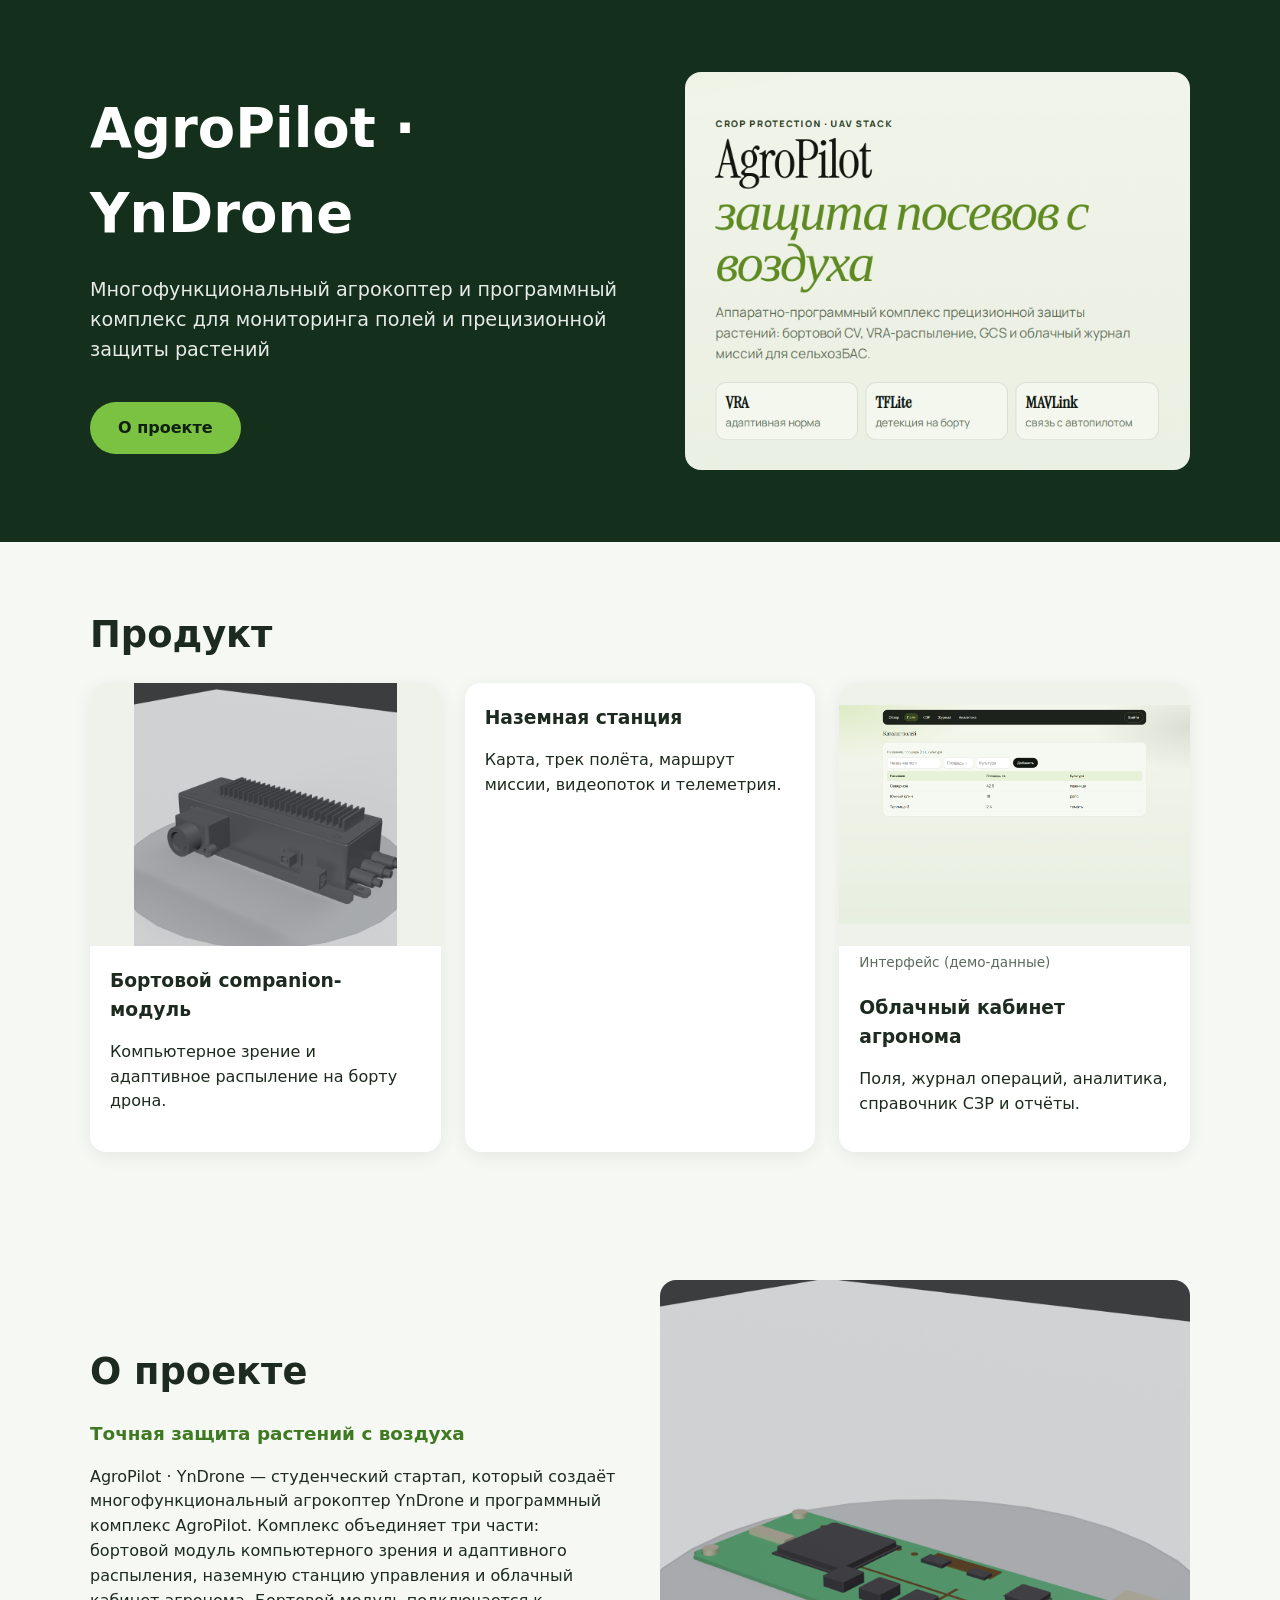
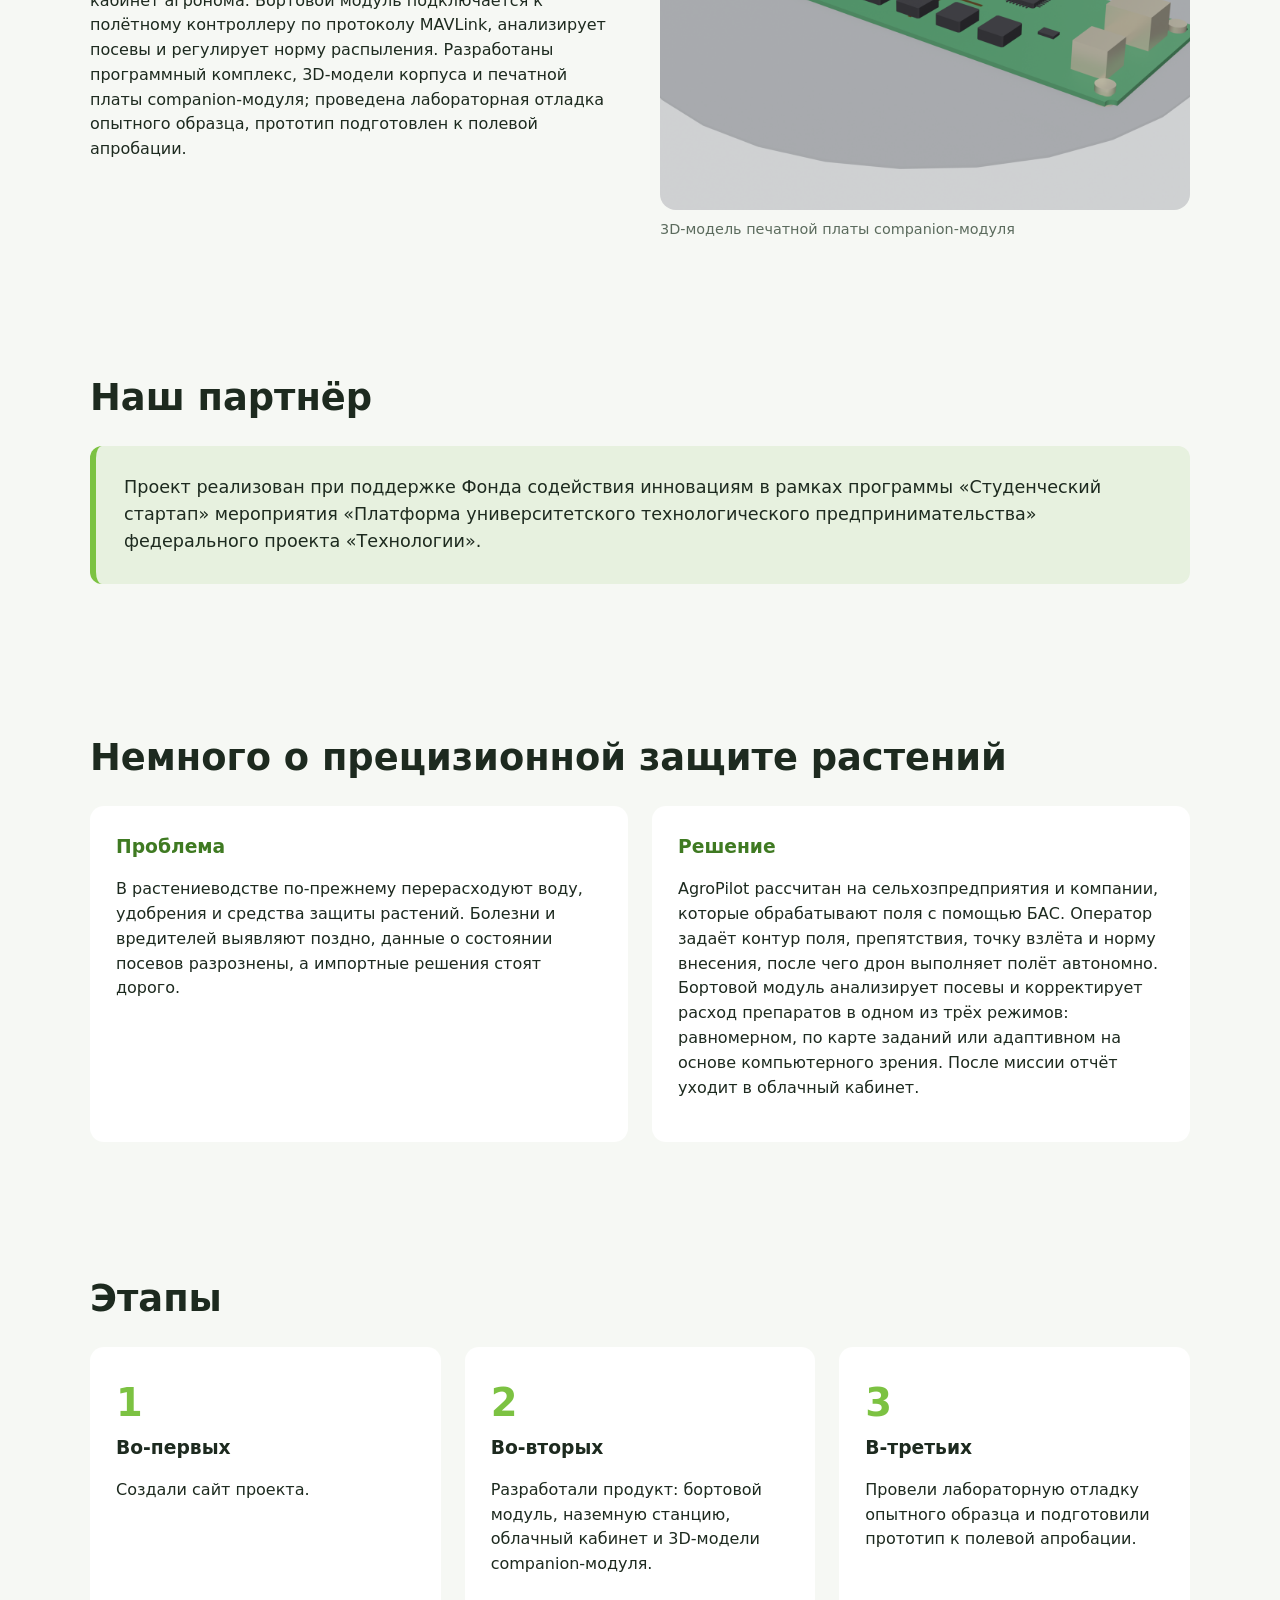
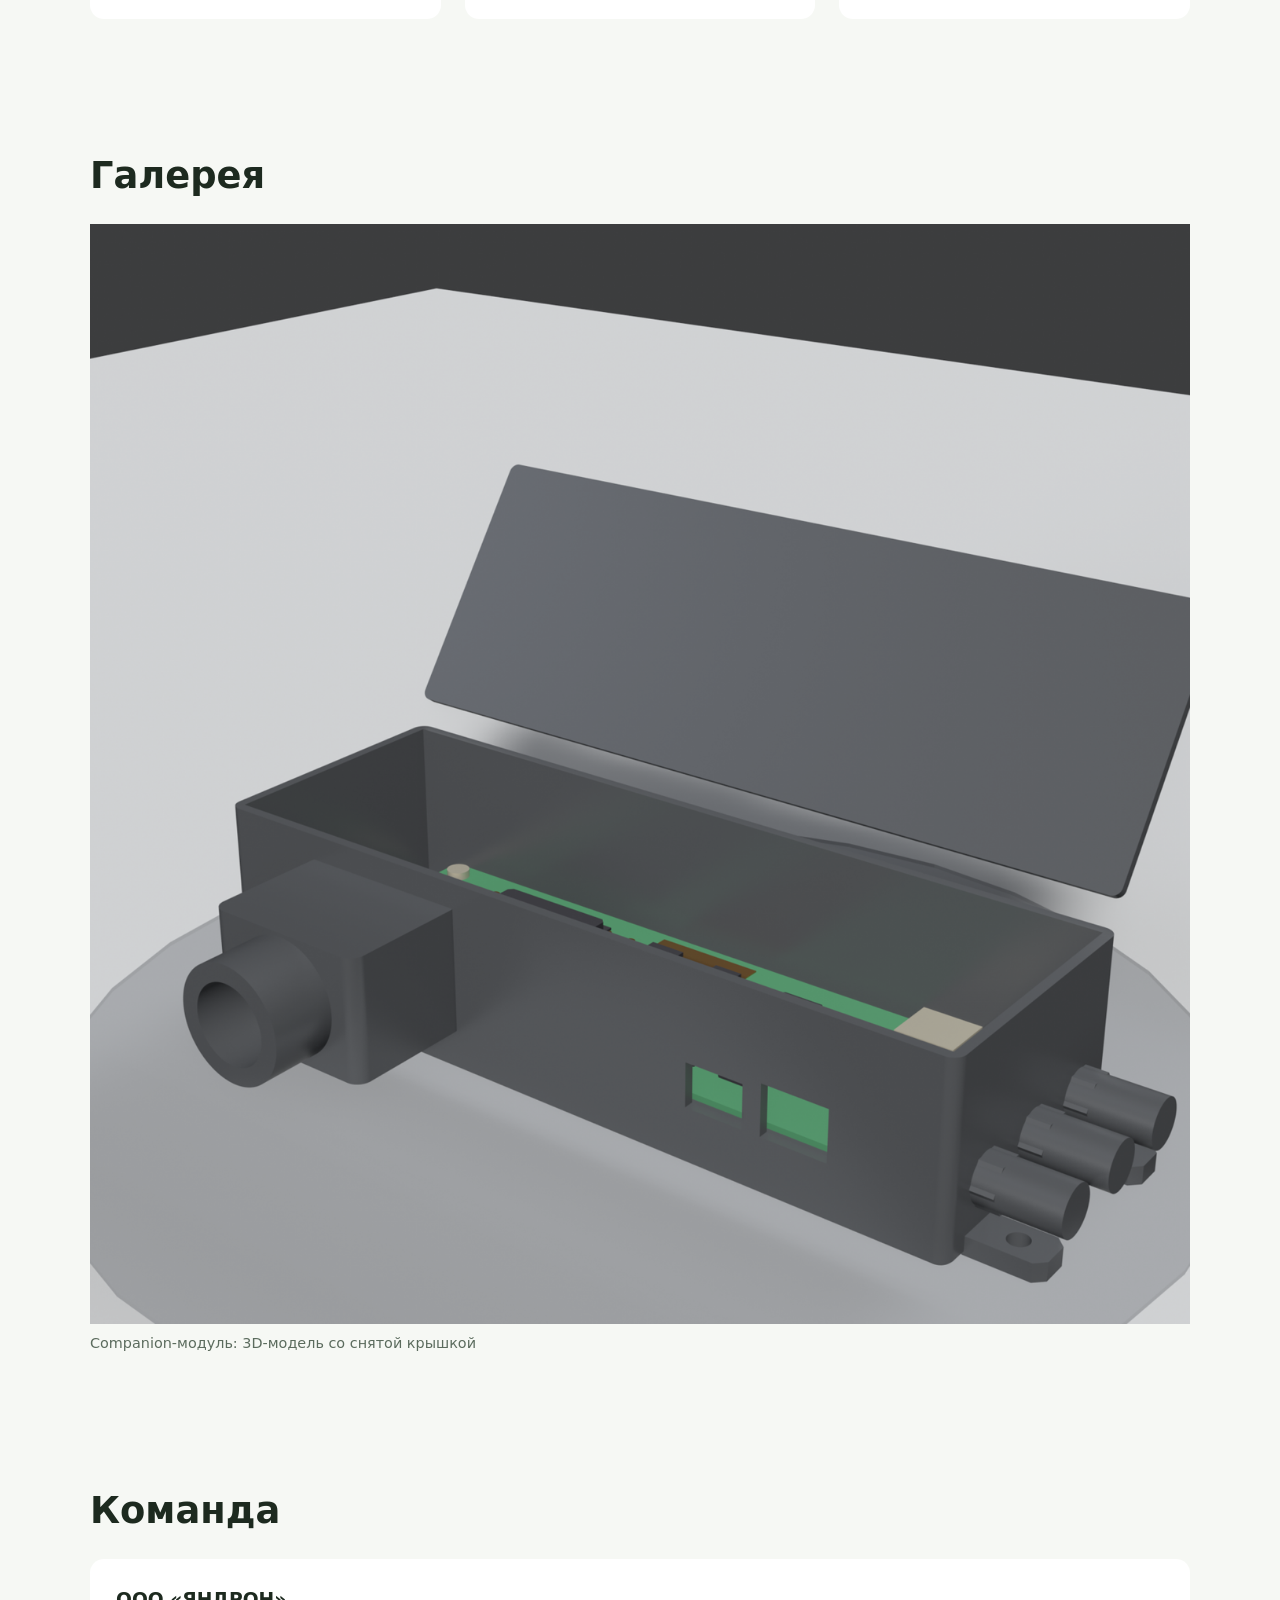
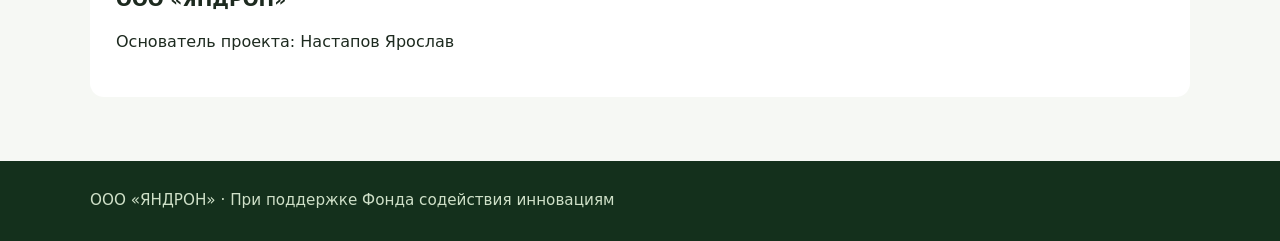
==== index.html @ 41f14787 "Site" ====
<!doctype html><html lang="ru"><head><meta charset="utf-8"><meta name="viewport" content="width=device-width,initial-scale=1"><title>AgroPilot · YnDrone</title><meta name="description" content="Многофункциональный агрокоптер и программный комплекс для мониторинга полей и прецизионной защиты растений"><link rel="stylesheet" href="style.css"></head><body>
<header class="hero"><div class="wrap"><div><h1>AgroPilot · YnDrone</h1><p>Многофункциональный агрокоптер и программный комплекс для мониторинга полей и прецизионной защиты растений</p><a class="btn" href="#about">О проекте</a></div><img src="img/01_hero_agropilot_zashchita_posevov.png" alt="AgroPilot · YnDrone"></div></header>
<section><div class="wrap"><h2>Продукт</h2><div class="cards"><article class="card"><img src="img/02_companion_modul_vra_3d_izometriya.png" alt="Бортовой companion-модуль" loading="lazy"><div class="b"><h3>Бортовой companion-модуль</h3><p>Компьютерное зрение и адаптивное распыление на борту дрона.</p></div></article><article class="card"><div class="b"><h3>Наземная станция</h3><p>Карта, трек полёта, маршрут миссии, видеопоток и телеметрия.</p></div></article><article class="card"><img src="img/05_oblachnyj_kabinet_katalog_polej.png" alt="Облачный кабинет агронома" loading="lazy"><div class="cap">Интерфейс (демо-данные)</div><div class="b"><h3>Облачный кабинет агронома</h3><p>Поля, журнал операций, аналитика, справочник СЗР и отчёты.</p></div></article></div></div></section>
<section id="about"><div class="wrap split"><div><h2>О проекте</h2><div class="sub">Точная защита растений с воздуха</div><p>AgroPilot · YnDrone — студенческий стартап, который создаёт многофункциональный агрокоптер YnDrone и программный комплекс AgroPilot. Комплекс объединяет три части: бортовой модуль компьютерного зрения и адаптивного распыления, наземную станцию управления и облачный кабинет агронома. Бортовой модуль подключается к полётному контроллеру по протоколу MAVLink, анализирует посевы и регулирует норму распыления. Разработаны программный комплекс, 3D-модели корпуса и печатной платы companion-модуля; проведена лабораторная отладка опытного образца, прототип подготовлен к полевой апробации.</p></div><figure><img src="img/04_pechatnaya_plata_vra_3d.png" alt="3D-модель печатной платы companion-модуля" loading="lazy"><figcaption>3D-модель печатной платы companion-модуля</figcaption></figure></div></section>
<section><div class="wrap"><h2>Наш партнёр</h2><p class="fund">Проект реализован при поддержке Фонда содействия инновациям в рамках программы «Студенческий стартап» мероприятия «Платформа университетского технологического предпринимательства» федерального проекта «Технологии».</p></div></section>
<section><div class="wrap"><h2>Немного о прецизионной защите растений</h2><div class="pb"><div><h3>Проблема</h3><p>В растениеводстве по-прежнему перерасходуют воду, удобрения и средства защиты растений. Болезни и вредителей выявляют поздно, данные о состоянии посевов разрознены, а импортные решения стоят дорого.</p></div><div><h3>Решение</h3><p>AgroPilot рассчитан на сельхозпредприятия и компании, которые обрабатывают поля с помощью БАС. Оператор задаёт контур поля, препятствия, точку взлёта и норму внесения, после чего дрон выполняет полёт автономно. Бортовой модуль анализирует посевы и корректирует расход препаратов в одном из трёх режимов: равномерном, по карте заданий или адаптивном на основе компьютерного зрения. После миссии отчёт уходит в облачный кабинет.</p></div></div></div></section>
<section><div class="wrap"><h2>Этапы</h2><div class="steps"><div class="step"><div class="n">1</div><h3>Во-первых</h3><p>Создали сайт проекта.</p></div><div class="step"><div class="n">2</div><h3>Во-вторых</h3><p>Разработали продукт: бортовой модуль, наземную станцию, облачный кабинет и 3D-модели companion-модуля.</p></div><div class="step"><div class="n">3</div><h3>В-третьих</h3><p>Провели лабораторную отладку опытного образца и подготовили прототип к полевой апробации.</p></div></div></div></section><section><div class="wrap"><h2>Галерея</h2><div class="cards" style="grid-template-columns:repeat(auto-fit,minmax(280px,1fr))"><figure><img src="img/03_companion_modul_vra_otkrytaya_kryshka.png" alt="Companion-модуль: 3D-модель со снятой крышкой" loading="lazy"><figcaption>Companion-модуль: 3D-модель со снятой крышкой</figcaption></figure></div></div></section>
<section><div class="wrap"><h2>Команда</h2><div class="team"><h3>ООО «ЯНДРОН»</h3><p>Основатель проекта: Настапов Ярослав</p></div></div></section>
<footer><div class="wrap">ООО «ЯНДРОН» · При поддержке Фонда содействия инновациям</div></footer></body></html>
---- style.css ----
*{box-sizing:border-box}body{margin:0;font-family:system-ui,-apple-system,"Segoe UI",Roboto,Arial,sans-serif;color:#1d2a1f;background:#f6f8f4;line-height:1.55}
img{max-width:100%;display:block}.wrap{max-width:1140px;margin:0 auto;padding:0 20px}section{padding:64px 0}
h1{font-size:clamp(2rem,5vw,3.4rem);margin:0 0 16px}h2{font-size:clamp(1.6rem,3.5vw,2.3rem);margin:0 0 20px}h3{margin:0 0 8px}
.hero{background:#14301c;color:#fff;padding:72px 0}.hero .wrap{display:grid;grid-template-columns:1.1fr 1fr;gap:40px;align-items:center}
.hero p{font-size:1.2rem;opacity:.9}.btn{display:inline-block;margin-top:18px;background:#7cc242;color:#10200f;padding:14px 28px;border-radius:30px;text-decoration:none;font-weight:600}
.hero img{border-radius:16px;background:#fff}.cards{display:grid;grid-template-columns:repeat(3,1fr);gap:24px}
.card{background:#fff;border-radius:16px;overflow:hidden;box-shadow:0 4px 18px rgba(0,0,0,.07);display:flex;flex-direction:column}
.card img{aspect-ratio:4/3;object-fit:contain;background:#eef2ea;width:100%}.card .b{padding:20px}.cap{font-size:.85rem;color:#5b6b5d;padding:6px 20px 0}
.split{display:grid;grid-template-columns:1fr 1fr;gap:40px;align-items:center}.split img{border-radius:16px;background:#fff}
.sub{color:#3f7a22;font-weight:600;font-size:1.15rem;margin-bottom:12px}.fund{background:#e7f1df;border-left:6px solid #7cc242;padding:28px;border-radius:12px;font-size:1.1rem}
.pb{display:grid;grid-template-columns:1fr 1fr;gap:24px}.pb div{background:#fff;padding:26px;border-radius:14px}.pb h3{color:#3f7a22}
.steps{display:grid;grid-template-columns:repeat(3,1fr);gap:24px;counter-reset:s}.step{background:#fff;padding:26px;border-radius:14px;position:relative}
.step .n{font-size:2.4rem;font-weight:800;color:#7cc242}figure{margin:0}figcaption{font-size:.9rem;color:#5b6b5d;margin-top:8px}
.team{background:#fff;border-radius:14px;padding:26px}footer{background:#14301c;color:#cfe0c8;padding:28px 0;font-size:.95rem}
@media(max-width:820px){.hero .wrap,.split,.pb{grid-template-columns:1fr}.cards,.steps{grid-template-columns:1fr}section{padding:44px 0}}
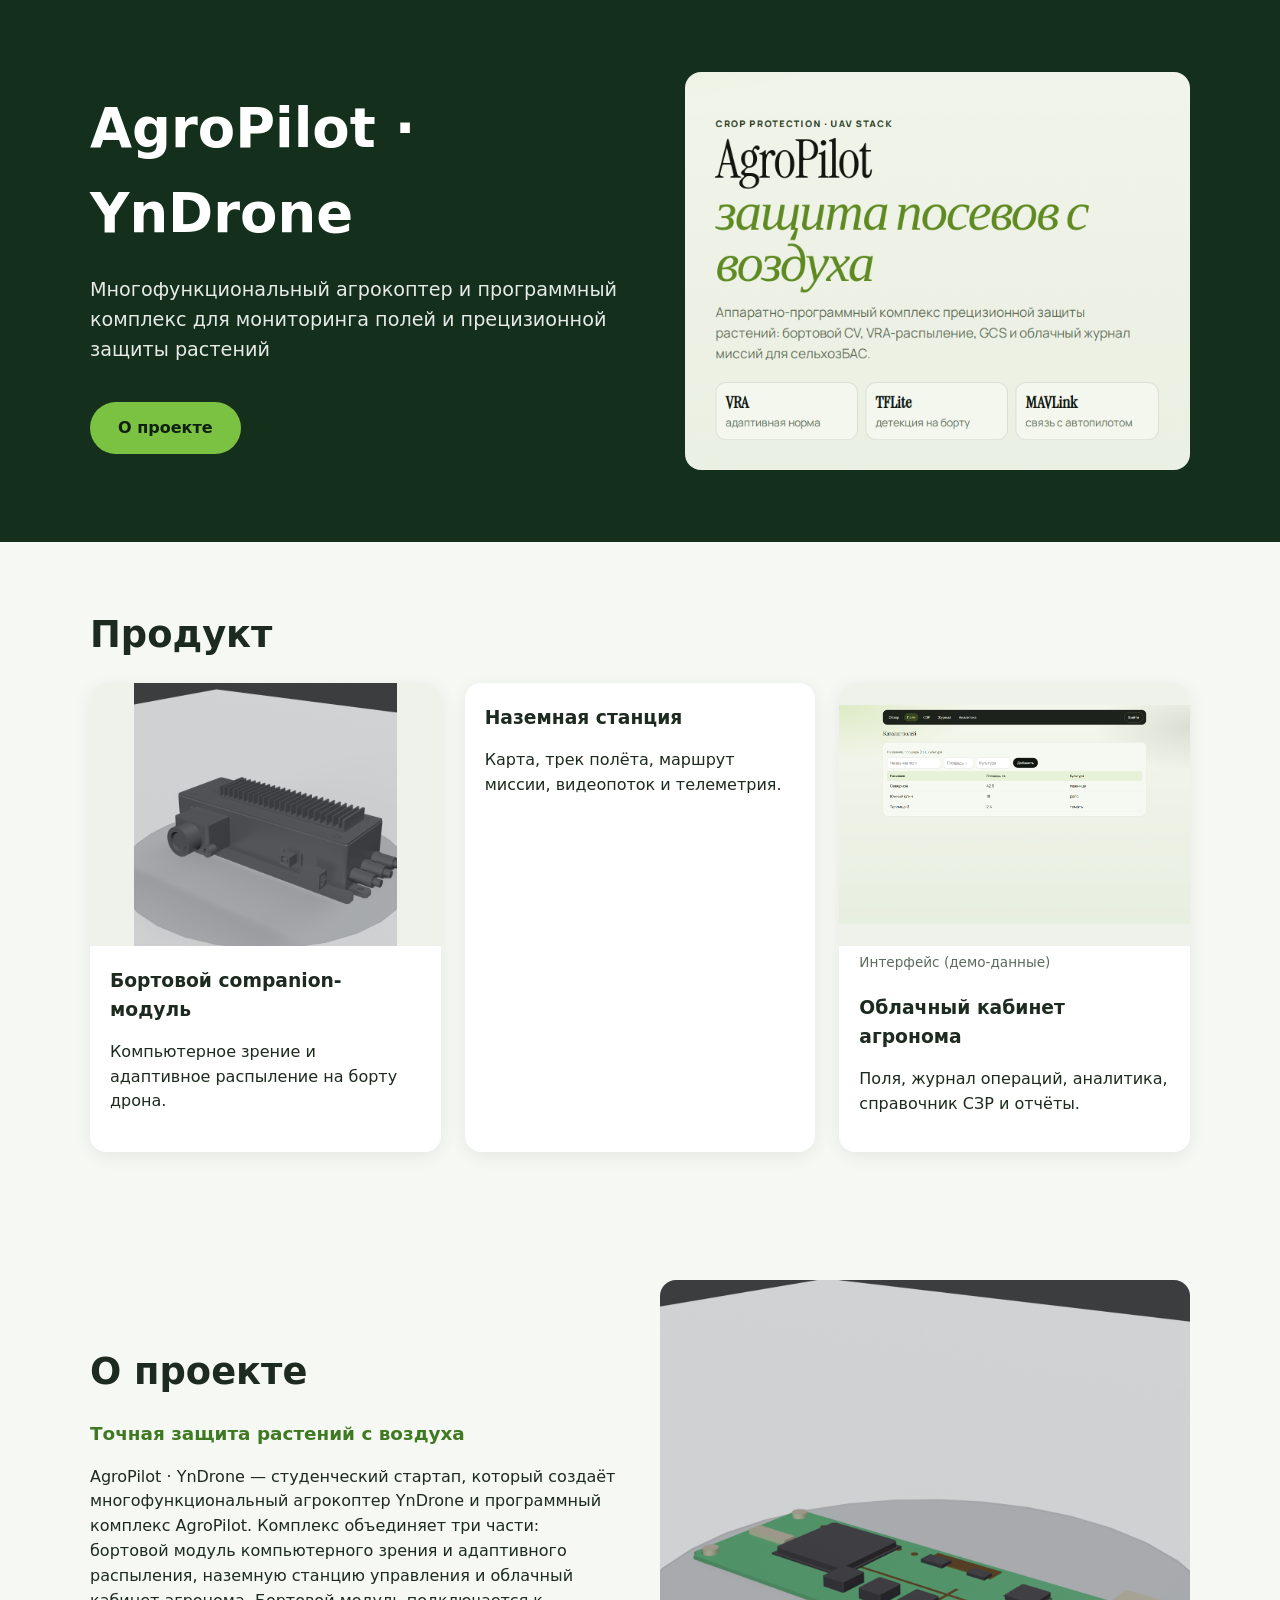
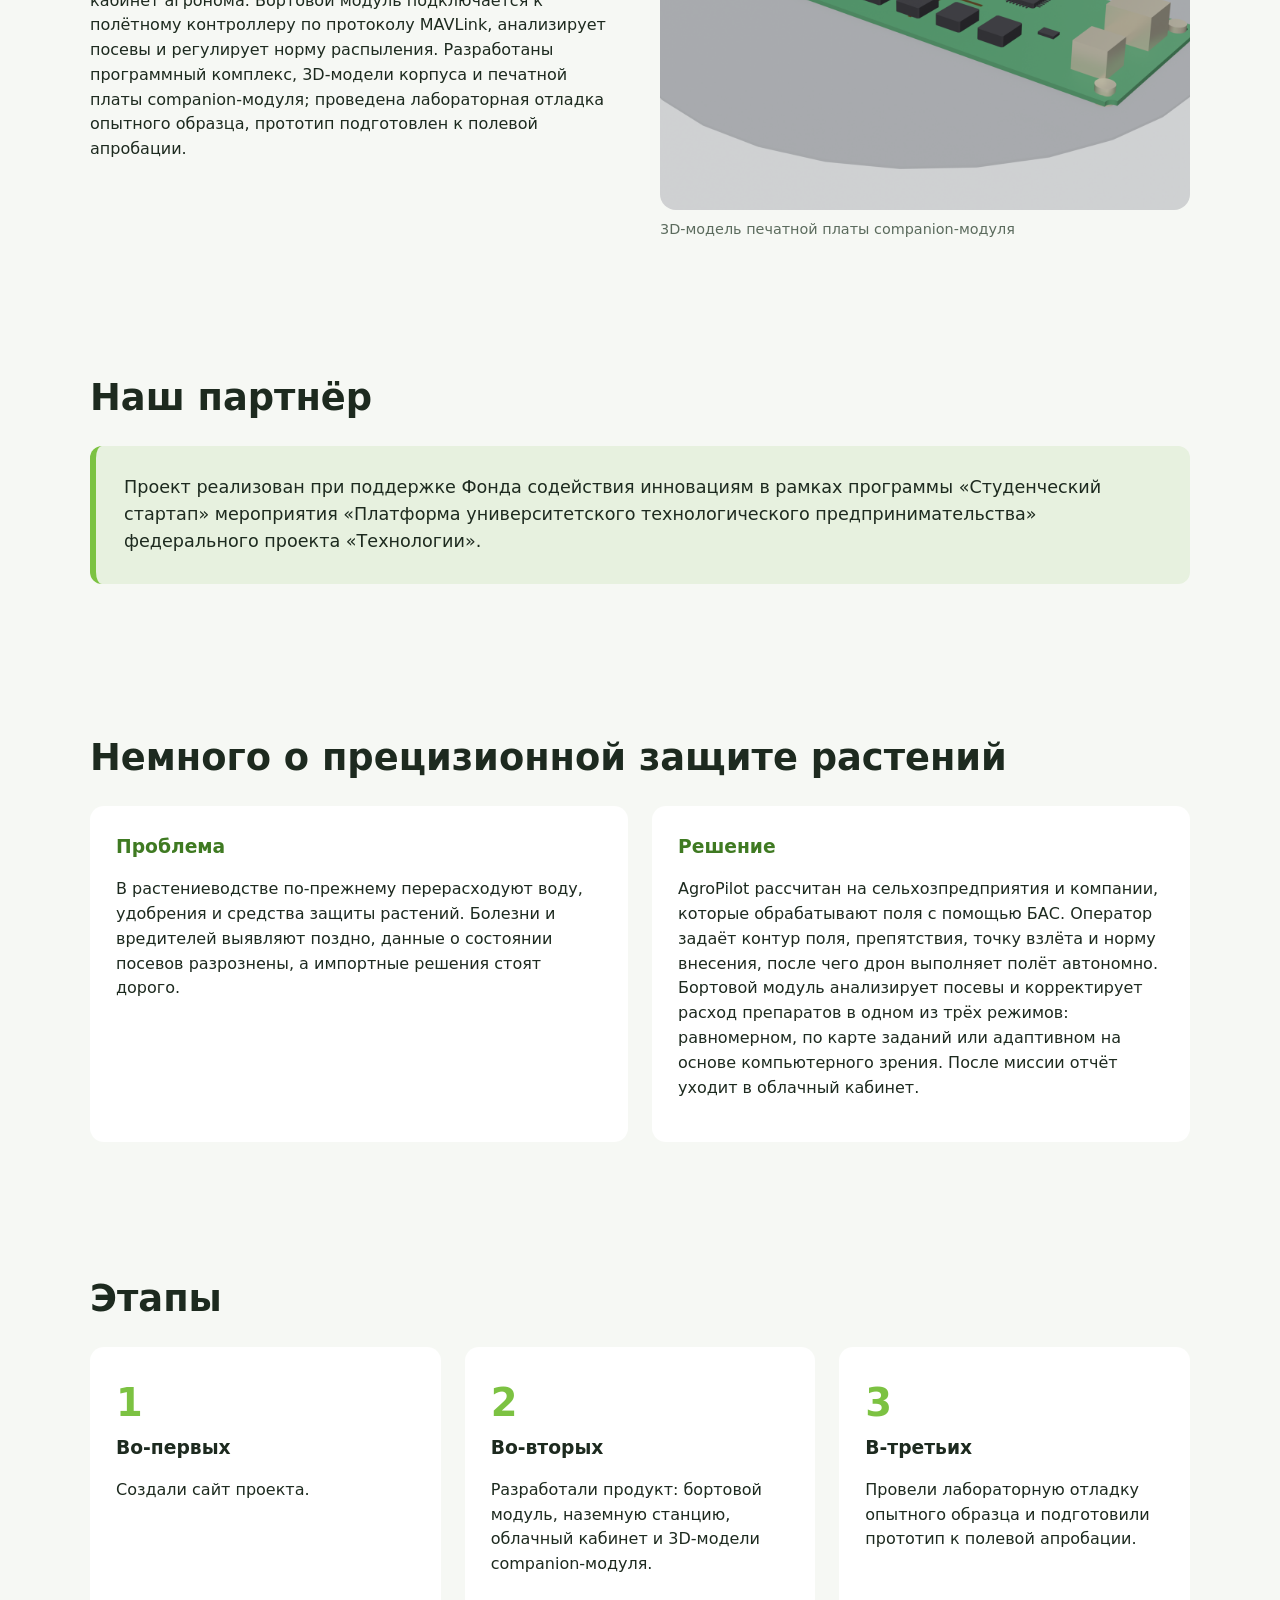
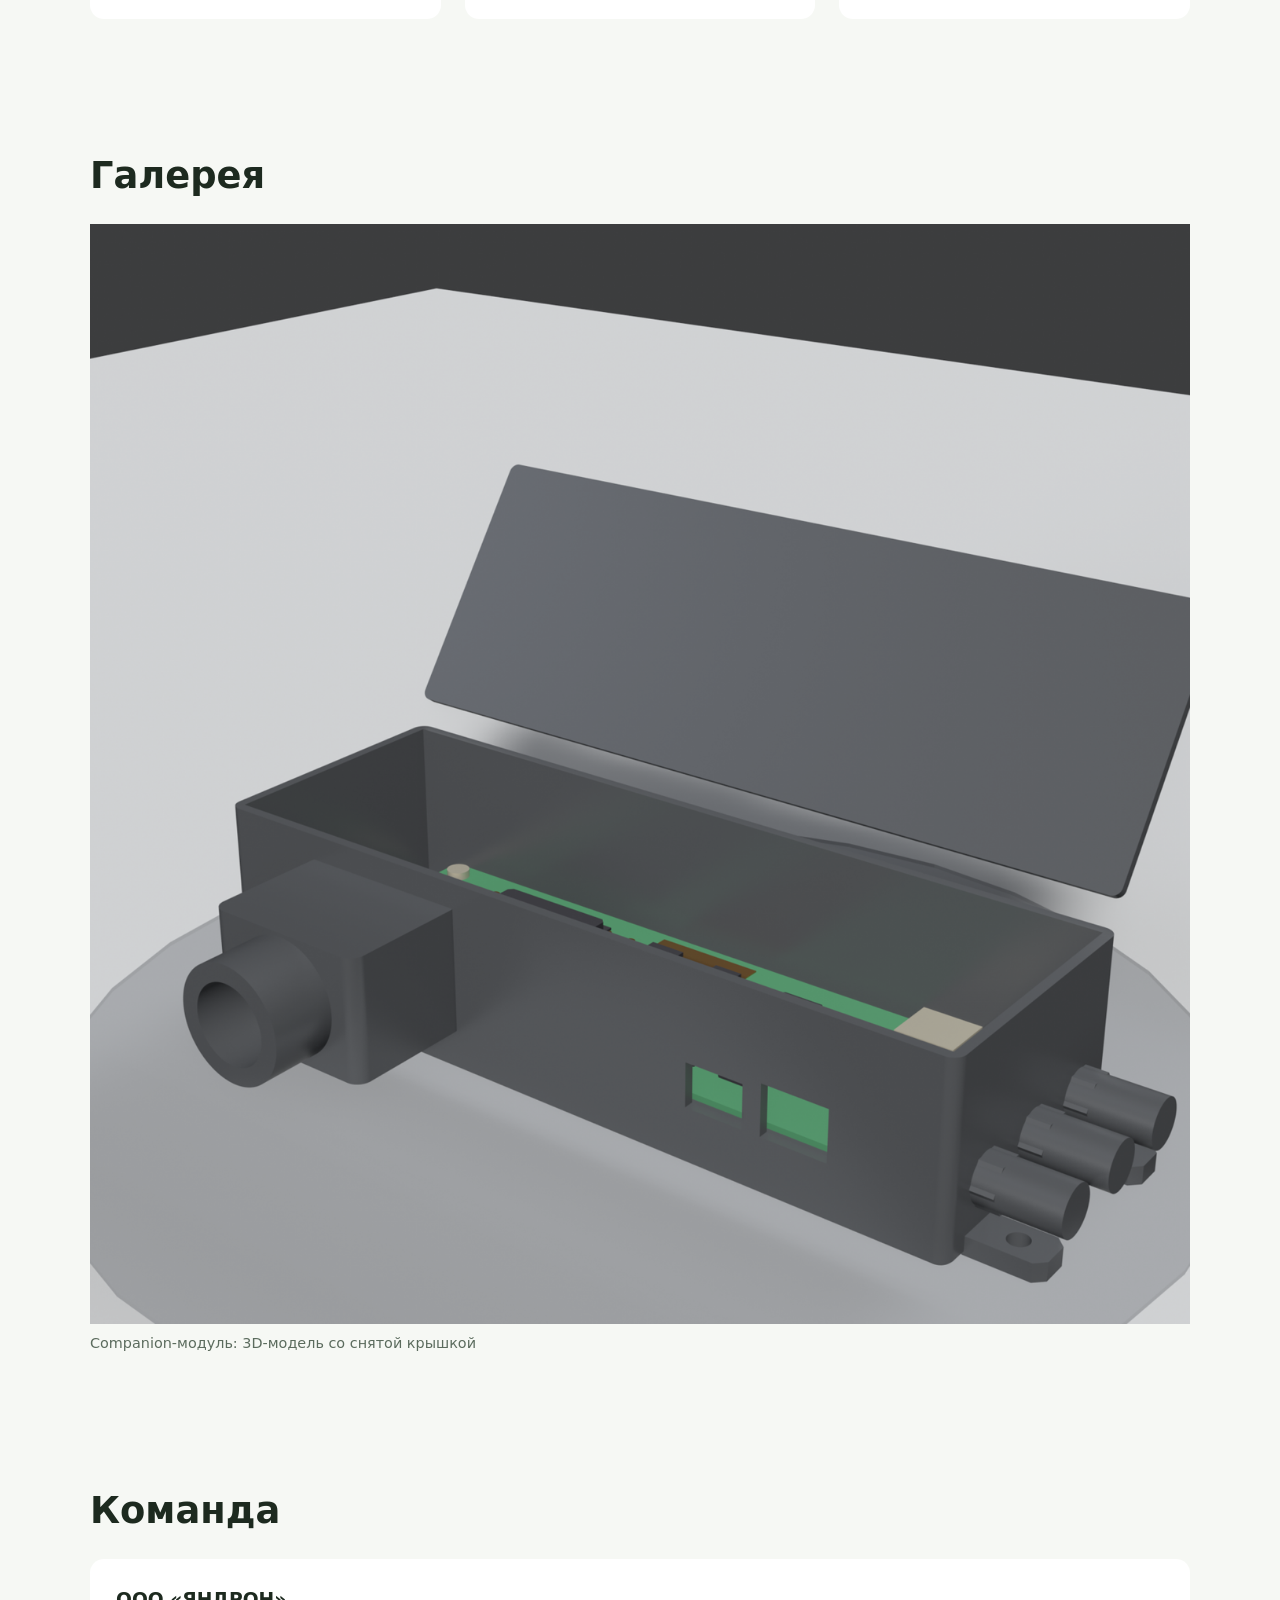
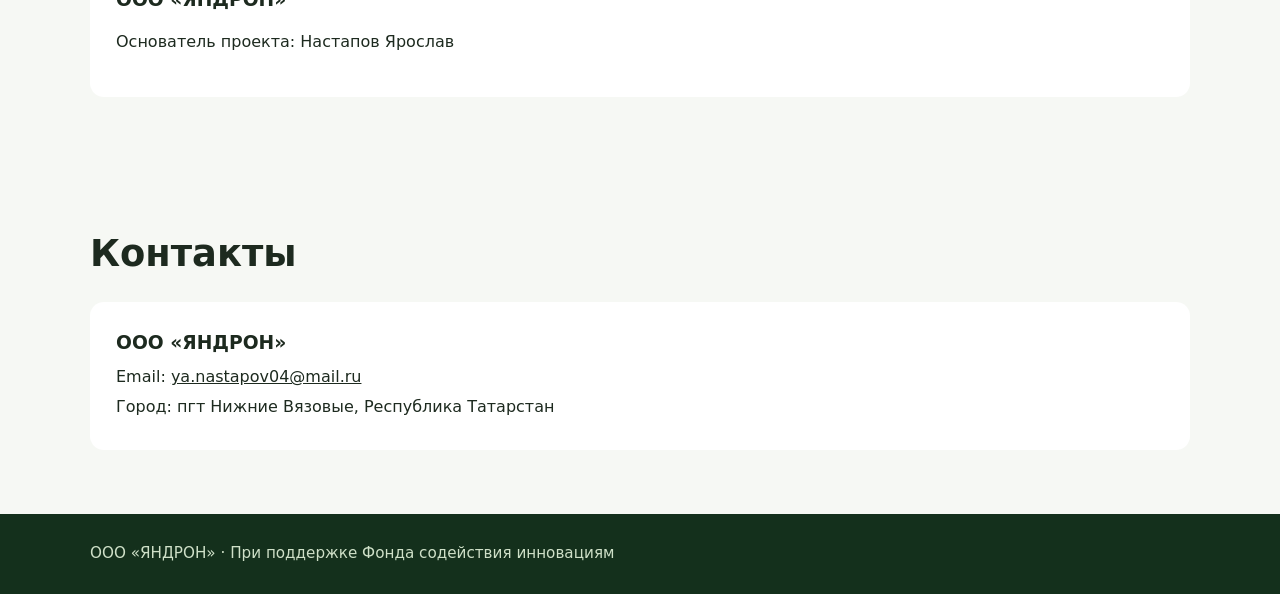
==== commit 1c6ec5a5: "Add contacts section" ====
--- a/index.html
+++ b/index.html
@@ -6,4 +6,5 @@
 <section><div class="wrap"><h2>Немного о прецизионной защите растений</h2><div class="pb"><div><h3>Проблема</h3><p>В растениеводстве по-прежнему перерасходуют воду, удобрения и средства защиты растений. Болезни и вредителей выявляют поздно, данные о состоянии посевов разрознены, а импортные решения стоят дорого.</p></div><div><h3>Решение</h3><p>AgroPilot рассчитан на сельхозпредприятия и компании, которые обрабатывают поля с помощью БАС. Оператор задаёт контур поля, препятствия, точку взлёта и норму внесения, после чего дрон выполняет полёт автономно. Бортовой модуль анализирует посевы и корректирует расход препаратов в одном из трёх режимов: равномерном, по карте заданий или адаптивном на основе компьютерного зрения. После миссии отчёт уходит в облачный кабинет.</p></div></div></div></section>
 <section><div class="wrap"><h2>Этапы</h2><div class="steps"><div class="step"><div class="n">1</div><h3>Во-первых</h3><p>Создали сайт проекта.</p></div><div class="step"><div class="n">2</div><h3>Во-вторых</h3><p>Разработали продукт: бортовой модуль, наземную станцию, облачный кабинет и 3D-модели companion-модуля.</p></div><div class="step"><div class="n">3</div><h3>В-третьих</h3><p>Провели лабораторную отладку опытного образца и подготовили прототип к полевой апробации.</p></div></div></div></section><section><div class="wrap"><h2>Галерея</h2><div class="cards" style="grid-template-columns:repeat(auto-fit,minmax(280px,1fr))"><figure><img src="img/03_companion_modul_vra_otkrytaya_kryshka.png" alt="Companion-модуль: 3D-модель со снятой крышкой" loading="lazy"><figcaption>Companion-модуль: 3D-модель со снятой крышкой</figcaption></figure></div></div></section>
 <section><div class="wrap"><h2>Команда</h2><div class="team"><h3>ООО «ЯНДРОН»</h3><p>Основатель проекта: Настапов Ярослав</p></div></div></section>
+<section id="contacts"><div class="wrap"><h2>Контакты</h2><div class="team contacts"><h3>ООО «ЯНДРОН»</h3><p>Email: <a href="mailto:ya.nastapov04@mail.ru">ya.nastapov04@mail.ru</a></p><p>Город: пгт Нижние Вязовые, Республика Татарстан</p></div></div></section>
 <footer><div class="wrap">ООО «ЯНДРОН» · При поддержке Фонда содействия инновациям</div></footer></body></html>
--- a/style.css
+++ b/style.css
@@ -12,4 +12,6 @@
 .steps{display:grid;grid-template-columns:repeat(3,1fr);gap:24px;counter-reset:s}.step{background:#fff;padding:26px;border-radius:14px;position:relative}
 .step .n{font-size:2.4rem;font-weight:800;color:#7cc242}figure{margin:0}figcaption{font-size:.9rem;color:#5b6b5d;margin-top:8px}
 .team{background:#fff;border-radius:14px;padding:26px}footer{background:#14301c;color:#cfe0c8;padding:28px 0;font-size:.95rem}
-@media(max-width:820px){.hero .wrap,.split,.pb{grid-template-columns:1fr}.cards,.steps{grid-template-columns:1fr}section{padding:44px 0}}+@media(max-width:820px){.hero .wrap,.split,.pb{grid-template-columns:1fr}.cards,.steps{grid-template-columns:1fr}section{padding:44px 0}}
+.contacts a{color:inherit;text-decoration:underline}
+.contacts p{margin:.3em 0}
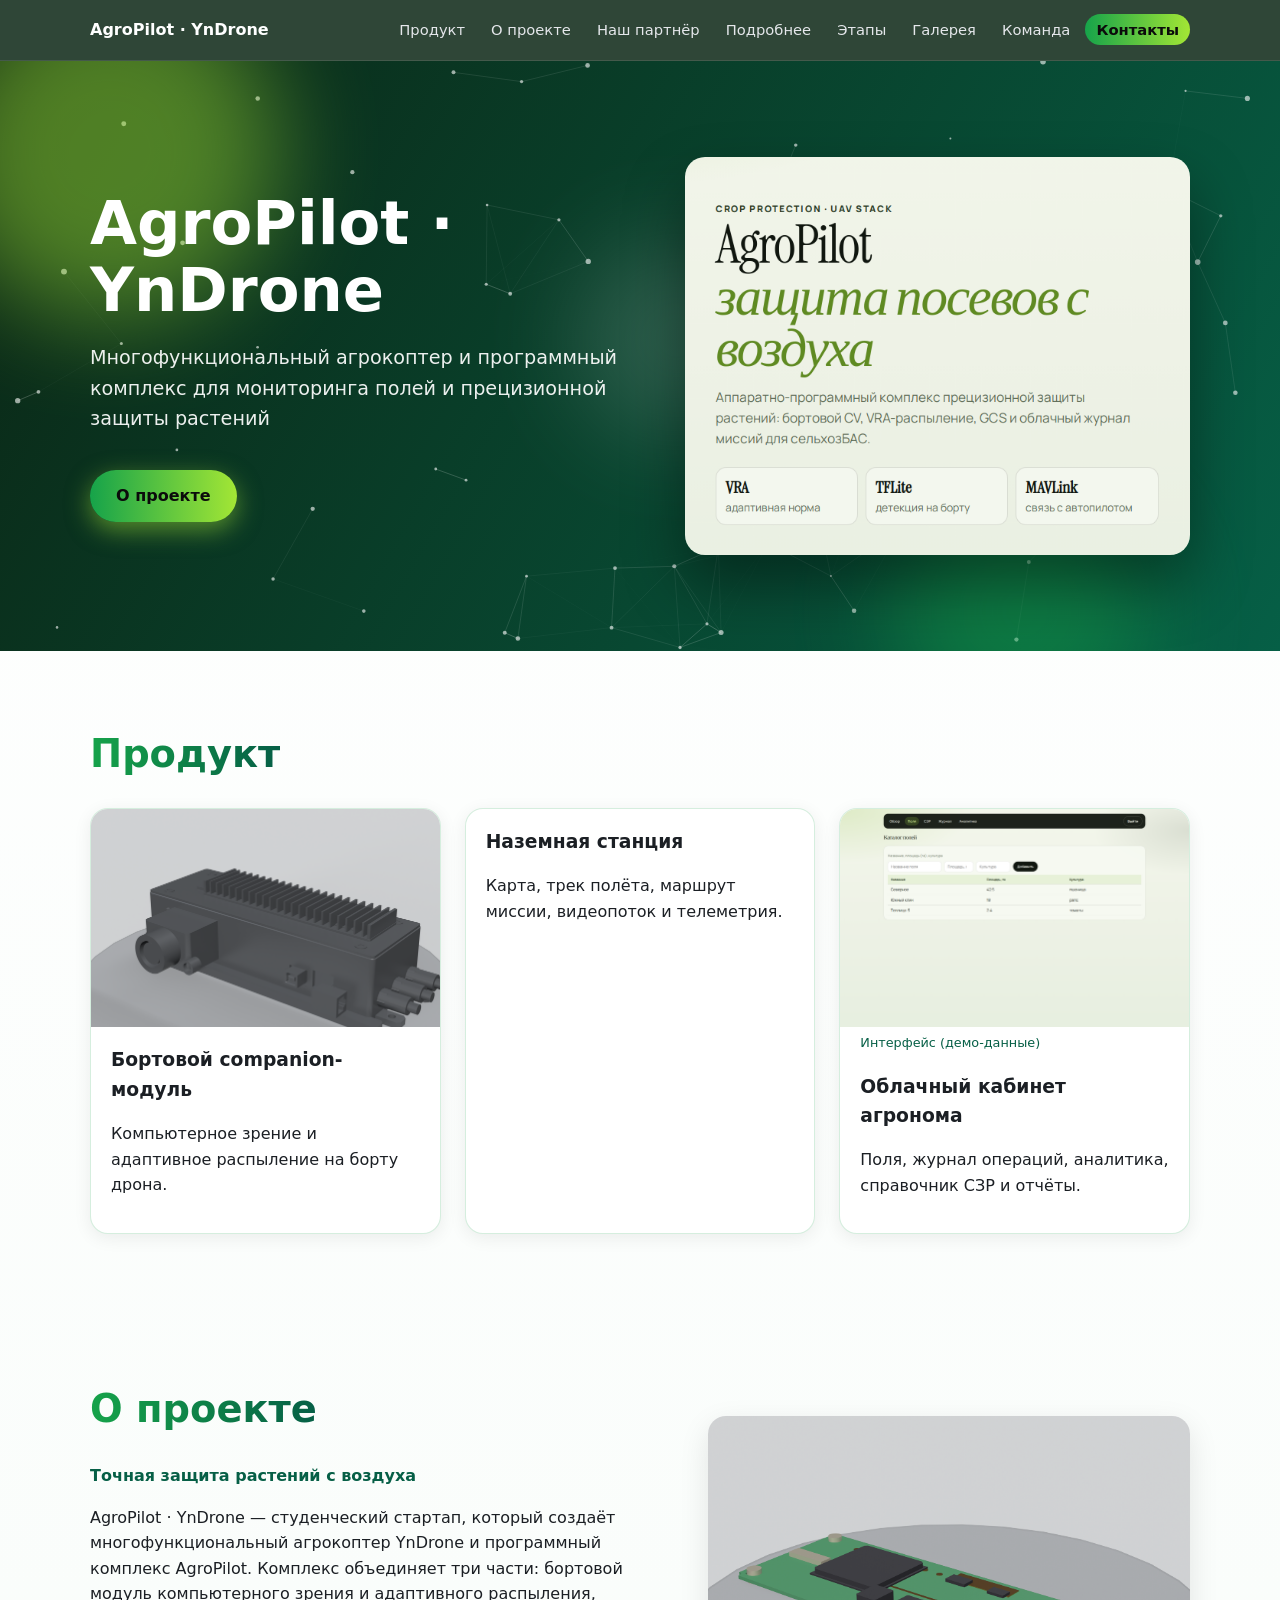
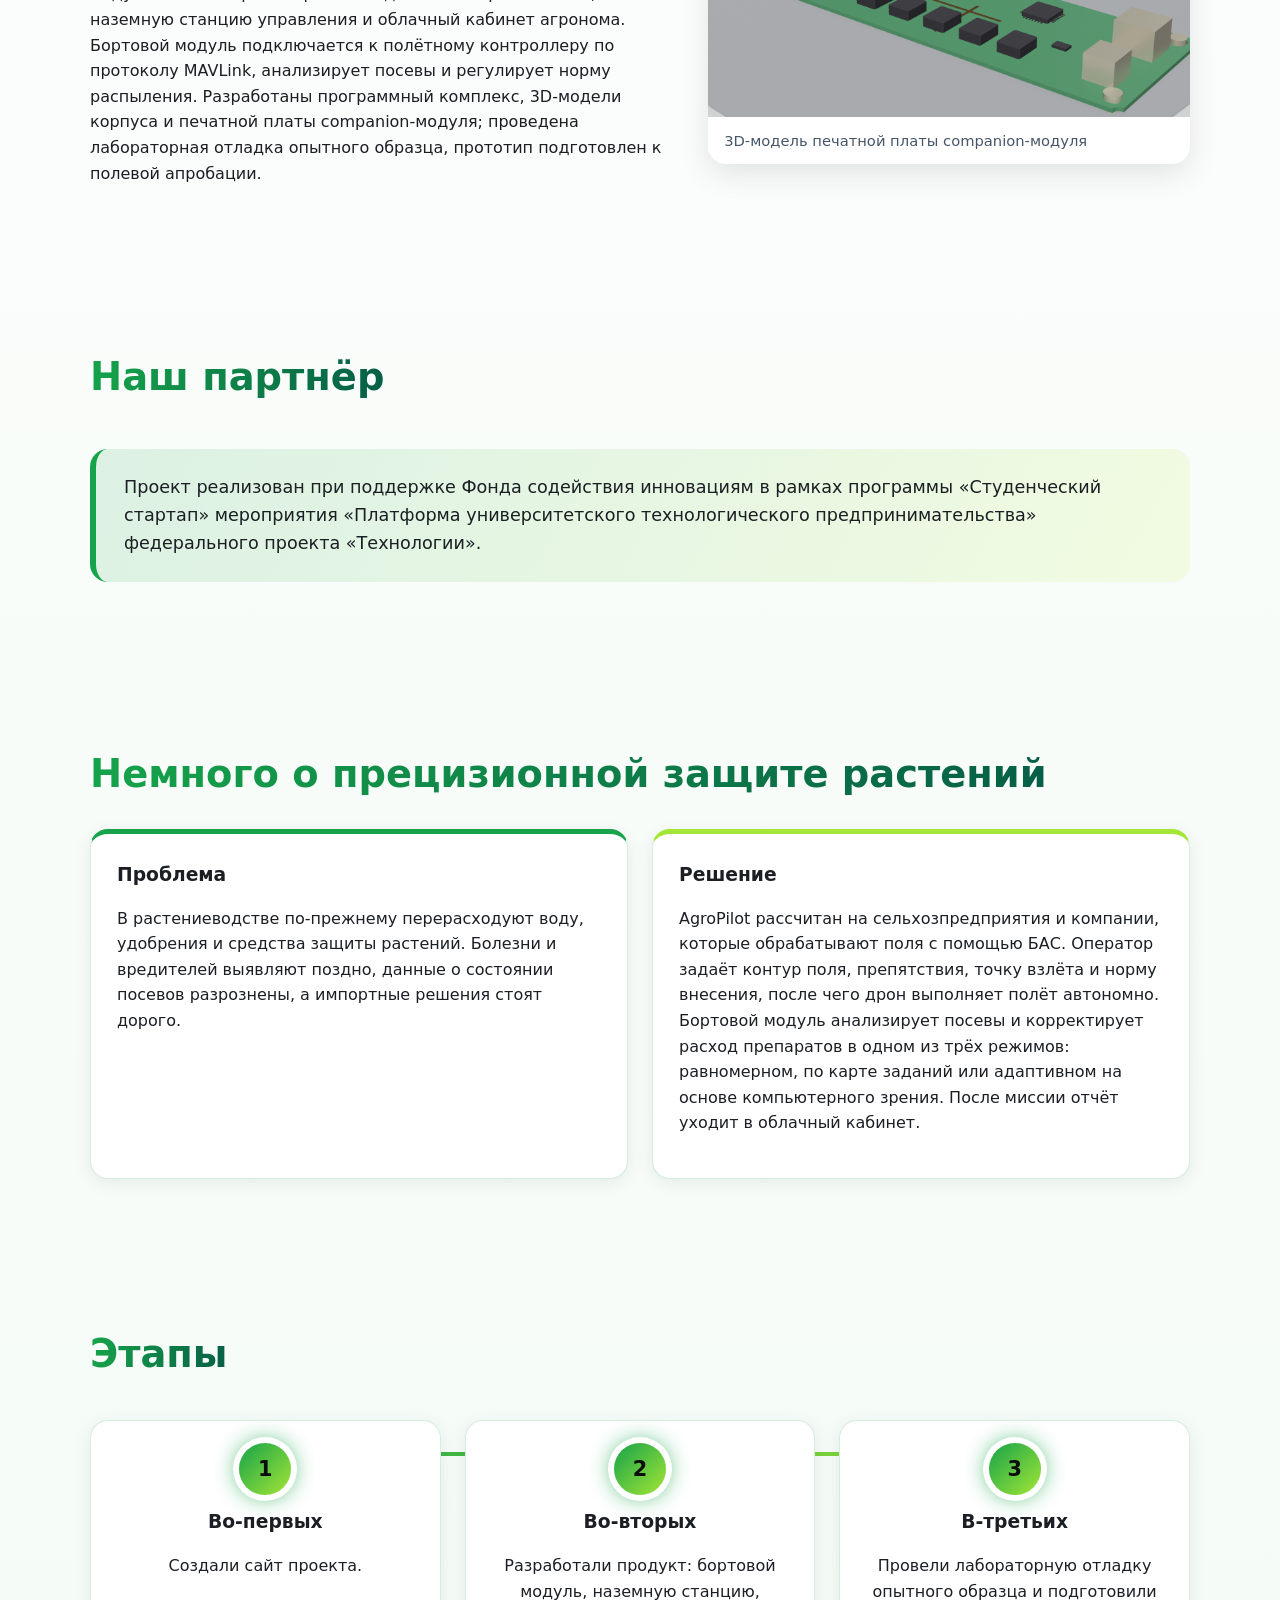
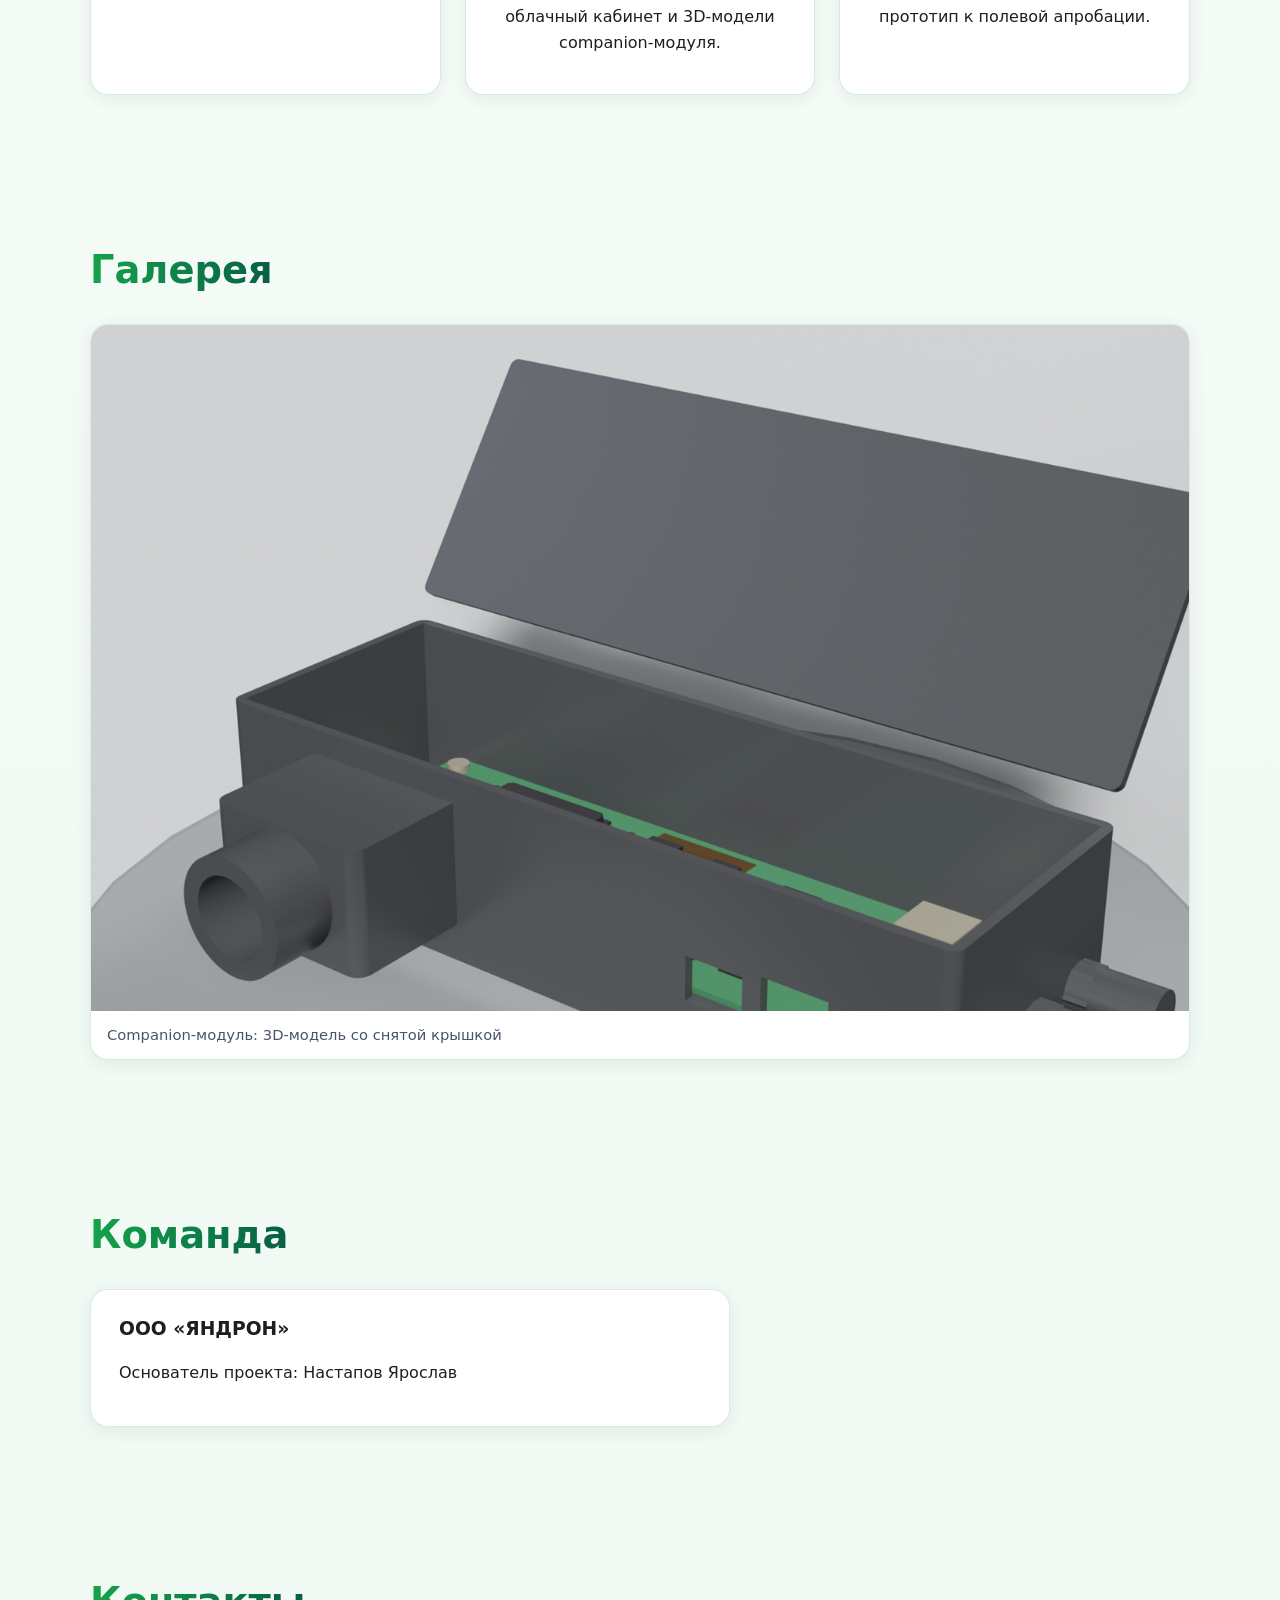
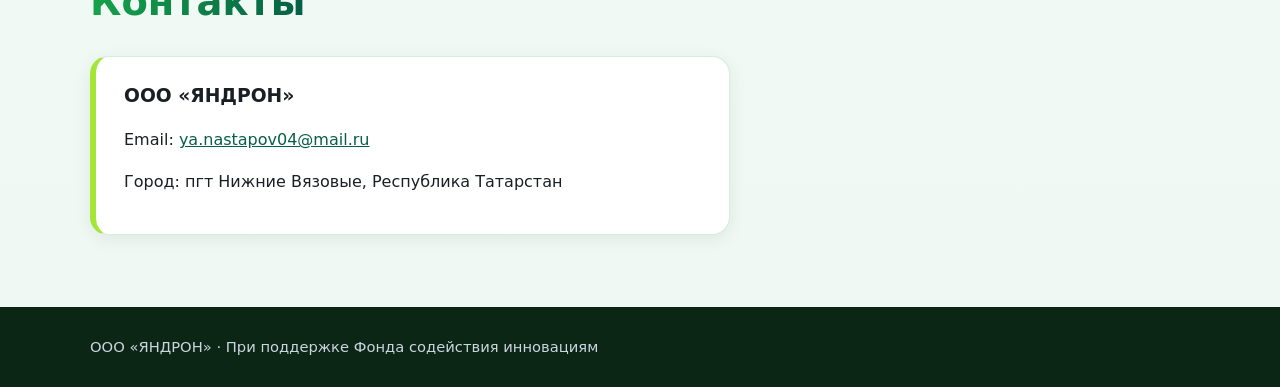
==== commit 8ccc06d6: "Colorful interactive redesign" ====
--- a/index.html
+++ b/index.html
@@ -1,10 +1,10 @@
-<!doctype html><html lang="ru"><head><meta charset="utf-8"><meta name="viewport" content="width=device-width,initial-scale=1"><title>AgroPilot · YnDrone</title><meta name="description" content="Многофункциональный агрокоптер и программный комплекс для мониторинга полей и прецизионной защиты растений"><link rel="stylesheet" href="style.css"></head><body>
-<header class="hero"><div class="wrap"><div><h1>AgroPilot · YnDrone</h1><p>Многофункциональный агрокоптер и программный комплекс для мониторинга полей и прецизионной защиты растений</p><a class="btn" href="#about">О проекте</a></div><img src="img/01_hero_agropilot_zashchita_posevov.png" alt="AgroPilot · YnDrone"></div></header>
-<section><div class="wrap"><h2>Продукт</h2><div class="cards"><article class="card"><img src="img/02_companion_modul_vra_3d_izometriya.png" alt="Бортовой companion-модуль" loading="lazy"><div class="b"><h3>Бортовой companion-модуль</h3><p>Компьютерное зрение и адаптивное распыление на борту дрона.</p></div></article><article class="card"><div class="b"><h3>Наземная станция</h3><p>Карта, трек полёта, маршрут миссии, видеопоток и телеметрия.</p></div></article><article class="card"><img src="img/05_oblachnyj_kabinet_katalog_polej.png" alt="Облачный кабинет агронома" loading="lazy"><div class="cap">Интерфейс (демо-данные)</div><div class="b"><h3>Облачный кабинет агронома</h3><p>Поля, журнал операций, аналитика, справочник СЗР и отчёты.</p></div></article></div></div></section>
-<section id="about"><div class="wrap split"><div><h2>О проекте</h2><div class="sub">Точная защита растений с воздуха</div><p>AgroPilot · YnDrone — студенческий стартап, который создаёт многофункциональный агрокоптер YnDrone и программный комплекс AgroPilot. Комплекс объединяет три части: бортовой модуль компьютерного зрения и адаптивного распыления, наземную станцию управления и облачный кабинет агронома. Бортовой модуль подключается к полётному контроллеру по протоколу MAVLink, анализирует посевы и регулирует норму распыления. Разработаны программный комплекс, 3D-модели корпуса и печатной платы companion-модуля; проведена лабораторная отладка опытного образца, прототип подготовлен к полевой апробации.</p></div><figure><img src="img/04_pechatnaya_plata_vra_3d.png" alt="3D-модель печатной платы companion-модуля" loading="lazy"><figcaption>3D-модель печатной платы companion-модуля</figcaption></figure></div></section>
-<section><div class="wrap"><h2>Наш партнёр</h2><p class="fund">Проект реализован при поддержке Фонда содействия инновациям в рамках программы «Студенческий стартап» мероприятия «Платформа университетского технологического предпринимательства» федерального проекта «Технологии».</p></div></section>
-<section><div class="wrap"><h2>Немного о прецизионной защите растений</h2><div class="pb"><div><h3>Проблема</h3><p>В растениеводстве по-прежнему перерасходуют воду, удобрения и средства защиты растений. Болезни и вредителей выявляют поздно, данные о состоянии посевов разрознены, а импортные решения стоят дорого.</p></div><div><h3>Решение</h3><p>AgroPilot рассчитан на сельхозпредприятия и компании, которые обрабатывают поля с помощью БАС. Оператор задаёт контур поля, препятствия, точку взлёта и норму внесения, после чего дрон выполняет полёт автономно. Бортовой модуль анализирует посевы и корректирует расход препаратов в одном из трёх режимов: равномерном, по карте заданий или адаптивном на основе компьютерного зрения. После миссии отчёт уходит в облачный кабинет.</p></div></div></div></section>
-<section><div class="wrap"><h2>Этапы</h2><div class="steps"><div class="step"><div class="n">1</div><h3>Во-первых</h3><p>Создали сайт проекта.</p></div><div class="step"><div class="n">2</div><h3>Во-вторых</h3><p>Разработали продукт: бортовой модуль, наземную станцию, облачный кабинет и 3D-модели companion-модуля.</p></div><div class="step"><div class="n">3</div><h3>В-третьих</h3><p>Провели лабораторную отладку опытного образца и подготовили прототип к полевой апробации.</p></div></div></div></section><section><div class="wrap"><h2>Галерея</h2><div class="cards" style="grid-template-columns:repeat(auto-fit,minmax(280px,1fr))"><figure><img src="img/03_companion_modul_vra_otkrytaya_kryshka.png" alt="Companion-модуль: 3D-модель со снятой крышкой" loading="lazy"><figcaption>Companion-модуль: 3D-модель со снятой крышкой</figcaption></figure></div></div></section>
-<section><div class="wrap"><h2>Команда</h2><div class="team"><h3>ООО «ЯНДРОН»</h3><p>Основатель проекта: Настапов Ярослав</p></div></div></section>
-<section id="contacts"><div class="wrap"><h2>Контакты</h2><div class="team contacts"><h3>ООО «ЯНДРОН»</h3><p>Email: <a href="mailto:ya.nastapov04@mail.ru">ya.nastapov04@mail.ru</a></p><p>Город: пгт Нижние Вязовые, Республика Татарстан</p></div></div></section>
-<footer><div class="wrap">ООО «ЯНДРОН» · При поддержке Фонда содействия инновациям</div></footer></body></html>+<!doctype html><html lang="ru"><head><meta charset="utf-8"><meta name="viewport" content="width=device-width,initial-scale=1"><title>AgroPilot · YnDrone</title><meta name="description" content="Многофункциональный агрокоптер и программный комплекс для мониторинга полей и прецизионной защиты растений"><link rel="stylesheet" href="style.css"></head><body><nav id="topnav"><div class="wrap"><a class="logo" href="#top">AgroPilot · YnDrone</a><button class="burger" aria-label="Меню" aria-expanded="false"><span></span><span></span><span></span></button><ul><li><a href="#product">Продукт</a></li><li><a href="#about">О проекте</a></li><li><a href="#partner">Наш партнёр</a></li><li><a href="#info">Подробнее</a></li><li><a href="#steps">Этапы</a></li><li><a href="#gallery">Галерея</a></li><li><a href="#team">Команда</a></li><li><a href="#contacts">Контакты</a></li></ul></div></nav>
+<header class="hero" id="top"><canvas id="fx" aria-hidden="true"></canvas><div class="blob b1"></div><div class="blob b2"></div><div class="blob b3"></div><div class="wrap"><div><h1>AgroPilot · YnDrone</h1><p>Многофункциональный агрокоптер и программный комплекс для мониторинга полей и прецизионной защиты растений</p><a class="btn" href="#about">О проекте</a></div><img src="img/01_hero_agropilot_zashchita_posevov.png" alt="AgroPilot · YnDrone"></div></header>
+<section id="product" class="reveal"><div class="wrap"><h2>Продукт</h2><div class="cards"><article class="card"><img src="img/02_companion_modul_vra_3d_izometriya.png" alt="Бортовой companion-модуль" loading="lazy"><div class="b"><h3>Бортовой companion-модуль</h3><p>Компьютерное зрение и адаптивное распыление на борту дрона.</p></div></article><article class="card"><div class="b"><h3>Наземная станция</h3><p>Карта, трек полёта, маршрут миссии, видеопоток и телеметрия.</p></div></article><article class="card"><img src="img/05_oblachnyj_kabinet_katalog_polej.png" alt="Облачный кабинет агронома" loading="lazy"><div class="cap">Интерфейс (демо-данные)</div><div class="b"><h3>Облачный кабинет агронома</h3><p>Поля, журнал операций, аналитика, справочник СЗР и отчёты.</p></div></article></div></div></section>
+<section id="about" class="reveal"><div class="wrap split"><div><h2>О проекте</h2><div class="sub">Точная защита растений с воздуха</div><p>AgroPilot · YnDrone — студенческий стартап, который создаёт многофункциональный агрокоптер YnDrone и программный комплекс AgroPilot. Комплекс объединяет три части: бортовой модуль компьютерного зрения и адаптивного распыления, наземную станцию управления и облачный кабинет агронома. Бортовой модуль подключается к полётному контроллеру по протоколу MAVLink, анализирует посевы и регулирует норму распыления. Разработаны программный комплекс, 3D-модели корпуса и печатной платы companion-модуля; проведена лабораторная отладка опытного образца, прототип подготовлен к полевой апробации.</p></div><figure><img src="img/04_pechatnaya_plata_vra_3d.png" alt="3D-модель печатной платы companion-модуля" loading="lazy"><figcaption>3D-модель печатной платы companion-модуля</figcaption></figure></div></section>
+<section id="partner" class="reveal"><div class="wrap"><h2>Наш партнёр</h2><p class="fund">Проект реализован при поддержке Фонда содействия инновациям в рамках программы «Студенческий стартап» мероприятия «Платформа университетского технологического предпринимательства» федерального проекта «Технологии».</p></div></section>
+<section id="info" class="reveal"><div class="wrap"><h2>Немного о прецизионной защите растений</h2><div class="pb"><div><h3>Проблема</h3><p>В растениеводстве по-прежнему перерасходуют воду, удобрения и средства защиты растений. Болезни и вредителей выявляют поздно, данные о состоянии посевов разрознены, а импортные решения стоят дорого.</p></div><div><h3>Решение</h3><p>AgroPilot рассчитан на сельхозпредприятия и компании, которые обрабатывают поля с помощью БАС. Оператор задаёт контур поля, препятствия, точку взлёта и норму внесения, после чего дрон выполняет полёт автономно. Бортовой модуль анализирует посевы и корректирует расход препаратов в одном из трёх режимов: равномерном, по карте заданий или адаптивном на основе компьютерного зрения. После миссии отчёт уходит в облачный кабинет.</p></div></div></div></section>
+<section id="steps" class="reveal"><div class="wrap"><h2>Этапы</h2><div class="steps"><div class="step"><div class="n">1</div><h3>Во-первых</h3><p>Создали сайт проекта.</p></div><div class="step"><div class="n">2</div><h3>Во-вторых</h3><p>Разработали продукт: бортовой модуль, наземную станцию, облачный кабинет и 3D-модели companion-модуля.</p></div><div class="step"><div class="n">3</div><h3>В-третьих</h3><p>Провели лабораторную отладку опытного образца и подготовили прототип к полевой апробации.</p></div></div></div></section><section id="gallery" class="reveal"><div class="wrap"><h2>Галерея</h2><div class="cards" style="grid-template-columns:repeat(auto-fit,minmax(280px,1fr))"><figure><img src="img/03_companion_modul_vra_otkrytaya_kryshka.png" alt="Companion-модуль: 3D-модель со снятой крышкой" loading="lazy"><figcaption>Companion-модуль: 3D-модель со снятой крышкой</figcaption></figure></div></div></section>
+<section id="team" class="reveal"><div class="wrap"><h2>Команда</h2><div class="team"><h3>ООО «ЯНДРОН»</h3><p>Основатель проекта: Настапов Ярослав</p></div></div></section>
+<section id="contacts" class="reveal"><div class="wrap"><h2>Контакты</h2><div class="team contacts"><h3>ООО «ЯНДРОН»</h3><p>Email: <a href="mailto:ya.nastapov04@mail.ru">ya.nastapov04@mail.ru</a></p><p>Город: пгт Нижние Вязовые, Республика Татарстан</p></div></div></section>
+<footer><div class="wrap">ООО «ЯНДРОН» · При поддержке Фонда содействия инновациям</div></footer><div id="lb" hidden><button aria-label="Закрыть">×</button><img alt=""><p></p></div><script src="app.js" defer></script></body></html>
--- a/style.css
+++ b/style.css
@@ -1,17 +1,41 @@
-*{box-sizing:border-box}body{margin:0;font-family:system-ui,-apple-system,"Segoe UI",Roboto,Arial,sans-serif;color:#1d2a1f;background:#f6f8f4;line-height:1.55}
-img{max-width:100%;display:block}.wrap{max-width:1140px;margin:0 auto;padding:0 20px}section{padding:64px 0}
-h1{font-size:clamp(2rem,5vw,3.4rem);margin:0 0 16px}h2{font-size:clamp(1.6rem,3.5vw,2.3rem);margin:0 0 20px}h3{margin:0 0 8px}
-.hero{background:#14301c;color:#fff;padding:72px 0}.hero .wrap{display:grid;grid-template-columns:1.1fr 1fr;gap:40px;align-items:center}
-.hero p{font-size:1.2rem;opacity:.9}.btn{display:inline-block;margin-top:18px;background:#7cc242;color:#10200f;padding:14px 28px;border-radius:30px;text-decoration:none;font-weight:600}
-.hero img{border-radius:16px;background:#fff}.cards{display:grid;grid-template-columns:repeat(3,1fr);gap:24px}
-.card{background:#fff;border-radius:16px;overflow:hidden;box-shadow:0 4px 18px rgba(0,0,0,.07);display:flex;flex-direction:column}
-.card img{aspect-ratio:4/3;object-fit:contain;background:#eef2ea;width:100%}.card .b{padding:20px}.cap{font-size:.85rem;color:#5b6b5d;padding:6px 20px 0}
-.split{display:grid;grid-template-columns:1fr 1fr;gap:40px;align-items:center}.split img{border-radius:16px;background:#fff}
-.sub{color:#3f7a22;font-weight:600;font-size:1.15rem;margin-bottom:12px}.fund{background:#e7f1df;border-left:6px solid #7cc242;padding:28px;border-radius:12px;font-size:1.1rem}
-.pb{display:grid;grid-template-columns:1fr 1fr;gap:24px}.pb div{background:#fff;padding:26px;border-radius:14px}.pb h3{color:#3f7a22}
-.steps{display:grid;grid-template-columns:repeat(3,1fr);gap:24px;counter-reset:s}.step{background:#fff;padding:26px;border-radius:14px;position:relative}
-.step .n{font-size:2.4rem;font-weight:800;color:#7cc242}figure{margin:0}figcaption{font-size:.9rem;color:#5b6b5d;margin-top:8px}
-.team{background:#fff;border-radius:14px;padding:26px}footer{background:#14301c;color:#cfe0c8;padding:28px 0;font-size:.95rem}
-@media(max-width:820px){.hero .wrap,.split,.pb{grid-template-columns:1fr}.cards,.steps{grid-template-columns:1fr}section{padding:44px 0}}
-.contacts a{color:inherit;text-decoration:underline}
-.contacts p{margin:.3em 0}
+:root{--a:#16a34a;--b:#a3e635;--c:#065f46;--d:#0b2614}
+*{box-sizing:border-box}html{scroll-behavior:smooth;scroll-padding-top:70px}body{margin:0;font-family:system-ui,-apple-system,"Segoe UI",Roboto,Arial,sans-serif;color:#1b1f24;background:linear-gradient(180deg,#fff,color-mix(in srgb,var(--a) 7%,#fff));line-height:1.6}
+img{max-width:100%;display:block}.wrap{max-width:1140px;margin:0 auto;padding:0 20px}section{padding:72px 0;position:relative}
+h1{font-size:clamp(2.1rem,5.5vw,3.8rem);margin:0 0 16px;line-height:1.1}h2{font-size:clamp(1.6rem,3.5vw,2.4rem);margin:0 0 24px;display:inline-block;background:linear-gradient(90deg,var(--a),var(--c));-webkit-background-clip:text;background-clip:text;color:transparent}h3{margin:0 0 8px}
+a{color:var(--c)}
+#topnav{position:sticky;top:0;z-index:50;background:color-mix(in srgb,var(--d) 85%,transparent);backdrop-filter:blur(10px);-webkit-backdrop-filter:blur(10px);border-bottom:1px solid rgba(255,255,255,.1)}
+#topnav .wrap{display:flex;align-items:center;justify-content:space-between;height:60px}.logo{color:#fff;font-weight:800;text-decoration:none;white-space:nowrap}
+#topnav ul{display:flex;gap:4px;list-style:none;margin:0;padding:0}#topnav ul a{color:#e5e7eb;text-decoration:none;padding:7px 11px;border-radius:999px;font-size:.92rem;transition:.25s}
+#topnav ul a:hover{background:rgba(255,255,255,.12)}#topnav ul a.active{background:linear-gradient(90deg,var(--a),var(--b));color:#0b0b0b;font-weight:600}
+.burger{display:none;background:none;border:0;padding:8px;cursor:pointer}.burger span{display:block;width:24px;height:2px;background:#fff;margin:5px 0;transition:.3s}
+.burger[aria-expanded=true] span:nth-child(1){transform:translateY(7px) rotate(45deg)}.burger[aria-expanded=true] span:nth-child(2){opacity:0}.burger[aria-expanded=true] span:nth-child(3){transform:translateY(-7px) rotate(-45deg)}
+@media(max-width:900px){.burger{display:block}#topnav ul{position:absolute;top:60px;left:0;right:0;flex-direction:column;background:var(--d);padding:10px 16px 18px;transform:translateY(-12px);opacity:0;pointer-events:none;transition:.3s}#topnav ul.open{transform:none;opacity:1;pointer-events:auto}#topnav ul a{display:block;padding:12px 14px}}
+.hero{position:relative;overflow:hidden;color:#fff;padding:96px 0;background:linear-gradient(120deg,var(--d),var(--c),var(--a),var(--d));background-size:300% 300%;animation:grad 16s ease infinite}
+@keyframes grad{0%,100%{background-position:0 50%}50%{background-position:100% 50%}}
+#fx{position:absolute;inset:0;width:100%;height:100%}.blob{position:absolute;border-radius:50%;filter:blur(50px);opacity:.45;animation:float 14s ease-in-out infinite}
+.b1{width:340px;height:340px;background:var(--b);top:-80px;left:-60px}.b2{width:260px;height:260px;background:var(--a);bottom:-90px;right:10%;animation-delay:-5s}.b3{width:200px;height:200px;background:#fff;top:30%;left:45%;opacity:.15;animation-delay:-9s}
+@keyframes float{0%,100%{transform:translate(0,0) scale(1)}50%{transform:translate(40px,30px) scale(1.15)}}
+.hero .wrap{position:relative;display:grid;grid-template-columns:1.1fr 1fr;gap:40px;align-items:center}.hero p{font-size:1.2rem;opacity:.92}
+.hero img{border-radius:20px;box-shadow:0 30px 60px rgba(0,0,0,.4);animation:bob 6s ease-in-out infinite}@keyframes bob{50%{transform:translateY(-10px)}}
+.btn{display:inline-block;margin-top:16px;padding:13px 26px;border-radius:999px;background:linear-gradient(90deg,var(--a),var(--b));color:#0b0b0b;font-weight:700;text-decoration:none;box-shadow:0 8px 24px color-mix(in srgb,var(--b) 50%,transparent);transition:.25s}.btn:hover{transform:translateY(-3px) scale(1.03)}
+.cards{display:grid;grid-template-columns:repeat(auto-fit,minmax(260px,1fr));gap:24px}
+.card,.cards figure,.pb>div,.team,.step{background:#fff;border-radius:18px;overflow:hidden;box-shadow:0 4px 18px rgba(0,0,0,.07);border:1px solid color-mix(in srgb,var(--a) 18%,transparent);transition:transform .3s,box-shadow .3s}
+.card:hover,.cards figure:hover,.pb>div:hover,.team:hover,.step:hover{transform:translateY(-6px);box-shadow:0 18px 40px color-mix(in srgb,var(--a) 35%,transparent)}
+.card img,figure img{width:100%;aspect-ratio:16/10;object-fit:cover;cursor:zoom-in;transition:transform .4s}.card:hover img,figure:hover img{transform:scale(1.04)}
+.card .b{padding:18px 20px}.cap{font-size:.8rem;padding:6px 20px 0;color:var(--c)}
+figure{margin:0}figcaption{padding:12px 16px;font-size:.92rem;color:#475569}.split{display:grid;grid-template-columns:1.2fr 1fr;gap:40px;align-items:center}.split figure{border-radius:18px;overflow:hidden;box-shadow:0 10px 30px rgba(0,0,0,.1);background:#fff}
+.sub{font-weight:700;color:var(--c);margin-bottom:10px}
+.fund{font-size:1.1rem;padding:24px 28px;border-radius:18px;background:linear-gradient(120deg,color-mix(in srgb,var(--a) 15%,#fff),color-mix(in srgb,var(--b) 15%,#fff));border-left:6px solid var(--a)}
+.pb{display:grid;grid-template-columns:1fr 1fr;gap:24px}.pb>div{padding:26px;border-top:5px solid var(--a)}.pb>div+div{border-top-color:var(--b)}
+.steps{position:relative;display:grid;grid-template-columns:repeat(3,1fr);gap:24px;padding-top:12px}
+.steps:before{content:"";position:absolute;top:44px;left:8%;right:8%;height:4px;border-radius:4px;background:linear-gradient(90deg,var(--a),var(--b));transform-origin:left;transform:scaleX(0);transition:transform 1.4s ease}
+.in .steps:before{transform:scaleX(1)}.step{position:relative;padding:22px;text-align:center}
+.step .n{width:52px;height:52px;margin:0 auto 12px;border-radius:50%;display:grid;place-items:center;font-weight:800;font-size:1.3rem;color:#0b0b0b;background:linear-gradient(135deg,var(--a),var(--b));box-shadow:0 0 0 6px #fff,0 0 24px var(--a)}
+.reveal .step{opacity:0;transform:translateY(30px);transition:.6s}.in .step{opacity:1;transform:none}.in .step:nth-child(2){transition-delay:.25s}.in .step:nth-child(3){transition-delay:.5s}
+.team{padding:24px 28px;max-width:640px}.contacts{border-left:6px solid var(--b)}
+footer{background:var(--d);color:#cbd5e1;padding:28px 0;font-size:.92rem}
+.reveal>.wrap{opacity:0;transform:translateY(40px);transition:opacity .8s,transform .8s}.reveal.in>.wrap{opacity:1;transform:none}
+#lb{position:fixed;inset:0;z-index:100;background:rgba(5,8,15,.9);display:flex;flex-direction:column;align-items:center;justify-content:center;padding:20px}#lb[hidden]{display:none}
+#lb img{max-height:82vh;max-width:94vw;border-radius:10px;animation:zoom .3s}#lb p{color:#e5e7eb}#lb button{position:absolute;top:14px;right:20px;font-size:2.4rem;background:none;border:0;color:#fff;cursor:pointer}@keyframes zoom{from{transform:scale(.9);opacity:0}}
+@media(max-width:800px){.hero{padding:56px 0}.hero .wrap,.split,.pb,.steps{grid-template-columns:1fr}.steps:before{top:8%;bottom:8%;left:50%;right:auto;width:4px;height:auto;transform-origin:top;transform:scaleY(0)}.in .steps:before{transform:scaleY(1)}section{padding:52px 0}}
+@media(prefers-reduced-motion:reduce){*,*:before,*:after{animation:none!important;transition:none!important;scroll-behavior:auto!important}.reveal>.wrap,.reveal .step{opacity:1;transform:none}.steps:before{transform:none}}
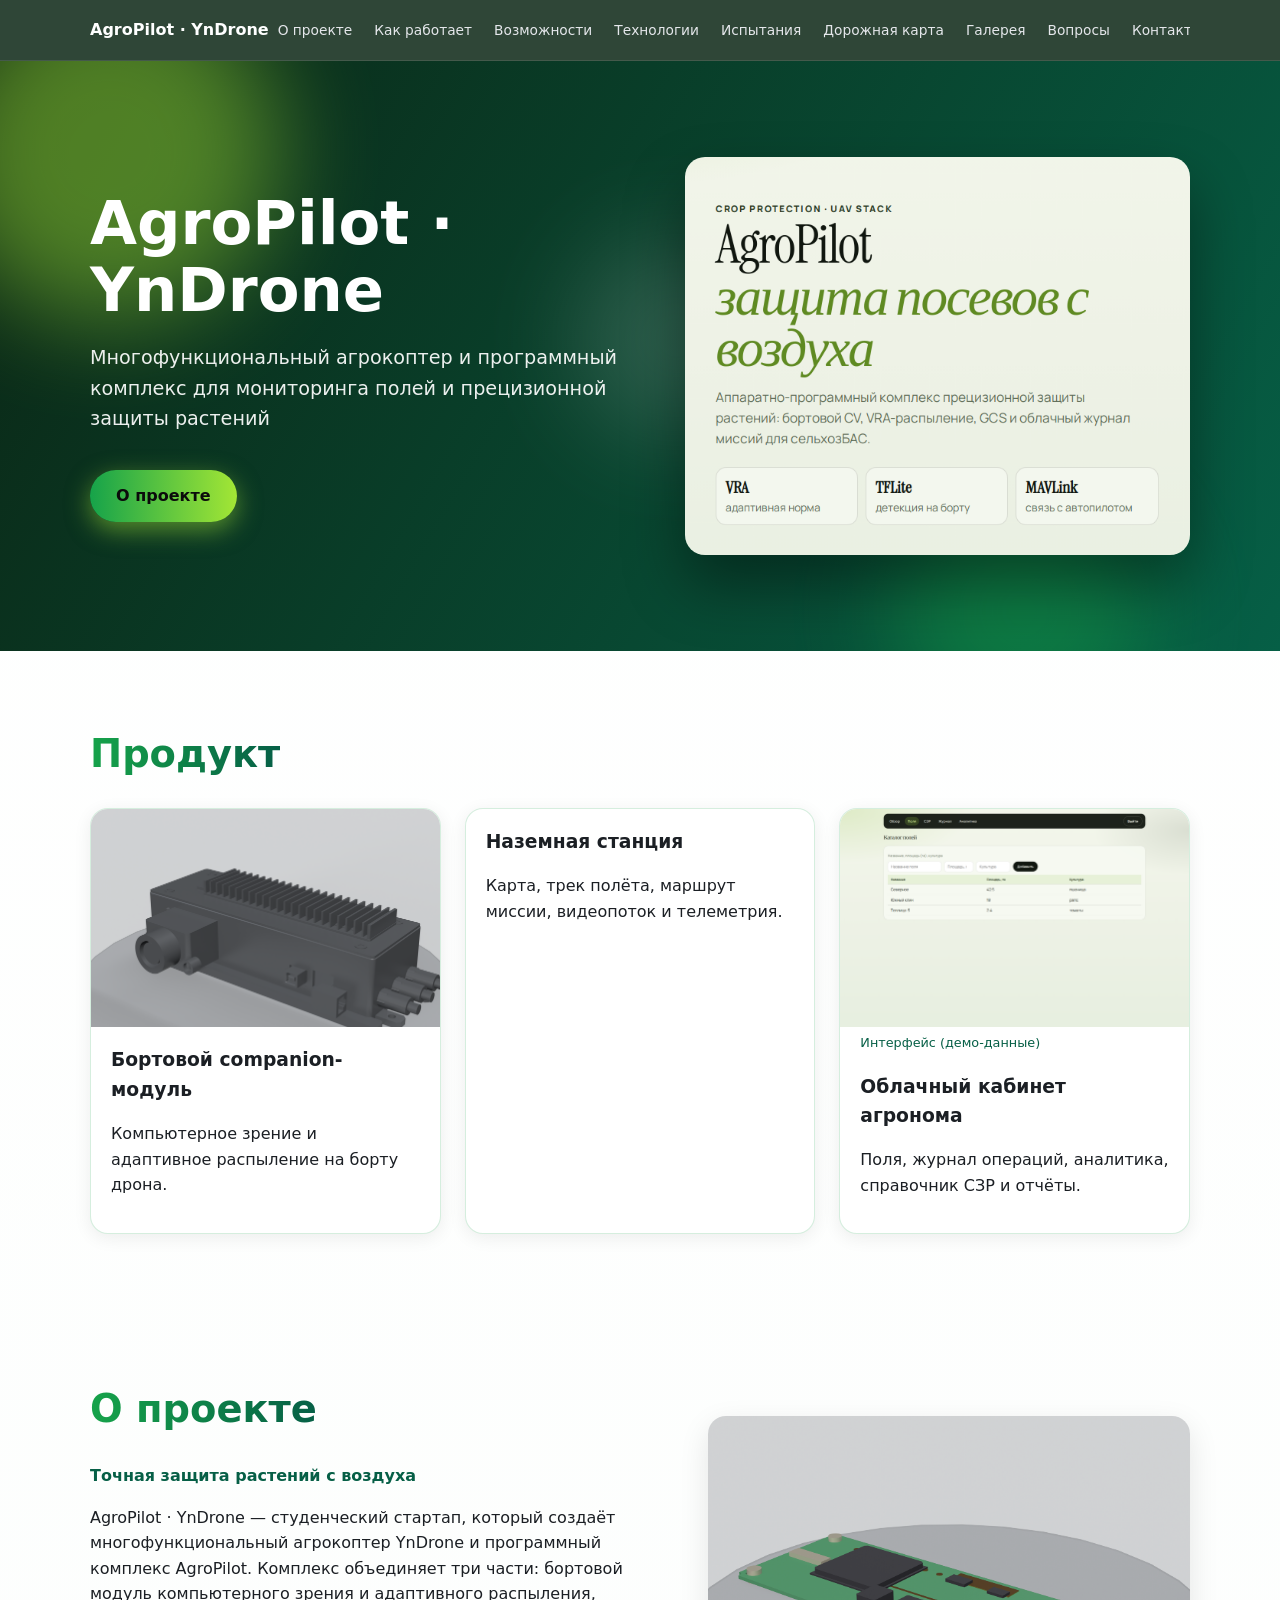
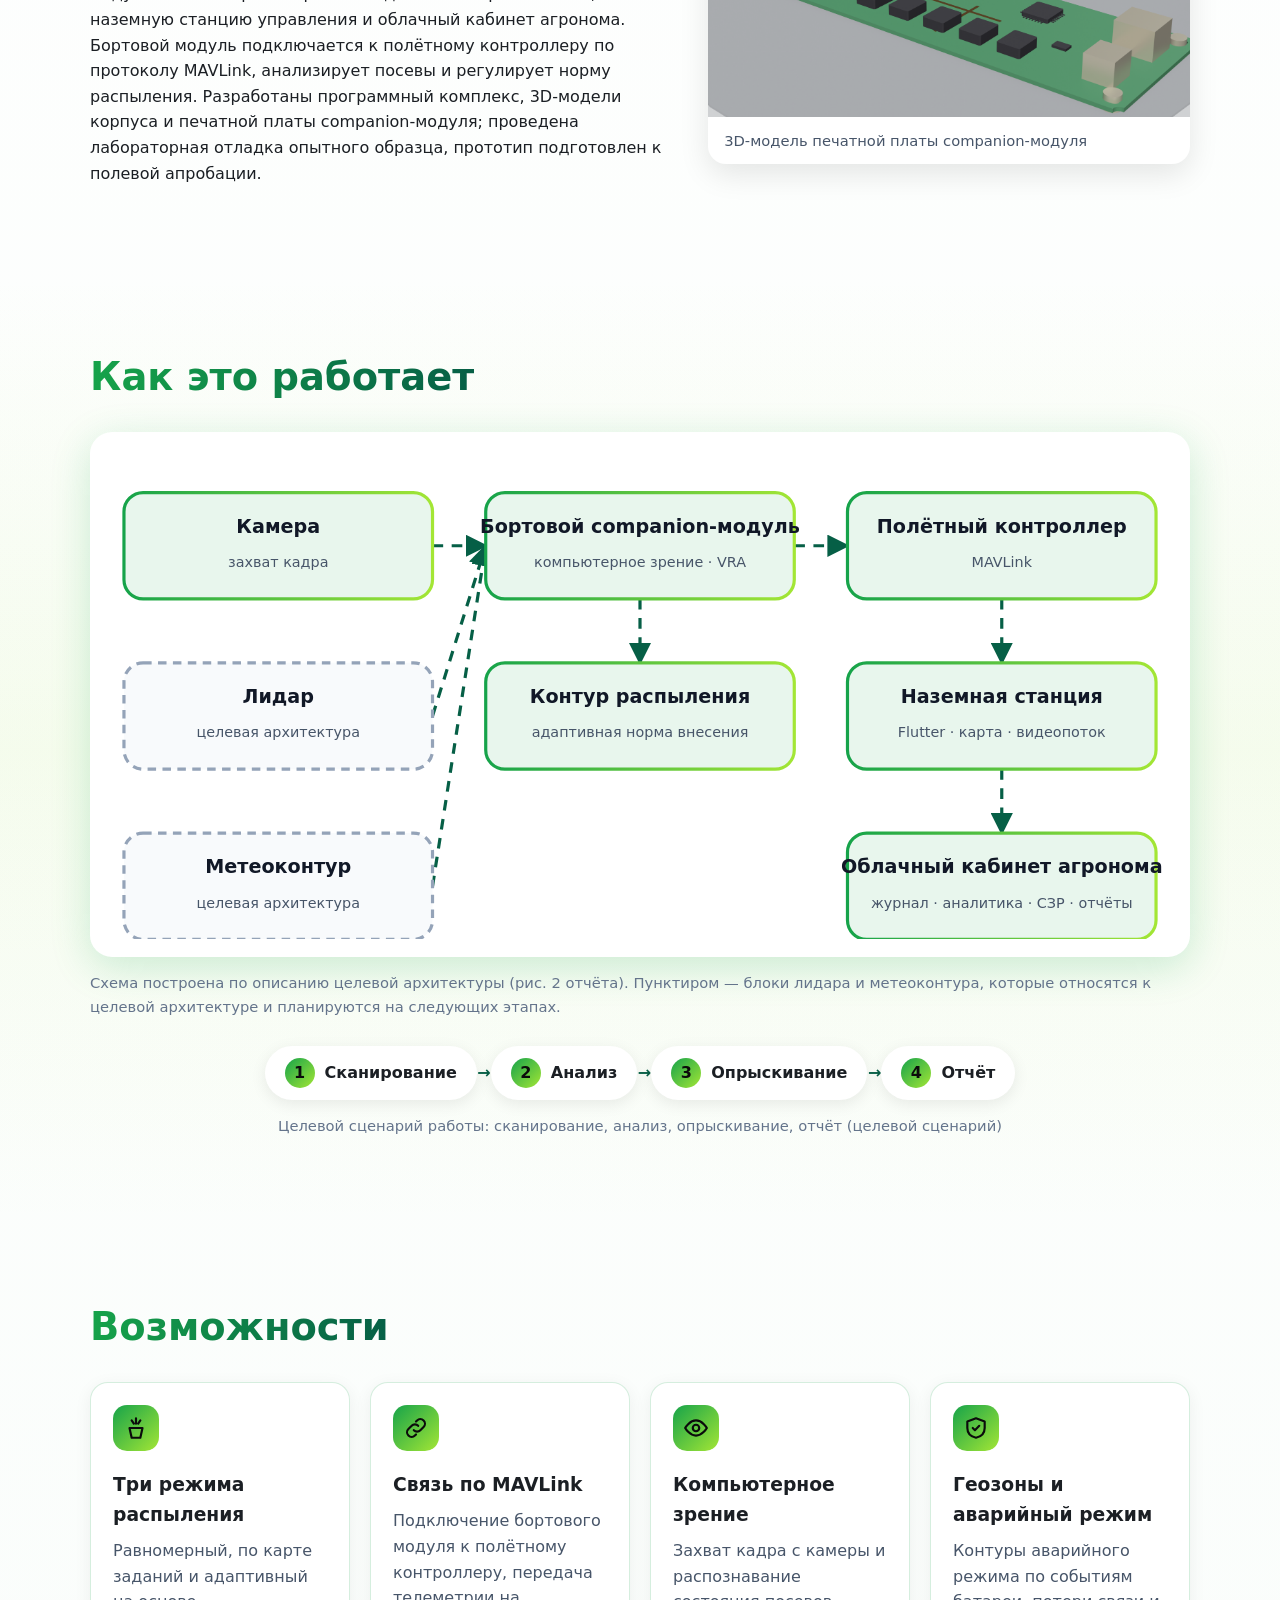
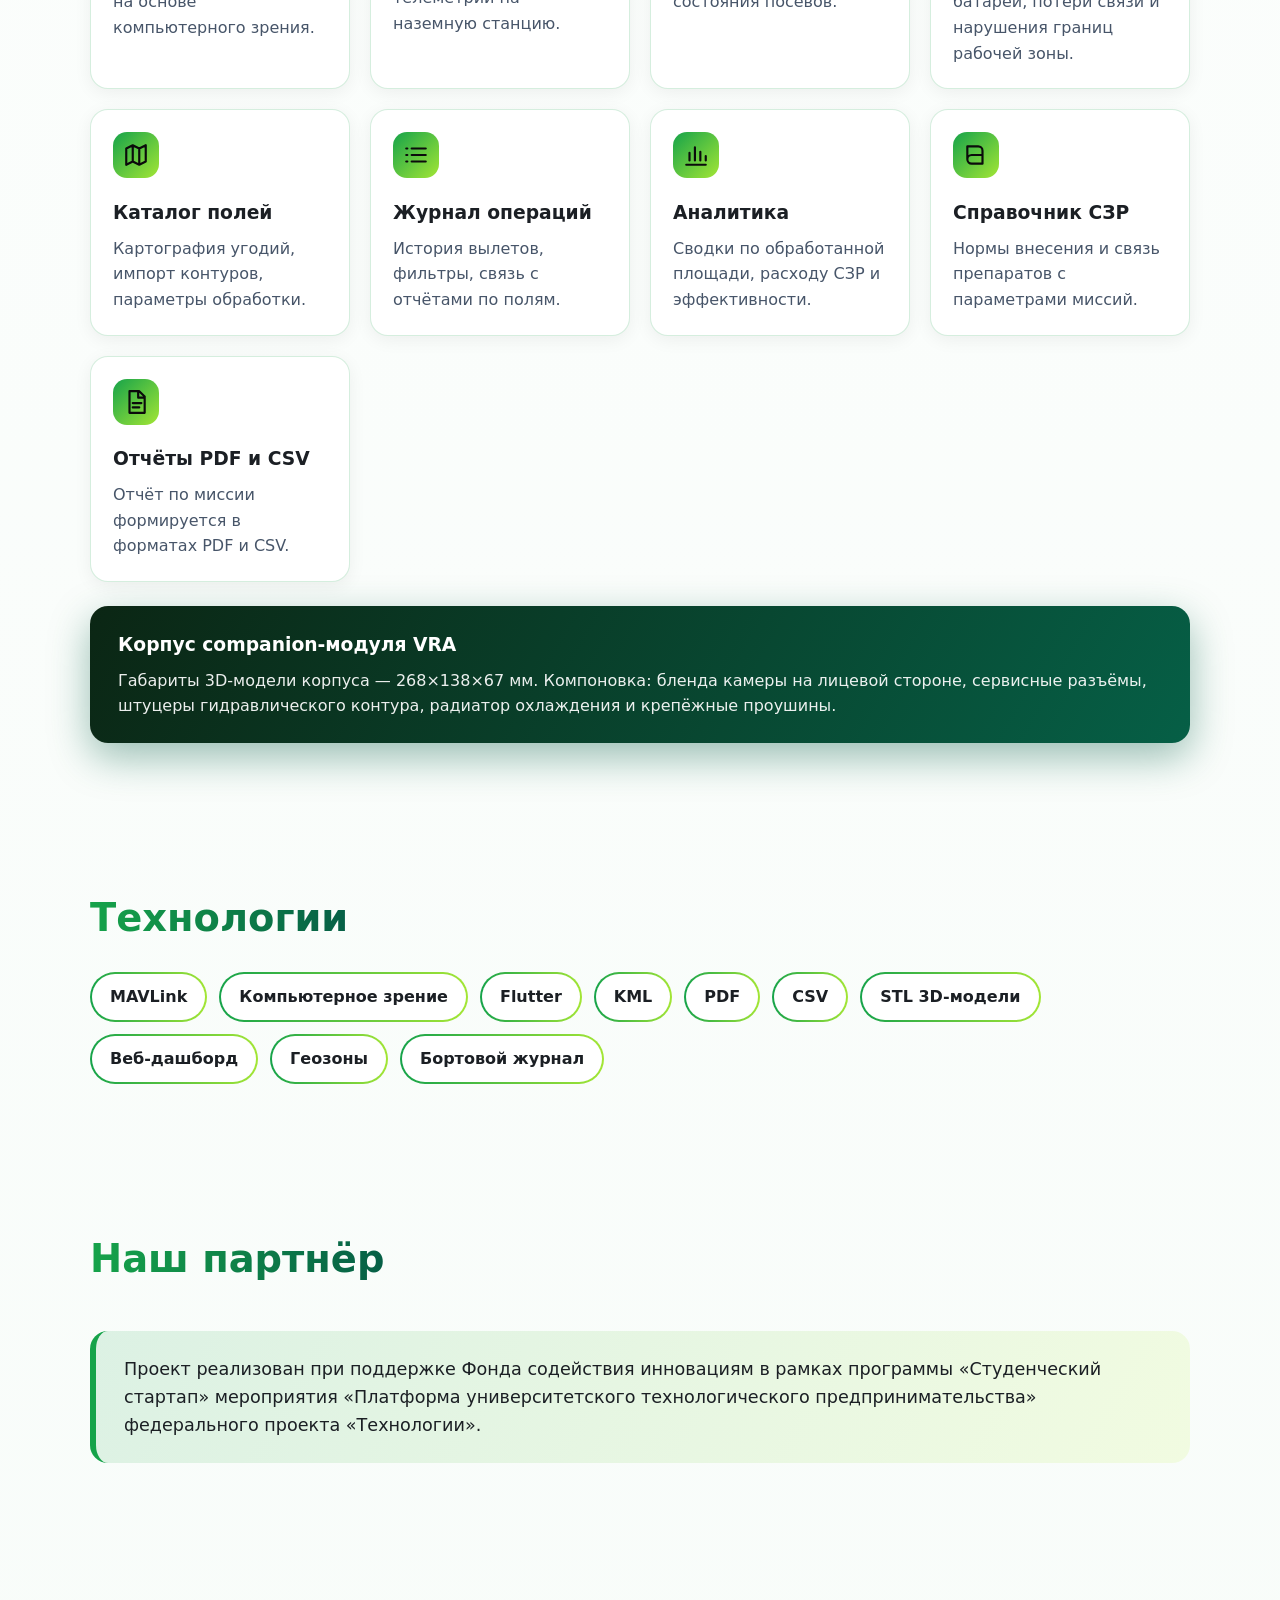
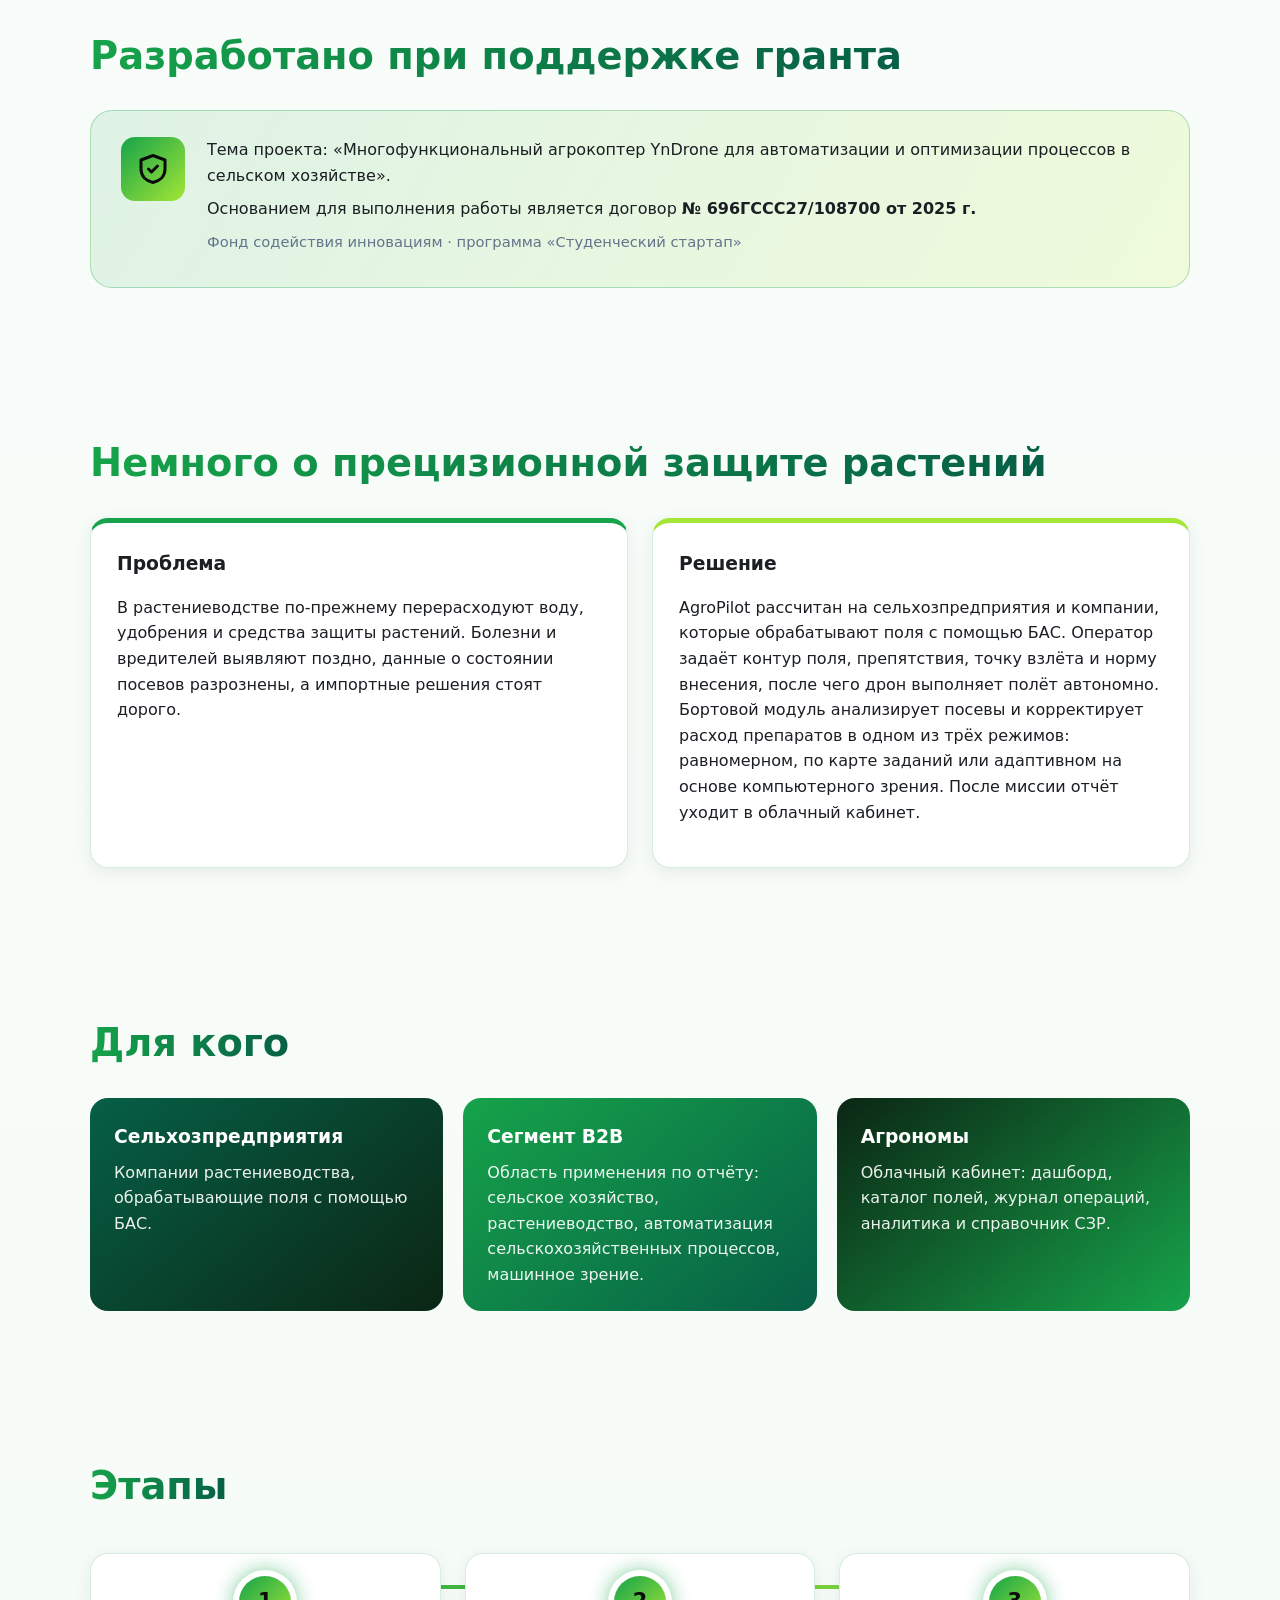
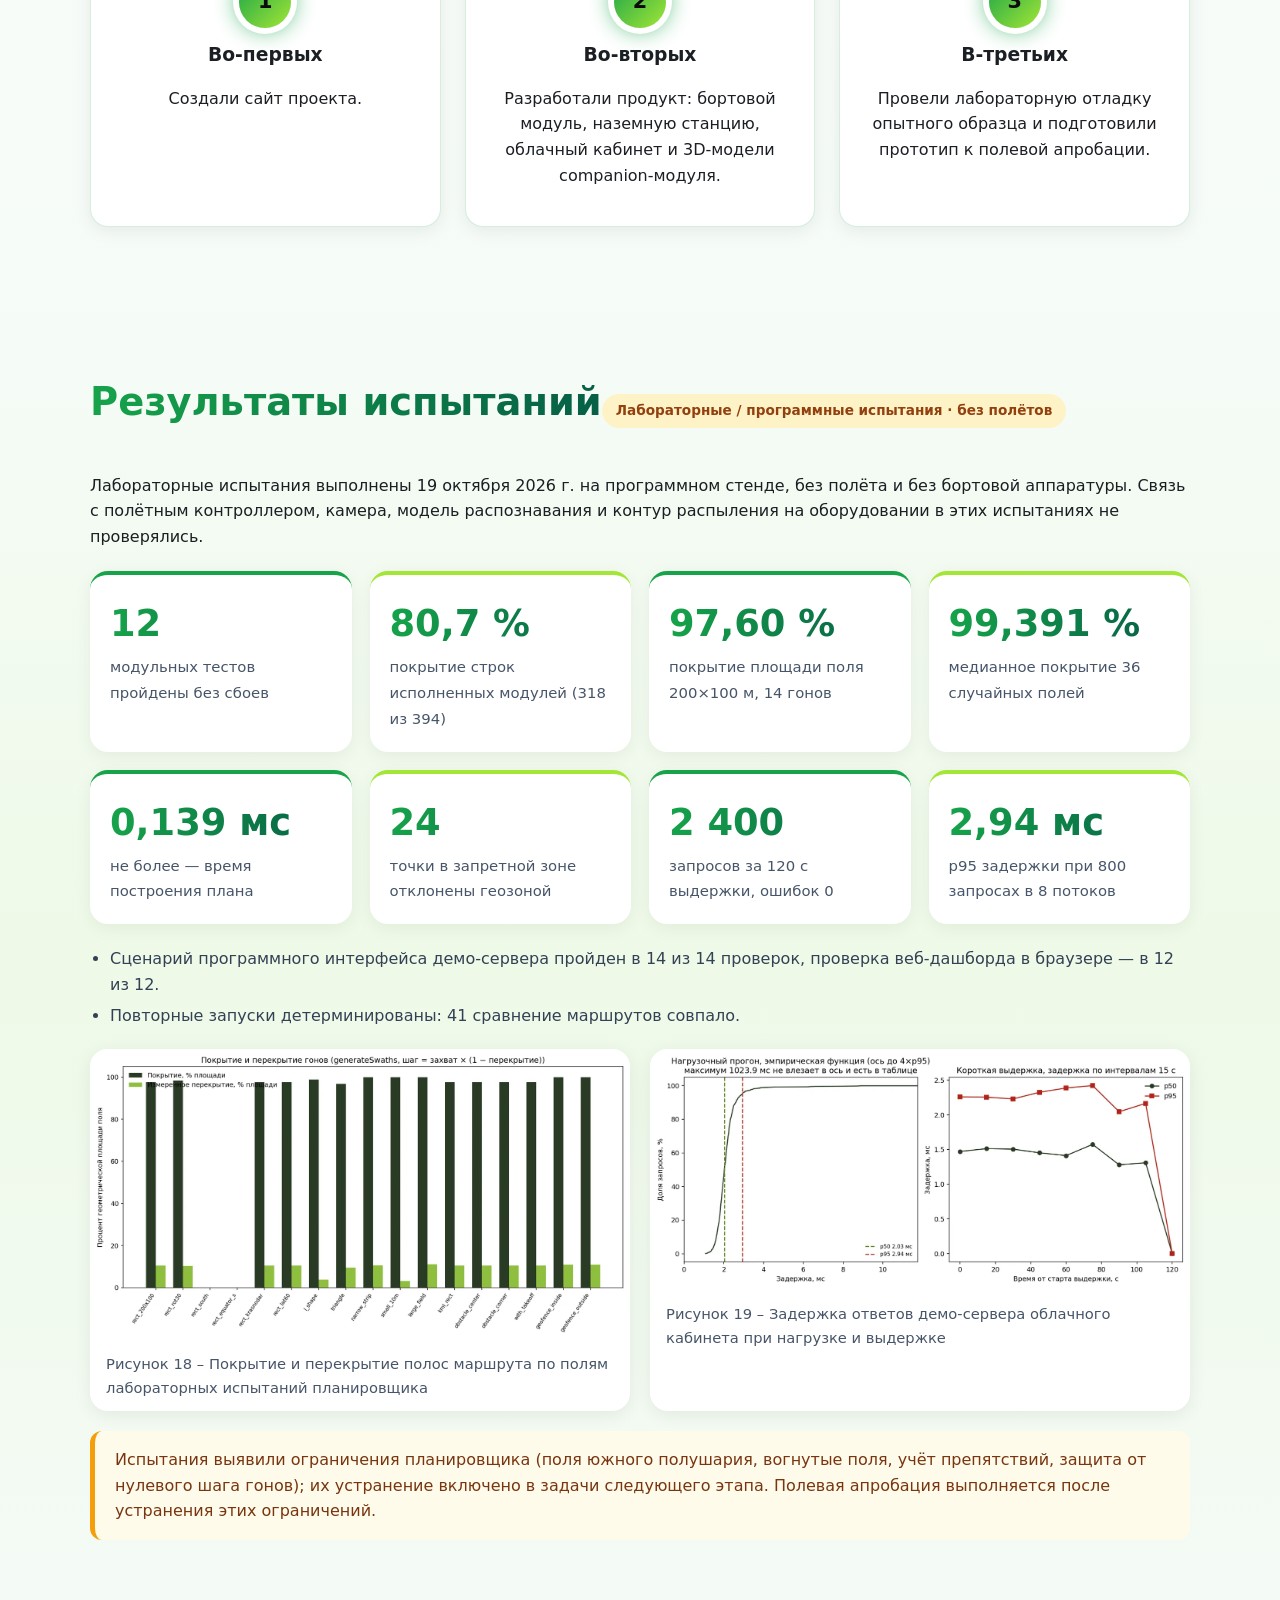
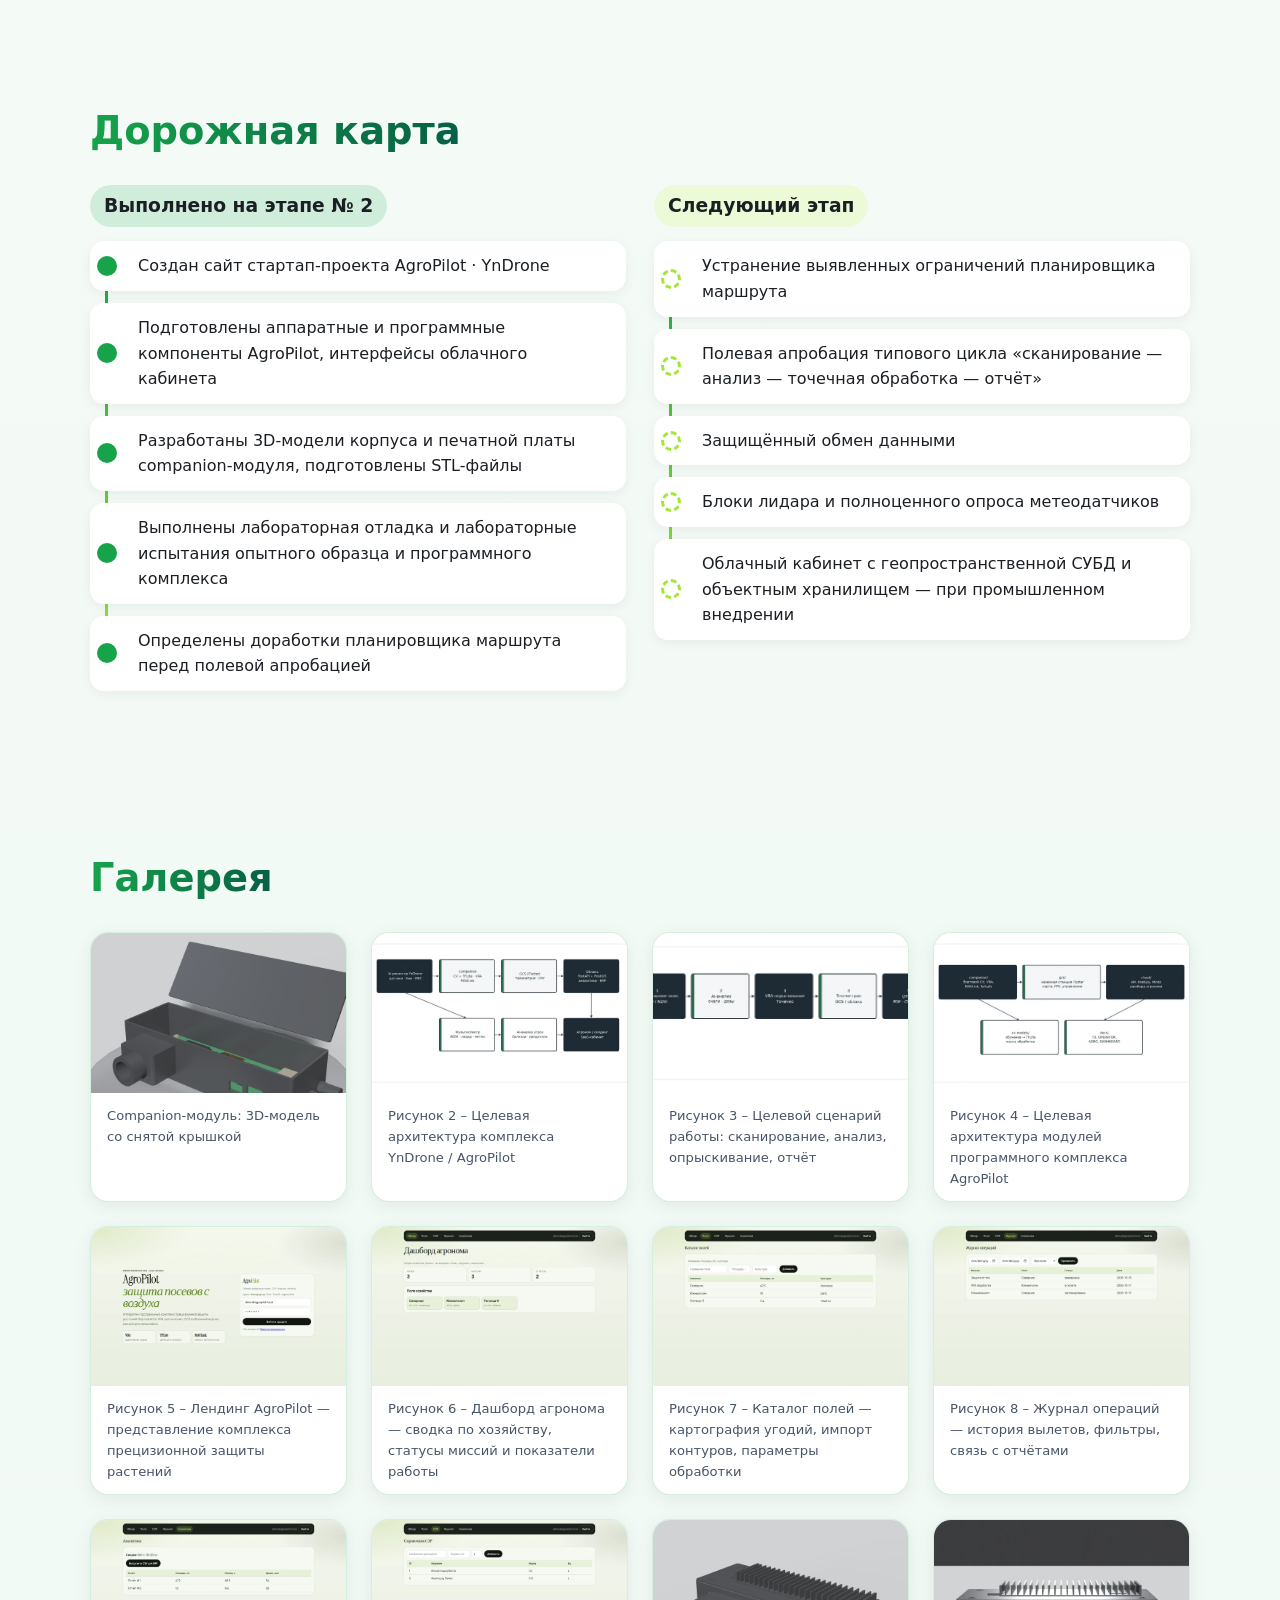
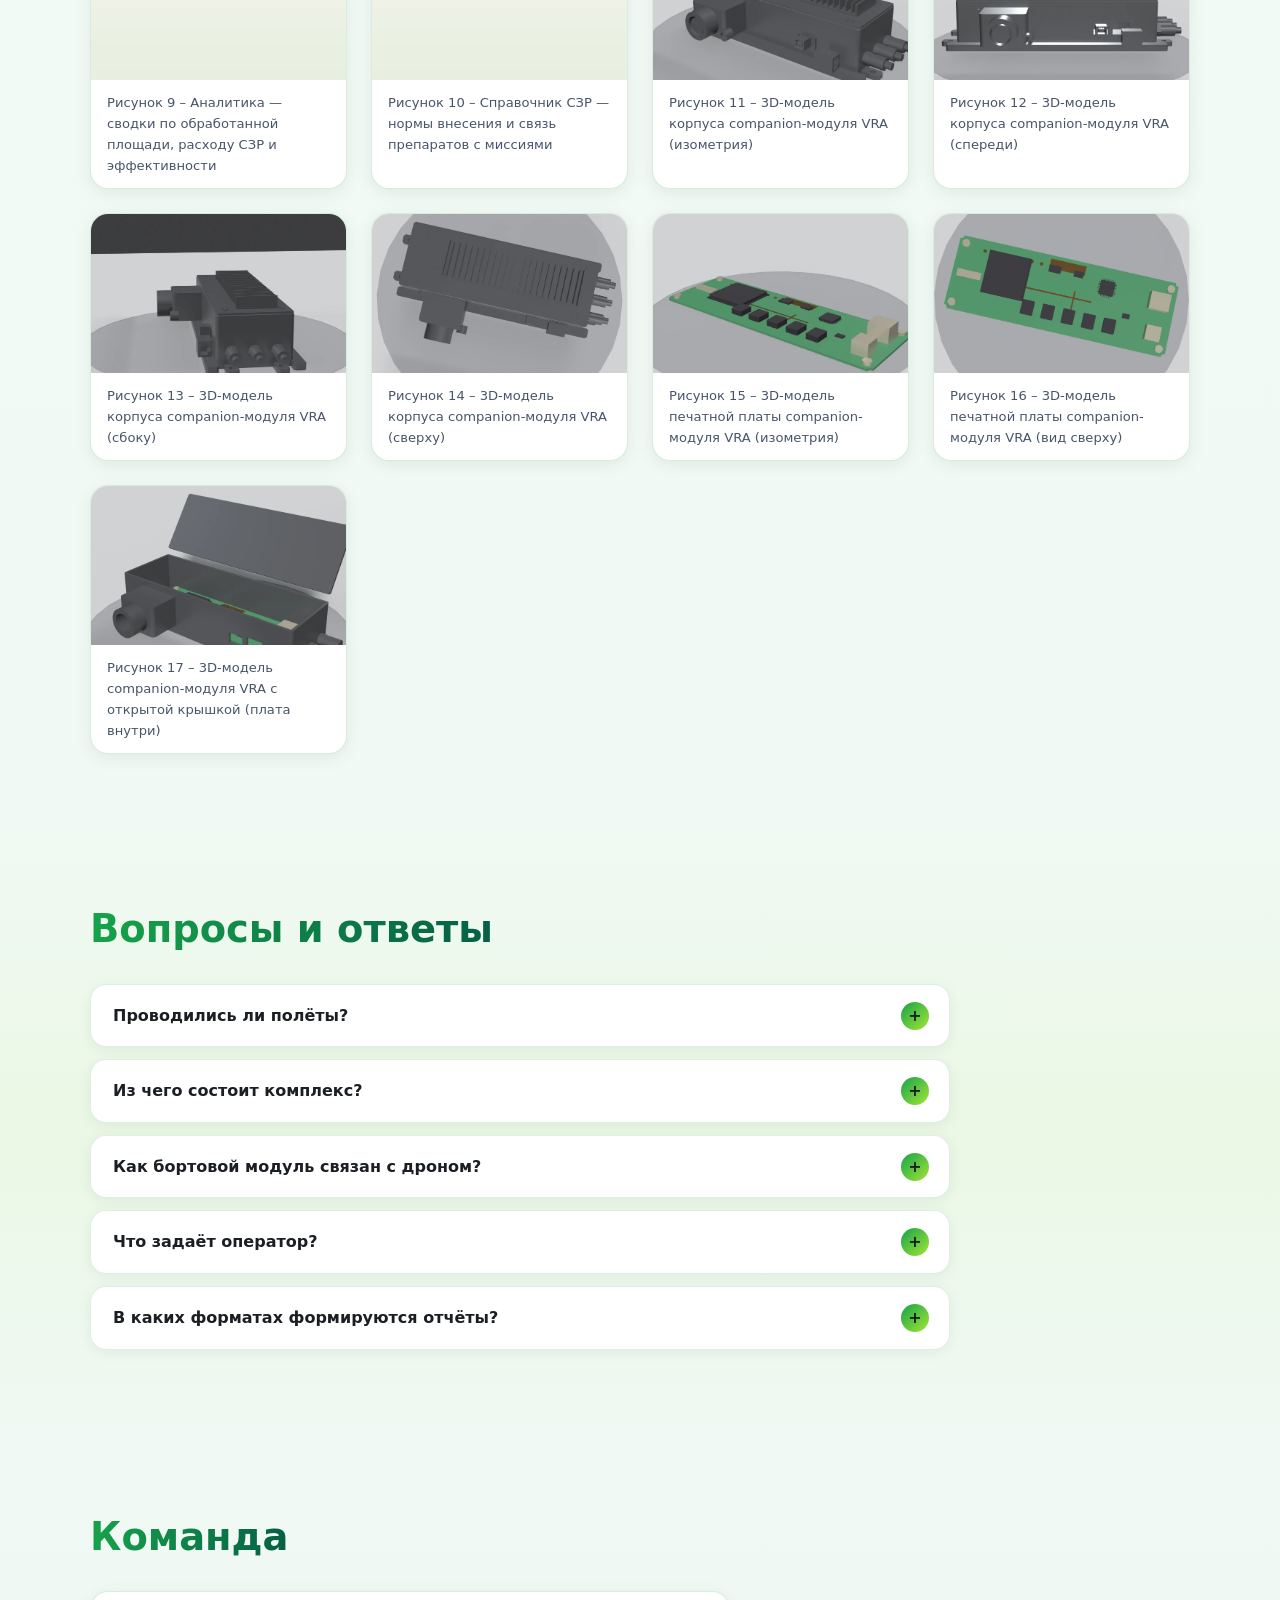
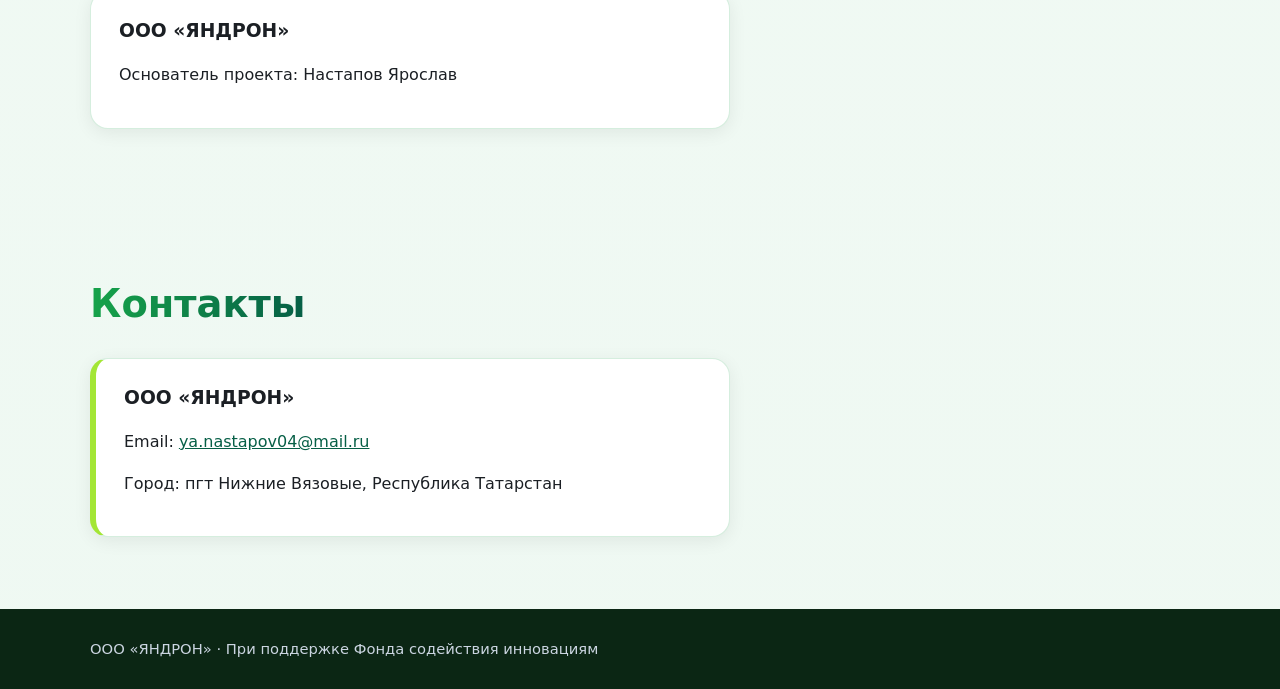
==== commit 64c3a743: "Add report-based sections: architecture, features, tech, tests, roadmap, FAQ, gallery, grant" ====
--- a/index.html
+++ b/index.html
@@ -1,10 +1,10 @@
-<!doctype html><html lang="ru"><head><meta charset="utf-8"><meta name="viewport" content="width=device-width,initial-scale=1"><title>AgroPilot · YnDrone</title><meta name="description" content="Многофункциональный агрокоптер и программный комплекс для мониторинга полей и прецизионной защиты растений"><link rel="stylesheet" href="style.css"></head><body><nav id="topnav"><div class="wrap"><a class="logo" href="#top">AgroPilot · YnDrone</a><button class="burger" aria-label="Меню" aria-expanded="false"><span></span><span></span><span></span></button><ul><li><a href="#product">Продукт</a></li><li><a href="#about">О проекте</a></li><li><a href="#partner">Наш партнёр</a></li><li><a href="#info">Подробнее</a></li><li><a href="#steps">Этапы</a></li><li><a href="#gallery">Галерея</a></li><li><a href="#team">Команда</a></li><li><a href="#contacts">Контакты</a></li></ul></div></nav>
+<!doctype html><html lang="ru"><head><meta charset="utf-8"><meta name="viewport" content="width=device-width,initial-scale=1"><title>AgroPilot · YnDrone</title><meta name="description" content="Многофункциональный агрокоптер и программный комплекс для мониторинга полей и прецизионной защиты растений"><link rel="stylesheet" href="style.css"></head><body><nav id="topnav"><div class="wrap"><a class="logo" href="#top">AgroPilot · YnDrone</a><button class="burger" aria-label="Меню" aria-expanded="false"><span></span><span></span><span></span></button><ul><li><a href="#about">О проекте</a></li><li><a href="#how">Как работает</a></li><li><a href="#features">Возможности</a></li><li><a href="#tech">Технологии</a></li><li><a href="#tests">Испытания</a></li><li><a href="#roadmap">Дорожная карта</a></li><li><a href="#gallery">Галерея</a></li><li><a href="#faq">Вопросы</a></li><li><a href="#contacts">Контакты</a></li></ul></div></nav>
 <header class="hero" id="top"><canvas id="fx" aria-hidden="true"></canvas><div class="blob b1"></div><div class="blob b2"></div><div class="blob b3"></div><div class="wrap"><div><h1>AgroPilot · YnDrone</h1><p>Многофункциональный агрокоптер и программный комплекс для мониторинга полей и прецизионной защиты растений</p><a class="btn" href="#about">О проекте</a></div><img src="img/01_hero_agropilot_zashchita_posevov.png" alt="AgroPilot · YnDrone"></div></header>
 <section id="product" class="reveal"><div class="wrap"><h2>Продукт</h2><div class="cards"><article class="card"><img src="img/02_companion_modul_vra_3d_izometriya.png" alt="Бортовой companion-модуль" loading="lazy"><div class="b"><h3>Бортовой companion-модуль</h3><p>Компьютерное зрение и адаптивное распыление на борту дрона.</p></div></article><article class="card"><div class="b"><h3>Наземная станция</h3><p>Карта, трек полёта, маршрут миссии, видеопоток и телеметрия.</p></div></article><article class="card"><img src="img/05_oblachnyj_kabinet_katalog_polej.png" alt="Облачный кабинет агронома" loading="lazy"><div class="cap">Интерфейс (демо-данные)</div><div class="b"><h3>Облачный кабинет агронома</h3><p>Поля, журнал операций, аналитика, справочник СЗР и отчёты.</p></div></article></div></div></section>
-<section id="about" class="reveal"><div class="wrap split"><div><h2>О проекте</h2><div class="sub">Точная защита растений с воздуха</div><p>AgroPilot · YnDrone — студенческий стартап, который создаёт многофункциональный агрокоптер YnDrone и программный комплекс AgroPilot. Комплекс объединяет три части: бортовой модуль компьютерного зрения и адаптивного распыления, наземную станцию управления и облачный кабинет агронома. Бортовой модуль подключается к полётному контроллеру по протоколу MAVLink, анализирует посевы и регулирует норму распыления. Разработаны программный комплекс, 3D-модели корпуса и печатной платы companion-модуля; проведена лабораторная отладка опытного образца, прототип подготовлен к полевой апробации.</p></div><figure><img src="img/04_pechatnaya_plata_vra_3d.png" alt="3D-модель печатной платы companion-модуля" loading="lazy"><figcaption>3D-модель печатной платы companion-модуля</figcaption></figure></div></section>
-<section id="partner" class="reveal"><div class="wrap"><h2>Наш партнёр</h2><p class="fund">Проект реализован при поддержке Фонда содействия инновациям в рамках программы «Студенческий стартап» мероприятия «Платформа университетского технологического предпринимательства» федерального проекта «Технологии».</p></div></section>
-<section id="info" class="reveal"><div class="wrap"><h2>Немного о прецизионной защите растений</h2><div class="pb"><div><h3>Проблема</h3><p>В растениеводстве по-прежнему перерасходуют воду, удобрения и средства защиты растений. Болезни и вредителей выявляют поздно, данные о состоянии посевов разрознены, а импортные решения стоят дорого.</p></div><div><h3>Решение</h3><p>AgroPilot рассчитан на сельхозпредприятия и компании, которые обрабатывают поля с помощью БАС. Оператор задаёт контур поля, препятствия, точку взлёта и норму внесения, после чего дрон выполняет полёт автономно. Бортовой модуль анализирует посевы и корректирует расход препаратов в одном из трёх режимов: равномерном, по карте заданий или адаптивном на основе компьютерного зрения. После миссии отчёт уходит в облачный кабинет.</p></div></div></div></section>
-<section id="steps" class="reveal"><div class="wrap"><h2>Этапы</h2><div class="steps"><div class="step"><div class="n">1</div><h3>Во-первых</h3><p>Создали сайт проекта.</p></div><div class="step"><div class="n">2</div><h3>Во-вторых</h3><p>Разработали продукт: бортовой модуль, наземную станцию, облачный кабинет и 3D-модели companion-модуля.</p></div><div class="step"><div class="n">3</div><h3>В-третьих</h3><p>Провели лабораторную отладку опытного образца и подготовили прототип к полевой апробации.</p></div></div></div></section><section id="gallery" class="reveal"><div class="wrap"><h2>Галерея</h2><div class="cards" style="grid-template-columns:repeat(auto-fit,minmax(280px,1fr))"><figure><img src="img/03_companion_modul_vra_otkrytaya_kryshka.png" alt="Companion-модуль: 3D-модель со снятой крышкой" loading="lazy"><figcaption>Companion-модуль: 3D-модель со снятой крышкой</figcaption></figure></div></div></section>
-<section id="team" class="reveal"><div class="wrap"><h2>Команда</h2><div class="team"><h3>ООО «ЯНДРОН»</h3><p>Основатель проекта: Настапов Ярослав</p></div></div></section>
+<section id="about" class="reveal"><div class="wrap split"><div><h2>О проекте</h2><div class="sub">Точная защита растений с воздуха</div><p>AgroPilot · YnDrone — студенческий стартап, который создаёт многофункциональный агрокоптер YnDrone и программный комплекс AgroPilot. Комплекс объединяет три части: бортовой модуль компьютерного зрения и адаптивного распыления, наземную станцию управления и облачный кабинет агронома. Бортовой модуль подключается к полётному контроллеру по протоколу MAVLink, анализирует посевы и регулирует норму распыления. Разработаны программный комплекс, 3D-модели корпуса и печатной платы companion-модуля; проведена лабораторная отладка опытного образца, прототип подготовлен к полевой апробации.</p></div><figure><img src="img/04_pechatnaya_plata_vra_3d.png" alt="3D-модель печатной платы companion-модуля" loading="lazy"><figcaption>3D-модель печатной платы companion-модуля</figcaption></figure></div></section><section id="how" class="reveal"><div class="wrap"><h2>Как это работает</h2><div class="archbox"><svg class="arch" viewBox="0 0 1000 460" role="img" aria-label="Схема архитектуры"><defs><linearGradient id="ag" x1="0" x2="1"><stop offset="0" stop-color="var(--a)"/><stop offset="1" stop-color="var(--b)"/></linearGradient><marker id="ar" viewBox="0 0 10 10" refX="9" refY="5" markerWidth="7" markerHeight="7" orient="auto"><path d="M0 0L10 5L0 10z" fill="var(--c)"/></marker></defs><path class="flow" d="M305 90.0 L355 90.0" marker-end="url(#ar)"/><path class="flow" d="M645 90.0 L695 90.0" marker-end="url(#ar)"/><path class="flow" d="M500.0 140 L500.0 200" marker-end="url(#ar)"/><path class="flow" d="M840.0 140 L840.0 200" marker-end="url(#ar)"/><path class="flow" d="M840.0 300 L840.0 360" marker-end="url(#ar)"/><path class="flow" d="M305 250.0 L355 90.0" marker-end="url(#ar)"/><path class="flow" d="M305 410.0 L355 90.0" marker-end="url(#ar)"/><g class="node"><rect x="15" y="40" width="290" height="100" rx="18"/><text x="160.0" y="78" class="t">Камера</text><text x="160.0" y="110" class="s">захват кадра</text></g><g class="node"><rect x="355" y="40" width="290" height="100" rx="18"/><text x="500.0" y="78" class="t">Бортовой companion-модуль</text><text x="500.0" y="110" class="s">компьютерное зрение · VRA</text></g><g class="node"><rect x="695" y="40" width="290" height="100" rx="18"/><text x="840.0" y="78" class="t">Полётный контроллер</text><text x="840.0" y="110" class="s">MAVLink</text></g><g class="node"><rect x="355" y="200" width="290" height="100" rx="18"/><text x="500.0" y="238" class="t">Контур распыления</text><text x="500.0" y="270" class="s">адаптивная норма внесения</text></g><g class="node"><rect x="695" y="200" width="290" height="100" rx="18"/><text x="840.0" y="238" class="t">Наземная станция</text><text x="840.0" y="270" class="s">Flutter · карта · видеопоток</text></g><g class="node"><rect x="695" y="360" width="290" height="100" rx="18"/><text x="840.0" y="398" class="t">Облачный кабинет агронома</text><text x="840.0" y="430" class="s">журнал · аналитика · СЗР · отчёты</text></g><g class="node plan"><rect x="15" y="200" width="290" height="100" rx="18"/><text x="160.0" y="238" class="t">Лидар</text><text x="160.0" y="270" class="s">целевая архитектура</text></g><g class="node plan"><rect x="15" y="360" width="290" height="100" rx="18"/><text x="160.0" y="398" class="t">Метеоконтур</text><text x="160.0" y="430" class="s">целевая архитектура</text></g></svg></div><p class="note">Схема построена по описанию целевой архитектуры (рис. 2 отчёта). Пунктиром — блоки лидара и метеоконтура, которые относятся к целевой архитектуре и планируются на следующих этапах.</p><ol class="flowline"><li><span>1</span>Сканирование</li><li><span>2</span>Анализ</li><li><span>3</span>Опрыскивание</li><li><span>4</span>Отчёт</li></ol><p class="note center">Целевой сценарий работы: сканирование, анализ, опрыскивание, отчёт (целевой сценарий)</p></div></section><section id="features" class="reveal"><div class="wrap"><h2>Возможности</h2><div class="feat"><div class="fc"><svg viewBox="0 0 24 24" aria-hidden="true"><path d="M12 3v5M8 5l2 3M16 5l-2 3M6 12h12l-2 9H8z"/></svg><h3>Три режима распыления</h3><p>Равномерный, по карте заданий и адаптивный на основе компьютерного зрения.</p></div><div class="fc"><svg viewBox="0 0 24 24" aria-hidden="true"><path d="M10 14a4 4 0 0 0 6 0l3-3a4 4 0 0 0-6-6l-1 1M14 10a4 4 0 0 0-6 0l-3 3a4 4 0 0 0 6 6l1-1"/></svg><h3>Связь по MAVLink</h3><p>Подключение бортового модуля к полётному контроллеру, передача телеметрии на наземную станцию.</p></div><div class="fc"><svg viewBox="0 0 24 24" aria-hidden="true"><path d="M2 12s4-7 10-7 10 7 10 7-4 7-10 7S2 12 2 12zM12 9a3 3 0 1 0 0 6 3 3 0 0 0 0-6"/></svg><h3>Компьютерное зрение</h3><p>Захват кадра с камеры и распознавание состояния посевов.</p></div><div class="fc"><svg viewBox="0 0 24 24" aria-hidden="true"><path d="M12 3l8 3v6c0 5-3.5 8-8 9-4.5-1-8-4-8-9V6zM9 12l2 2 4-4"/></svg><h3>Геозоны и аварийный режим</h3><p>Контуры аварийного режима по событиям батареи, потери связи и нарушения границ рабочей зоны.</p></div><div class="fc"><svg viewBox="0 0 24 24" aria-hidden="true"><path d="M3 6l6-3 6 3 6-3v15l-6 3-6-3-6 3zM9 3v15M15 6v15"/></svg><h3>Каталог полей</h3><p>Картография угодий, импорт контуров, параметры обработки.</p></div><div class="fc"><svg viewBox="0 0 24 24" aria-hidden="true"><path d="M8 6h13M8 12h13M8 18h13M3 6h1M3 12h1M3 18h1"/></svg><h3>Журнал операций</h3><p>История вылетов, фильтры, связь с отчётами по полям.</p></div><div class="fc"><svg viewBox="0 0 24 24" aria-hidden="true"><path d="M3 21h18M6 17V10M11 17V5M16 17v-8M21 17v-4"/></svg><h3>Аналитика</h3><p>Сводки по обработанной площади, расходу СЗР и эффективности.</p></div><div class="fc"><svg viewBox="0 0 24 24" aria-hidden="true"><path d="M4 4h10a4 4 0 0 1 4 4v12H8a4 4 0 0 1-4-4zM4 16a4 4 0 0 1 4-4h10"/></svg><h3>Справочник СЗР</h3><p>Нормы внесения и связь препаратов с параметрами миссий.</p></div><div class="fc"><svg viewBox="0 0 24 24" aria-hidden="true"><path d="M6 2h9l5 5v15H6zM14 2v6h6M9 13h8M9 17h6"/></svg><h3>Отчёты PDF и CSV</h3><p>Отчёт по миссии формируется в форматах PDF и CSV.</p></div></div><div class="spec"><h3>Корпус companion-модуля VRA</h3><p>Габариты 3D-модели корпуса — 268×138×67 мм. Компоновка: бленда камеры на лицевой стороне, сервисные разъёмы, штуцеры гидравлического контура, радиатор охлаждения и крепёжные проушины.</p></div></div></section><section id="tech" class="reveal"><div class="wrap"><h2>Технологии</h2><div class="chips"><span class="chip">MAVLink</span><span class="chip">Компьютерное зрение</span><span class="chip">Flutter</span><span class="chip">KML</span><span class="chip">PDF</span><span class="chip">CSV</span><span class="chip">STL 3D-модели</span><span class="chip">Веб-дашборд</span><span class="chip">Геозоны</span><span class="chip">Бортовой журнал</span></div></div></section>
+<section id="partner" class="reveal"><div class="wrap"><h2>Наш партнёр</h2><p class="fund">Проект реализован при поддержке Фонда содействия инновациям в рамках программы «Студенческий стартап» мероприятия «Платформа университетского технологического предпринимательства» федерального проекта «Технологии».</p></div></section><section id="grant" class="reveal"><div class="wrap"><h2>Разработано при поддержке гранта</h2><div class="grant"><div class="gi"><svg viewBox="0 0 24 24" aria-hidden="true"><path d="M12 3l8 3v6c0 5-3.5 8-8 9-4.5-1-8-4-8-9V6zM9 12l2 2 4-4"/></svg></div><div><p>Тема проекта: «Многофункциональный агрокоптер YnDrone для автоматизации и оптимизации процессов в сельском хозяйстве».</p><p>Основанием для выполнения работы является договор <b>№ 696ГССС27/108700 от 2025 г.</b></p><p class="note">Фонд содействия инновациям · программа «Студенческий стартап»</p></div></div></div></section>
+<section id="info" class="reveal"><div class="wrap"><h2>Немного о прецизионной защите растений</h2><div class="pb"><div><h3>Проблема</h3><p>В растениеводстве по-прежнему перерасходуют воду, удобрения и средства защиты растений. Болезни и вредителей выявляют поздно, данные о состоянии посевов разрознены, а импортные решения стоят дорого.</p></div><div><h3>Решение</h3><p>AgroPilot рассчитан на сельхозпредприятия и компании, которые обрабатывают поля с помощью БАС. Оператор задаёт контур поля, препятствия, точку взлёта и норму внесения, после чего дрон выполняет полёт автономно. Бортовой модуль анализирует посевы и корректирует расход препаратов в одном из трёх режимов: равномерном, по карте заданий или адаптивном на основе компьютерного зрения. После миссии отчёт уходит в облачный кабинет.</p></div></div></div></section><section id="who" class="reveal"><div class="wrap"><h2>Для кого</h2><div class="who"><div class="wc"><h3>Сельхозпредприятия</h3><p>Компании растениеводства, обрабатывающие поля с помощью БАС.</p></div><div class="wc"><h3>Сегмент B2B</h3><p>Область применения по отчёту: сельское хозяйство, растениеводство, автоматизация сельскохозяйственных процессов, машинное зрение.</p></div><div class="wc"><h3>Агрономы</h3><p>Облачный кабинет: дашборд, каталог полей, журнал операций, аналитика и справочник СЗР.</p></div></div></div></section>
+<section id="steps" class="reveal"><div class="wrap"><h2>Этапы</h2><div class="steps"><div class="step"><div class="n">1</div><h3>Во-первых</h3><p>Создали сайт проекта.</p></div><div class="step"><div class="n">2</div><h3>Во-вторых</h3><p>Разработали продукт: бортовой модуль, наземную станцию, облачный кабинет и 3D-модели companion-модуля.</p></div><div class="step"><div class="n">3</div><h3>В-третьих</h3><p>Провели лабораторную отладку опытного образца и подготовили прототип к полевой апробации.</p></div></div></div></section><section id="tests" class="reveal"><div class="wrap"><h2>Результаты испытаний</h2><div class="badge">Лабораторные / программные испытания · без полётов</div><p>Лабораторные испытания выполнены 19 октября 2026 г. на программном стенде, без полёта и без бортовой аппаратуры. Связь с полётным контроллером, камера, модель распознавания и контур распыления на оборудовании в этих испытаниях не проверялись.</p><div class="counters"><div class="ct"><b data-to="12" data-dec="0" data-suf="">12</b><span>модульных тестов пройдены без сбоев</span></div><div class="ct"><b data-to="80.7" data-dec="1" data-suf=" %">80,7 %</b><span>покрытие строк исполненных модулей (318 из 394)</span></div><div class="ct"><b data-to="97.6" data-dec="2" data-suf=" %">97,60 %</b><span>покрытие площади поля 200×100 м, 14 гонов</span></div><div class="ct"><b data-to="99.391" data-dec="3" data-suf=" %">99,391 %</b><span>медианное покрытие 36 случайных полей</span></div><div class="ct"><b data-to="0.139" data-dec="3" data-suf=" мс">0,139 мс</b><span>не более — время построения плана</span></div><div class="ct"><b data-to="24" data-dec="0" data-suf="">24</b><span>точки в запретной зоне отклонены геозоной</span></div><div class="ct"><b data-to="2400" data-dec="0" data-suf="">2 400</b><span>запросов за 120 с выдержки, ошибок 0</span></div><div class="ct"><b data-to="2.94" data-dec="2" data-suf=" мс">2,94 мс</b><span>p95 задержки при 800 запросах в 8 потоков</span></div></div><ul class="more"><li>Сценарий программного интерфейса демо-сервера пройден в 14 из 14 проверок, проверка веб-дашборда в браузере — в 12 из 12.</li><li>Повторные запуски детерминированы: 41 сравнение маршрутов совпало.</li></ul><div class="charts"><figure><img src="img/r/fig18.webp" alt="Рисунок 18 – Покрытие и перекрытие полос маршрута по полям лабораторных испытаний планировщика" loading="lazy"><figcaption>Рисунок 18 – Покрытие и перекрытие полос маршрута по полям лабораторных испытаний планировщика</figcaption></figure><figure><img src="img/r/fig19.webp" alt="Рисунок 19 – Задержка ответов демо-сервера облачного кабинета при нагрузке и выдержке" loading="lazy"><figcaption>Рисунок 19 – Задержка ответов демо-сервера облачного кабинета при нагрузке и выдержке</figcaption></figure></div><p class="limits">Испытания выявили ограничения планировщика (поля южного полушария, вогнутые поля, учёт препятствий, защита от нулевого шага гонов); их устранение включено в задачи следующего этапа. Полевая апробация выполняется после устранения этих ограничений.</p></div></section><section id="roadmap" class="reveal"><div class="wrap"><h2>Дорожная карта</h2><div class="road"><div><h3 class="rh done">Выполнено на этапе № 2</h3><ul><li class="ok">Создан сайт стартап-проекта AgroPilot · YnDrone</li><li class="ok">Подготовлены аппаратные и программные компоненты AgroPilot, интерфейсы облачного кабинета</li><li class="ok">Разработаны 3D-модели корпуса и печатной платы companion-модуля, подготовлены STL-файлы</li><li class="ok">Выполнены лабораторная отладка и лабораторные испытания опытного образца и программного комплекса</li><li class="ok">Определены доработки планировщика маршрута перед полевой апробацией</li></ul></div><div><h3 class="rh next">Следующий этап</h3><ul><li class="nx">Устранение выявленных ограничений планировщика маршрута</li><li class="nx">Полевая апробация типового цикла «сканирование — анализ — точечная обработка — отчёт»</li><li class="nx">Защищённый обмен данными</li><li class="nx">Блоки лидара и полноценного опроса метеодатчиков</li><li class="nx">Облачный кабинет с геопространственной СУБД и объектным хранилищем — при промышленном внедрении</li></ul></div></div></div></section><section id="gallery" class="reveal"><div class="wrap"><h2>Галерея</h2><div class="cards gal"><figure><img src="img/03_companion_modul_vra_otkrytaya_kryshka.png" alt="Companion-модуль: 3D-модель со снятой крышкой" loading="lazy"><figcaption>Companion-модуль: 3D-модель со снятой крышкой</figcaption></figure><figure><img src="img/r/fig02.webp" alt="Рисунок 2 – Целевая архитектура комплекса YnDrone / AgroPilot" loading="lazy"><figcaption>Рисунок 2 – Целевая архитектура комплекса YnDrone / AgroPilot</figcaption></figure><figure><img src="img/r/fig03.webp" alt="Рисунок 3 – Целевой сценарий работы: сканирование, анализ, опрыскивание, отчёт" loading="lazy"><figcaption>Рисунок 3 – Целевой сценарий работы: сканирование, анализ, опрыскивание, отчёт</figcaption></figure><figure><img src="img/r/fig04.webp" alt="Рисунок 4 – Целевая архитектура модулей программного комплекса AgroPilot" loading="lazy"><figcaption>Рисунок 4 – Целевая архитектура модулей программного комплекса AgroPilot</figcaption></figure><figure><img src="img/r/fig05.webp" alt="Рисунок 5 – Лендинг AgroPilot — представление комплекса прецизионной защиты растений" loading="lazy"><figcaption>Рисунок 5 – Лендинг AgroPilot — представление комплекса прецизионной защиты растений</figcaption></figure><figure><img src="img/r/fig06.webp" alt="Рисунок 6 – Дашборд агронома — сводка по хозяйству, статусы миссий и показатели работы" loading="lazy"><figcaption>Рисунок 6 – Дашборд агронома — сводка по хозяйству, статусы миссий и показатели работы</figcaption></figure><figure><img src="img/r/fig07.webp" alt="Рисунок 7 – Каталог полей — картография угодий, импорт контуров, параметры обработки" loading="lazy"><figcaption>Рисунок 7 – Каталог полей — картография угодий, импорт контуров, параметры обработки</figcaption></figure><figure><img src="img/r/fig08.webp" alt="Рисунок 8 – Журнал операций — история вылетов, фильтры, связь с отчётами" loading="lazy"><figcaption>Рисунок 8 – Журнал операций — история вылетов, фильтры, связь с отчётами</figcaption></figure><figure><img src="img/r/fig09.webp" alt="Рисунок 9 – Аналитика — сводки по обработанной площади, расходу СЗР и эффективности" loading="lazy"><figcaption>Рисунок 9 – Аналитика — сводки по обработанной площади, расходу СЗР и эффективности</figcaption></figure><figure><img src="img/r/fig10.webp" alt="Рисунок 10 – Справочник СЗР — нормы внесения и связь препаратов с миссиями" loading="lazy"><figcaption>Рисунок 10 – Справочник СЗР — нормы внесения и связь препаратов с миссиями</figcaption></figure><figure><img src="img/r/fig11.webp" alt="Рисунок 11 – 3D-модель корпуса companion-модуля VRA (изометрия)" loading="lazy"><figcaption>Рисунок 11 – 3D-модель корпуса companion-модуля VRA (изометрия)</figcaption></figure><figure><img src="img/r/fig12.webp" alt="Рисунок 12 – 3D-модель корпуса companion-модуля VRA (спереди)" loading="lazy"><figcaption>Рисунок 12 – 3D-модель корпуса companion-модуля VRA (спереди)</figcaption></figure><figure><img src="img/r/fig13.webp" alt="Рисунок 13 – 3D-модель корпуса companion-модуля VRA (сбоку)" loading="lazy"><figcaption>Рисунок 13 – 3D-модель корпуса companion-модуля VRA (сбоку)</figcaption></figure><figure><img src="img/r/fig14.webp" alt="Рисунок 14 – 3D-модель корпуса companion-модуля VRA (сверху)" loading="lazy"><figcaption>Рисунок 14 – 3D-модель корпуса companion-модуля VRA (сверху)</figcaption></figure><figure><img src="img/r/fig15.webp" alt="Рисунок 15 – 3D-модель печатной платы companion-модуля VRA (изометрия)" loading="lazy"><figcaption>Рисунок 15 – 3D-модель печатной платы companion-модуля VRA (изометрия)</figcaption></figure><figure><img src="img/r/fig16.webp" alt="Рисунок 16 – 3D-модель печатной платы companion-модуля VRA (вид сверху)" loading="lazy"><figcaption>Рисунок 16 – 3D-модель печатной платы companion-модуля VRA (вид сверху)</figcaption></figure><figure><img src="img/r/fig17.webp" alt="Рисунок 17 – 3D-модель companion-модуля VRA с открытой крышкой (плата внутри)" loading="lazy"><figcaption>Рисунок 17 – 3D-модель companion-модуля VRA с открытой крышкой (плата внутри)</figcaption></figure></div></div></section>
+<section id="faq" class="reveal"><div class="wrap"><h2>Вопросы и ответы</h2><div class="faq"><details><summary>Проводились ли полёты?</summary><p>Нет. Лабораторные испытания выполнены 19 октября 2026 г. на программном стенде, без полёта и без бортовой аппаратуры. Полевая апробация выполняется после устранения выявленных ограничений планировщика.</p></details><details><summary>Из чего состоит комплекс?</summary><p>Бортовой модуль компьютерного зрения и адаптивного распыления, наземная станция управления и облачный кабинет агронома.</p></details><details><summary>Как бортовой модуль связан с дроном?</summary><p>Бортовой модуль подключается к полётному контроллеру по протоколу MAVLink, захватывает кадр с камеры, распознаёт состояние посевов, управляет нормой распыления и передаёт телеметрию на наземную станцию.</p></details><details><summary>Что задаёт оператор?</summary><p>Контур поля, препятствия, точку взлёта, целевую норму внесения и режим распыления. Дрон выполняет автономный полёт; после миссии отчёт передаётся в облако.</p></details><details><summary>В каких форматах формируются отчёты?</summary><p>Отчёт по миссии формируется в форматах PDF и CSV.</p></details></div></div></section><section id="team" class="reveal"><div class="wrap"><h2>Команда</h2><div class="team"><h3>ООО «ЯНДРОН»</h3><p>Основатель проекта: Настапов Ярослав</p></div></div></section>
 <section id="contacts" class="reveal"><div class="wrap"><h2>Контакты</h2><div class="team contacts"><h3>ООО «ЯНДРОН»</h3><p>Email: <a href="mailto:ya.nastapov04@mail.ru">ya.nastapov04@mail.ru</a></p><p>Город: пгт Нижние Вязовые, Республика Татарстан</p></div></div></section>
 <footer><div class="wrap">ООО «ЯНДРОН» · При поддержке Фонда содействия инновациям</div></footer><div id="lb" hidden><button aria-label="Закрыть">×</button><img alt=""><p></p></div><script src="app.js" defer></script></body></html>
--- a/style.css
+++ b/style.css
@@ -39,3 +39,57 @@
 #lb img{max-height:82vh;max-width:94vw;border-radius:10px;animation:zoom .3s}#lb p{color:#e5e7eb}#lb button{position:absolute;top:14px;right:20px;font-size:2.4rem;background:none;border:0;color:#fff;cursor:pointer}@keyframes zoom{from{transform:scale(.9);opacity:0}}
 @media(max-width:800px){.hero{padding:56px 0}.hero .wrap,.split,.pb,.steps{grid-template-columns:1fr}.steps:before{top:8%;bottom:8%;left:50%;right:auto;width:4px;height:auto;transform-origin:top;transform:scaleY(0)}.in .steps:before{transform:scaleY(1)}section{padding:52px 0}}
 @media(prefers-reduced-motion:reduce){*,*:before,*:after{animation:none!important;transition:none!important;scroll-behavior:auto!important}.reveal>.wrap,.reveal .step{opacity:1;transform:none}.steps:before{transform:none}}
+/* v2 sections */
+#topnav ul{overflow-x:auto;scrollbar-width:none}#topnav ul a{white-space:nowrap}
+@media(min-width:901px){#topnav ul a{padding:7px 9px;font-size:.86rem}}
+#how,#tests,#faq{background:linear-gradient(180deg,transparent,color-mix(in srgb,var(--b) 8%,transparent),transparent)}
+.archbox{background:#fff;border-radius:22px;padding:18px;box-shadow:0 10px 40px color-mix(in srgb,var(--a) 20%,transparent);overflow-x:auto}
+.arch{width:100%;min-width:600px;height:auto;display:block}
+.arch .node rect{fill:color-mix(in srgb,var(--a) 10%,#fff);stroke:url(#ag);stroke-width:3;transition:.3s}
+.arch .node:hover rect{fill:color-mix(in srgb,var(--b) 22%,#fff)}
+.arch .plan rect{stroke:#94a3b8;stroke-dasharray:8 6;fill:#f8fafc}
+.arch .t{text-anchor:middle;font-weight:700;font-size:18px;fill:#111827}.arch .s{text-anchor:middle;font-size:13.5px;fill:#475569}
+.arch .flow{stroke:var(--c);stroke-width:3;fill:none;stroke-dasharray:10 8;animation:dash 1.2s linear infinite}@keyframes dash{to{stroke-dashoffset:-36}}
+.note{font-size:.92rem;color:#64748b;margin-top:14px}.center{text-align:center}
+.flowline{list-style:none;padding:0;margin:28px 0 0;display:flex;gap:14px;flex-wrap:wrap;justify-content:center}
+.flowline li{display:flex;align-items:center;gap:10px;padding:12px 20px;border-radius:999px;background:#fff;font-weight:700;box-shadow:0 4px 16px rgba(0,0,0,.08);position:relative}
+.flowline li span{width:30px;height:30px;border-radius:50%;display:grid;place-items:center;background:linear-gradient(135deg,var(--a),var(--b));color:#0b0b0b}
+.flowline li:not(:last-child):after{content:"→";position:absolute;right:-14px;color:var(--c);font-weight:900}
+.feat{display:grid;grid-template-columns:repeat(auto-fit,minmax(250px,1fr));gap:20px}
+.fc{background:#fff;border-radius:18px;padding:22px;box-shadow:0 4px 18px rgba(0,0,0,.06);border:1px solid color-mix(in srgb,var(--a) 18%,transparent);transition:.3s}
+.fc:hover{transform:translateY(-6px) rotate(-.4deg);box-shadow:0 18px 40px color-mix(in srgb,var(--b) 35%,transparent)}
+.fc svg,.gi svg{width:46px;height:46px;padding:10px;border-radius:14px;background:linear-gradient(135deg,var(--a),var(--b));stroke:#0b0b0b;stroke-width:2;fill:none;stroke-linecap:round;stroke-linejoin:round;margin-bottom:12px}
+.fc p{margin:0;color:#475569}
+.spec{margin-top:24px;padding:24px 28px;border-radius:18px;color:#fff;background:linear-gradient(120deg,var(--d),var(--c));box-shadow:0 14px 40px color-mix(in srgb,var(--c) 40%,transparent)}.spec p{margin:0;opacity:.92}
+.chips{display:flex;flex-wrap:wrap;gap:12px}
+.chip{padding:10px 18px;border-radius:999px;font-weight:600;background:#fff;border:2px solid transparent;background-image:linear-gradient(#fff,#fff),linear-gradient(90deg,var(--a),var(--b));background-origin:border-box;background-clip:padding-box,border-box;transition:.25s;cursor:default}
+.chip:hover{transform:translateY(-3px) scale(1.05);box-shadow:0 8px 20px color-mix(in srgb,var(--a) 40%,transparent)}
+.grant{display:flex;gap:22px;align-items:flex-start;padding:26px 30px;border-radius:22px;background:linear-gradient(120deg,color-mix(in srgb,var(--a) 14%,#fff),color-mix(in srgb,var(--b) 18%,#fff));border:1px solid color-mix(in srgb,var(--a) 30%,transparent)}
+.grant p{margin:0 0 8px}.gi svg{width:64px;height:64px;padding:14px}
+.who{display:grid;grid-template-columns:repeat(auto-fit,minmax(260px,1fr));gap:20px}
+.wc{padding:24px;border-radius:18px;color:#fff;background:linear-gradient(140deg,var(--c),var(--d));transition:.3s}.wc:nth-child(2){background:linear-gradient(140deg,var(--a),var(--c))}.wc:nth-child(3){background:linear-gradient(140deg,var(--d),var(--a))}
+.wc:hover{transform:translateY(-6px);box-shadow:0 18px 40px color-mix(in srgb,var(--a) 40%,transparent)}.wc p{margin:0;opacity:.92}
+.badge{display:inline-block;padding:6px 14px;border-radius:999px;background:#fef3c7;color:#92400e;font-weight:700;font-size:.85rem;margin-bottom:10px}
+.counters{display:grid;grid-template-columns:repeat(auto-fit,minmax(220px,1fr));gap:18px;margin:22px 0}
+.ct{background:#fff;border-radius:18px;padding:20px;box-shadow:0 4px 18px rgba(0,0,0,.06);border-top:4px solid var(--a);transition:.3s}.ct:nth-child(even){border-top-color:var(--b)}
+.ct:hover{transform:translateY(-5px);box-shadow:0 16px 36px color-mix(in srgb,var(--a) 30%,transparent)}
+.ct b{display:block;font-size:clamp(1.7rem,3.5vw,2.3rem);background:linear-gradient(90deg,var(--a),var(--c));-webkit-background-clip:text;background-clip:text;color:transparent;font-variant-numeric:tabular-nums}
+.ct span{color:#475569;font-size:.93rem}
+.more{padding-left:20px;color:#334155}.more li{margin:6px 0}
+.charts{display:grid;grid-template-columns:repeat(auto-fit,minmax(320px,1fr));gap:20px;margin-top:20px}
+.charts figure{background:#fff;border-radius:18px;overflow:hidden;box-shadow:0 4px 18px rgba(0,0,0,.07)}.charts img{aspect-ratio:auto;object-fit:contain;background:#fff}
+.limits{margin-top:20px;padding:16px 20px;border-left:5px solid #f59e0b;background:#fffbeb;border-radius:12px;color:#78350f}
+.road{display:grid;grid-template-columns:1fr 1fr;gap:28px}.road ul{list-style:none;padding:0;margin:0;position:relative}
+.road ul:before{content:"";position:absolute;left:15px;top:6px;bottom:6px;width:3px;background:linear-gradient(var(--a),var(--b));border-radius:3px}
+.road li{position:relative;padding:12px 16px 12px 48px;margin-bottom:12px;background:#fff;border-radius:14px;box-shadow:0 3px 12px rgba(0,0,0,.06);opacity:0;transform:translateX(-20px);transition:.5s}
+.in .road li{opacity:1;transform:none}.in .road li:nth-child(2){transition-delay:.1s}.in .road li:nth-child(3){transition-delay:.2s}.in .road li:nth-child(4){transition-delay:.3s}.in .road li:nth-child(5){transition-delay:.4s}
+.road li:before{content:"";position:absolute;left:7px;top:50%;margin-top:-10px;width:20px;height:20px;border-radius:50%;box-shadow:0 0 0 4px #fff}
+.ok:before{background:var(--a)}.nx:before{background:#fff;border:3px dashed var(--b);box-sizing:border-box}
+.rh{display:inline-block;padding:6px 14px;border-radius:999px;margin-bottom:14px}.rh.done{background:color-mix(in srgb,var(--a) 20%,#fff)}.rh.next{background:color-mix(in srgb,var(--b) 20%,#fff)}
+.gal{grid-template-columns:repeat(auto-fill,minmax(240px,1fr))!important}.gal figcaption{font-size:.82rem}
+.faq{max-width:860px}.faq details{background:#fff;border-radius:16px;margin-bottom:12px;box-shadow:0 3px 14px rgba(0,0,0,.06);border:1px solid color-mix(in srgb,var(--a) 15%,transparent);overflow:hidden}
+.faq summary{cursor:pointer;padding:18px 56px 18px 22px;font-weight:700;list-style:none;position:relative}.faq summary::-webkit-details-marker{display:none}
+.faq summary:after{content:"+";position:absolute;right:20px;top:50%;transform:translateY(-50%);width:28px;height:28px;border-radius:50%;display:grid;place-items:center;background:linear-gradient(135deg,var(--a),var(--b));transition:.3s}
+.faq details[open] summary:after{transform:translateY(-50%) rotate(45deg)}.faq details p{margin:0;padding:0 22px 18px;color:#475569;animation:fade .35s}@keyframes fade{from{opacity:0;transform:translateY(-6px)}}
+@media(max-width:800px){.road{grid-template-columns:1fr}.grant{flex-direction:column}.flowline li:after{display:none}}
+@media(prefers-reduced-motion:reduce){.road li{opacity:1;transform:none}.arch .flow{animation:none}}
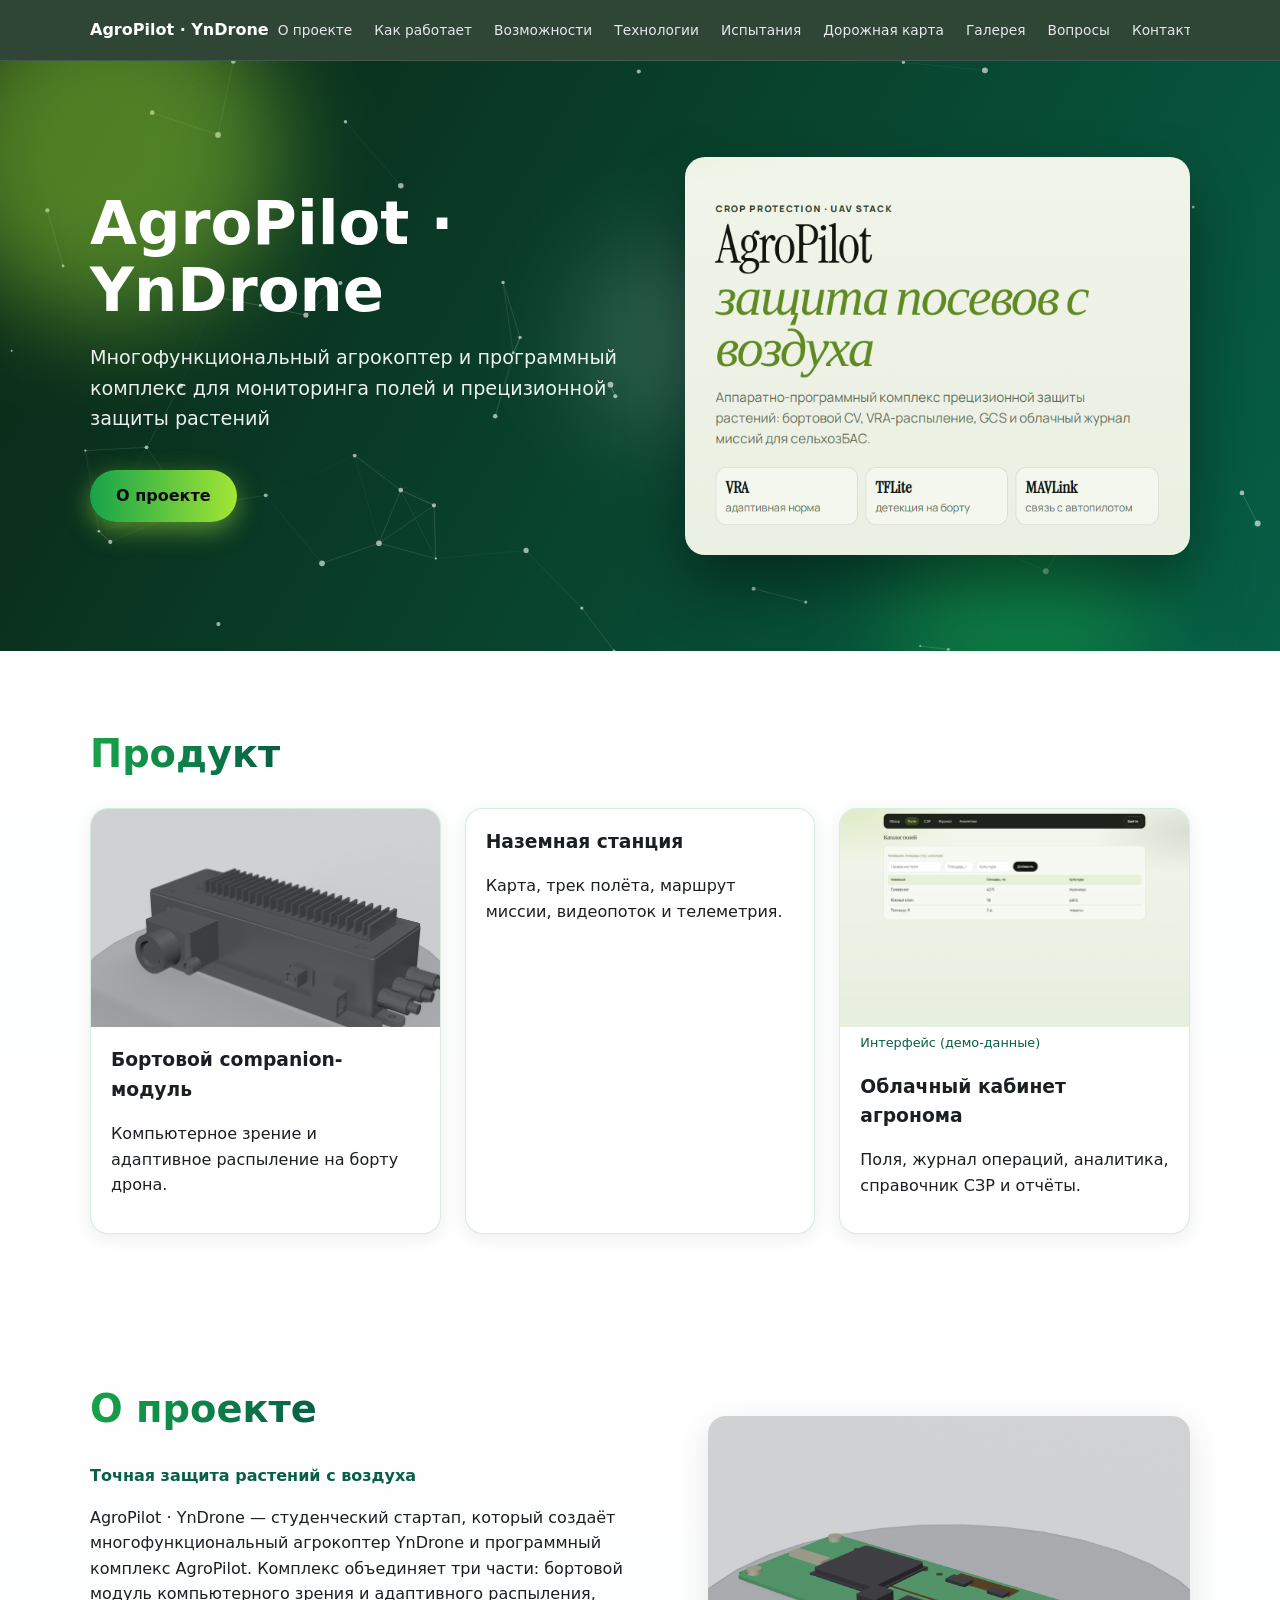
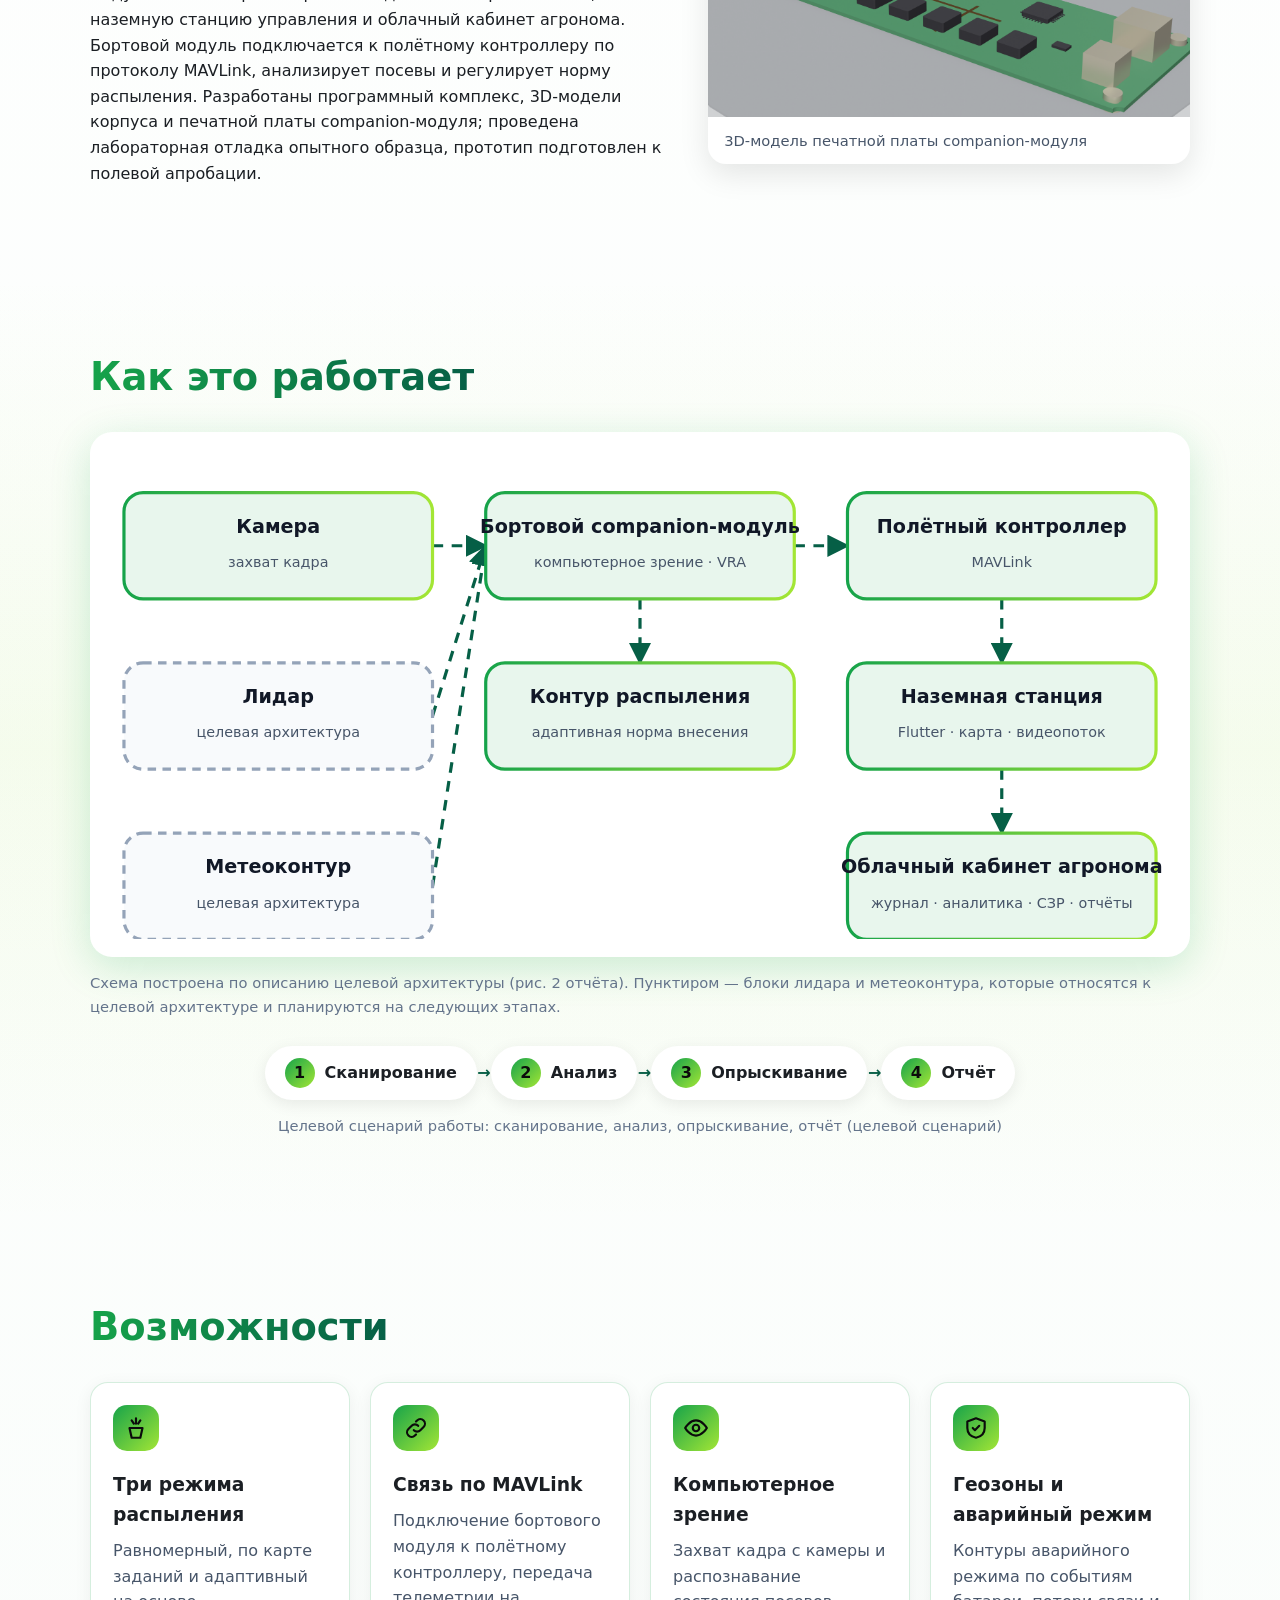
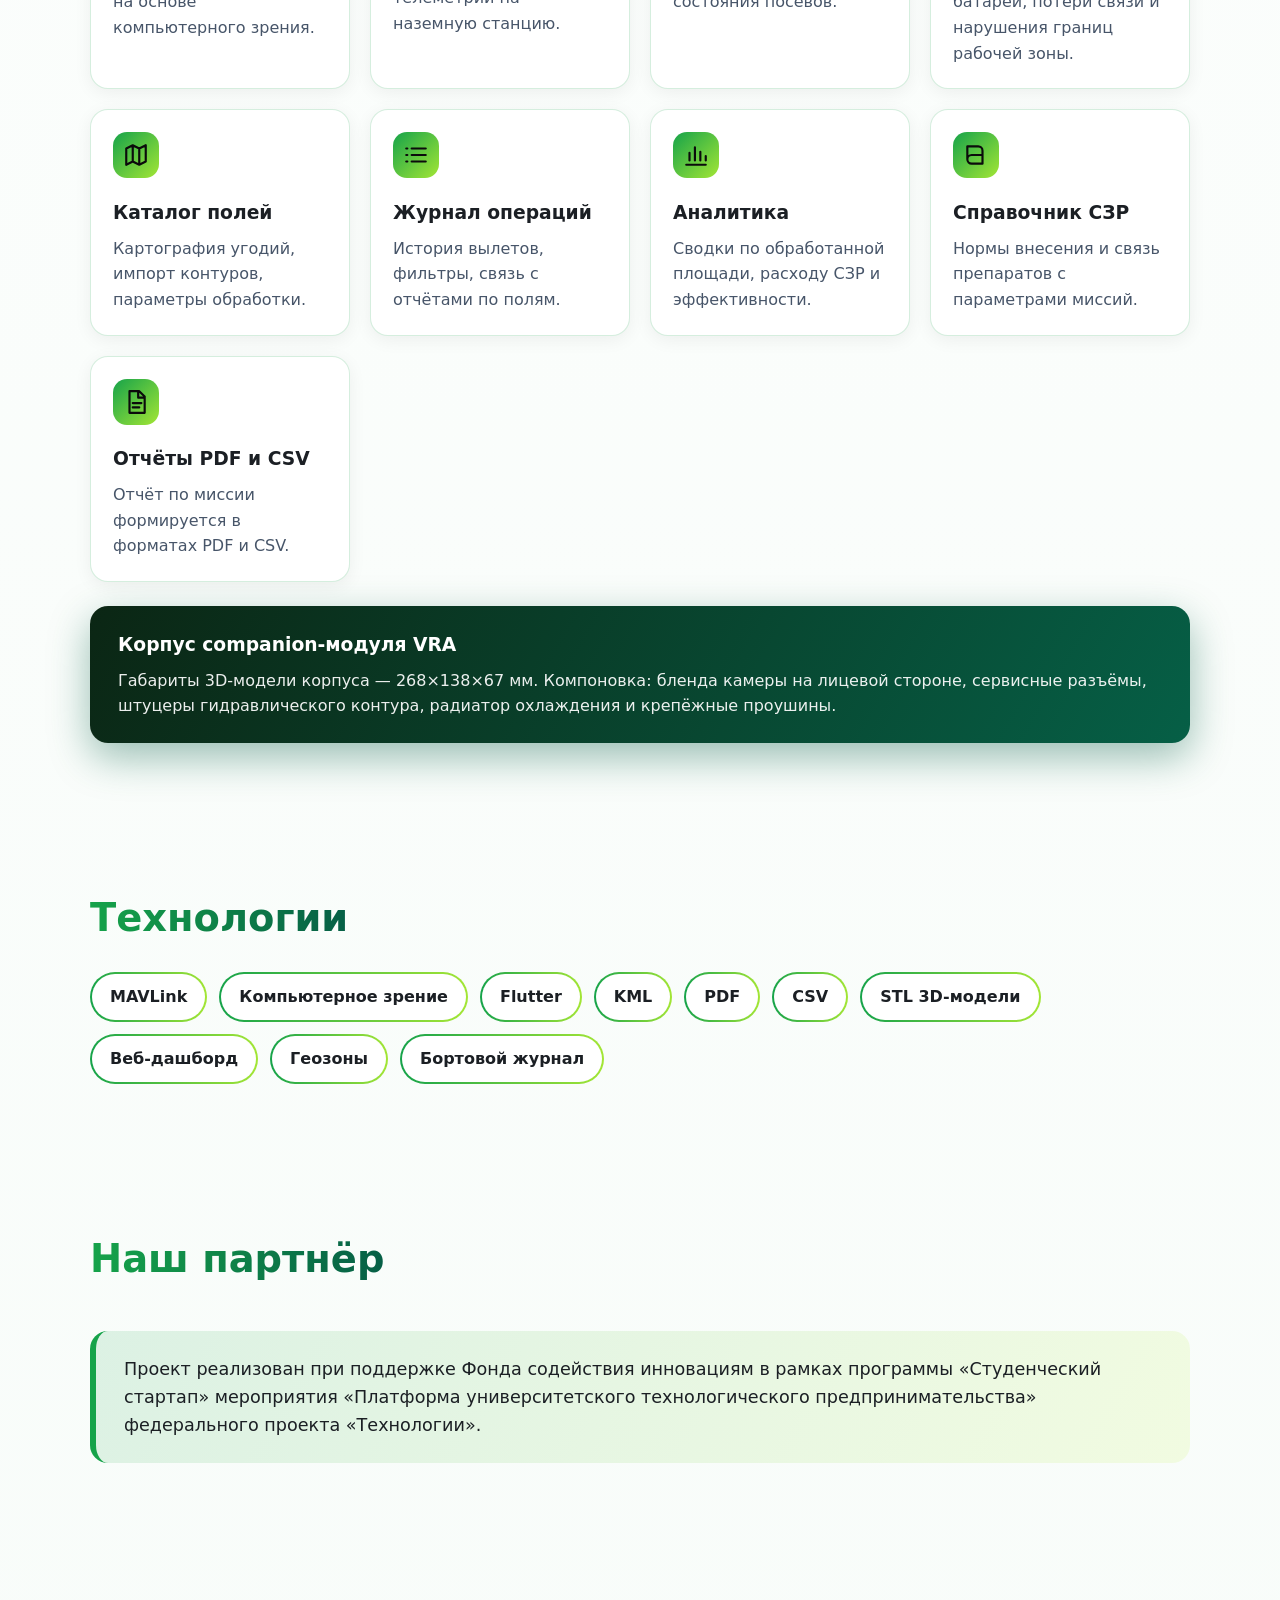
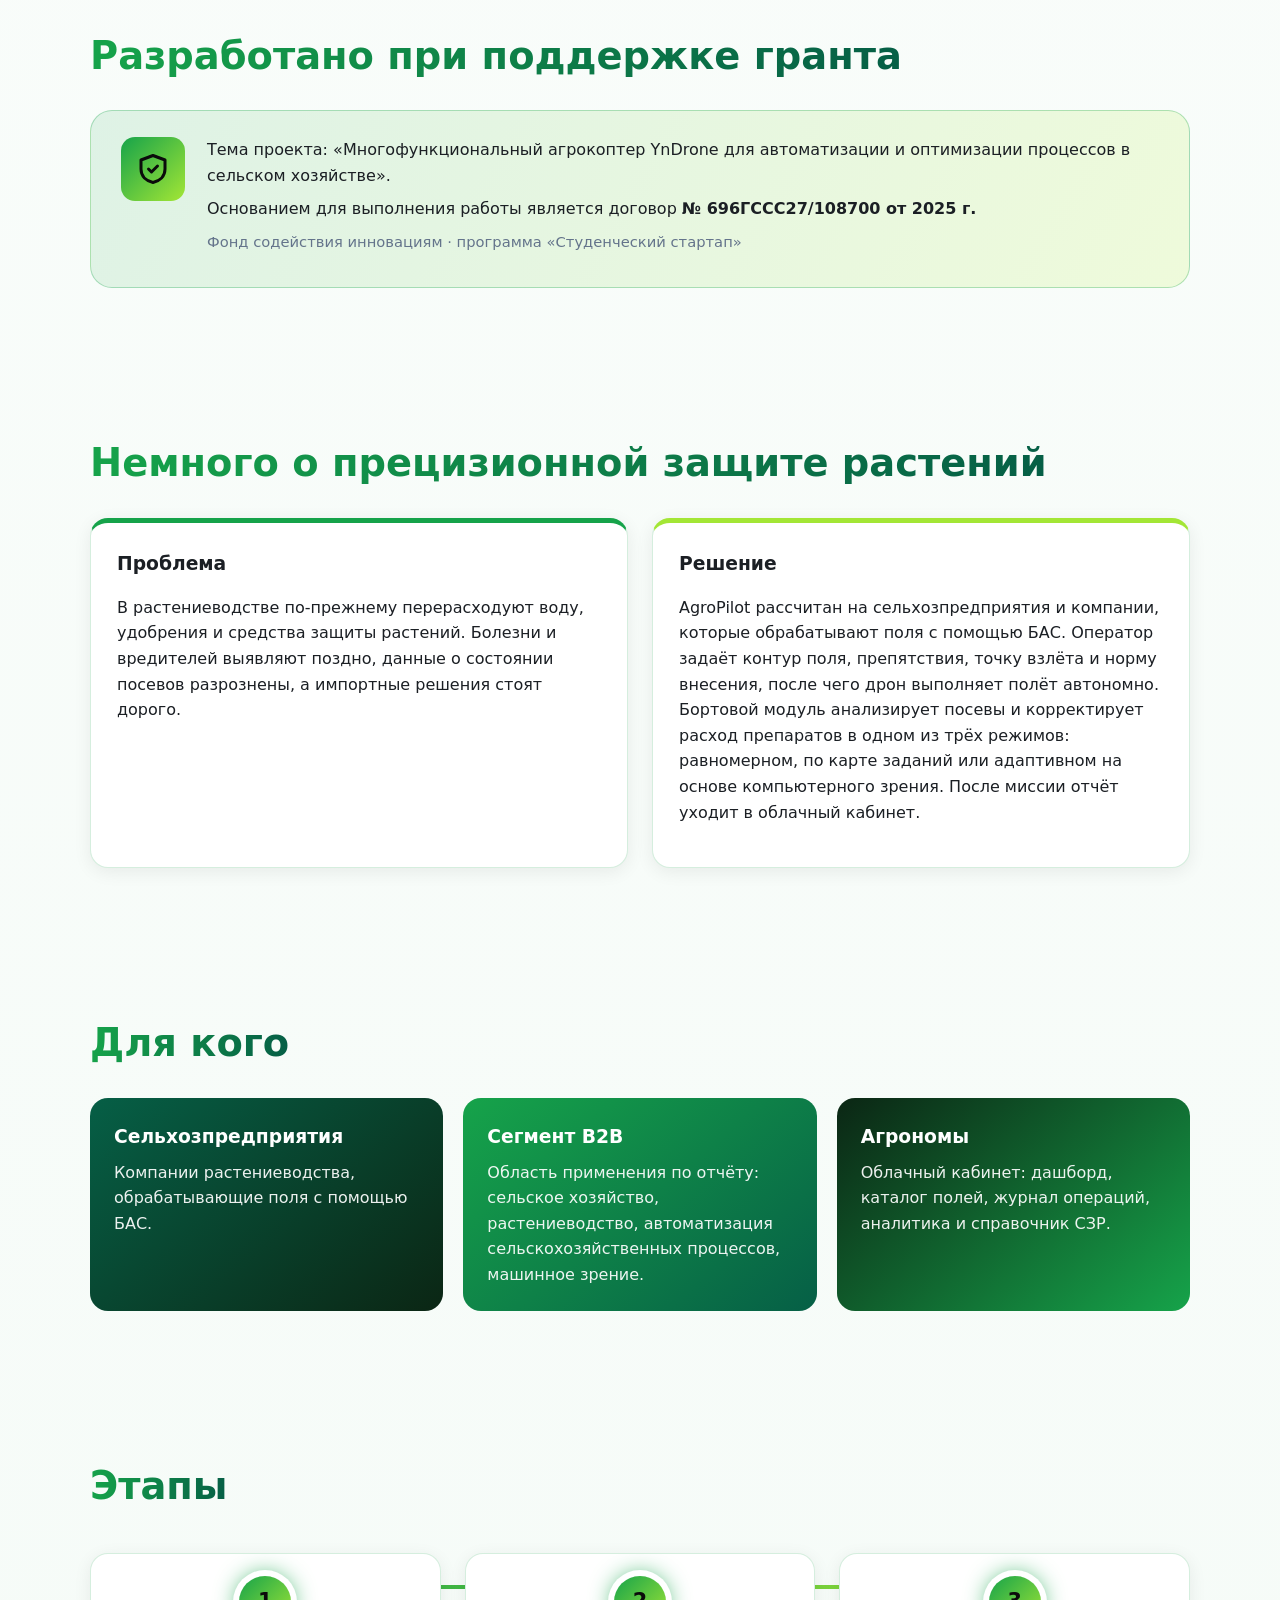
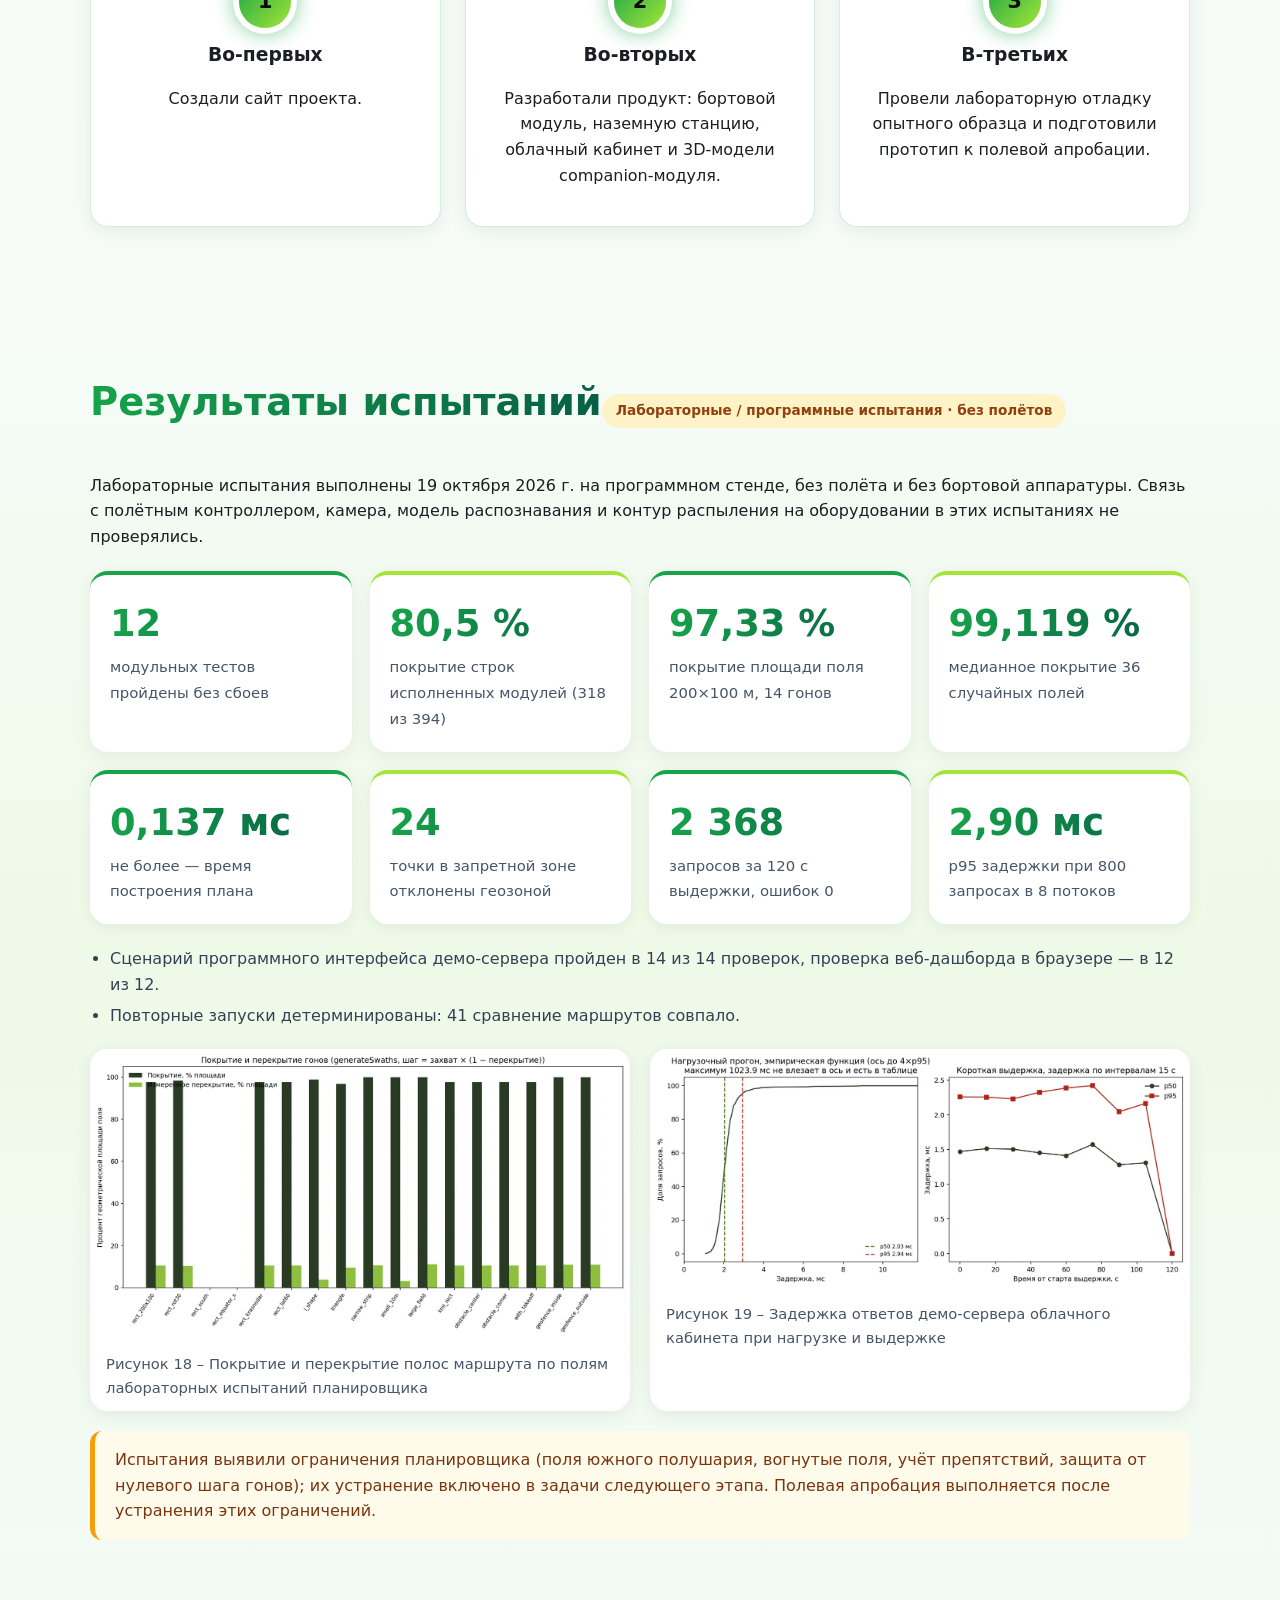
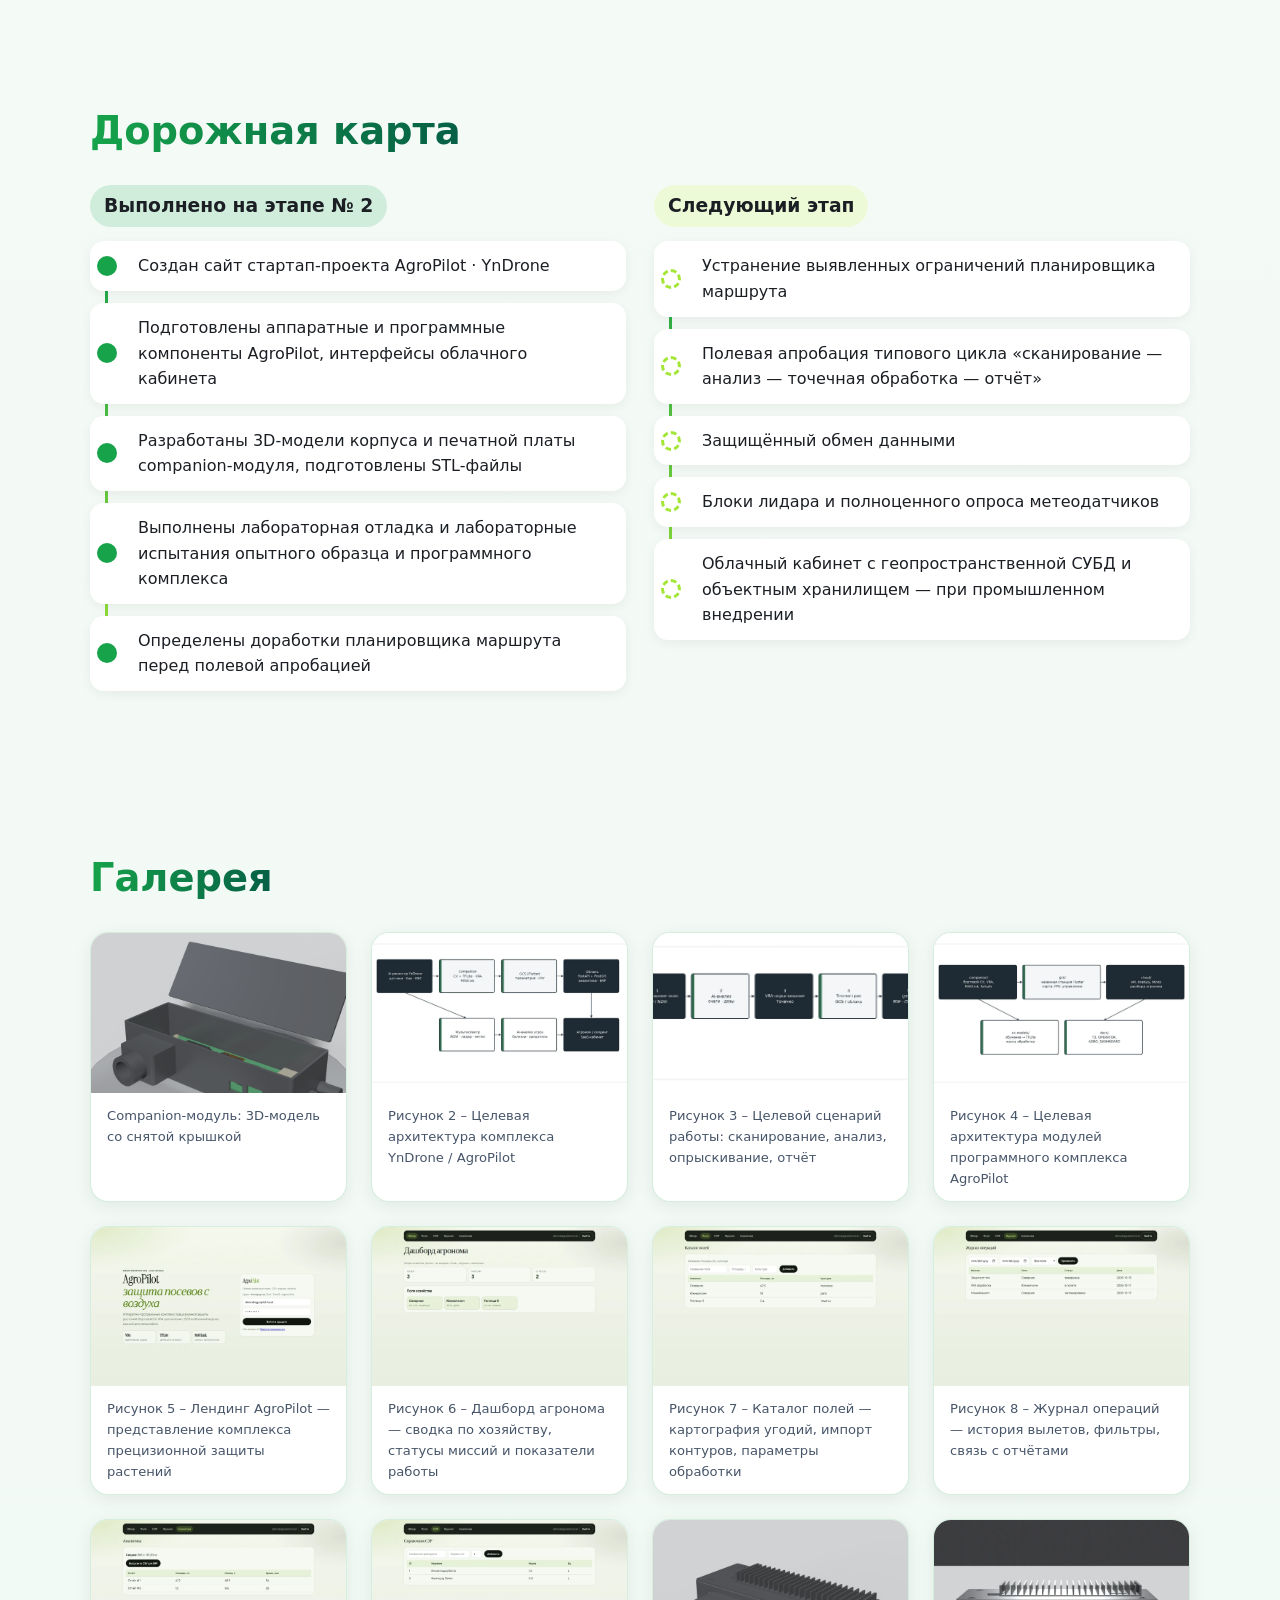
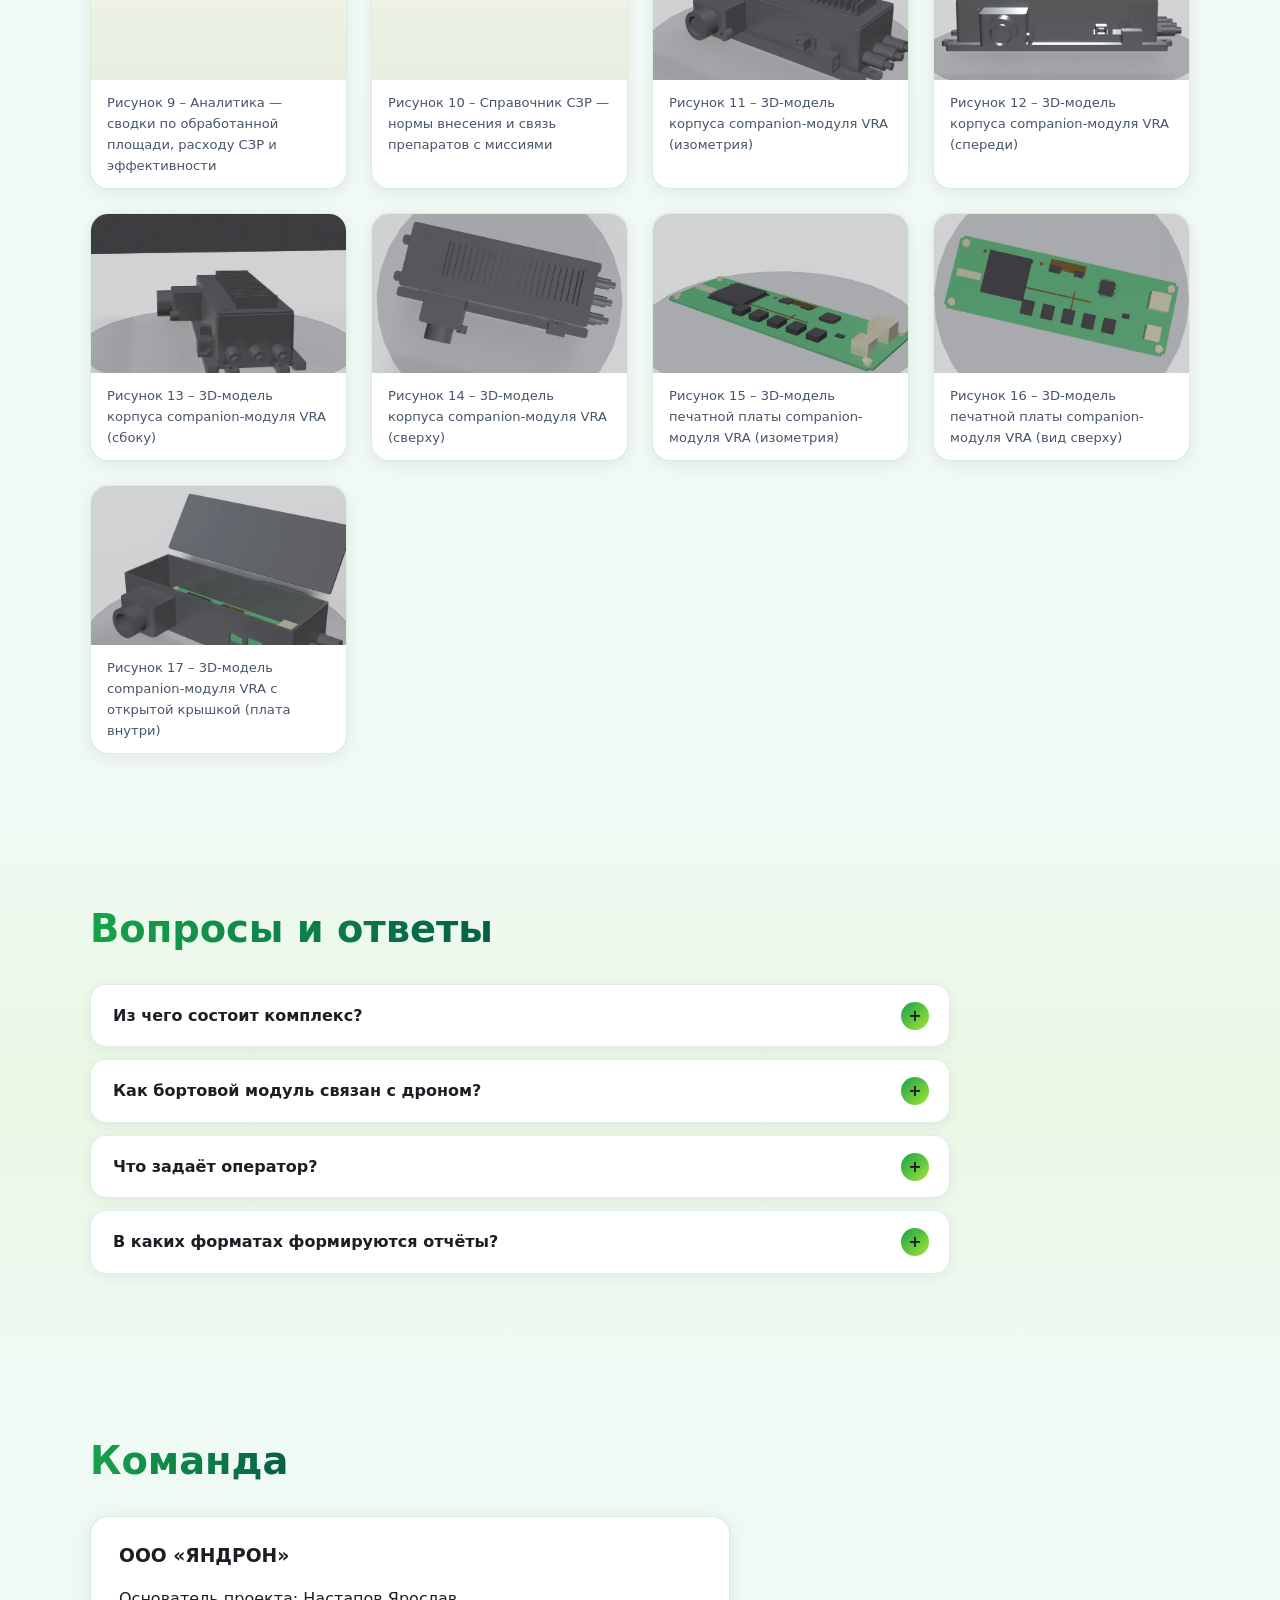
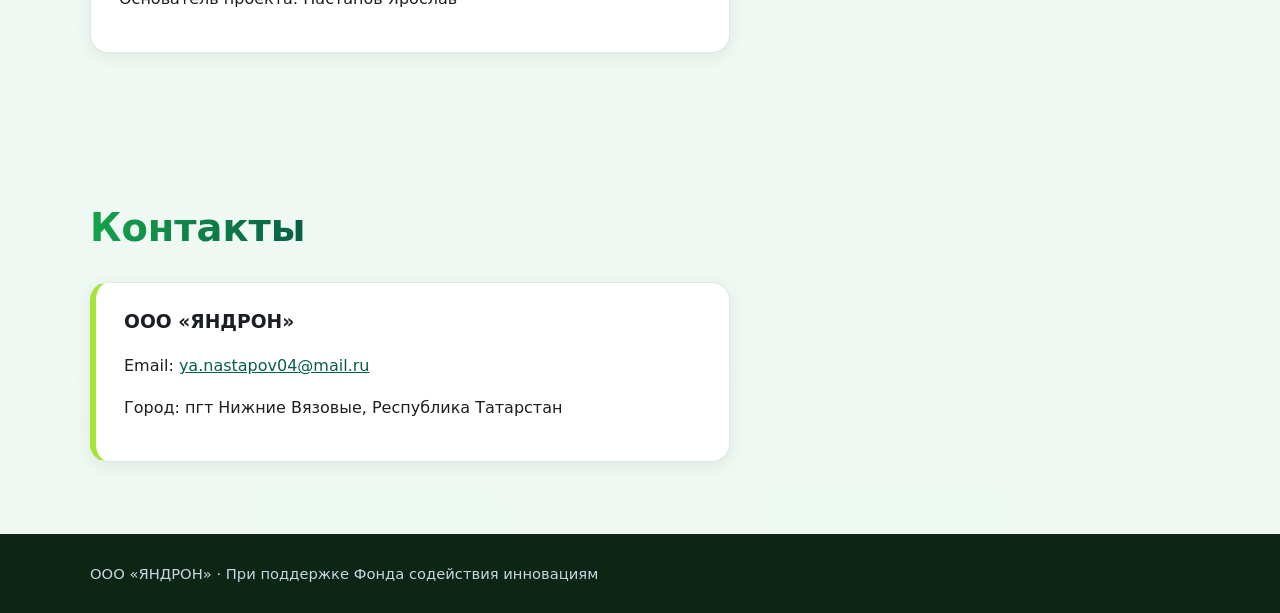
==== commit 879dc0fd: "Убран вопрос о полётах" ====
--- a/index.html
+++ b/index.html
@@ -5,6 +5,6 @@
 <section id="partner" class="reveal"><div class="wrap"><h2>Наш партнёр</h2><p class="fund">Проект реализован при поддержке Фонда содействия инновациям в рамках программы «Студенческий стартап» мероприятия «Платформа университетского технологического предпринимательства» федерального проекта «Технологии».</p></div></section><section id="grant" class="reveal"><div class="wrap"><h2>Разработано при поддержке гранта</h2><div class="grant"><div class="gi"><svg viewBox="0 0 24 24" aria-hidden="true"><path d="M12 3l8 3v6c0 5-3.5 8-8 9-4.5-1-8-4-8-9V6zM9 12l2 2 4-4"/></svg></div><div><p>Тема проекта: «Многофункциональный агрокоптер YnDrone для автоматизации и оптимизации процессов в сельском хозяйстве».</p><p>Основанием для выполнения работы является договор <b>№ 696ГССС27/108700 от 2025 г.</b></p><p class="note">Фонд содействия инновациям · программа «Студенческий стартап»</p></div></div></div></section>
 <section id="info" class="reveal"><div class="wrap"><h2>Немного о прецизионной защите растений</h2><div class="pb"><div><h3>Проблема</h3><p>В растениеводстве по-прежнему перерасходуют воду, удобрения и средства защиты растений. Болезни и вредителей выявляют поздно, данные о состоянии посевов разрознены, а импортные решения стоят дорого.</p></div><div><h3>Решение</h3><p>AgroPilot рассчитан на сельхозпредприятия и компании, которые обрабатывают поля с помощью БАС. Оператор задаёт контур поля, препятствия, точку взлёта и норму внесения, после чего дрон выполняет полёт автономно. Бортовой модуль анализирует посевы и корректирует расход препаратов в одном из трёх режимов: равномерном, по карте заданий или адаптивном на основе компьютерного зрения. После миссии отчёт уходит в облачный кабинет.</p></div></div></div></section><section id="who" class="reveal"><div class="wrap"><h2>Для кого</h2><div class="who"><div class="wc"><h3>Сельхозпредприятия</h3><p>Компании растениеводства, обрабатывающие поля с помощью БАС.</p></div><div class="wc"><h3>Сегмент B2B</h3><p>Область применения по отчёту: сельское хозяйство, растениеводство, автоматизация сельскохозяйственных процессов, машинное зрение.</p></div><div class="wc"><h3>Агрономы</h3><p>Облачный кабинет: дашборд, каталог полей, журнал операций, аналитика и справочник СЗР.</p></div></div></div></section>
 <section id="steps" class="reveal"><div class="wrap"><h2>Этапы</h2><div class="steps"><div class="step"><div class="n">1</div><h3>Во-первых</h3><p>Создали сайт проекта.</p></div><div class="step"><div class="n">2</div><h3>Во-вторых</h3><p>Разработали продукт: бортовой модуль, наземную станцию, облачный кабинет и 3D-модели companion-модуля.</p></div><div class="step"><div class="n">3</div><h3>В-третьих</h3><p>Провели лабораторную отладку опытного образца и подготовили прототип к полевой апробации.</p></div></div></div></section><section id="tests" class="reveal"><div class="wrap"><h2>Результаты испытаний</h2><div class="badge">Лабораторные / программные испытания · без полётов</div><p>Лабораторные испытания выполнены 19 октября 2026 г. на программном стенде, без полёта и без бортовой аппаратуры. Связь с полётным контроллером, камера, модель распознавания и контур распыления на оборудовании в этих испытаниях не проверялись.</p><div class="counters"><div class="ct"><b data-to="12" data-dec="0" data-suf="">12</b><span>модульных тестов пройдены без сбоев</span></div><div class="ct"><b data-to="80.7" data-dec="1" data-suf=" %">80,7 %</b><span>покрытие строк исполненных модулей (318 из 394)</span></div><div class="ct"><b data-to="97.6" data-dec="2" data-suf=" %">97,60 %</b><span>покрытие площади поля 200×100 м, 14 гонов</span></div><div class="ct"><b data-to="99.391" data-dec="3" data-suf=" %">99,391 %</b><span>медианное покрытие 36 случайных полей</span></div><div class="ct"><b data-to="0.139" data-dec="3" data-suf=" мс">0,139 мс</b><span>не более — время построения плана</span></div><div class="ct"><b data-to="24" data-dec="0" data-suf="">24</b><span>точки в запретной зоне отклонены геозоной</span></div><div class="ct"><b data-to="2400" data-dec="0" data-suf="">2 400</b><span>запросов за 120 с выдержки, ошибок 0</span></div><div class="ct"><b data-to="2.94" data-dec="2" data-suf=" мс">2,94 мс</b><span>p95 задержки при 800 запросах в 8 потоков</span></div></div><ul class="more"><li>Сценарий программного интерфейса демо-сервера пройден в 14 из 14 проверок, проверка веб-дашборда в браузере — в 12 из 12.</li><li>Повторные запуски детерминированы: 41 сравнение маршрутов совпало.</li></ul><div class="charts"><figure><img src="img/r/fig18.webp" alt="Рисунок 18 – Покрытие и перекрытие полос маршрута по полям лабораторных испытаний планировщика" loading="lazy"><figcaption>Рисунок 18 – Покрытие и перекрытие полос маршрута по полям лабораторных испытаний планировщика</figcaption></figure><figure><img src="img/r/fig19.webp" alt="Рисунок 19 – Задержка ответов демо-сервера облачного кабинета при нагрузке и выдержке" loading="lazy"><figcaption>Рисунок 19 – Задержка ответов демо-сервера облачного кабинета при нагрузке и выдержке</figcaption></figure></div><p class="limits">Испытания выявили ограничения планировщика (поля южного полушария, вогнутые поля, учёт препятствий, защита от нулевого шага гонов); их устранение включено в задачи следующего этапа. Полевая апробация выполняется после устранения этих ограничений.</p></div></section><section id="roadmap" class="reveal"><div class="wrap"><h2>Дорожная карта</h2><div class="road"><div><h3 class="rh done">Выполнено на этапе № 2</h3><ul><li class="ok">Создан сайт стартап-проекта AgroPilot · YnDrone</li><li class="ok">Подготовлены аппаратные и программные компоненты AgroPilot, интерфейсы облачного кабинета</li><li class="ok">Разработаны 3D-модели корпуса и печатной платы companion-модуля, подготовлены STL-файлы</li><li class="ok">Выполнены лабораторная отладка и лабораторные испытания опытного образца и программного комплекса</li><li class="ok">Определены доработки планировщика маршрута перед полевой апробацией</li></ul></div><div><h3 class="rh next">Следующий этап</h3><ul><li class="nx">Устранение выявленных ограничений планировщика маршрута</li><li class="nx">Полевая апробация типового цикла «сканирование — анализ — точечная обработка — отчёт»</li><li class="nx">Защищённый обмен данными</li><li class="nx">Блоки лидара и полноценного опроса метеодатчиков</li><li class="nx">Облачный кабинет с геопространственной СУБД и объектным хранилищем — при промышленном внедрении</li></ul></div></div></div></section><section id="gallery" class="reveal"><div class="wrap"><h2>Галерея</h2><div class="cards gal"><figure><img src="img/03_companion_modul_vra_otkrytaya_kryshka.png" alt="Companion-модуль: 3D-модель со снятой крышкой" loading="lazy"><figcaption>Companion-модуль: 3D-модель со снятой крышкой</figcaption></figure><figure><img src="img/r/fig02.webp" alt="Рисунок 2 – Целевая архитектура комплекса YnDrone / AgroPilot" loading="lazy"><figcaption>Рисунок 2 – Целевая архитектура комплекса YnDrone / AgroPilot</figcaption></figure><figure><img src="img/r/fig03.webp" alt="Рисунок 3 – Целевой сценарий работы: сканирование, анализ, опрыскивание, отчёт" loading="lazy"><figcaption>Рисунок 3 – Целевой сценарий работы: сканирование, анализ, опрыскивание, отчёт</figcaption></figure><figure><img src="img/r/fig04.webp" alt="Рисунок 4 – Целевая архитектура модулей программного комплекса AgroPilot" loading="lazy"><figcaption>Рисунок 4 – Целевая архитектура модулей программного комплекса AgroPilot</figcaption></figure><figure><img src="img/r/fig05.webp" alt="Рисунок 5 – Лендинг AgroPilot — представление комплекса прецизионной защиты растений" loading="lazy"><figcaption>Рисунок 5 – Лендинг AgroPilot — представление комплекса прецизионной защиты растений</figcaption></figure><figure><img src="img/r/fig06.webp" alt="Рисунок 6 – Дашборд агронома — сводка по хозяйству, статусы миссий и показатели работы" loading="lazy"><figcaption>Рисунок 6 – Дашборд агронома — сводка по хозяйству, статусы миссий и показатели работы</figcaption></figure><figure><img src="img/r/fig07.webp" alt="Рисунок 7 – Каталог полей — картография угодий, импорт контуров, параметры обработки" loading="lazy"><figcaption>Рисунок 7 – Каталог полей — картография угодий, импорт контуров, параметры обработки</figcaption></figure><figure><img src="img/r/fig08.webp" alt="Рисунок 8 – Журнал операций — история вылетов, фильтры, связь с отчётами" loading="lazy"><figcaption>Рисунок 8 – Журнал операций — история вылетов, фильтры, связь с отчётами</figcaption></figure><figure><img src="img/r/fig09.webp" alt="Рисунок 9 – Аналитика — сводки по обработанной площади, расходу СЗР и эффективности" loading="lazy"><figcaption>Рисунок 9 – Аналитика — сводки по обработанной площади, расходу СЗР и эффективности</figcaption></figure><figure><img src="img/r/fig10.webp" alt="Рисунок 10 – Справочник СЗР — нормы внесения и связь препаратов с миссиями" loading="lazy"><figcaption>Рисунок 10 – Справочник СЗР — нормы внесения и связь препаратов с миссиями</figcaption></figure><figure><img src="img/r/fig11.webp" alt="Рисунок 11 – 3D-модель корпуса companion-модуля VRA (изометрия)" loading="lazy"><figcaption>Рисунок 11 – 3D-модель корпуса companion-модуля VRA (изометрия)</figcaption></figure><figure><img src="img/r/fig12.webp" alt="Рисунок 12 – 3D-модель корпуса companion-модуля VRA (спереди)" loading="lazy"><figcaption>Рисунок 12 – 3D-модель корпуса companion-модуля VRA (спереди)</figcaption></figure><figure><img src="img/r/fig13.webp" alt="Рисунок 13 – 3D-модель корпуса companion-модуля VRA (сбоку)" loading="lazy"><figcaption>Рисунок 13 – 3D-модель корпуса companion-модуля VRA (сбоку)</figcaption></figure><figure><img src="img/r/fig14.webp" alt="Рисунок 14 – 3D-модель корпуса companion-модуля VRA (сверху)" loading="lazy"><figcaption>Рисунок 14 – 3D-модель корпуса companion-модуля VRA (сверху)</figcaption></figure><figure><img src="img/r/fig15.webp" alt="Рисунок 15 – 3D-модель печатной платы companion-модуля VRA (изометрия)" loading="lazy"><figcaption>Рисунок 15 – 3D-модель печатной платы companion-модуля VRA (изометрия)</figcaption></figure><figure><img src="img/r/fig16.webp" alt="Рисунок 16 – 3D-модель печатной платы companion-модуля VRA (вид сверху)" loading="lazy"><figcaption>Рисунок 16 – 3D-модель печатной платы companion-модуля VRA (вид сверху)</figcaption></figure><figure><img src="img/r/fig17.webp" alt="Рисунок 17 – 3D-модель companion-модуля VRA с открытой крышкой (плата внутри)" loading="lazy"><figcaption>Рисунок 17 – 3D-модель companion-модуля VRA с открытой крышкой (плата внутри)</figcaption></figure></div></div></section>
-<section id="faq" class="reveal"><div class="wrap"><h2>Вопросы и ответы</h2><div class="faq"><details><summary>Проводились ли полёты?</summary><p>Нет. Лабораторные испытания выполнены 19 октября 2026 г. на программном стенде, без полёта и без бортовой аппаратуры. Полевая апробация выполняется после устранения выявленных ограничений планировщика.</p></details><details><summary>Из чего состоит комплекс?</summary><p>Бортовой модуль компьютерного зрения и адаптивного распыления, наземная станция управления и облачный кабинет агронома.</p></details><details><summary>Как бортовой модуль связан с дроном?</summary><p>Бортовой модуль подключается к полётному контроллеру по протоколу MAVLink, захватывает кадр с камеры, распознаёт состояние посевов, управляет нормой распыления и передаёт телеметрию на наземную станцию.</p></details><details><summary>Что задаёт оператор?</summary><p>Контур поля, препятствия, точку взлёта, целевую норму внесения и режим распыления. Дрон выполняет автономный полёт; после миссии отчёт передаётся в облако.</p></details><details><summary>В каких форматах формируются отчёты?</summary><p>Отчёт по миссии формируется в форматах PDF и CSV.</p></details></div></div></section><section id="team" class="reveal"><div class="wrap"><h2>Команда</h2><div class="team"><h3>ООО «ЯНДРОН»</h3><p>Основатель проекта: Настапов Ярослав</p></div></div></section>
+<section id="faq" class="reveal"><div class="wrap"><h2>Вопросы и ответы</h2><div class="faq"><details><summary>Из чего состоит комплекс?</summary><p>Бортовой модуль компьютерного зрения и адаптивного распыления, наземная станция управления и облачный кабинет агронома.</p></details><details><summary>Как бортовой модуль связан с дроном?</summary><p>Бортовой модуль подключается к полётному контроллеру по протоколу MAVLink, захватывает кадр с камеры, распознаёт состояние посевов, управляет нормой распыления и передаёт телеметрию на наземную станцию.</p></details><details><summary>Что задаёт оператор?</summary><p>Контур поля, препятствия, точку взлёта, целевую норму внесения и режим распыления. Дрон выполняет автономный полёт; после миссии отчёт передаётся в облако.</p></details><details><summary>В каких форматах формируются отчёты?</summary><p>Отчёт по миссии формируется в форматах PDF и CSV.</p></details></div></div></section><section id="team" class="reveal"><div class="wrap"><h2>Команда</h2><div class="team"><h3>ООО «ЯНДРОН»</h3><p>Основатель проекта: Настапов Ярослав</p></div></div></section>
 <section id="contacts" class="reveal"><div class="wrap"><h2>Контакты</h2><div class="team contacts"><h3>ООО «ЯНДРОН»</h3><p>Email: <a href="mailto:ya.nastapov04@mail.ru">ya.nastapov04@mail.ru</a></p><p>Город: пгт Нижние Вязовые, Республика Татарстан</p></div></div></section>
 <footer><div class="wrap">ООО «ЯНДРОН» · При поддержке Фонда содействия инновациям</div></footer><div id="lb" hidden><button aria-label="Закрыть">×</button><img alt=""><p></p></div><script src="app.js" defer></script></body></html>
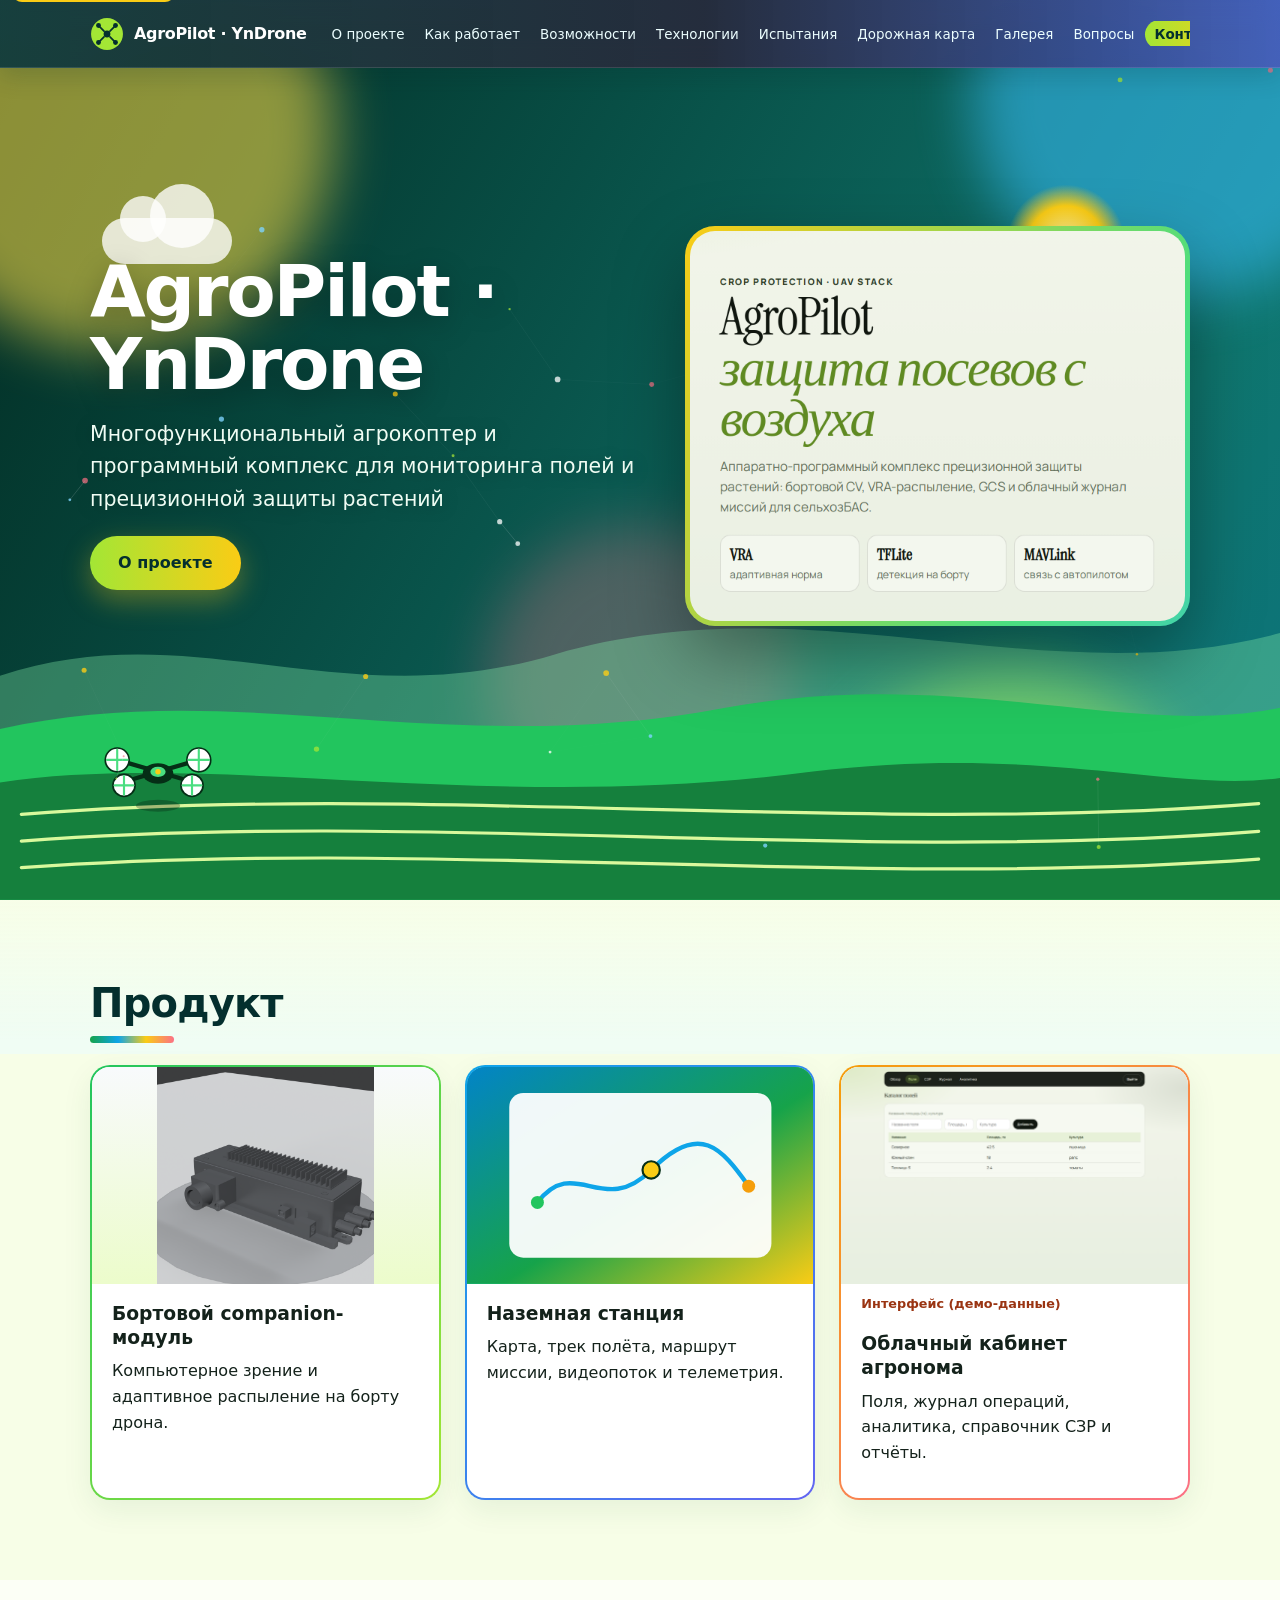
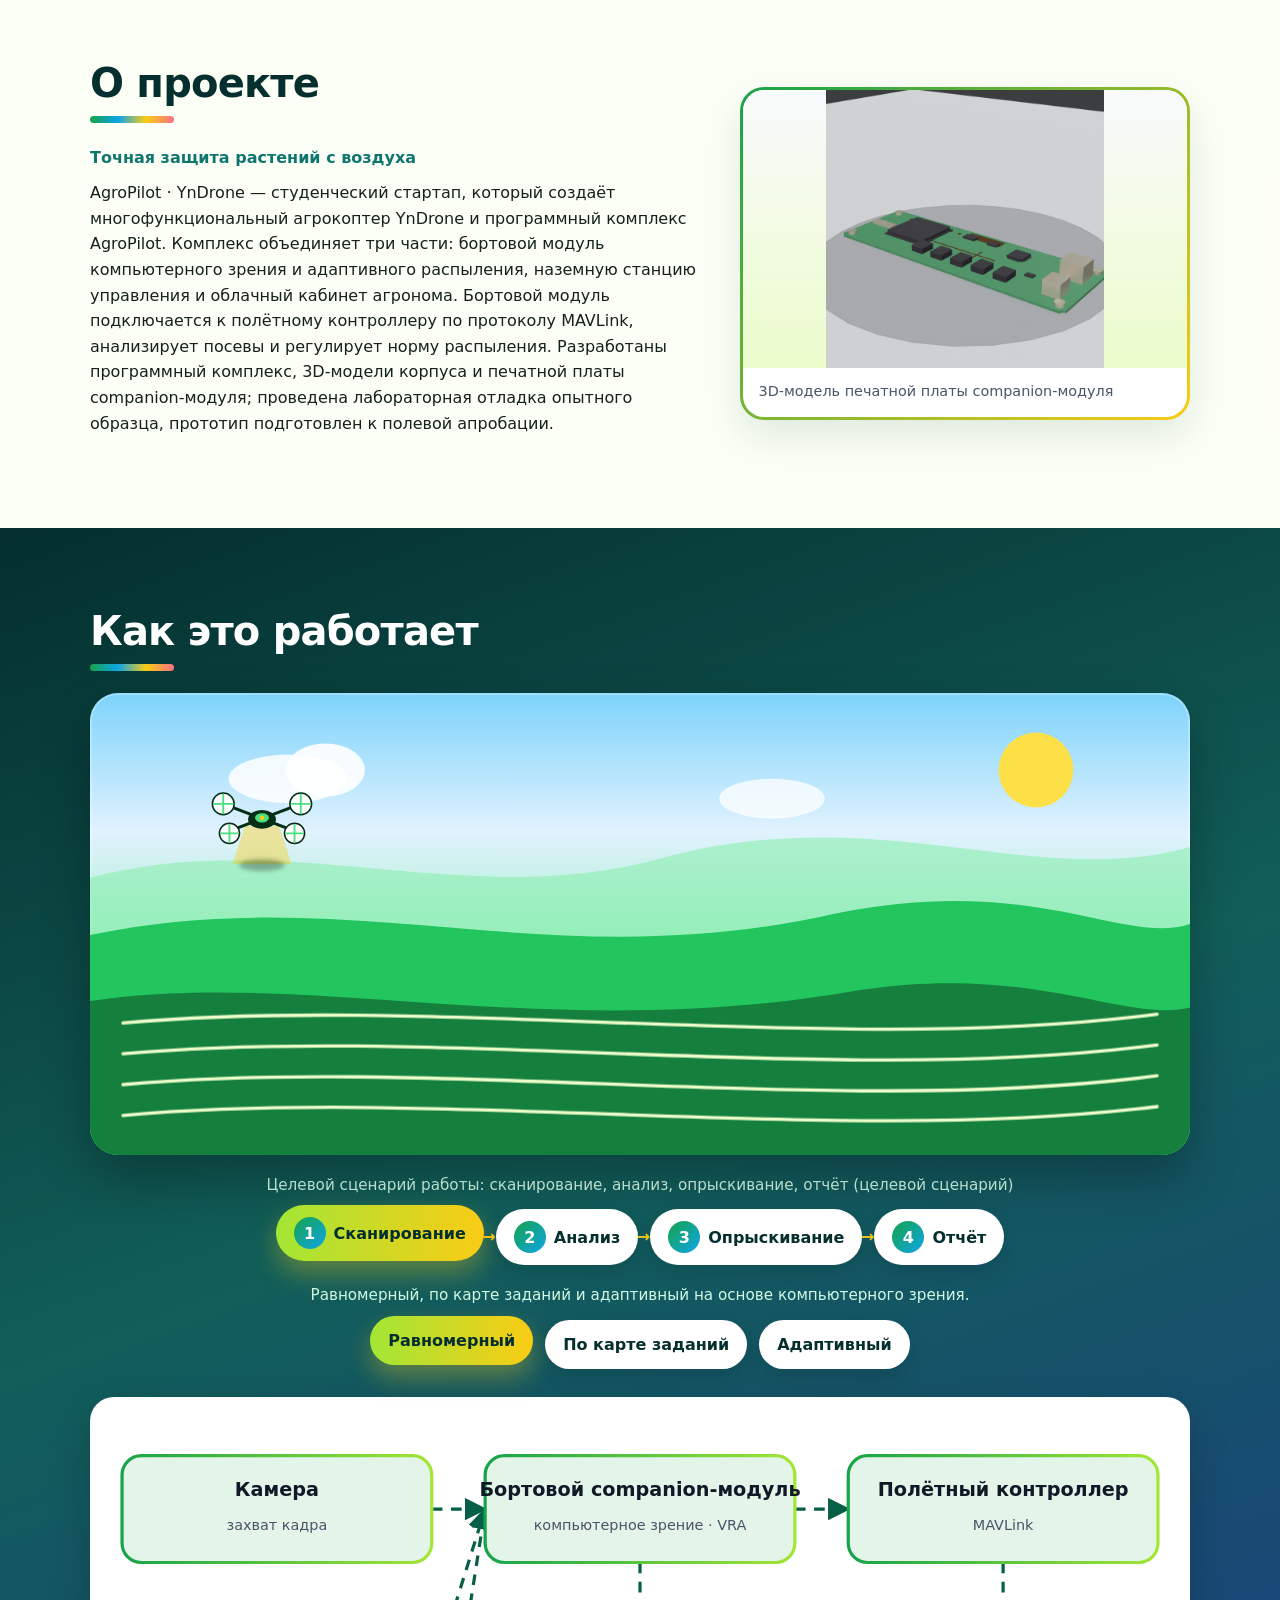
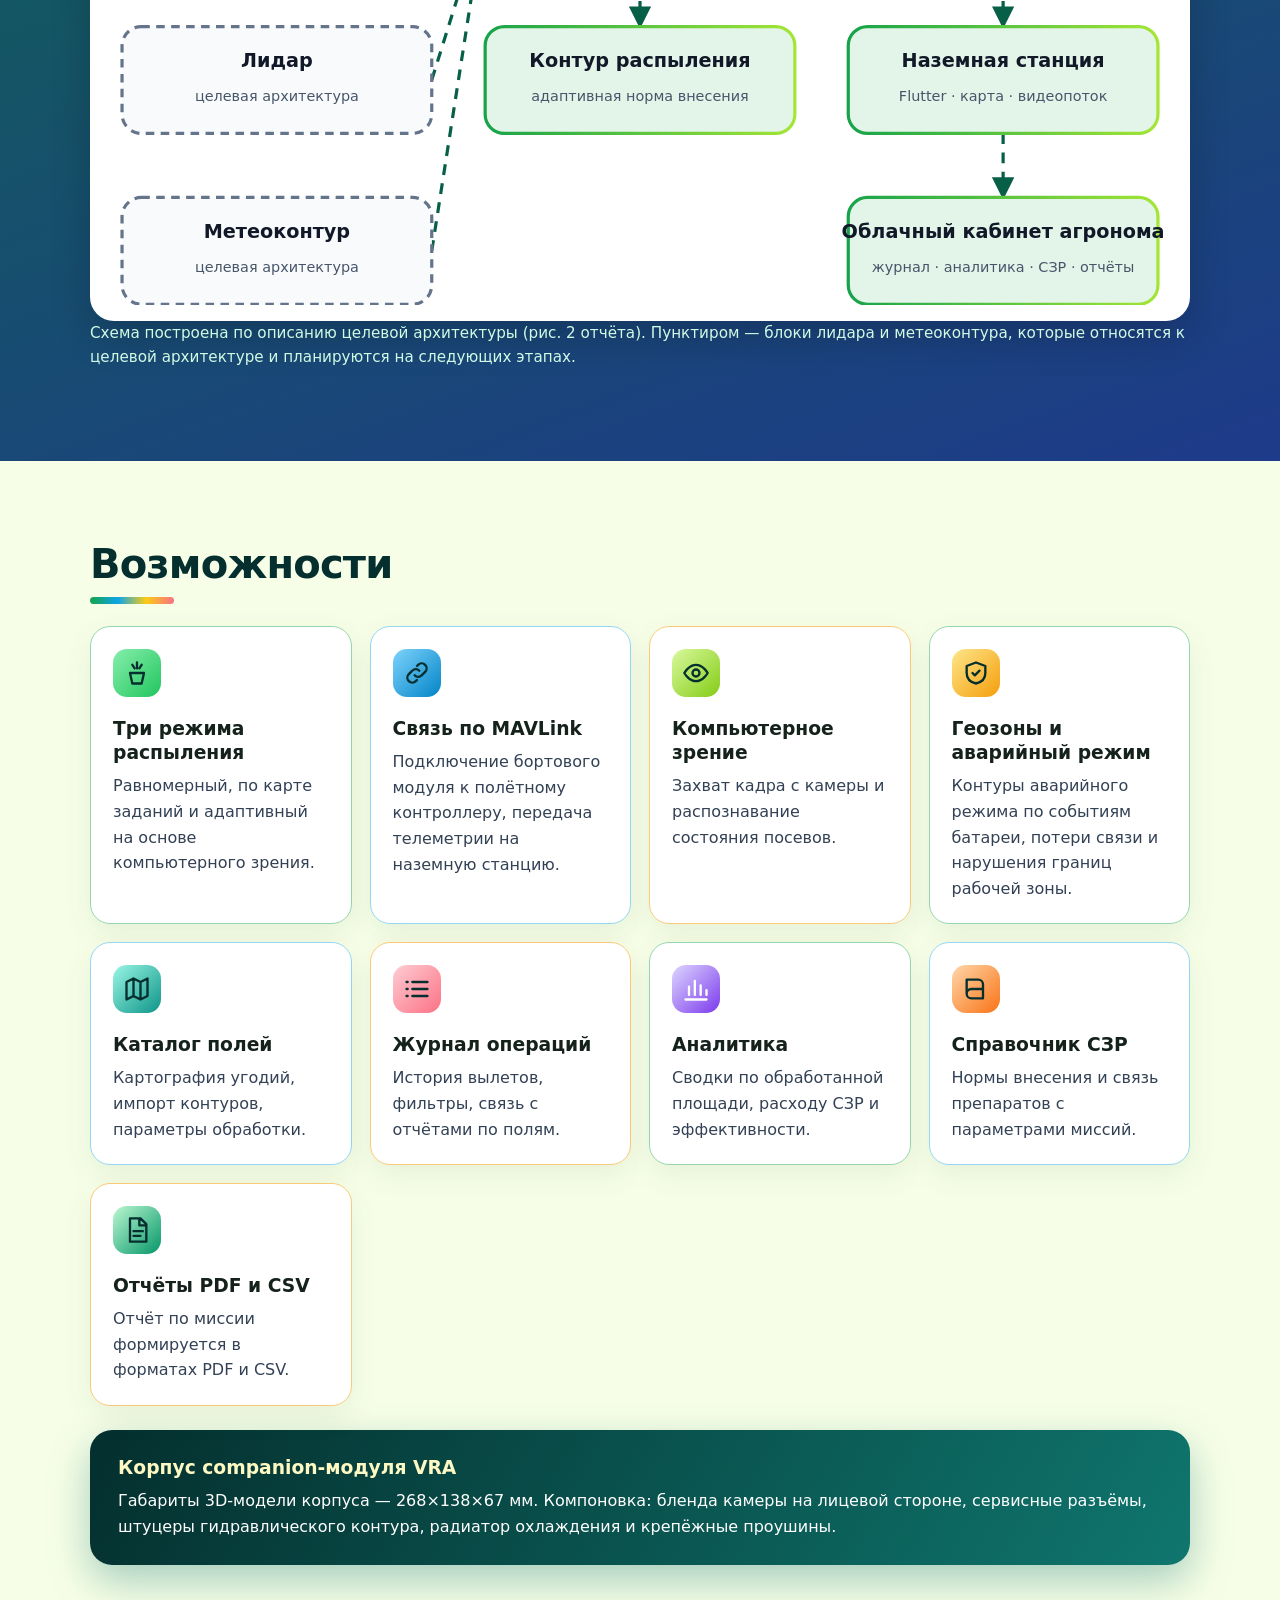
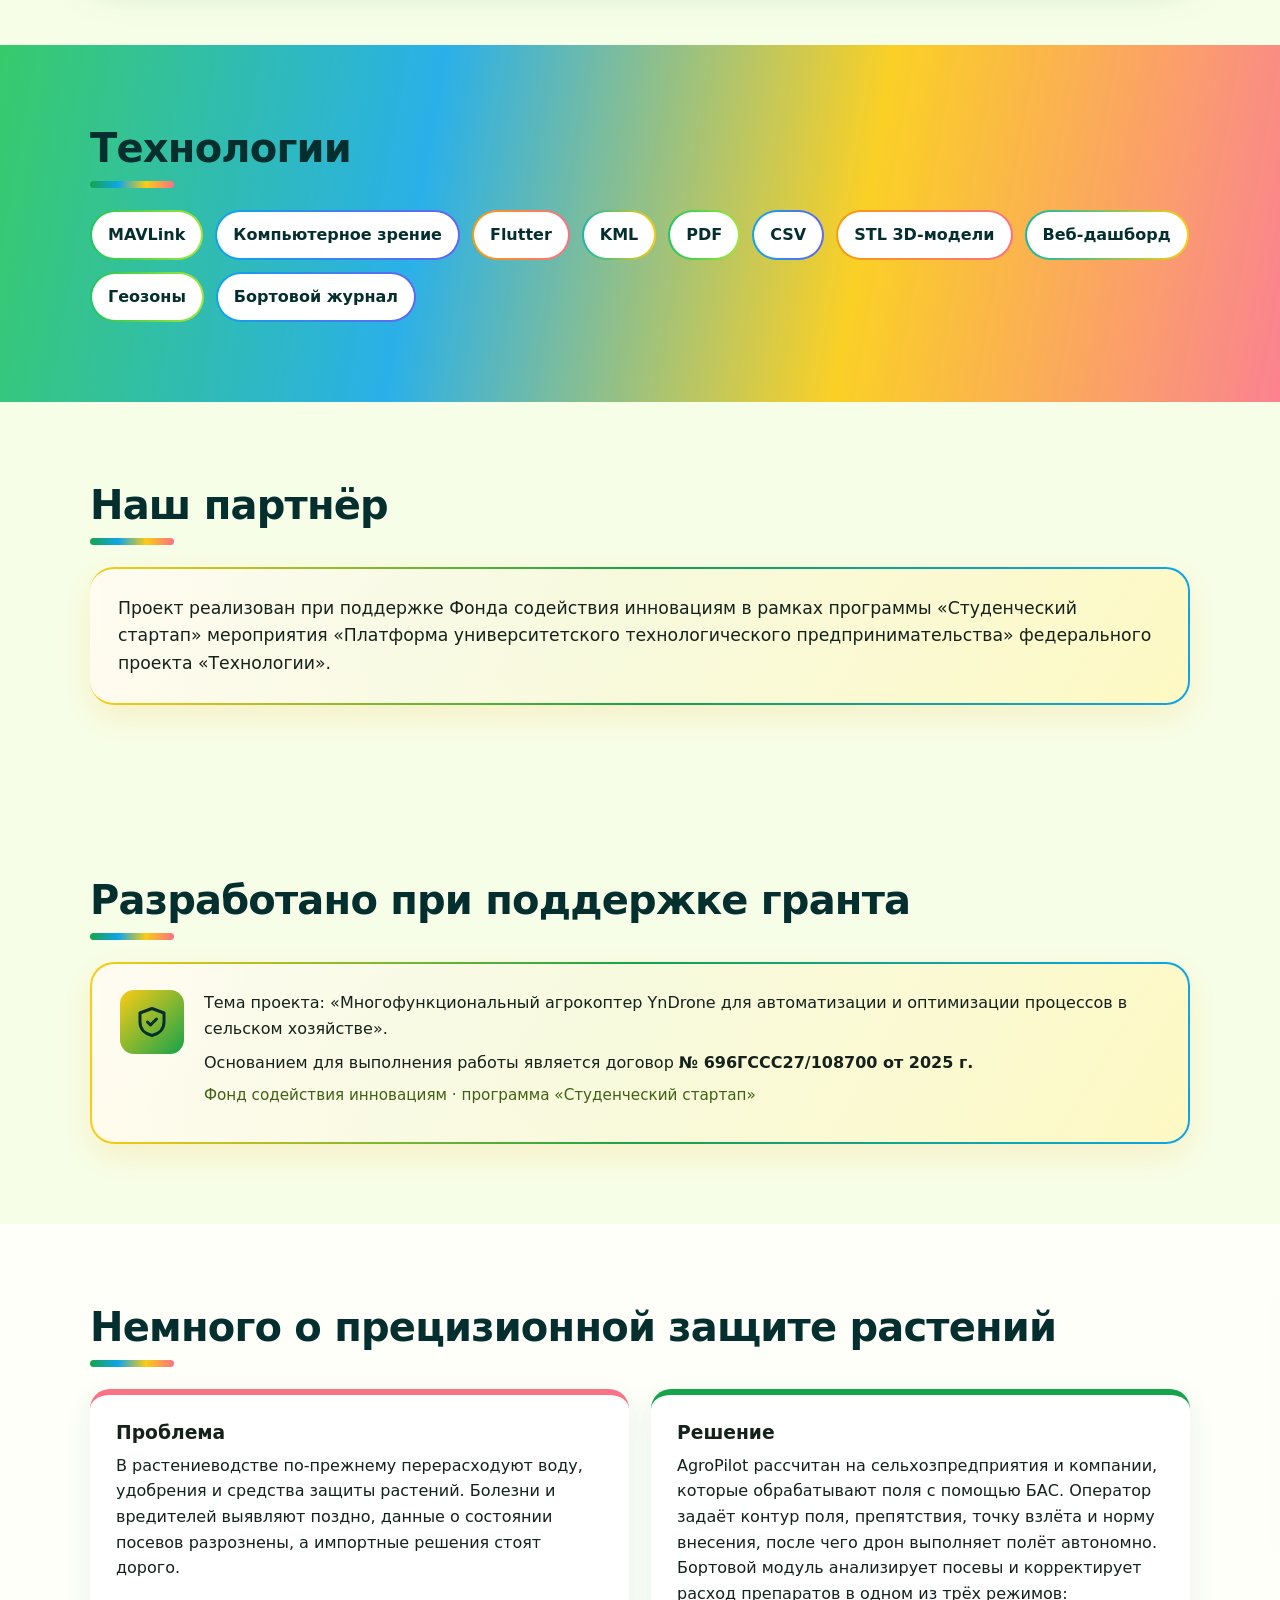
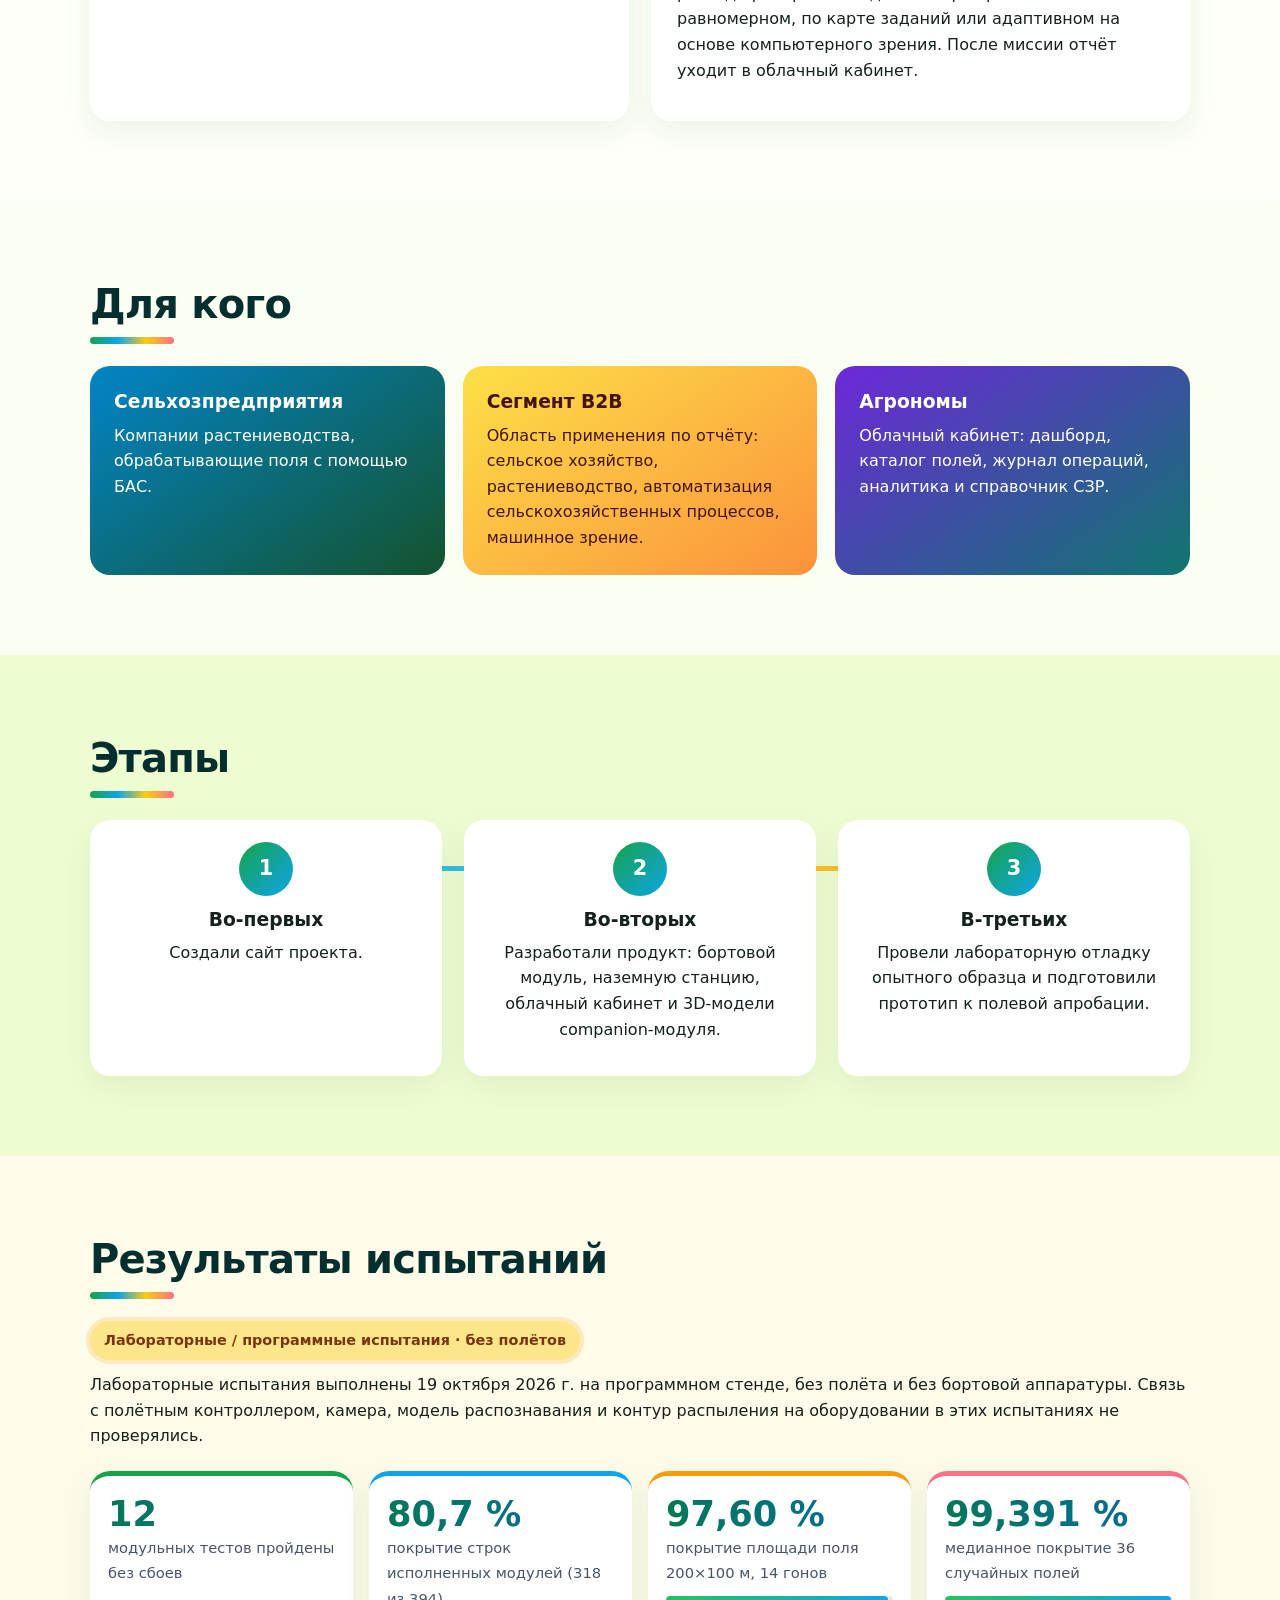
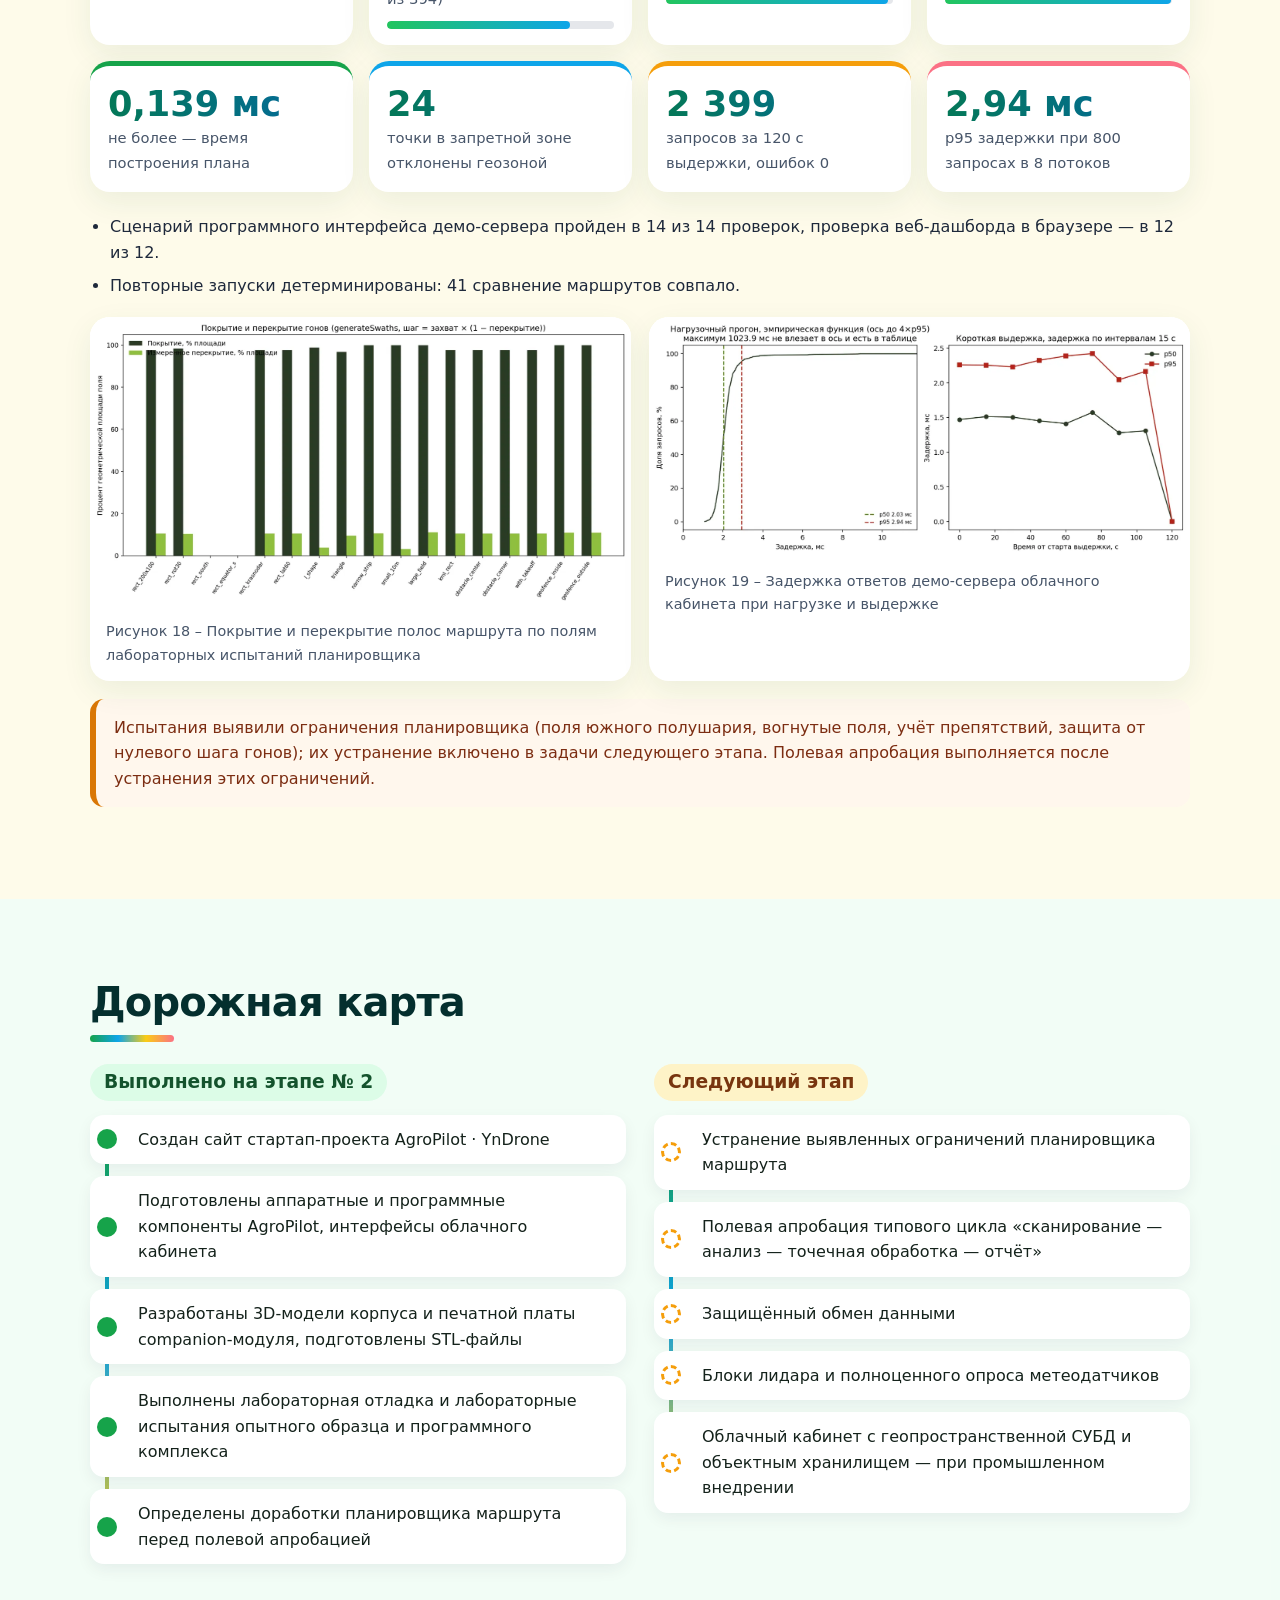
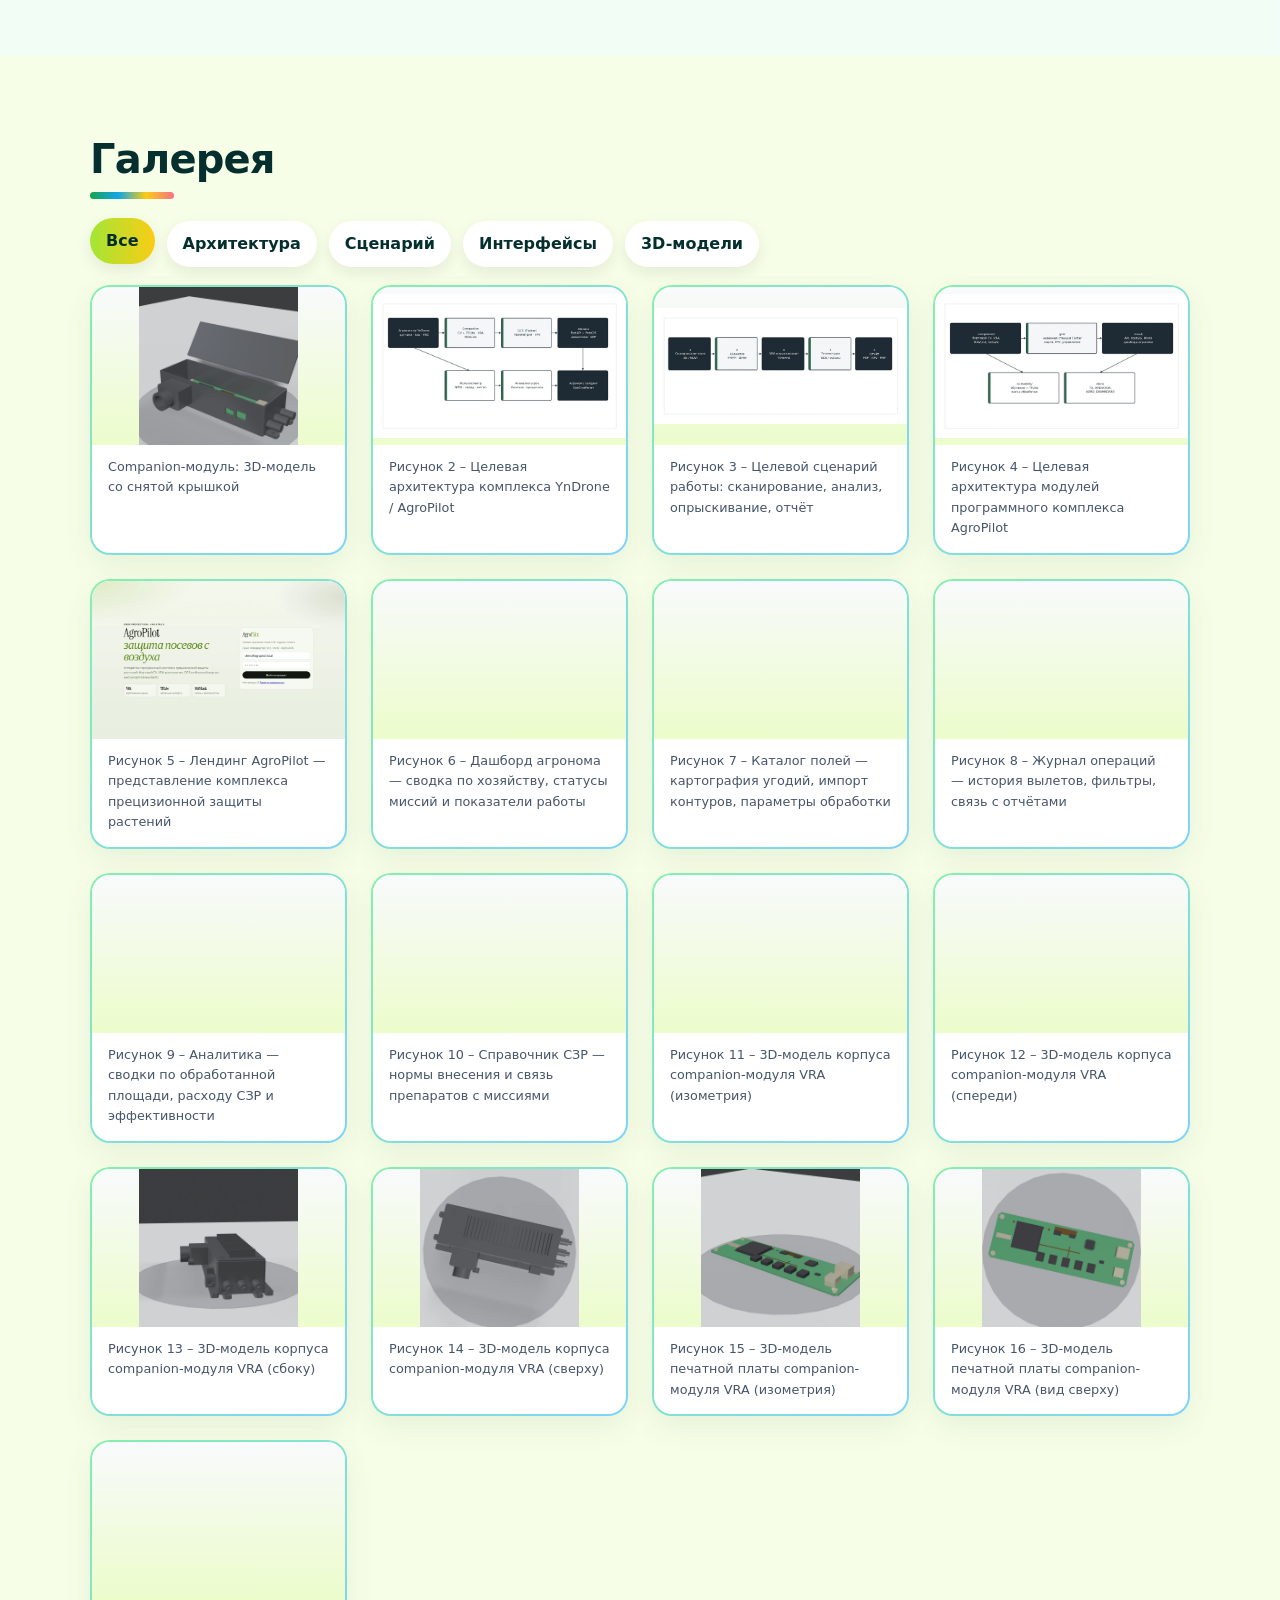
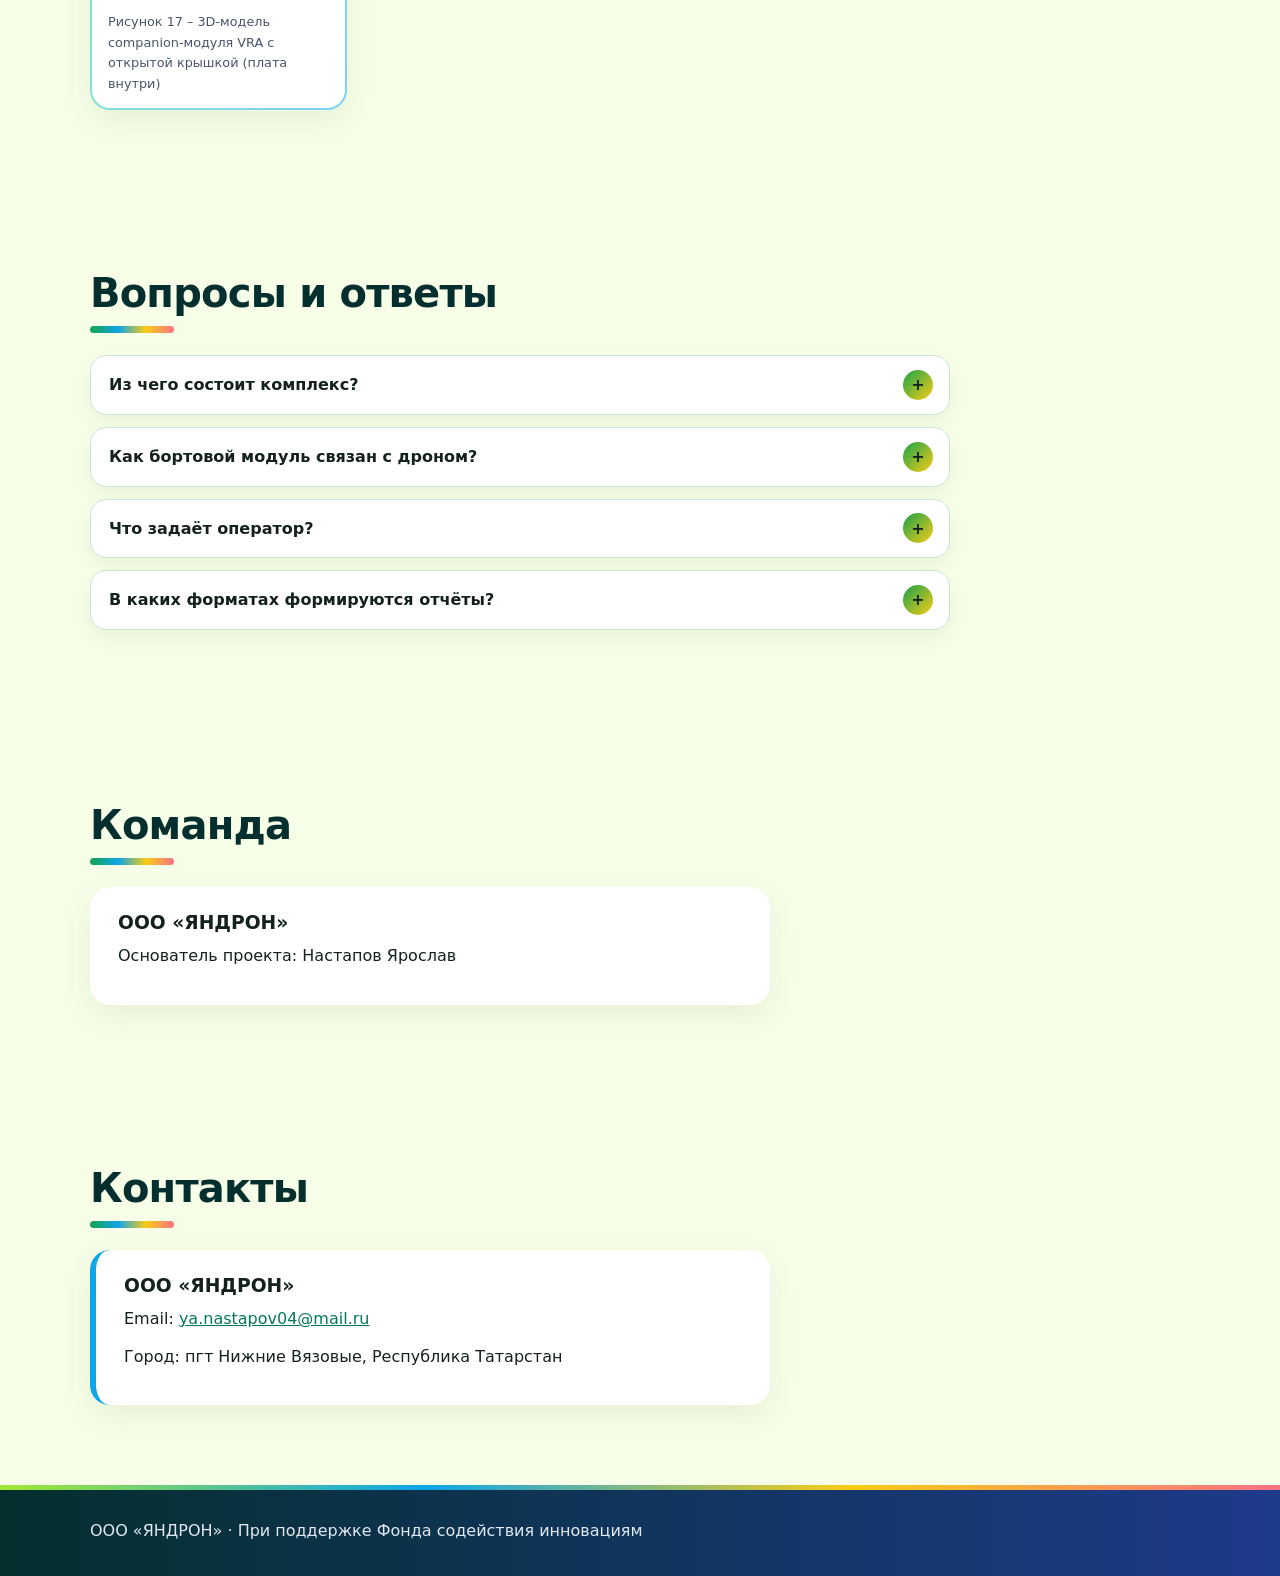
==== commit b84fc0c6: "Make the public site more colorful and interactive. Add an animated field illustration, scroll effec" ====
--- a/index.html
+++ b/index.html
@@ -1,10 +1,459 @@
-<!doctype html><html lang="ru"><head><meta charset="utf-8"><meta name="viewport" content="width=device-width,initial-scale=1"><title>AgroPilot · YnDrone</title><meta name="description" content="Многофункциональный агрокоптер и программный комплекс для мониторинга полей и прецизионной защиты растений"><link rel="stylesheet" href="style.css"></head><body><nav id="topnav"><div class="wrap"><a class="logo" href="#top">AgroPilot · YnDrone</a><button class="burger" aria-label="Меню" aria-expanded="false"><span></span><span></span><span></span></button><ul><li><a href="#about">О проекте</a></li><li><a href="#how">Как работает</a></li><li><a href="#features">Возможности</a></li><li><a href="#tech">Технологии</a></li><li><a href="#tests">Испытания</a></li><li><a href="#roadmap">Дорожная карта</a></li><li><a href="#gallery">Галерея</a></li><li><a href="#faq">Вопросы</a></li><li><a href="#contacts">Контакты</a></li></ul></div></nav>
-<header class="hero" id="top"><canvas id="fx" aria-hidden="true"></canvas><div class="blob b1"></div><div class="blob b2"></div><div class="blob b3"></div><div class="wrap"><div><h1>AgroPilot · YnDrone</h1><p>Многофункциональный агрокоптер и программный комплекс для мониторинга полей и прецизионной защиты растений</p><a class="btn" href="#about">О проекте</a></div><img src="img/01_hero_agropilot_zashchita_posevov.png" alt="AgroPilot · YnDrone"></div></header>
-<section id="product" class="reveal"><div class="wrap"><h2>Продукт</h2><div class="cards"><article class="card"><img src="img/02_companion_modul_vra_3d_izometriya.png" alt="Бортовой companion-модуль" loading="lazy"><div class="b"><h3>Бортовой companion-модуль</h3><p>Компьютерное зрение и адаптивное распыление на борту дрона.</p></div></article><article class="card"><div class="b"><h3>Наземная станция</h3><p>Карта, трек полёта, маршрут миссии, видеопоток и телеметрия.</p></div></article><article class="card"><img src="img/05_oblachnyj_kabinet_katalog_polej.png" alt="Облачный кабинет агронома" loading="lazy"><div class="cap">Интерфейс (демо-данные)</div><div class="b"><h3>Облачный кабинет агронома</h3><p>Поля, журнал операций, аналитика, справочник СЗР и отчёты.</p></div></article></div></div></section>
-<section id="about" class="reveal"><div class="wrap split"><div><h2>О проекте</h2><div class="sub">Точная защита растений с воздуха</div><p>AgroPilot · YnDrone — студенческий стартап, который создаёт многофункциональный агрокоптер YnDrone и программный комплекс AgroPilot. Комплекс объединяет три части: бортовой модуль компьютерного зрения и адаптивного распыления, наземную станцию управления и облачный кабинет агронома. Бортовой модуль подключается к полётному контроллеру по протоколу MAVLink, анализирует посевы и регулирует норму распыления. Разработаны программный комплекс, 3D-модели корпуса и печатной платы companion-модуля; проведена лабораторная отладка опытного образца, прототип подготовлен к полевой апробации.</p></div><figure><img src="img/04_pechatnaya_plata_vra_3d.png" alt="3D-модель печатной платы companion-модуля" loading="lazy"><figcaption>3D-модель печатной платы companion-модуля</figcaption></figure></div></section><section id="how" class="reveal"><div class="wrap"><h2>Как это работает</h2><div class="archbox"><svg class="arch" viewBox="0 0 1000 460" role="img" aria-label="Схема архитектуры"><defs><linearGradient id="ag" x1="0" x2="1"><stop offset="0" stop-color="var(--a)"/><stop offset="1" stop-color="var(--b)"/></linearGradient><marker id="ar" viewBox="0 0 10 10" refX="9" refY="5" markerWidth="7" markerHeight="7" orient="auto"><path d="M0 0L10 5L0 10z" fill="var(--c)"/></marker></defs><path class="flow" d="M305 90.0 L355 90.0" marker-end="url(#ar)"/><path class="flow" d="M645 90.0 L695 90.0" marker-end="url(#ar)"/><path class="flow" d="M500.0 140 L500.0 200" marker-end="url(#ar)"/><path class="flow" d="M840.0 140 L840.0 200" marker-end="url(#ar)"/><path class="flow" d="M840.0 300 L840.0 360" marker-end="url(#ar)"/><path class="flow" d="M305 250.0 L355 90.0" marker-end="url(#ar)"/><path class="flow" d="M305 410.0 L355 90.0" marker-end="url(#ar)"/><g class="node"><rect x="15" y="40" width="290" height="100" rx="18"/><text x="160.0" y="78" class="t">Камера</text><text x="160.0" y="110" class="s">захват кадра</text></g><g class="node"><rect x="355" y="40" width="290" height="100" rx="18"/><text x="500.0" y="78" class="t">Бортовой companion-модуль</text><text x="500.0" y="110" class="s">компьютерное зрение · VRA</text></g><g class="node"><rect x="695" y="40" width="290" height="100" rx="18"/><text x="840.0" y="78" class="t">Полётный контроллер</text><text x="840.0" y="110" class="s">MAVLink</text></g><g class="node"><rect x="355" y="200" width="290" height="100" rx="18"/><text x="500.0" y="238" class="t">Контур распыления</text><text x="500.0" y="270" class="s">адаптивная норма внесения</text></g><g class="node"><rect x="695" y="200" width="290" height="100" rx="18"/><text x="840.0" y="238" class="t">Наземная станция</text><text x="840.0" y="270" class="s">Flutter · карта · видеопоток</text></g><g class="node"><rect x="695" y="360" width="290" height="100" rx="18"/><text x="840.0" y="398" class="t">Облачный кабинет агронома</text><text x="840.0" y="430" class="s">журнал · аналитика · СЗР · отчёты</text></g><g class="node plan"><rect x="15" y="200" width="290" height="100" rx="18"/><text x="160.0" y="238" class="t">Лидар</text><text x="160.0" y="270" class="s">целевая архитектура</text></g><g class="node plan"><rect x="15" y="360" width="290" height="100" rx="18"/><text x="160.0" y="398" class="t">Метеоконтур</text><text x="160.0" y="430" class="s">целевая архитектура</text></g></svg></div><p class="note">Схема построена по описанию целевой архитектуры (рис. 2 отчёта). Пунктиром — блоки лидара и метеоконтура, которые относятся к целевой архитектуре и планируются на следующих этапах.</p><ol class="flowline"><li><span>1</span>Сканирование</li><li><span>2</span>Анализ</li><li><span>3</span>Опрыскивание</li><li><span>4</span>Отчёт</li></ol><p class="note center">Целевой сценарий работы: сканирование, анализ, опрыскивание, отчёт (целевой сценарий)</p></div></section><section id="features" class="reveal"><div class="wrap"><h2>Возможности</h2><div class="feat"><div class="fc"><svg viewBox="0 0 24 24" aria-hidden="true"><path d="M12 3v5M8 5l2 3M16 5l-2 3M6 12h12l-2 9H8z"/></svg><h3>Три режима распыления</h3><p>Равномерный, по карте заданий и адаптивный на основе компьютерного зрения.</p></div><div class="fc"><svg viewBox="0 0 24 24" aria-hidden="true"><path d="M10 14a4 4 0 0 0 6 0l3-3a4 4 0 0 0-6-6l-1 1M14 10a4 4 0 0 0-6 0l-3 3a4 4 0 0 0 6 6l1-1"/></svg><h3>Связь по MAVLink</h3><p>Подключение бортового модуля к полётному контроллеру, передача телеметрии на наземную станцию.</p></div><div class="fc"><svg viewBox="0 0 24 24" aria-hidden="true"><path d="M2 12s4-7 10-7 10 7 10 7-4 7-10 7S2 12 2 12zM12 9a3 3 0 1 0 0 6 3 3 0 0 0 0-6"/></svg><h3>Компьютерное зрение</h3><p>Захват кадра с камеры и распознавание состояния посевов.</p></div><div class="fc"><svg viewBox="0 0 24 24" aria-hidden="true"><path d="M12 3l8 3v6c0 5-3.5 8-8 9-4.5-1-8-4-8-9V6zM9 12l2 2 4-4"/></svg><h3>Геозоны и аварийный режим</h3><p>Контуры аварийного режима по событиям батареи, потери связи и нарушения границ рабочей зоны.</p></div><div class="fc"><svg viewBox="0 0 24 24" aria-hidden="true"><path d="M3 6l6-3 6 3 6-3v15l-6 3-6-3-6 3zM9 3v15M15 6v15"/></svg><h3>Каталог полей</h3><p>Картография угодий, импорт контуров, параметры обработки.</p></div><div class="fc"><svg viewBox="0 0 24 24" aria-hidden="true"><path d="M8 6h13M8 12h13M8 18h13M3 6h1M3 12h1M3 18h1"/></svg><h3>Журнал операций</h3><p>История вылетов, фильтры, связь с отчётами по полям.</p></div><div class="fc"><svg viewBox="0 0 24 24" aria-hidden="true"><path d="M3 21h18M6 17V10M11 17V5M16 17v-8M21 17v-4"/></svg><h3>Аналитика</h3><p>Сводки по обработанной площади, расходу СЗР и эффективности.</p></div><div class="fc"><svg viewBox="0 0 24 24" aria-hidden="true"><path d="M4 4h10a4 4 0 0 1 4 4v12H8a4 4 0 0 1-4-4zM4 16a4 4 0 0 1 4-4h10"/></svg><h3>Справочник СЗР</h3><p>Нормы внесения и связь препаратов с параметрами миссий.</p></div><div class="fc"><svg viewBox="0 0 24 24" aria-hidden="true"><path d="M6 2h9l5 5v15H6zM14 2v6h6M9 13h8M9 17h6"/></svg><h3>Отчёты PDF и CSV</h3><p>Отчёт по миссии формируется в форматах PDF и CSV.</p></div></div><div class="spec"><h3>Корпус companion-модуля VRA</h3><p>Габариты 3D-модели корпуса — 268×138×67 мм. Компоновка: бленда камеры на лицевой стороне, сервисные разъёмы, штуцеры гидравлического контура, радиатор охлаждения и крепёжные проушины.</p></div></div></section><section id="tech" class="reveal"><div class="wrap"><h2>Технологии</h2><div class="chips"><span class="chip">MAVLink</span><span class="chip">Компьютерное зрение</span><span class="chip">Flutter</span><span class="chip">KML</span><span class="chip">PDF</span><span class="chip">CSV</span><span class="chip">STL 3D-модели</span><span class="chip">Веб-дашборд</span><span class="chip">Геозоны</span><span class="chip">Бортовой журнал</span></div></div></section>
-<section id="partner" class="reveal"><div class="wrap"><h2>Наш партнёр</h2><p class="fund">Проект реализован при поддержке Фонда содействия инновациям в рамках программы «Студенческий стартап» мероприятия «Платформа университетского технологического предпринимательства» федерального проекта «Технологии».</p></div></section><section id="grant" class="reveal"><div class="wrap"><h2>Разработано при поддержке гранта</h2><div class="grant"><div class="gi"><svg viewBox="0 0 24 24" aria-hidden="true"><path d="M12 3l8 3v6c0 5-3.5 8-8 9-4.5-1-8-4-8-9V6zM9 12l2 2 4-4"/></svg></div><div><p>Тема проекта: «Многофункциональный агрокоптер YnDrone для автоматизации и оптимизации процессов в сельском хозяйстве».</p><p>Основанием для выполнения работы является договор <b>№ 696ГССС27/108700 от 2025 г.</b></p><p class="note">Фонд содействия инновациям · программа «Студенческий стартап»</p></div></div></div></section>
-<section id="info" class="reveal"><div class="wrap"><h2>Немного о прецизионной защите растений</h2><div class="pb"><div><h3>Проблема</h3><p>В растениеводстве по-прежнему перерасходуют воду, удобрения и средства защиты растений. Болезни и вредителей выявляют поздно, данные о состоянии посевов разрознены, а импортные решения стоят дорого.</p></div><div><h3>Решение</h3><p>AgroPilot рассчитан на сельхозпредприятия и компании, которые обрабатывают поля с помощью БАС. Оператор задаёт контур поля, препятствия, точку взлёта и норму внесения, после чего дрон выполняет полёт автономно. Бортовой модуль анализирует посевы и корректирует расход препаратов в одном из трёх режимов: равномерном, по карте заданий или адаптивном на основе компьютерного зрения. После миссии отчёт уходит в облачный кабинет.</p></div></div></div></section><section id="who" class="reveal"><div class="wrap"><h2>Для кого</h2><div class="who"><div class="wc"><h3>Сельхозпредприятия</h3><p>Компании растениеводства, обрабатывающие поля с помощью БАС.</p></div><div class="wc"><h3>Сегмент B2B</h3><p>Область применения по отчёту: сельское хозяйство, растениеводство, автоматизация сельскохозяйственных процессов, машинное зрение.</p></div><div class="wc"><h3>Агрономы</h3><p>Облачный кабинет: дашборд, каталог полей, журнал операций, аналитика и справочник СЗР.</p></div></div></div></section>
-<section id="steps" class="reveal"><div class="wrap"><h2>Этапы</h2><div class="steps"><div class="step"><div class="n">1</div><h3>Во-первых</h3><p>Создали сайт проекта.</p></div><div class="step"><div class="n">2</div><h3>Во-вторых</h3><p>Разработали продукт: бортовой модуль, наземную станцию, облачный кабинет и 3D-модели companion-модуля.</p></div><div class="step"><div class="n">3</div><h3>В-третьих</h3><p>Провели лабораторную отладку опытного образца и подготовили прототип к полевой апробации.</p></div></div></div></section><section id="tests" class="reveal"><div class="wrap"><h2>Результаты испытаний</h2><div class="badge">Лабораторные / программные испытания · без полётов</div><p>Лабораторные испытания выполнены 19 октября 2026 г. на программном стенде, без полёта и без бортовой аппаратуры. Связь с полётным контроллером, камера, модель распознавания и контур распыления на оборудовании в этих испытаниях не проверялись.</p><div class="counters"><div class="ct"><b data-to="12" data-dec="0" data-suf="">12</b><span>модульных тестов пройдены без сбоев</span></div><div class="ct"><b data-to="80.7" data-dec="1" data-suf=" %">80,7 %</b><span>покрытие строк исполненных модулей (318 из 394)</span></div><div class="ct"><b data-to="97.6" data-dec="2" data-suf=" %">97,60 %</b><span>покрытие площади поля 200×100 м, 14 гонов</span></div><div class="ct"><b data-to="99.391" data-dec="3" data-suf=" %">99,391 %</b><span>медианное покрытие 36 случайных полей</span></div><div class="ct"><b data-to="0.139" data-dec="3" data-suf=" мс">0,139 мс</b><span>не более — время построения плана</span></div><div class="ct"><b data-to="24" data-dec="0" data-suf="">24</b><span>точки в запретной зоне отклонены геозоной</span></div><div class="ct"><b data-to="2400" data-dec="0" data-suf="">2 400</b><span>запросов за 120 с выдержки, ошибок 0</span></div><div class="ct"><b data-to="2.94" data-dec="2" data-suf=" мс">2,94 мс</b><span>p95 задержки при 800 запросах в 8 потоков</span></div></div><ul class="more"><li>Сценарий программного интерфейса демо-сервера пройден в 14 из 14 проверок, проверка веб-дашборда в браузере — в 12 из 12.</li><li>Повторные запуски детерминированы: 41 сравнение маршрутов совпало.</li></ul><div class="charts"><figure><img src="img/r/fig18.webp" alt="Рисунок 18 – Покрытие и перекрытие полос маршрута по полям лабораторных испытаний планировщика" loading="lazy"><figcaption>Рисунок 18 – Покрытие и перекрытие полос маршрута по полям лабораторных испытаний планировщика</figcaption></figure><figure><img src="img/r/fig19.webp" alt="Рисунок 19 – Задержка ответов демо-сервера облачного кабинета при нагрузке и выдержке" loading="lazy"><figcaption>Рисунок 19 – Задержка ответов демо-сервера облачного кабинета при нагрузке и выдержке</figcaption></figure></div><p class="limits">Испытания выявили ограничения планировщика (поля южного полушария, вогнутые поля, учёт препятствий, защита от нулевого шага гонов); их устранение включено в задачи следующего этапа. Полевая апробация выполняется после устранения этих ограничений.</p></div></section><section id="roadmap" class="reveal"><div class="wrap"><h2>Дорожная карта</h2><div class="road"><div><h3 class="rh done">Выполнено на этапе № 2</h3><ul><li class="ok">Создан сайт стартап-проекта AgroPilot · YnDrone</li><li class="ok">Подготовлены аппаратные и программные компоненты AgroPilot, интерфейсы облачного кабинета</li><li class="ok">Разработаны 3D-модели корпуса и печатной платы companion-модуля, подготовлены STL-файлы</li><li class="ok">Выполнены лабораторная отладка и лабораторные испытания опытного образца и программного комплекса</li><li class="ok">Определены доработки планировщика маршрута перед полевой апробацией</li></ul></div><div><h3 class="rh next">Следующий этап</h3><ul><li class="nx">Устранение выявленных ограничений планировщика маршрута</li><li class="nx">Полевая апробация типового цикла «сканирование — анализ — точечная обработка — отчёт»</li><li class="nx">Защищённый обмен данными</li><li class="nx">Блоки лидара и полноценного опроса метеодатчиков</li><li class="nx">Облачный кабинет с геопространственной СУБД и объектным хранилищем — при промышленном внедрении</li></ul></div></div></div></section><section id="gallery" class="reveal"><div class="wrap"><h2>Галерея</h2><div class="cards gal"><figure><img src="img/03_companion_modul_vra_otkrytaya_kryshka.png" alt="Companion-модуль: 3D-модель со снятой крышкой" loading="lazy"><figcaption>Companion-модуль: 3D-модель со снятой крышкой</figcaption></figure><figure><img src="img/r/fig02.webp" alt="Рисунок 2 – Целевая архитектура комплекса YnDrone / AgroPilot" loading="lazy"><figcaption>Рисунок 2 – Целевая архитектура комплекса YnDrone / AgroPilot</figcaption></figure><figure><img src="img/r/fig03.webp" alt="Рисунок 3 – Целевой сценарий работы: сканирование, анализ, опрыскивание, отчёт" loading="lazy"><figcaption>Рисунок 3 – Целевой сценарий работы: сканирование, анализ, опрыскивание, отчёт</figcaption></figure><figure><img src="img/r/fig04.webp" alt="Рисунок 4 – Целевая архитектура модулей программного комплекса AgroPilot" loading="lazy"><figcaption>Рисунок 4 – Целевая архитектура модулей программного комплекса AgroPilot</figcaption></figure><figure><img src="img/r/fig05.webp" alt="Рисунок 5 – Лендинг AgroPilot — представление комплекса прецизионной защиты растений" loading="lazy"><figcaption>Рисунок 5 – Лендинг AgroPilot — представление комплекса прецизионной защиты растений</figcaption></figure><figure><img src="img/r/fig06.webp" alt="Рисунок 6 – Дашборд агронома — сводка по хозяйству, статусы миссий и показатели работы" loading="lazy"><figcaption>Рисунок 6 – Дашборд агронома — сводка по хозяйству, статусы миссий и показатели работы</figcaption></figure><figure><img src="img/r/fig07.webp" alt="Рисунок 7 – Каталог полей — картография угодий, импорт контуров, параметры обработки" loading="lazy"><figcaption>Рисунок 7 – Каталог полей — картография угодий, импорт контуров, параметры обработки</figcaption></figure><figure><img src="img/r/fig08.webp" alt="Рисунок 8 – Журнал операций — история вылетов, фильтры, связь с отчётами" loading="lazy"><figcaption>Рисунок 8 – Журнал операций — история вылетов, фильтры, связь с отчётами</figcaption></figure><figure><img src="img/r/fig09.webp" alt="Рисунок 9 – Аналитика — сводки по обработанной площади, расходу СЗР и эффективности" loading="lazy"><figcaption>Рисунок 9 – Аналитика — сводки по обработанной площади, расходу СЗР и эффективности</figcaption></figure><figure><img src="img/r/fig10.webp" alt="Рисунок 10 – Справочник СЗР — нормы внесения и связь препаратов с миссиями" loading="lazy"><figcaption>Рисунок 10 – Справочник СЗР — нормы внесения и связь препаратов с миссиями</figcaption></figure><figure><img src="img/r/fig11.webp" alt="Рисунок 11 – 3D-модель корпуса companion-модуля VRA (изометрия)" loading="lazy"><figcaption>Рисунок 11 – 3D-модель корпуса companion-модуля VRA (изометрия)</figcaption></figure><figure><img src="img/r/fig12.webp" alt="Рисунок 12 – 3D-модель корпуса companion-модуля VRA (спереди)" loading="lazy"><figcaption>Рисунок 12 – 3D-модель корпуса companion-модуля VRA (спереди)</figcaption></figure><figure><img src="img/r/fig13.webp" alt="Рисунок 13 – 3D-модель корпуса companion-модуля VRA (сбоку)" loading="lazy"><figcaption>Рисунок 13 – 3D-модель корпуса companion-модуля VRA (сбоку)</figcaption></figure><figure><img src="img/r/fig14.webp" alt="Рисунок 14 – 3D-модель корпуса companion-модуля VRA (сверху)" loading="lazy"><figcaption>Рисунок 14 – 3D-модель корпуса companion-модуля VRA (сверху)</figcaption></figure><figure><img src="img/r/fig15.webp" alt="Рисунок 15 – 3D-модель печатной платы companion-модуля VRA (изометрия)" loading="lazy"><figcaption>Рисунок 15 – 3D-модель печатной платы companion-модуля VRA (изометрия)</figcaption></figure><figure><img src="img/r/fig16.webp" alt="Рисунок 16 – 3D-модель печатной платы companion-модуля VRA (вид сверху)" loading="lazy"><figcaption>Рисунок 16 – 3D-модель печатной платы companion-модуля VRA (вид сверху)</figcaption></figure><figure><img src="img/r/fig17.webp" alt="Рисунок 17 – 3D-модель companion-модуля VRA с открытой крышкой (плата внутри)" loading="lazy"><figcaption>Рисунок 17 – 3D-модель companion-модуля VRA с открытой крышкой (плата внутри)</figcaption></figure></div></div></section>
-<section id="faq" class="reveal"><div class="wrap"><h2>Вопросы и ответы</h2><div class="faq"><details><summary>Из чего состоит комплекс?</summary><p>Бортовой модуль компьютерного зрения и адаптивного распыления, наземная станция управления и облачный кабинет агронома.</p></details><details><summary>Как бортовой модуль связан с дроном?</summary><p>Бортовой модуль подключается к полётному контроллеру по протоколу MAVLink, захватывает кадр с камеры, распознаёт состояние посевов, управляет нормой распыления и передаёт телеметрию на наземную станцию.</p></details><details><summary>Что задаёт оператор?</summary><p>Контур поля, препятствия, точку взлёта, целевую норму внесения и режим распыления. Дрон выполняет автономный полёт; после миссии отчёт передаётся в облако.</p></details><details><summary>В каких форматах формируются отчёты?</summary><p>Отчёт по миссии формируется в форматах PDF и CSV.</p></details></div></div></section><section id="team" class="reveal"><div class="wrap"><h2>Команда</h2><div class="team"><h3>ООО «ЯНДРОН»</h3><p>Основатель проекта: Настапов Ярослав</p></div></div></section>
-<section id="contacts" class="reveal"><div class="wrap"><h2>Контакты</h2><div class="team contacts"><h3>ООО «ЯНДРОН»</h3><p>Email: <a href="mailto:ya.nastapov04@mail.ru">ya.nastapov04@mail.ru</a></p><p>Город: пгт Нижние Вязовые, Республика Татарстан</p></div></div></section>
-<footer><div class="wrap">ООО «ЯНДРОН» · При поддержке Фонда содействия инновациям</div></footer><div id="lb" hidden><button aria-label="Закрыть">×</button><img alt=""><p></p></div><script src="app.js" defer></script></body></html>+<!doctype html>
+<html lang="ru">
+<head>
+  <meta charset="utf-8">
+  <meta name="viewport" content="width=device-width, initial-scale=1">
+  <title>AgroPilot · YnDrone</title>
+  <meta name="description" content="Многофункциональный агрокоптер и программный комплекс для мониторинга полей и прецизионной защиты растений">
+  <meta name="theme-color" content="#042f2e">
+  <link rel="icon" href="data:image/svg+xml,%3Csvg xmlns='http://www.w3.org/2000/svg' viewBox='0 0 32 32'%3E%3Crect width='32' height='32' rx='8' fill='%2316a34a'/%3E%3Cpath d='M6 16h20M10 10l6 6 6-6M10 22l6-6 6 6' stroke='%23fff' stroke-width='2' fill='none'/%3E%3Ccircle cx='16' cy='16' r='2.5' fill='%23facc15'/%3E%3C/svg%3E">
+  <link rel="stylesheet" href="style.css">
+  <script>document.documentElement.classList.add('js');if(matchMedia('(prefers-reduced-motion: reduce)').matches)document.documentElement.classList.add('rm');</script>
+</head>
+<body>
+  <a class="skip" href="#main">К содержанию</a>
+  <div class="scroller" aria-hidden="true"></div>
+  <div class="mesh" aria-hidden="true"></div>
+  <nav id="topnav">
+    <div class="wrap">
+      <a class="logo" href="#top">
+        <svg viewBox="0 0 32 32" aria-hidden="true"><circle cx="16" cy="16" r="15" fill="#a3e635"/><g fill="none" stroke="#042f2e" stroke-width="1.6" stroke-linecap="round"><path d="M9 9l4.2 4.2M23 9l-4.2 4.2M9 23l4.2-4.2M23 23l-4.2-4.2"/></g><circle cx="16" cy="16" r="3.2" fill="#042f2e"/><circle cx="8" cy="8" r="2.3" fill="#042f2e"/><circle cx="24" cy="8" r="2.3" fill="#042f2e"/><circle cx="8" cy="24" r="2.3" fill="#042f2e"/><circle cx="24" cy="24" r="2.3" fill="#042f2e"/></svg>
+        AgroPilot · YnDrone
+      </a>
+      <button class="burger" type="button" aria-label="Меню" aria-expanded="false" aria-controls="navmenu"><span></span><span></span><span></span></button>
+      <ul id="navmenu">
+        <li><a href="#about">О проекте</a></li>
+        <li><a href="#how">Как работает</a></li>
+        <li><a href="#features">Возможности</a></li>
+        <li><a href="#tech">Технологии</a></li>
+        <li><a href="#tests">Испытания</a></li>
+        <li><a href="#roadmap">Дорожная карта</a></li>
+        <li><a href="#gallery">Галерея</a></li>
+        <li><a href="#faq">Вопросы</a></li>
+        <li><a href="#contacts">Контакты</a></li>
+      </ul>
+    </div>
+  </nav>
+
+  <header class="hero" id="top">
+    <div class="sky" aria-hidden="true">
+      <div class="aurora"><i></i><i></i><i></i><i></i></div>
+      <div data-depth="0.18"><div class="sun"></div></div>
+      <div data-depth="0.32"><div class="cloud c1"></div></div>
+      <div data-depth="0.46"><div class="cloud c2"></div></div>
+    </div>
+    <div class="hero-field" data-depth="0.55" aria-hidden="true">
+      <svg class="field" viewBox="0 0 1200 360" preserveAspectRatio="xMidYMax slice">
+        <path d="M0 150 C 180 90 320 190 520 130 C 760 60 980 170 1200 110 V360 H0 Z" fill="rgba(134,239,172,.35)"/>
+        <path d="M0 200 C 220 150 420 230 680 180 C 900 140 1060 210 1200 180 V360 H0 Z" fill="#22c55e"/>
+        <path d="M0 250 C 200 220 460 280 760 240 C 980 214 1100 260 1200 246 V360 H0 Z" fill="#15803d"/>
+        <g fill="none" stroke="#d9f99d" stroke-width="3" stroke-linecap="round">
+          <path d="M20 280 C 400 250 800 300 1180 270"/>
+          <path d="M20 305 C 400 276 800 326 1180 296"/>
+          <path d="M20 330 C 400 302 800 350 1180 322"/>
+        </g>
+      </svg>
+      <div class="hero-drone">
+        <svg class="drone" viewBox="0 0 160 100" aria-hidden="true">
+          <ellipse cx="80" cy="88" rx="26" ry="7" fill="rgba(0,0,0,.25)"/>
+          <path d="M32 34 L128 62 M128 34 L32 62" stroke="#052e16" stroke-width="5" stroke-linecap="round"/>
+          <g fill="#fff" stroke="#052e16" stroke-width="2">
+            <circle cx="32" cy="34" r="14"/><circle cx="128" cy="34" r="14"/>
+            <circle cx="40" cy="64" r="13"/><circle cx="120" cy="64" r="13"/>
+          </g>
+          <g class="rotor" stroke="#4ade80" stroke-width="2.5" stroke-linecap="round"><path d="M32 22v24M20 34h24"/></g>
+          <g class="rotor" stroke="#4ade80" stroke-width="2.5" stroke-linecap="round"><path d="M128 22v24M116 34h24"/></g>
+          <g class="rotor" stroke="#4ade80" stroke-width="2.5" stroke-linecap="round"><path d="M40 53v22M29 64h22"/></g>
+          <g class="rotor" stroke="#4ade80" stroke-width="2.5" stroke-linecap="round"><path d="M120 53v22M109 64h22"/></g>
+          <ellipse cx="80" cy="50" rx="18" ry="12" fill="#052e16"/>
+          <ellipse cx="80" cy="48" rx="9" ry="6" fill="#4ade80"/>
+          <circle cx="80" cy="48" r="3.2" fill="#facc15"/>
+        </svg>
+      </div>
+    </div>
+    <canvas id="fx" aria-hidden="true"></canvas>
+    <div class="wrap hero-grid">
+      <div data-depth="0.14">
+        <h1>AgroPilot · YnDrone</h1>
+        <p>Многофункциональный агрокоптер и программный комплекс для мониторинга полей и прецизионной защиты растений</p>
+        <a class="btn" href="#about">О проекте</a>
+      </div>
+      <div data-depth="0.3">
+        <div class="frame">
+          <img class="zoom" src="img/01_hero_agropilot_zashchita_posevov.png" width="660" height="520" alt="AgroPilot · YnDrone" fetchpriority="high">
+        </div>
+      </div>
+    </div>
+  </header>
+
+  <main id="main">
+    <section id="product" class="reveal">
+      <div class="wrap">
+        <h2 class="pop">Продукт</h2>
+        <div class="cards">
+          <article class="card pop">
+            <img src="img/02_companion_modul_vra_3d_izometriya.png" width="1400" height="1400" alt="Бортовой companion-модуль" loading="lazy" decoding="async" class="zoom">
+            <div class="b"><h3>Бортовой companion-модуль</h3><p>Компьютерное зрение и адаптивное распыление на борту дрона.</p></div>
+          </article>
+          <article class="card pop">
+            <div class="card-art" aria-hidden="true">
+              <svg viewBox="0 0 640 400">
+                <defs><linearGradient id="gsbg" x1="0" y1="0" x2="1" y2="1"><stop offset="0" stop-color="#0284c7"/><stop offset=".55" stop-color="#16a34a"/><stop offset="1" stop-color="#facc15"/></linearGradient></defs>
+                <rect width="640" height="400" fill="url(#gsbg)"/>
+                <rect x="78" y="48" width="484" height="304" rx="26" fill="rgba(255,255,255,.94)"/>
+                <path d="M130 250 C 200 160 250 280 340 190 S 470 150 520 220" fill="none" stroke="#0ea5e9" stroke-width="8" stroke-linecap="round"/>
+                <circle cx="130" cy="250" r="12" fill="#22c55e"/>
+                <circle cx="520" cy="220" r="12" fill="#f59e0b"/>
+                <circle cx="340" cy="190" r="16" fill="#facc15" stroke="#052e16" stroke-width="4"/>
+              </svg>
+            </div>
+            <div class="b"><h3>Наземная станция</h3><p>Карта, трек полёта, маршрут миссии, видеопоток и телеметрия.</p></div>
+          </article>
+          <article class="card pop">
+            <img src="img/05_oblachnyj_kabinet_katalog_polej.png" width="1400" height="875" alt="Облачный кабинет агронома" loading="lazy" decoding="async" class="zoom">
+            <div class="cap">Интерфейс (демо-данные)</div>
+            <div class="b"><h3>Облачный кабинет агронома</h3><p>Поля, журнал операций, аналитика, справочник СЗР и отчёты.</p></div>
+          </article>
+        </div>
+      </div>
+    </section>
+
+    <section id="about" class="reveal">
+      <div class="wrap split">
+        <div class="pop">
+          <h2>О проекте</h2>
+          <div class="sub">Точная защита растений с воздуха</div>
+          <p>AgroPilot · YnDrone — студенческий стартап, который создаёт многофункциональный агрокоптер YnDrone и программный комплекс AgroPilot. Комплекс объединяет три части: бортовой модуль компьютерного зрения и адаптивного распыления, наземную станцию управления и облачный кабинет агронома. Бортовой модуль подключается к полётному контроллеру по протоколу MAVLink, анализирует посевы и регулирует норму распыления. Разработаны программный комплекс, 3D-модели корпуса и печатной платы companion-модуля; проведена лабораторная отладка опытного образца, прототип подготовлен к полевой апробации.</p>
+        </div>
+        <figure class="pop">
+          <img src="img/04_pechatnaya_plata_vra_3d.png" width="1400" height="1400" alt="3D-модель печатной платы companion-модуля" loading="lazy" decoding="async" class="zoom">
+          <figcaption>3D-модель печатной платы companion-модуля</figcaption>
+        </figure>
+      </div>
+    </section>
+
+    <section id="how" class="reveal">
+      <div class="wrap">
+        <h2 class="pop">Как это работает</h2>
+        <div class="scene pop">
+          <div class="viewport" aria-hidden="true">
+            <svg viewBox="0 0 1000 420" preserveAspectRatio="xMidYMid slice">
+              <circle cx="860" cy="70" r="34" fill="#fde047"/>
+              <ellipse cx="180" cy="78" rx="54" ry="22" fill="#fff" opacity=".85"/>
+              <ellipse cx="214" cy="70" rx="36" ry="24" fill="#fff" opacity=".9"/>
+              <ellipse cx="620" cy="96" rx="48" ry="18" fill="#fff" opacity=".75"/>
+              <path d="M0 168 C 180 120 340 200 520 150 C 720 96 860 180 1000 140 V420 H0 Z" fill="rgba(134,239,172,.55)"/>
+              <path d="M0 220 C 240 170 420 260 680 200 C 860 164 940 230 1000 210 V420 H0 Z" fill="#22c55e"/>
+              <path d="M0 280 C 200 250 420 320 700 270 C 860 246 940 300 1000 286 V420 H0 Z" fill="#15803d"/>
+              <g class="zones">
+                <rect x="180" y="250" width="150" height="78" rx="16" fill="#facc15" opacity=".55"/>
+                <rect x="560" y="236" width="180" height="90" rx="16" fill="#fb923c" opacity=".5"/>
+              </g>
+              <g class="crops" fill="none" stroke="#ecfccb" stroke-width="3" stroke-linecap="round">
+                <path d="M30 300 C 320 274 680 330 970 292"/>
+                <path d="M30 328 C 320 302 680 358 970 320"/>
+                <path d="M30 356 C 320 330 680 386 970 348"/>
+                <path d="M30 384 C 320 358 680 412 970 376"/>
+              </g>
+              <g class="spots">
+                <circle cx="250" cy="312" r="11" fill="#fb7185"/>
+                <circle cx="430" cy="334" r="8" fill="#facc15"/>
+                <circle cx="640" cy="300" r="13" fill="#fb7185"/>
+                <circle cx="790" cy="340" r="7" fill="#fde047"/>
+              </g>
+              <rect class="scanline" x="0" y="230" width="1000" height="10" fill="rgba(255,255,255,.85)"/>
+              <g class="report">
+                <rect x="760" y="28" width="200" height="118" rx="16" fill="#fff"/>
+                <rect x="780" y="48" width="92" height="12" rx="6" fill="#22c55e"/>
+                <rect x="780" y="70" width="160" height="8" rx="4" fill="#bbf7d0"/>
+                <rect x="780" y="86" width="132" height="8" rx="4" fill="#bae6fd"/>
+                <rect x="780" y="102" width="70" height="8" rx="4" fill="#fde68a"/>
+              </g>
+            </svg>
+            <div class="drone-slot">
+              <div class="drone-bob">
+                <svg class="drone" viewBox="0 0 160 130" aria-hidden="true">
+                  <polygon class="cone" points="58,64 102,64 118,114 42,114" fill="rgba(250,204,21,.45)"/>
+                  <path d="M30 36 L130 74 M130 36 L30 74" stroke="#052e16" stroke-width="4" stroke-linecap="round"/>
+                  <g fill="#fff" stroke="#052e16" stroke-width="2">
+                    <circle cx="30" cy="36" r="14"/><circle cx="130" cy="36" r="14"/>
+                    <circle cx="38" cy="74" r="13"/><circle cx="122" cy="74" r="13"/>
+                  </g>
+                  <g class="rotor" stroke="#4ade80" stroke-width="2.4" stroke-linecap="round"><path d="M30 24v24M18 36h24"/></g>
+                  <g class="rotor" stroke="#4ade80" stroke-width="2.4" stroke-linecap="round"><path d="M130 24v24M118 36h24"/></g>
+                  <g class="rotor" stroke="#4ade80" stroke-width="2.4" stroke-linecap="round"><path d="M38 63v22M27 74h22"/></g>
+                  <g class="rotor" stroke="#4ade80" stroke-width="2.4" stroke-linecap="round"><path d="M122 63v22M111 74h22"/></g>
+                  <ellipse cx="80" cy="56" rx="18" ry="12" fill="#052e16"/>
+                  <ellipse cx="80" cy="54" rx="9" ry="6" fill="#4ade80"/>
+                  <circle cx="80" cy="54" r="3" fill="#facc15"/>
+                  <g class="drops d-uniform" fill="#e0f2fe">
+                    <circle cx="58" cy="108" r="2.4"/><circle cx="70" cy="116" r="2"/><circle cx="82" cy="108" r="2.3"/><circle cx="94" cy="116" r="2"/><circle cx="106" cy="108" r="2.2"/>
+                  </g>
+                  <g class="drops d-map" fill="#bae6fd">
+                    <circle cx="70" cy="108" r="2.6"/><circle cx="84" cy="118" r="2.1"/><circle cx="98" cy="110" r="2.3"/>
+                  </g>
+                  <g class="drops d-adapt" fill="#fb7185">
+                    <circle cx="72" cy="110" r="2.7"/><circle cx="88" cy="120" r="2.2" fill="#facc15"/><circle cx="100" cy="108" r="2.4"/>
+                  </g>
+                </svg>
+              </div>
+              <div class="shadow"></div>
+            </div>
+          </div>
+          <fieldset class="stages">
+            <legend class="note">Целевой сценарий работы: сканирование, анализ, опрыскивание, отчёт (целевой сценарий)</legend>
+            <ol class="flowline">
+              <li><input type="radio" name="stage" id="st-scan"><label for="st-scan"><span>1</span>Сканирование</label></li>
+              <li><input type="radio" name="stage" id="st-analyze"><label for="st-analyze"><span>2</span>Анализ</label></li>
+              <li><input type="radio" name="stage" id="st-spray"><label for="st-spray"><span>3</span>Опрыскивание</label></li>
+              <li><input type="radio" name="stage" id="st-report"><label for="st-report"><span>4</span>Отчёт</label></li>
+            </ol>
+          </fieldset>
+          <fieldset class="modes">
+            <legend class="note">Равномерный, по карте заданий и адаптивный на основе компьютерного зрения.</legend>
+            <div class="mode-row">
+              <input type="radio" name="mode" id="md-uniform" checked><label for="md-uniform">Равномерный</label>
+              <input type="radio" name="mode" id="md-map"><label for="md-map">По карте заданий</label>
+              <input type="radio" name="mode" id="md-adapt"><label for="md-adapt">Адаптивный</label>
+            </div>
+          </fieldset>
+        </div>
+        <div class="archbox pop">
+          <svg class="arch" viewBox="0 0 1000 460" role="img" aria-label="Схема архитектуры">
+            <defs>
+              <linearGradient id="ag" x1="0" x2="1"><stop offset="0" stop-color="var(--a)"/><stop offset="1" stop-color="var(--b)"/></linearGradient>
+              <marker id="ar" viewBox="0 0 10 10" refX="9" refY="5" markerWidth="7" markerHeight="7" orient="auto"><path d="M0 0L10 5L0 10z" fill="var(--c)"/></marker>
+            </defs>
+            <path class="flow" d="M305 90.0 L355 90.0" marker-end="url(#ar)"/>
+            <path class="flow" d="M645 90.0 L695 90.0" marker-end="url(#ar)"/>
+            <path class="flow" d="M500.0 140 L500.0 200" marker-end="url(#ar)"/>
+            <path class="flow" d="M840.0 140 L840.0 200" marker-end="url(#ar)"/>
+            <path class="flow" d="M840.0 300 L840.0 360" marker-end="url(#ar)"/>
+            <path class="flow" d="M305 250.0 L355 90.0" marker-end="url(#ar)"/>
+            <path class="flow" d="M305 410.0 L355 90.0" marker-end="url(#ar)"/>
+            <g class="node"><rect x="15" y="40" width="290" height="100" rx="18"/><text x="160.0" y="78" class="t">Камера</text><text x="160.0" y="110" class="s">захват кадра</text></g>
+            <g class="node"><rect x="355" y="40" width="290" height="100" rx="18"/><text x="500.0" y="78" class="t">Бортовой companion-модуль</text><text x="500.0" y="110" class="s">компьютерное зрение · VRA</text></g>
+            <g class="node"><rect x="695" y="40" width="290" height="100" rx="18"/><text x="840.0" y="78" class="t">Полётный контроллер</text><text x="840.0" y="110" class="s">MAVLink</text></g>
+            <g class="node"><rect x="355" y="200" width="290" height="100" rx="18"/><text x="500.0" y="238" class="t">Контур распыления</text><text x="500.0" y="270" class="s">адаптивная норма внесения</text></g>
+            <g class="node"><rect x="695" y="200" width="290" height="100" rx="18"/><text x="840.0" y="238" class="t">Наземная станция</text><text x="840.0" y="270" class="s">Flutter · карта · видеопоток</text></g>
+            <g class="node"><rect x="695" y="360" width="290" height="100" rx="18"/><text x="840.0" y="398" class="t">Облачный кабинет агронома</text><text x="840.0" y="430" class="s">журнал · аналитика · СЗР · отчёты</text></g>
+            <g class="node plan"><rect x="15" y="200" width="290" height="100" rx="18"/><text x="160.0" y="238" class="t">Лидар</text><text x="160.0" y="270" class="s">целевая архитектура</text></g>
+            <g class="node plan"><rect x="15" y="360" width="290" height="100" rx="18"/><text x="160.0" y="398" class="t">Метеоконтур</text><text x="160.0" y="430" class="s">целевая архитектура</text></g>
+          </svg>
+        </div>
+        <p class="note">Схема построена по описанию целевой архитектуры (рис. 2 отчёта). Пунктиром — блоки лидара и метеоконтура, которые относятся к целевой архитектуре и планируются на следующих этапах.</p>
+      </div>
+    </section>
+
+    <section id="features" class="reveal">
+      <div class="wrap">
+        <h2 class="pop">Возможности</h2>
+        <div class="feat">
+          <div class="fc pop"><svg viewBox="0 0 24 24" aria-hidden="true"><path d="M12 3v5M8 5l2 3M16 5l-2 3M6 12h12l-2 9H8z"/></svg><h3>Три режима распыления</h3><p>Равномерный, по карте заданий и адаптивный на основе компьютерного зрения.</p></div>
+          <div class="fc pop"><svg viewBox="0 0 24 24" aria-hidden="true"><path d="M10 14a4 4 0 0 0 6 0l3-3a4 4 0 0 0-6-6l-1 1M14 10a4 4 0 0 0-6 0l-3 3a4 4 0 0 0 6 6l1-1"/></svg><h3>Связь по MAVLink</h3><p>Подключение бортового модуля к полётному контроллеру, передача телеметрии на наземную станцию.</p></div>
+          <div class="fc pop"><svg viewBox="0 0 24 24" aria-hidden="true"><path d="M2 12s4-7 10-7 10 7 10 7-4 7-10 7S2 12 2 12zM12 9a3 3 0 1 0 0 6 3 3 0 0 0 0-6"/></svg><h3>Компьютерное зрение</h3><p>Захват кадра с камеры и распознавание состояния посевов.</p></div>
+          <div class="fc pop"><svg viewBox="0 0 24 24" aria-hidden="true"><path d="M12 3l8 3v6c0 5-3.5 8-8 9-4.5-1-8-4-8-9V6zM9 12l2 2 4-4"/></svg><h3>Геозоны и аварийный режим</h3><p>Контуры аварийного режима по событиям батареи, потери связи и нарушения границ рабочей зоны.</p></div>
+          <div class="fc pop"><svg viewBox="0 0 24 24" aria-hidden="true"><path d="M3 6l6-3 6 3 6-3v15l-6 3-6-3-6 3zM9 3v15M15 6v15"/></svg><h3>Каталог полей</h3><p>Картография угодий, импорт контуров, параметры обработки.</p></div>
+          <div class="fc pop"><svg viewBox="0 0 24 24" aria-hidden="true"><path d="M8 6h13M8 12h13M8 18h13M3 6h1M3 12h1M3 18h1"/></svg><h3>Журнал операций</h3><p>История вылетов, фильтры, связь с отчётами по полям.</p></div>
+          <div class="fc pop"><svg viewBox="0 0 24 24" aria-hidden="true"><path d="M3 21h18M6 17V10M11 17V5M16 17v-8M21 17v-4"/></svg><h3>Аналитика</h3><p>Сводки по обработанной площади, расходу СЗР и эффективности.</p></div>
+          <div class="fc pop"><svg viewBox="0 0 24 24" aria-hidden="true"><path d="M4 4h10a4 4 0 0 1 4 4v12H8a4 4 0 0 1-4-4zM4 16a4 4 0 0 1 4-4h10"/></svg><h3>Справочник СЗР</h3><p>Нормы внесения и связь препаратов с параметрами миссий.</p></div>
+          <div class="fc pop"><svg viewBox="0 0 24 24" aria-hidden="true"><path d="M6 2h9l5 5v15H6zM14 2v6h6M9 13h8M9 17h6"/></svg><h3>Отчёты PDF и CSV</h3><p>Отчёт по миссии формируется в форматах PDF и CSV.</p></div>
+        </div>
+        <div class="spec pop"><h3>Корпус companion-модуля VRA</h3><p>Габариты 3D-модели корпуса — 268×138×67 мм. Компоновка: бленда камеры на лицевой стороне, сервисные разъёмы, штуцеры гидравлического контура, радиатор охлаждения и крепёжные проушины.</p></div>
+      </div>
+    </section>
+
+    <section id="tech" class="reveal">
+      <div class="wrap">
+        <h2 class="pop">Технологии</h2>
+        <div class="chips">
+          <span class="chip pop">MAVLink</span>
+          <span class="chip pop">Компьютерное зрение</span>
+          <span class="chip pop">Flutter</span>
+          <span class="chip pop">KML</span>
+          <span class="chip pop">PDF</span>
+          <span class="chip pop">CSV</span>
+          <span class="chip pop">STL 3D-модели</span>
+          <span class="chip pop">Веб-дашборд</span>
+          <span class="chip pop">Геозоны</span>
+          <span class="chip pop">Бортовой журнал</span>
+        </div>
+      </div>
+    </section>
+
+    <section id="partner" class="reveal">
+      <div class="wrap">
+        <h2 class="pop">Наш партнёр</h2>
+        <p class="fund pop">Проект реализован при поддержке Фонда содействия инновациям в рамках программы «Студенческий стартап» мероприятия «Платформа университетского технологического предпринимательства» федерального проекта «Технологии».</p>
+      </div>
+    </section>
+
+    <section id="grant" class="reveal">
+      <div class="wrap">
+        <h2 class="pop">Разработано при поддержке гранта</h2>
+        <div class="grant pop">
+          <div class="gi"><svg viewBox="0 0 24 24" aria-hidden="true"><path d="M12 3l8 3v6c0 5-3.5 8-8 9-4.5-1-8-4-8-9V6zM9 12l2 2 4-4"/></svg></div>
+          <div>
+            <p>Тема проекта: «Многофункциональный агрокоптер YnDrone для автоматизации и оптимизации процессов в сельском хозяйстве».</p>
+            <p>Основанием для выполнения работы является договор <b>№ 696ГССС27/108700 от 2025 г.</b></p>
+            <p class="note">Фонд содействия инновациям · программа «Студенческий стартап»</p>
+          </div>
+        </div>
+      </div>
+    </section>
+
+    <section id="info" class="reveal">
+      <div class="wrap">
+        <h2 class="pop">Немного о прецизионной защите растений</h2>
+        <div class="pb">
+          <div class="pop"><h3>Проблема</h3><p>В растениеводстве по-прежнему перерасходуют воду, удобрения и средства защиты растений. Болезни и вредителей выявляют поздно, данные о состоянии посевов разрознены, а импортные решения стоят дорого.</p></div>
+          <div class="pop"><h3>Решение</h3><p>AgroPilot рассчитан на сельхозпредприятия и компании, которые обрабатывают поля с помощью БАС. Оператор задаёт контур поля, препятствия, точку взлёта и норму внесения, после чего дрон выполняет полёт автономно. Бортовой модуль анализирует посевы и корректирует расход препаратов в одном из трёх режимов: равномерном, по карте заданий или адаптивном на основе компьютерного зрения. После миссии отчёт уходит в облачный кабинет.</p></div>
+        </div>
+      </div>
+    </section>
+
+    <section id="who" class="reveal">
+      <div class="wrap">
+        <h2 class="pop">Для кого</h2>
+        <div class="who">
+          <div class="wc pop"><h3>Сельхозпредприятия</h3><p>Компании растениеводства, обрабатывающие поля с помощью БАС.</p></div>
+          <div class="wc pop"><h3>Сегмент B2B</h3><p>Область применения по отчёту: сельское хозяйство, растениеводство, автоматизация сельскохозяйственных процессов, машинное зрение.</p></div>
+          <div class="wc pop"><h3>Агрономы</h3><p>Облачный кабинет: дашборд, каталог полей, журнал операций, аналитика и справочник СЗР.</p></div>
+        </div>
+      </div>
+    </section>
+
+    <section id="steps" class="reveal">
+      <div class="wrap">
+        <h2 class="pop">Этапы</h2>
+        <div class="steps">
+          <div class="step pop"><div class="n">1</div><h3>Во-первых</h3><p>Создали сайт проекта.</p></div>
+          <div class="step pop"><div class="n">2</div><h3>Во-вторых</h3><p>Разработали продукт: бортовой модуль, наземную станцию, облачный кабинет и 3D-модели companion-модуля.</p></div>
+          <div class="step pop"><div class="n">3</div><h3>В-третьих</h3><p>Провели лабораторную отладку опытного образца и подготовили прототип к полевой апробации.</p></div>
+        </div>
+      </div>
+    </section>
+
+    <section id="tests" class="reveal">
+      <div class="wrap">
+        <h2 class="pop">Результаты испытаний</h2>
+        <div class="badge">Лабораторные / программные испытания · без полётов</div>
+        <p>Лабораторные испытания выполнены 19 октября 2026 г. на программном стенде, без полёта и без бортовой аппаратуры. Связь с полётным контроллером, камера, модель распознавания и контур распыления на оборудовании в этих испытаниях не проверялись.</p>
+        <div class="counters">
+          <div class="ct pop"><b data-to="12" data-dec="0" data-suf="">12</b><span>модульных тестов пройдены без сбоев</span></div>
+          <div class="ct pop"><b data-to="80.7" data-dec="1" data-suf=" %">80,7 %</b><span>покрытие строк исполненных модулей (318 из 394)</span><i class="meter" style="--p:80.7%" aria-hidden="true"><i></i></i></div>
+          <div class="ct pop"><b data-to="97.6" data-dec="2" data-suf=" %">97,60 %</b><span>покрытие площади поля 200×100 м, 14 гонов</span><i class="meter" style="--p:97.6%" aria-hidden="true"><i></i></i></div>
+          <div class="ct pop"><b data-to="99.391" data-dec="3" data-suf=" %">99,391 %</b><span>медианное покрытие 36 случайных полей</span><i class="meter" style="--p:99.391%" aria-hidden="true"><i></i></i></div>
+          <div class="ct pop"><b data-to="0.139" data-dec="3" data-suf=" мс">0,139 мс</b><span>не более — время построения плана</span></div>
+          <div class="ct pop"><b data-to="24" data-dec="0" data-suf="">24</b><span>точки в запретной зоне отклонены геозоной</span></div>
+          <div class="ct pop"><b data-to="2400" data-dec="0" data-suf="">2 400</b><span>запросов за 120 с выдержки, ошибок 0</span></div>
+          <div class="ct pop"><b data-to="2.94" data-dec="2" data-suf=" мс">2,94 мс</b><span>p95 задержки при 800 запросах в 8 потоков</span></div>
+        </div>
+        <ul class="more">
+          <li>Сценарий программного интерфейса демо-сервера пройден в 14 из 14 проверок, проверка веб-дашборда в браузере — в 12 из 12.</li>
+          <li>Повторные запуски детерминированы: 41 сравнение маршрутов совпало.</li>
+        </ul>
+        <div class="charts">
+          <figure class="pop"><img class="zoom" src="img/r/fig18.webp" width="1400" height="755" alt="Рисунок 18 – Покрытие и перекрытие полос маршрута по полям лабораторных испытаний планировщика" loading="lazy" decoding="async"><figcaption>Рисунок 18 – Покрытие и перекрытие полос маршрута по полям лабораторных испытаний планировщика</figcaption></figure>
+          <figure class="pop"><img class="zoom" src="img/r/fig19.webp" width="1400" height="625" alt="Рисунок 19 – Задержка ответов демо-сервера облачного кабинета при нагрузке и выдержке" loading="lazy" decoding="async"><figcaption>Рисунок 19 – Задержка ответов демо-сервера облачного кабинета при нагрузке и выдержке</figcaption></figure>
+        </div>
+        <p class="limits">Испытания выявили ограничения планировщика (поля южного полушария, вогнутые поля, учёт препятствий, защита от нулевого шага гонов); их устранение включено в задачи следующего этапа. Полевая апробация выполняется после устранения этих ограничений.</p>
+      </div>
+    </section>
+
+    <section id="roadmap" class="reveal">
+      <div class="wrap">
+        <h2 class="pop">Дорожная карта</h2>
+        <div class="road">
+          <div>
+            <h3 class="rh done">Выполнено на этапе № 2</h3>
+            <ul>
+              <li class="ok pop">Создан сайт стартап-проекта AgroPilot · YnDrone</li>
+              <li class="ok pop">Подготовлены аппаратные и программные компоненты AgroPilot, интерфейсы облачного кабинета</li>
+              <li class="ok pop">Разработаны 3D-модели корпуса и печатной платы companion-модуля, подготовлены STL-файлы</li>
+              <li class="ok pop">Выполнены лабораторная отладка и лабораторные испытания опытного образца и программного комплекса</li>
+              <li class="ok pop">Определены доработки планировщика маршрута перед полевой апробацией</li>
+            </ul>
+          </div>
+          <div>
+            <h3 class="rh next">Следующий этап</h3>
+            <ul>
+              <li class="nx pop">Устранение выявленных ограничений планировщика маршрута</li>
+              <li class="nx pop">Полевая апробация типового цикла «сканирование — анализ — точечная обработка — отчёт»</li>
+              <li class="nx pop">Защищённый обмен данными</li>
+              <li class="nx pop">Блоки лидара и полноценного опроса метеодатчиков</li>
+              <li class="nx pop">Облачный кабинет с геопространственной СУБД и объектным хранилищем — при промышленном внедрении</li>
+            </ul>
+          </div>
+        </div>
+      </div>
+    </section>
+
+    <section id="gallery" class="reveal">
+      <div class="wrap">
+        <h2 class="pop">Галерея</h2>
+        <div class="filters" role="toolbar" aria-label="Галерея">
+          <button type="button" data-filter="all" aria-pressed="true">Все</button>
+          <button type="button" data-filter="arch" aria-pressed="false">Архитектура</button>
+          <button type="button" data-filter="scenario" aria-pressed="false">Сценарий</button>
+          <button type="button" data-filter="ui" aria-pressed="false">Интерфейсы</button>
+          <button type="button" data-filter="model" aria-pressed="false">3D-модели</button>
+        </div>
+        <div class="cards gal">
+          <figure class="pop" data-group="model"><img class="zoom" src="img/03_companion_modul_vra_otkrytaya_kryshka.png" width="1400" height="1400" alt="Companion-модуль: 3D-модель со снятой крышкой" loading="lazy" decoding="async"><figcaption>Companion-модуль: 3D-модель со снятой крышкой</figcaption></figure>
+          <figure class="pop" data-group="arch"><img class="zoom" src="img/r/fig02.webp" width="1400" height="797" alt="Рисунок 2 – Целевая архитектура комплекса YnDrone / AgroPilot" loading="lazy" decoding="async"><figcaption>Рисунок 2 – Целевая архитектура комплекса YnDrone / AgroPilot</figcaption></figure>
+          <figure class="pop" data-group="scenario"><img class="zoom" src="img/r/fig03.webp" width="1400" height="646" alt="Рисунок 3 – Целевой сценарий работы: сканирование, анализ, опрыскивание, отчёт" loading="lazy" decoding="async"><figcaption>Рисунок 3 – Целевой сценарий работы: сканирование, анализ, опрыскивание, отчёт</figcaption></figure>
+          <figure class="pop" data-group="arch"><img class="zoom" src="img/r/fig04.webp" width="1400" height="797" alt="Рисунок 4 – Целевая архитектура модулей программного комплекса AgroPilot" loading="lazy" decoding="async"><figcaption>Рисунок 4 – Целевая архитектура модулей программного комплекса AgroPilot</figcaption></figure>
+          <figure class="pop" data-group="ui"><img class="zoom" src="img/r/fig05.webp" width="1400" height="875" alt="Рисунок 5 – Лендинг AgroPilot — представление комплекса прецизионной защиты растений" loading="lazy" decoding="async"><figcaption>Рисунок 5 – Лендинг AgroPilot — представление комплекса прецизионной защиты растений</figcaption></figure>
+          <figure class="pop" data-group="ui"><img class="zoom" src="img/r/fig06.webp" width="1400" height="875" alt="Рисунок 6 – Дашборд агронома — сводка по хозяйству, статусы миссий и показатели работы" loading="lazy" decoding="async"><figcaption>Рисунок 6 – Дашборд агронома — сводка по хозяйству, статусы миссий и показатели работы</figcaption></figure>
+          <figure class="pop" data-group="ui"><img class="zoom" src="img/r/fig07.webp" width="1400" height="875" alt="Рисунок 7 – Каталог полей — картография угодий, импорт контуров, параметры обработки" loading="lazy" decoding="async"><figcaption>Рисунок 7 – Каталог полей — картография угодий, импорт контуров, параметры обработки</figcaption></figure>
+          <figure class="pop" data-group="ui"><img class="zoom" src="img/r/fig08.webp" width="1400" height="875" alt="Рисунок 8 – Журнал операций — история вылетов, фильтры, связь с отчётами" loading="lazy" decoding="async"><figcaption>Рисунок 8 – Журнал операций — история вылетов, фильтры, связь с отчётами</figcaption></figure>
+          <figure class="pop" data-group="ui"><img class="zoom" src="img/r/fig09.webp" width="1400" height="875" alt="Рисунок 9 – Аналитика — сводки по обработанной площади, расходу СЗР и эффективности" loading="lazy" decoding="async"><figcaption>Рисунок 9 – Аналитика — сводки по обработанной площади, расходу СЗР и эффективности</figcaption></figure>
+          <figure class="pop" data-group="ui"><img class="zoom" src="img/r/fig10.webp" width="1400" height="875" alt="Рисунок 10 – Справочник СЗР — нормы внесения и связь препаратов с миссиями" loading="lazy" decoding="async"><figcaption>Рисунок 10 – Справочник СЗР — нормы внесения и связь препаратов с миссиями</figcaption></figure>
+          <figure class="pop" data-group="model"><img class="zoom" src="img/r/fig11.webp" width="1400" height="1400" alt="Рисунок 11 – 3D-модель корпуса companion-модуля VRA (изометрия)" loading="lazy" decoding="async"><figcaption>Рисунок 11 – 3D-модель корпуса companion-модуля VRA (изометрия)</figcaption></figure>
+          <figure class="pop" data-group="model"><img class="zoom" src="img/r/fig12.webp" width="1400" height="1400" alt="Рисунок 12 – 3D-модель корпуса companion-модуля VRA (спереди)" loading="lazy" decoding="async"><figcaption>Рисунок 12 – 3D-модель корпуса companion-модуля VRA (спереди)</figcaption></figure>
+          <figure class="pop" data-group="model"><img class="zoom" src="img/r/fig13.webp" width="1400" height="1400" alt="Рисунок 13 – 3D-модель корпуса companion-модуля VRA (сбоку)" loading="lazy" decoding="async"><figcaption>Рисунок 13 – 3D-модель корпуса companion-модуля VRA (сбоку)</figcaption></figure>
+          <figure class="pop" data-group="model"><img class="zoom" src="img/r/fig14.webp" width="1400" height="1400" alt="Рисунок 14 – 3D-модель корпуса companion-модуля VRA (сверху)" loading="lazy" decoding="async"><figcaption>Рисунок 14 – 3D-модель корпуса companion-модуля VRA (сверху)</figcaption></figure>
+          <figure class="pop" data-group="model"><img class="zoom" src="img/r/fig15.webp" width="1400" height="1400" alt="Рисунок 15 – 3D-модель печатной платы companion-модуля VRA (изометрия)" loading="lazy" decoding="async"><figcaption>Рисунок 15 – 3D-модель печатной платы companion-модуля VRA (изометрия)</figcaption></figure>
+          <figure class="pop" data-group="model"><img class="zoom" src="img/r/fig16.webp" width="1400" height="1400" alt="Рисунок 16 – 3D-модель печатной платы companion-модуля VRA (вид сверху)" loading="lazy" decoding="async"><figcaption>Рисунок 16 – 3D-модель печатной платы companion-модуля VRA (вид сверху)</figcaption></figure>
+          <figure class="pop" data-group="model"><img class="zoom" src="img/r/fig17.webp" width="1400" height="1400" alt="Рисунок 17 – 3D-модель companion-модуля VRA с открытой крышкой (плата внутри)" loading="lazy" decoding="async"><figcaption>Рисунок 17 – 3D-модель companion-модуля VRA с открытой крышкой (плата внутри)</figcaption></figure>
+        </div>
+      </div>
+    </section>
+
+    <section id="faq" class="reveal">
+      <div class="wrap">
+        <h2 class="pop">Вопросы и ответы</h2>
+        <div class="faq">
+          <details class="pop"><summary>Из чего состоит комплекс?</summary><p>Бортовой модуль компьютерного зрения и адаптивного распыления, наземная станция управления и облачный кабинет агронома.</p></details>
+          <details class="pop"><summary>Как бортовой модуль связан с дроном?</summary><p>Бортовой модуль подключается к полётному контроллеру по протоколу MAVLink, захватывает кадр с камеры, распознаёт состояние посевов, управляет нормой распыления и передаёт телеметрию на наземную станцию.</p></details>
+          <details class="pop"><summary>Что задаёт оператор?</summary><p>Контур поля, препятствия, точку взлёта, целевую норму внесения и режим распыления. Дрон выполняет автономный полёт; после миссии отчёт передаётся в облако.</p></details>
+          <details class="pop"><summary>В каких форматах формируются отчёты?</summary><p>Отчёт по миссии формируется в форматах PDF и CSV.</p></details>
+        </div>
+      </div>
+    </section>
+
+    <section id="team" class="reveal">
+      <div class="wrap">
+        <h2 class="pop">Команда</h2>
+        <div class="team pop"><h3>ООО «ЯНДРОН»</h3><p>Основатель проекта: Настапов Ярослав</p></div>
+      </div>
+    </section>
+
+    <section id="contacts" class="reveal">
+      <div class="wrap">
+        <h2 class="pop">Контакты</h2>
+        <div class="team contacts pop">
+          <h3>ООО «ЯНДРОН»</h3>
+          <p>Email: <a href="mailto:ya.nastapov04@mail.ru">ya.nastapov04@mail.ru</a></p>
+          <p>Город: пгт Нижние Вязовые, Республика Татарстан</p>
+        </div>
+      </div>
+    </section>
+  </main>
+
+  <footer><div class="wrap">ООО «ЯНДРОН» · При поддержке Фонда содействия инновациям</div></footer>
+  <div id="lb" hidden role="dialog" aria-modal="true" aria-label="Просмотр изображения"><button type="button" aria-label="Закрыть">×</button><img alt=""><p></p></div>
+  <script src="app.js"></script>
+</body>
+</html>
--- a/style.css
+++ b/style.css
@@ -1,95 +1,683 @@
-:root{--a:#16a34a;--b:#a3e635;--c:#065f46;--d:#0b2614}
-*{box-sizing:border-box}html{scroll-behavior:smooth;scroll-padding-top:70px}body{margin:0;font-family:system-ui,-apple-system,"Segoe UI",Roboto,Arial,sans-serif;color:#1b1f24;background:linear-gradient(180deg,#fff,color-mix(in srgb,var(--a) 7%,#fff));line-height:1.6}
-img{max-width:100%;display:block}.wrap{max-width:1140px;margin:0 auto;padding:0 20px}section{padding:72px 0;position:relative}
-h1{font-size:clamp(2.1rem,5.5vw,3.8rem);margin:0 0 16px;line-height:1.1}h2{font-size:clamp(1.6rem,3.5vw,2.4rem);margin:0 0 24px;display:inline-block;background:linear-gradient(90deg,var(--a),var(--c));-webkit-background-clip:text;background-clip:text;color:transparent}h3{margin:0 0 8px}
-a{color:var(--c)}
-#topnav{position:sticky;top:0;z-index:50;background:color-mix(in srgb,var(--d) 85%,transparent);backdrop-filter:blur(10px);-webkit-backdrop-filter:blur(10px);border-bottom:1px solid rgba(255,255,255,.1)}
-#topnav .wrap{display:flex;align-items:center;justify-content:space-between;height:60px}.logo{color:#fff;font-weight:800;text-decoration:none;white-space:nowrap}
-#topnav ul{display:flex;gap:4px;list-style:none;margin:0;padding:0}#topnav ul a{color:#e5e7eb;text-decoration:none;padding:7px 11px;border-radius:999px;font-size:.92rem;transition:.25s}
-#topnav ul a:hover{background:rgba(255,255,255,.12)}#topnav ul a.active{background:linear-gradient(90deg,var(--a),var(--b));color:#0b0b0b;font-weight:600}
-.burger{display:none;background:none;border:0;padding:8px;cursor:pointer}.burger span{display:block;width:24px;height:2px;background:#fff;margin:5px 0;transition:.3s}
-.burger[aria-expanded=true] span:nth-child(1){transform:translateY(7px) rotate(45deg)}.burger[aria-expanded=true] span:nth-child(2){opacity:0}.burger[aria-expanded=true] span:nth-child(3){transform:translateY(-7px) rotate(-45deg)}
-@media(max-width:900px){.burger{display:block}#topnav ul{position:absolute;top:60px;left:0;right:0;flex-direction:column;background:var(--d);padding:10px 16px 18px;transform:translateY(-12px);opacity:0;pointer-events:none;transition:.3s}#topnav ul.open{transform:none;opacity:1;pointer-events:auto}#topnav ul a{display:block;padding:12px 14px}}
-.hero{position:relative;overflow:hidden;color:#fff;padding:96px 0;background:linear-gradient(120deg,var(--d),var(--c),var(--a),var(--d));background-size:300% 300%;animation:grad 16s ease infinite}
-@keyframes grad{0%,100%{background-position:0 50%}50%{background-position:100% 50%}}
-#fx{position:absolute;inset:0;width:100%;height:100%}.blob{position:absolute;border-radius:50%;filter:blur(50px);opacity:.45;animation:float 14s ease-in-out infinite}
-.b1{width:340px;height:340px;background:var(--b);top:-80px;left:-60px}.b2{width:260px;height:260px;background:var(--a);bottom:-90px;right:10%;animation-delay:-5s}.b3{width:200px;height:200px;background:#fff;top:30%;left:45%;opacity:.15;animation-delay:-9s}
-@keyframes float{0%,100%{transform:translate(0,0) scale(1)}50%{transform:translate(40px,30px) scale(1.15)}}
-.hero .wrap{position:relative;display:grid;grid-template-columns:1.1fr 1fr;gap:40px;align-items:center}.hero p{font-size:1.2rem;opacity:.92}
-.hero img{border-radius:20px;box-shadow:0 30px 60px rgba(0,0,0,.4);animation:bob 6s ease-in-out infinite}@keyframes bob{50%{transform:translateY(-10px)}}
-.btn{display:inline-block;margin-top:16px;padding:13px 26px;border-radius:999px;background:linear-gradient(90deg,var(--a),var(--b));color:#0b0b0b;font-weight:700;text-decoration:none;box-shadow:0 8px 24px color-mix(in srgb,var(--b) 50%,transparent);transition:.25s}.btn:hover{transform:translateY(-3px) scale(1.03)}
-.cards{display:grid;grid-template-columns:repeat(auto-fit,minmax(260px,1fr));gap:24px}
-.card,.cards figure,.pb>div,.team,.step{background:#fff;border-radius:18px;overflow:hidden;box-shadow:0 4px 18px rgba(0,0,0,.07);border:1px solid color-mix(in srgb,var(--a) 18%,transparent);transition:transform .3s,box-shadow .3s}
-.card:hover,.cards figure:hover,.pb>div:hover,.team:hover,.step:hover{transform:translateY(-6px);box-shadow:0 18px 40px color-mix(in srgb,var(--a) 35%,transparent)}
-.card img,figure img{width:100%;aspect-ratio:16/10;object-fit:cover;cursor:zoom-in;transition:transform .4s}.card:hover img,figure:hover img{transform:scale(1.04)}
-.card .b{padding:18px 20px}.cap{font-size:.8rem;padding:6px 20px 0;color:var(--c)}
-figure{margin:0}figcaption{padding:12px 16px;font-size:.92rem;color:#475569}.split{display:grid;grid-template-columns:1.2fr 1fr;gap:40px;align-items:center}.split figure{border-radius:18px;overflow:hidden;box-shadow:0 10px 30px rgba(0,0,0,.1);background:#fff}
-.sub{font-weight:700;color:var(--c);margin-bottom:10px}
-.fund{font-size:1.1rem;padding:24px 28px;border-radius:18px;background:linear-gradient(120deg,color-mix(in srgb,var(--a) 15%,#fff),color-mix(in srgb,var(--b) 15%,#fff));border-left:6px solid var(--a)}
-.pb{display:grid;grid-template-columns:1fr 1fr;gap:24px}.pb>div{padding:26px;border-top:5px solid var(--a)}.pb>div+div{border-top-color:var(--b)}
-.steps{position:relative;display:grid;grid-template-columns:repeat(3,1fr);gap:24px;padding-top:12px}
-.steps:before{content:"";position:absolute;top:44px;left:8%;right:8%;height:4px;border-radius:4px;background:linear-gradient(90deg,var(--a),var(--b));transform-origin:left;transform:scaleX(0);transition:transform 1.4s ease}
-.in .steps:before{transform:scaleX(1)}.step{position:relative;padding:22px;text-align:center}
-.step .n{width:52px;height:52px;margin:0 auto 12px;border-radius:50%;display:grid;place-items:center;font-weight:800;font-size:1.3rem;color:#0b0b0b;background:linear-gradient(135deg,var(--a),var(--b));box-shadow:0 0 0 6px #fff,0 0 24px var(--a)}
-.reveal .step{opacity:0;transform:translateY(30px);transition:.6s}.in .step{opacity:1;transform:none}.in .step:nth-child(2){transition-delay:.25s}.in .step:nth-child(3){transition-delay:.5s}
-.team{padding:24px 28px;max-width:640px}.contacts{border-left:6px solid var(--b)}
-footer{background:var(--d);color:#cbd5e1;padding:28px 0;font-size:.92rem}
-.reveal>.wrap{opacity:0;transform:translateY(40px);transition:opacity .8s,transform .8s}.reveal.in>.wrap{opacity:1;transform:none}
-#lb{position:fixed;inset:0;z-index:100;background:rgba(5,8,15,.9);display:flex;flex-direction:column;align-items:center;justify-content:center;padding:20px}#lb[hidden]{display:none}
-#lb img{max-height:82vh;max-width:94vw;border-radius:10px;animation:zoom .3s}#lb p{color:#e5e7eb}#lb button{position:absolute;top:14px;right:20px;font-size:2.4rem;background:none;border:0;color:#fff;cursor:pointer}@keyframes zoom{from{transform:scale(.9);opacity:0}}
-@media(max-width:800px){.hero{padding:56px 0}.hero .wrap,.split,.pb,.steps{grid-template-columns:1fr}.steps:before{top:8%;bottom:8%;left:50%;right:auto;width:4px;height:auto;transform-origin:top;transform:scaleY(0)}.in .steps:before{transform:scaleY(1)}section{padding:52px 0}}
-@media(prefers-reduced-motion:reduce){*,*:before,*:after{animation:none!important;transition:none!important;scroll-behavior:auto!important}.reveal>.wrap,.reveal .step{opacity:1;transform:none}.steps:before{transform:none}}
-/* v2 sections */
-#topnav ul{overflow-x:auto;scrollbar-width:none}#topnav ul a{white-space:nowrap}
-@media(min-width:901px){#topnav ul a{padding:7px 9px;font-size:.86rem}}
-#how,#tests,#faq{background:linear-gradient(180deg,transparent,color-mix(in srgb,var(--b) 8%,transparent),transparent)}
-.archbox{background:#fff;border-radius:22px;padding:18px;box-shadow:0 10px 40px color-mix(in srgb,var(--a) 20%,transparent);overflow-x:auto}
-.arch{width:100%;min-width:600px;height:auto;display:block}
-.arch .node rect{fill:color-mix(in srgb,var(--a) 10%,#fff);stroke:url(#ag);stroke-width:3;transition:.3s}
-.arch .node:hover rect{fill:color-mix(in srgb,var(--b) 22%,#fff)}
-.arch .plan rect{stroke:#94a3b8;stroke-dasharray:8 6;fill:#f8fafc}
-.arch .t{text-anchor:middle;font-weight:700;font-size:18px;fill:#111827}.arch .s{text-anchor:middle;font-size:13.5px;fill:#475569}
-.arch .flow{stroke:var(--c);stroke-width:3;fill:none;stroke-dasharray:10 8;animation:dash 1.2s linear infinite}@keyframes dash{to{stroke-dashoffset:-36}}
-.note{font-size:.92rem;color:#64748b;margin-top:14px}.center{text-align:center}
-.flowline{list-style:none;padding:0;margin:28px 0 0;display:flex;gap:14px;flex-wrap:wrap;justify-content:center}
-.flowline li{display:flex;align-items:center;gap:10px;padding:12px 20px;border-radius:999px;background:#fff;font-weight:700;box-shadow:0 4px 16px rgba(0,0,0,.08);position:relative}
-.flowline li span{width:30px;height:30px;border-radius:50%;display:grid;place-items:center;background:linear-gradient(135deg,var(--a),var(--b));color:#0b0b0b}
-.flowline li:not(:last-child):after{content:"→";position:absolute;right:-14px;color:var(--c);font-weight:900}
-.feat{display:grid;grid-template-columns:repeat(auto-fit,minmax(250px,1fr));gap:20px}
-.fc{background:#fff;border-radius:18px;padding:22px;box-shadow:0 4px 18px rgba(0,0,0,.06);border:1px solid color-mix(in srgb,var(--a) 18%,transparent);transition:.3s}
-.fc:hover{transform:translateY(-6px) rotate(-.4deg);box-shadow:0 18px 40px color-mix(in srgb,var(--b) 35%,transparent)}
-.fc svg,.gi svg{width:46px;height:46px;padding:10px;border-radius:14px;background:linear-gradient(135deg,var(--a),var(--b));stroke:#0b0b0b;stroke-width:2;fill:none;stroke-linecap:round;stroke-linejoin:round;margin-bottom:12px}
-.fc p{margin:0;color:#475569}
-.spec{margin-top:24px;padding:24px 28px;border-radius:18px;color:#fff;background:linear-gradient(120deg,var(--d),var(--c));box-shadow:0 14px 40px color-mix(in srgb,var(--c) 40%,transparent)}.spec p{margin:0;opacity:.92}
-.chips{display:flex;flex-wrap:wrap;gap:12px}
-.chip{padding:10px 18px;border-radius:999px;font-weight:600;background:#fff;border:2px solid transparent;background-image:linear-gradient(#fff,#fff),linear-gradient(90deg,var(--a),var(--b));background-origin:border-box;background-clip:padding-box,border-box;transition:.25s;cursor:default}
-.chip:hover{transform:translateY(-3px) scale(1.05);box-shadow:0 8px 20px color-mix(in srgb,var(--a) 40%,transparent)}
-.grant{display:flex;gap:22px;align-items:flex-start;padding:26px 30px;border-radius:22px;background:linear-gradient(120deg,color-mix(in srgb,var(--a) 14%,#fff),color-mix(in srgb,var(--b) 18%,#fff));border:1px solid color-mix(in srgb,var(--a) 30%,transparent)}
-.grant p{margin:0 0 8px}.gi svg{width:64px;height:64px;padding:14px}
-.who{display:grid;grid-template-columns:repeat(auto-fit,minmax(260px,1fr));gap:20px}
-.wc{padding:24px;border-radius:18px;color:#fff;background:linear-gradient(140deg,var(--c),var(--d));transition:.3s}.wc:nth-child(2){background:linear-gradient(140deg,var(--a),var(--c))}.wc:nth-child(3){background:linear-gradient(140deg,var(--d),var(--a))}
-.wc:hover{transform:translateY(-6px);box-shadow:0 18px 40px color-mix(in srgb,var(--a) 40%,transparent)}.wc p{margin:0;opacity:.92}
-.badge{display:inline-block;padding:6px 14px;border-radius:999px;background:#fef3c7;color:#92400e;font-weight:700;font-size:.85rem;margin-bottom:10px}
-.counters{display:grid;grid-template-columns:repeat(auto-fit,minmax(220px,1fr));gap:18px;margin:22px 0}
-.ct{background:#fff;border-radius:18px;padding:20px;box-shadow:0 4px 18px rgba(0,0,0,.06);border-top:4px solid var(--a);transition:.3s}.ct:nth-child(even){border-top-color:var(--b)}
-.ct:hover{transform:translateY(-5px);box-shadow:0 16px 36px color-mix(in srgb,var(--a) 30%,transparent)}
-.ct b{display:block;font-size:clamp(1.7rem,3.5vw,2.3rem);background:linear-gradient(90deg,var(--a),var(--c));-webkit-background-clip:text;background-clip:text;color:transparent;font-variant-numeric:tabular-nums}
-.ct span{color:#475569;font-size:.93rem}
-.more{padding-left:20px;color:#334155}.more li{margin:6px 0}
-.charts{display:grid;grid-template-columns:repeat(auto-fit,minmax(320px,1fr));gap:20px;margin-top:20px}
-.charts figure{background:#fff;border-radius:18px;overflow:hidden;box-shadow:0 4px 18px rgba(0,0,0,.07)}.charts img{aspect-ratio:auto;object-fit:contain;background:#fff}
-.limits{margin-top:20px;padding:16px 20px;border-left:5px solid #f59e0b;background:#fffbeb;border-radius:12px;color:#78350f}
-.road{display:grid;grid-template-columns:1fr 1fr;gap:28px}.road ul{list-style:none;padding:0;margin:0;position:relative}
-.road ul:before{content:"";position:absolute;left:15px;top:6px;bottom:6px;width:3px;background:linear-gradient(var(--a),var(--b));border-radius:3px}
-.road li{position:relative;padding:12px 16px 12px 48px;margin-bottom:12px;background:#fff;border-radius:14px;box-shadow:0 3px 12px rgba(0,0,0,.06);opacity:0;transform:translateX(-20px);transition:.5s}
-.in .road li{opacity:1;transform:none}.in .road li:nth-child(2){transition-delay:.1s}.in .road li:nth-child(3){transition-delay:.2s}.in .road li:nth-child(4){transition-delay:.3s}.in .road li:nth-child(5){transition-delay:.4s}
-.road li:before{content:"";position:absolute;left:7px;top:50%;margin-top:-10px;width:20px;height:20px;border-radius:50%;box-shadow:0 0 0 4px #fff}
-.ok:before{background:var(--a)}.nx:before{background:#fff;border:3px dashed var(--b);box-sizing:border-box}
-.rh{display:inline-block;padding:6px 14px;border-radius:999px;margin-bottom:14px}.rh.done{background:color-mix(in srgb,var(--a) 20%,#fff)}.rh.next{background:color-mix(in srgb,var(--b) 20%,#fff)}
-.gal{grid-template-columns:repeat(auto-fill,minmax(240px,1fr))!important}.gal figcaption{font-size:.82rem}
-.faq{max-width:860px}.faq details{background:#fff;border-radius:16px;margin-bottom:12px;box-shadow:0 3px 14px rgba(0,0,0,.06);border:1px solid color-mix(in srgb,var(--a) 15%,transparent);overflow:hidden}
-.faq summary{cursor:pointer;padding:18px 56px 18px 22px;font-weight:700;list-style:none;position:relative}.faq summary::-webkit-details-marker{display:none}
-.faq summary:after{content:"+";position:absolute;right:20px;top:50%;transform:translateY(-50%);width:28px;height:28px;border-radius:50%;display:grid;place-items:center;background:linear-gradient(135deg,var(--a),var(--b));transition:.3s}
-.faq details[open] summary:after{transform:translateY(-50%) rotate(45deg)}.faq details p{margin:0;padding:0 22px 18px;color:#475569;animation:fade .35s}@keyframes fade{from{opacity:0;transform:translateY(-6px)}}
-@media(max-width:800px){.road{grid-template-columns:1fr}.grant{flex-direction:column}.flowline li:after{display:none}}
-@media(prefers-reduced-motion:reduce){.road li{opacity:1;transform:none}.arch .flow{animation:none}}
+:root {
+  --ink: #14221b;
+  --muted: #3f5348;
+  --green: #16a34a;
+  --lime: #a3e635;
+  --teal: #0f766e;
+  --sky: #0ea5e9;
+  --gold: #facc15;
+  --amber: #f59e0b;
+  --rose: #fb7185;
+  --violet: #7c3aed;
+  --night: #042f2e;
+  --a: var(--green);
+  --b: var(--lime);
+  --c: #065f46;
+  --d: var(--night);
+  --nav: 68px;
+  --ease: cubic-bezier(.2, .8, .2, 1);
+}
+
+* { box-sizing: border-box; }
+html { scroll-behavior: smooth; scroll-padding-top: calc(var(--nav) + 10px); scrollbar-color: var(--green) #ecfccb; }
+body {
+  margin: 0;
+  font-family: "Segoe UI", system-ui, -apple-system, Roboto, "Helvetica Neue", Arial, "Noto Sans", sans-serif;
+  color: var(--ink);
+  line-height: 1.6;
+  background: #f7fee7;
+}
+img { max-width: 100%; height: auto; display: block; }
+button, input { font: inherit; }
+a { color: #047857; }
+a:hover { color: #065f46; }
+:focus-visible { outline: 3px solid var(--amber); outline-offset: 3px; }
+::selection { background: var(--gold); color: var(--night); }
+.wrap { max-width: 1140px; margin: 0 auto; padding: 0 20px; }
+section { position: relative; padding: 80px 0; }
+h1 { font-size: clamp(2.4rem, 6vw, 4.5rem); line-height: 1.02; margin: 0 0 16px; letter-spacing: -.03em; }
+h2 { font-size: clamp(1.7rem, 3.6vw, 2.5rem); line-height: 1.15; margin: 0 0 22px; color: var(--night); letter-spacing: -.02em; }
+h2::after {
+  content: "";
+  display: block;
+  width: 84px;
+  height: 7px;
+  margin-top: 10px;
+  border-radius: 99px;
+  background: linear-gradient(90deg, var(--green), var(--sky), var(--gold), var(--rose));
+}
+h3 { margin: 0 0 8px; line-height: 1.3; }
+p { margin: 0 0 12px; }
+
+.skip {
+  position: absolute;
+  left: 12px;
+  top: -40px;
+  z-index: 90;
+  background: var(--gold);
+  color: var(--night);
+  padding: 8px 12px;
+  border-radius: 10px;
+  font-weight: 700;
+}
+.skip:focus { top: 10px; }
+
+.scroller {
+  position: fixed;
+  top: 0; left: 0; right: 0;
+  height: 4px;
+  z-index: 80;
+  transform-origin: 0 50%;
+  transform: scaleX(0);
+  background: linear-gradient(90deg, var(--green), var(--sky), var(--gold), var(--rose), var(--violet));
+  pointer-events: none;
+}
+
+.mesh {
+  position: fixed;
+  inset: -12vmax;
+  z-index: -1;
+  pointer-events: none;
+  background:
+    radial-gradient(closest-side, rgba(250, 204, 21, .5), transparent 72%) 8% 12% / 42vmax 42vmax no-repeat,
+    radial-gradient(closest-side, rgba(56, 189, 248, .42), transparent 70%) 92% 8% / 46vmax 46vmax no-repeat,
+    radial-gradient(closest-side, rgba(244, 114, 182, .34), transparent 70%) 78% 86% / 40vmax 40vmax no-repeat,
+    radial-gradient(closest-side, rgba(74, 222, 128, .5), transparent 72%) 12% 88% / 48vmax 48vmax no-repeat,
+    linear-gradient(180deg, #e0f2fe, #fef9c3 42%, #f0fdf4 78%);
+  animation: mesh 26s ease-in-out infinite alternate;
+}
+@keyframes mesh { to { transform: translate3d(-2.5%, 1.5%, 0) scale(1.05); } }
+
+#topnav {
+  position: sticky;
+  top: 0;
+  z-index: 50;
+  height: var(--nav);
+  background: linear-gradient(90deg, rgba(4, 47, 46, .92), rgba(15, 23, 42, .9) 55%, rgba(30, 64, 175, .82));
+  backdrop-filter: blur(12px);
+  -webkit-backdrop-filter: blur(12px);
+  border-bottom: 1px solid rgba(255, 255, 255, .12);
+  box-shadow: 0 8px 24px rgba(4, 47, 46, .18);
+}
+#topnav .wrap { display: flex; align-items: center; justify-content: space-between; height: 100%; gap: 16px; }
+.logo { display: flex; align-items: center; gap: 10px; color: #fff; font-weight: 800; text-decoration: none; white-space: nowrap; letter-spacing: -.02em; }
+.logo svg { width: 34px; height: 34px; flex: none; }
+#topnav ul { display: flex; gap: 2px; list-style: none; margin: 0; padding: 0; overflow-x: auto; scrollbar-width: none; }
+#topnav ul::-webkit-scrollbar { display: none; }
+#topnav ul a {
+  color: #ecfeff;
+  text-decoration: none;
+  padding: 7px 9px;
+  border-radius: 999px;
+  font-size: .84rem;
+  white-space: nowrap;
+  transition: background .25s var(--ease), color .25s, transform .25s var(--ease);
+}
+#topnav ul a:hover { background: rgba(255, 255, 255, .14); transform: translateY(-1px); }
+#topnav ul a.active { background: linear-gradient(90deg, var(--lime), var(--gold)); color: var(--night); font-weight: 700; }
+.burger { display: none; background: none; border: 0; padding: 8px; cursor: pointer; }
+.burger span { display: block; width: 24px; height: 2px; background: #fff; margin: 5px 0; transition: .3s var(--ease); }
+.burger[aria-expanded="true"] span:nth-child(1) { transform: translateY(7px) rotate(45deg); }
+.burger[aria-expanded="true"] span:nth-child(2) { opacity: 0; }
+.burger[aria-expanded="true"] span:nth-child(3) { transform: translateY(-7px) rotate(-45deg); }
+
+.hero {
+  position: relative;
+  overflow: hidden;
+  min-height: calc(100vh - var(--nav));
+  display: flex;
+  align-items: center;
+  color: #fff;
+  padding: 64px 0 180px;
+  background: linear-gradient(120deg, #022c22, #0f766e 28%, #0369a1 55%, #4d7c0f 78%, #b45309);
+  background-size: 280% 280%;
+  animation: grad 18s ease infinite;
+}
+@keyframes grad { 0%, 100% { background-position: 0% 50%; } 50% { background-position: 100% 50%; } }
+.sky, #fx, .hero-field { position: absolute; inset: 0; }
+.sky, .sky *, .hero-field, .hero-field *, #fx { pointer-events: none; }
+.sky > [data-depth] { position: absolute; inset: 0; }
+#fx { width: 100%; height: 100%; z-index: 1; }
+.hero-field { inset: auto 0 0 0; height: 46%; z-index: 1; }
+.hero-field svg.field, .viewport > svg { width: 100%; height: 100%; display: block; }
+.sky { z-index: 0; }
+.aurora i {
+  position: absolute;
+  display: block;
+  border-radius: 50%;
+  filter: blur(28px);
+  opacity: .55;
+  animation: drift 18s ease-in-out infinite alternate;
+}
+.aurora i:nth-child(1) { width: 34vmax; height: 34vmax; background: #fde047; top: -12vmax; left: -8vmax; }
+.aurora i:nth-child(2) { width: 32vmax; height: 32vmax; background: #38bdf8; top: -14vmax; right: -8vmax; animation-delay: -6s; }
+.aurora i:nth-child(3) { width: 24vmax; height: 24vmax; background: #fb7185; bottom: 8%; left: 38%; opacity: .28; animation-delay: -11s; }
+.aurora i:nth-child(4) { width: 30vmax; height: 30vmax; background: #a3e635; bottom: -12vmax; right: 6%; animation-delay: -3s; }
+@keyframes drift { to { transform: translate3d(30px, 24px, 0) scale(1.08); } }
+.sun {
+  position: absolute;
+  width: 120px; height: 120px;
+  border-radius: 50%;
+  right: 12%; top: 14%;
+  background: radial-gradient(circle, #fff7ad, #facc15 45%, rgba(250, 204, 21, 0) 70%);
+  animation: pulse 5s ease-in-out infinite;
+}
+.cloud {
+  position: absolute;
+  height: 46px;
+  border-radius: 40px;
+  background: rgba(255, 255, 255, .78);
+  animation: floaty 14s ease-in-out infinite;
+}
+.cloud::before, .cloud::after {
+  content: "";
+  position: absolute;
+  background: inherit;
+  border-radius: 50%;
+}
+.cloud::before { width: 46px; height: 46px; top: -22px; left: 18px; }
+.cloud::after { width: 64px; height: 64px; top: -34px; left: 48px; }
+.c1 { width: 130px; top: 18%; left: 8%; }
+.c2 { width: 100px; top: 30%; right: 18%; animation-delay: -5s; opacity: .7; }
+@keyframes floaty { 50% { transform: translate3d(26px, 10px, 0); } }
+.hero-drone, .drone-slot { position: absolute; z-index: 2; pointer-events: none; }
+.hero-drone { width: 136px; left: 7%; bottom: 22%; animation: cruise 16s ease-in-out infinite alternate; }
+@keyframes cruise {
+  0% { transform: translate3d(0, 0, 0); }
+  100% { transform: translate3d(62vw, -36px, 0); }
+}
+.hero-grid { position: relative; z-index: 2; display: grid; grid-template-columns: 1.05fr .95fr; gap: 36px; align-items: center; width: 100%; }
+.hero p { font-size: clamp(1.05rem, 2vw, 1.28rem); color: #f0fdf4; max-width: 38rem; text-shadow: 0 2px 18px rgba(0, 0, 0, .28); }
+.hero h1 { text-shadow: 0 8px 30px rgba(0, 0, 0, .28); }
+.frame {
+  padding: 5px;
+  border-radius: 30px;
+  background: linear-gradient(120deg, #facc15, #4ade80, #38bdf8, #f472b6, #facc15);
+  background-size: 300% 300%;
+  animation: grad 8s linear infinite;
+  box-shadow: 0 30px 70px rgba(0, 0, 0, .35);
+}
+.frame img { border-radius: 25px; width: 100%; background: #f4f7ef; animation: bob 6s ease-in-out infinite; }
+@keyframes bob { 50% { transform: translateY(-10px); } }
+@keyframes pulse { 50% { transform: scale(1.08); } }
+@keyframes spin { to { transform: rotate(360deg); } }
+
+.btn {
+  position: relative;
+  isolation: isolate;
+  overflow: hidden;
+  display: inline-block;
+  margin-top: 8px;
+  padding: 14px 28px;
+  border-radius: 999px;
+  background: linear-gradient(90deg, var(--lime), var(--gold));
+  color: var(--night);
+  font-weight: 800;
+  text-decoration: none;
+  box-shadow: 0 10px 28px rgba(250, 204, 21, .35);
+  transition: transform .25s var(--ease), box-shadow .25s;
+}
+.btn:hover { color: var(--night); transform: translateY(-4px) scale(1.04); box-shadow: 0 16px 36px rgba(163, 230, 53, .45); }
+.btn::after, .card::after, .fc::after {
+  content: "";
+  position: absolute;
+  inset: 0;
+  background: linear-gradient(115deg, transparent 32%, rgba(255, 255, 255, .55) 50%, transparent 68%);
+  transform: translateX(-130%);
+  pointer-events: none;
+}
+.btn:hover::after, .card:hover::after, .fc:hover::after { transform: translateX(130%); transition: transform .7s var(--ease); }
+
+.card, .fc, .ct, .step, .team, .pb > div, .charts figure, .gal figure {
+  background: #fff;
+  border-radius: 20px;
+  box-shadow: 0 10px 30px rgba(20, 83, 45, .08);
+}
+.cards { display: grid; grid-template-columns: repeat(auto-fit, minmax(260px, 1fr)); gap: 24px; }
+.card { position: relative; overflow: hidden; border: 2px solid transparent; transition: transform .35s var(--ease), box-shadow .35s; }
+.card:nth-child(1) { background: linear-gradient(#fff, #fff) padding-box, linear-gradient(135deg, #22c55e, #a3e635) border-box; }
+.card:nth-child(2) { background: linear-gradient(#fff, #fff) padding-box, linear-gradient(135deg, #0ea5e9, #6366f1) border-box; }
+.card:nth-child(3) { background: linear-gradient(#fff, #fff) padding-box, linear-gradient(135deg, #f59e0b, #fb7185) border-box; }
+.card img, .gal img, .split img { width: 100%; aspect-ratio: 16 / 10; object-fit: contain; background: linear-gradient(180deg, #f8fafc, #ecfccb); cursor: zoom-in; transition: transform .45s var(--ease); }
+.card:hover img, .gal figure:hover img, .split figure:hover img { transform: scale(1.04); }
+.card .b { padding: 18px 20px 20px; }
+.card-art { aspect-ratio: 16 / 10; background: linear-gradient(135deg, #0ea5e9, #22c55e 55%, #facc15); }
+.card-art svg { width: 100%; height: 100%; display: block; }
+.cap { font-size: .8rem; padding: 10px 20px 0; color: #9a3412; font-weight: 700; }
+figure { margin: 0; }
+figcaption { padding: 12px 16px 14px; font-size: .9rem; color: #475569; }
+.split { display: grid; grid-template-columns: 1.15fr .85fr; gap: 40px; align-items: center; }
+.split figure { border-radius: 24px; overflow: hidden; background: #fff; box-shadow: 0 16px 40px rgba(20, 83, 45, .12); border: 3px solid transparent; background-image: linear-gradient(#fff, #fff), linear-gradient(135deg, var(--green), var(--gold)); background-origin: border-box; background-clip: padding-box, border-box; transition: transform .4s var(--ease); }
+.split figure:hover { transform: rotate(-1deg) scale(1.01); }
+.sub { font-weight: 800; color: #0f766e; margin-bottom: 10px; }
+
+#product { background: linear-gradient(180deg, rgba(247, 254, 231, .96), rgba(247, 254, 231, 0) 140px); z-index: 3; }
+#about { background: color-mix(in srgb, white 62%, transparent); }
+#how {
+  background: linear-gradient(160deg, #042f2e, #115e59 42%, #1e3a8a);
+  color: #ecfeff;
+}
+#how h2 { color: #fff; }
+#features, #gallery, #faq, #team, #contacts, #partner, #grant { background: transparent; }
+#tech { background: linear-gradient(100deg, rgba(34, 197, 94, .9), rgba(14, 165, 233, .88), rgba(250, 204, 21, .92), rgba(251, 113, 133, .88)); }
+#info { background: color-mix(in srgb, white 72%, transparent); }
+#steps { background: color-mix(in srgb, #ecfccb 78%, transparent); }
+#tests { background: color-mix(in srgb, #fffbeb 88%, transparent); }
+#roadmap { background: color-mix(in srgb, #f0fdfa 80%, transparent); }
+#who { background: color-mix(in srgb, white 45%, transparent); }
+
+.scene { margin: 8px 0 28px; }
+.viewport {
+  position: relative;
+  aspect-ratio: 1000 / 420;
+  border-radius: 28px;
+  overflow: hidden;
+  background: linear-gradient(180deg, #7dd3fc 0%, #e0f2fe 30%, #86efac 68%, #166534 100%);
+  box-shadow: 0 24px 50px rgba(0, 0, 0, .28), inset 0 0 0 2px rgba(255, 255, 255, .25);
+}
+.drone-slot { width: 124px; left: 8%; top: 22%; animation: route 15s ease-in-out infinite alternate; }
+@keyframes route {
+  0% { left: 6%; top: 24%; }
+  40% { left: 34%; top: 14%; }
+  100% { left: 58%; top: 28%; }
+}
+.drone-bob { animation: bob 2.6s ease-in-out infinite; }
+.shadow {
+  position: absolute;
+  left: 50%;
+  bottom: 6px;
+  width: 46px; height: 12px;
+  margin: 0;
+  border-radius: 50%;
+  background: rgba(0, 0, 0, .28);
+  filter: blur(2px);
+  transform: translateX(-50%);
+  animation: shade 2.6s ease-in-out infinite;
+}
+@keyframes shade { 50% { transform: translateX(-50%) scaleX(.75); opacity: .45; } }
+.drone { width: 100%; height: auto; display: block; overflow: visible; }
+.rotor { transform-box: fill-box; transform-origin: center; animation: spin .4s linear infinite; }
+.drops { opacity: 0; }
+.drops circle { animation: fall 1s linear infinite; }
+.drops circle:nth-child(2) { animation-delay: .15s; }
+.drops circle:nth-child(3) { animation-delay: .3s; }
+.drops circle:nth-child(4) { animation-delay: .45s; }
+.drops circle:nth-child(5) { animation-delay: .2s; }
+@keyframes fall { 0% { transform: translateY(0); opacity: 0; } 25% { opacity: 1; } 100% { transform: translateY(16px); opacity: 0; } }
+.cone { opacity: .5; transition: opacity .35s; }
+.zones, .spots, .report, .scanline { opacity: 0; transition: opacity .4s; }
+.crops { transform-origin: 500px 300px; animation: sway 5.5s ease-in-out infinite alternate; }
+@keyframes sway { to { transform: translateY(3px) skewX(1.2deg); } }
+.scanline { transform-box: fill-box; }
+.scene:has(#st-scan:checked) .drone-slot,
+.scene:has(#st-analyze:checked) .drone-slot,
+.scene:has(#st-spray:checked) .drone-slot,
+.scene:has(#st-report:checked) .drone-slot { animation: none; transition: left .8s var(--ease), top .8s var(--ease); }
+.scene:has(#st-scan:checked) .drone-slot { left: 10%; top: 18%; }
+.scene:has(#st-analyze:checked) .drone-slot { left: 36%; top: 28%; }
+.scene:has(#st-spray:checked) .drone-slot { left: 54%; top: 16%; }
+.scene:has(#st-report:checked) .drone-slot { left: 34%; top: 30%; }
+.scene:has(#st-scan:checked) .cone { opacity: .9; }
+.scene:has(#st-analyze:checked) .cone,
+.scene:has(#st-spray:checked) .cone,
+.scene:has(#st-report:checked) .cone { opacity: 0; }
+.scene:has(#st-analyze:checked) .scanline { opacity: .75; animation: scan 1.8s linear infinite; }
+@keyframes scan { from { transform: translateY(0); } to { transform: translateY(70px); } }
+.scene:has(#md-map:checked) .zones { opacity: 1; }
+.scene:has(#md-adapt:checked) .spots { opacity: 1; }
+.scene:has(#st-spray:checked):has(#md-uniform:checked) .d-uniform,
+.scene:has(#st-spray:checked):has(#md-map:checked) .d-map,
+.scene:has(#st-spray:checked):has(#md-adapt:checked) .d-adapt { opacity: 1; }
+.scene:has(#st-report:checked) .report { opacity: 1; }
+
+.stages, .modes { border: 0; margin: 18px 0 0; padding: 0; min-inline-size: 0; }
+.stages legend, .modes legend, .note { font-size: .95rem; color: #3f6212; }
+#how .note, #how legend { color: #d1fae5; float: none; }
+.center { text-align: center; }
+.stages legend, .modes legend { width: 100%; text-align: center; margin-bottom: 12px; padding: 0; }
+.flowline, .mode-row, .filters { display: flex; flex-wrap: wrap; gap: 12px; justify-content: center; list-style: none; margin: 0; padding: 0; }
+.flowline li { position: relative; }
+.stages input, .modes input {
+  position: absolute;
+  width: 1px; height: 1px;
+  margin: 0;
+  opacity: 0;
+}
+.flowline label, .mode-row label, .filters button, .chip {
+  display: inline-flex;
+  align-items: center;
+  gap: 8px;
+  border-radius: 999px;
+  cursor: pointer;
+  user-select: none;
+}
+.flowline label, .mode-row label {
+  padding: 12px 18px;
+  background: #fff;
+  color: var(--night);
+  font-weight: 800;
+  box-shadow: 0 8px 20px rgba(0, 0, 0, .12);
+  transition: transform .25s var(--ease), background .25s, box-shadow .25s;
+}
+.flowline label span, .step .n {
+  width: 32px; height: 32px;
+  border-radius: 50%;
+  display: grid;
+  place-items: center;
+  background: linear-gradient(135deg, var(--green), var(--sky));
+  color: #fff;
+}
+.flowline input:checked + label,
+.mode-row input:checked + label,
+.flowline label:hover,
+.mode-row label:hover {
+  transform: translateY(-4px);
+  background: linear-gradient(90deg, var(--lime), var(--gold));
+  box-shadow: 0 12px 26px rgba(250, 204, 21, .35);
+}
+.flowline input:focus-visible + label,
+.mode-row input:focus-visible + label { outline: 3px solid var(--gold); outline-offset: 3px; }
+.flowline li:not(:last-child)::after {
+  content: "→";
+  position: absolute;
+  right: -12px;
+  top: 50%;
+  transform: translateY(-50%);
+  color: var(--gold);
+  font-weight: 900;
+  pointer-events: none;
+}
+
+.archbox {
+  background: #fff;
+  border-radius: 24px;
+  padding: 16px;
+  box-shadow: 0 16px 40px rgba(0, 0, 0, .2);
+  overflow-x: auto;
+}
+.arch { width: 100%; min-width: 600px; height: auto; display: block; }
+.arch .node rect { fill: color-mix(in srgb, var(--green) 12%, #fff); stroke: url(#ag); stroke-width: 3; transition: fill .3s, transform .3s; }
+.arch .node:hover rect { fill: color-mix(in srgb, var(--gold) 38%, #fff); }
+.arch .plan rect { stroke: #64748b; stroke-dasharray: 8 6; fill: #f8fafc; }
+.arch .t { text-anchor: middle; font-weight: 700; font-size: 18px; fill: #111827; }
+.arch .s { text-anchor: middle; font-size: 13.5px; fill: #475569; }
+.arch .flow { stroke: var(--c); stroke-width: 3; fill: none; stroke-dasharray: 10 8; animation: dash 1.2s linear infinite; }
+@keyframes dash { to { stroke-dashoffset: -36; } }
+
+.feat { display: grid; grid-template-columns: repeat(auto-fit, minmax(240px, 1fr)); gap: 18px; }
+.fc { position: relative; overflow: hidden; padding: 22px; border: 1px solid transparent; transition: transform .3s var(--ease), box-shadow .3s; }
+.fc:nth-child(3n + 1) { border-color: color-mix(in srgb, var(--green) 45%, white); }
+.fc:nth-child(3n + 2) { border-color: color-mix(in srgb, var(--sky) 45%, white); }
+.fc:nth-child(3n) { border-color: color-mix(in srgb, var(--amber) 55%, white); }
+.fc svg, .gi svg {
+  width: 48px; height: 48px; padding: 10px; border-radius: 14px;
+  stroke: var(--night); stroke-width: 2; fill: none; stroke-linecap: round; stroke-linejoin: round;
+  margin-bottom: 12px;
+}
+.fc:nth-child(9n + 1) svg { background: linear-gradient(135deg, #86efac, #22c55e); }
+.fc:nth-child(9n + 2) svg { background: linear-gradient(135deg, #7dd3fc, #0284c7); }
+.fc:nth-child(9n + 3) svg { background: linear-gradient(135deg, #d9f99d, #84cc16); }
+.fc:nth-child(9n + 4) svg { background: linear-gradient(135deg, #fde68a, #f59e0b); }
+.fc:nth-child(9n + 5) svg { background: linear-gradient(135deg, #99f6e4, #0d9488); }
+.fc:nth-child(9n + 6) svg { background: linear-gradient(135deg, #fecdd3, #fb7185); }
+.fc:nth-child(9n + 7) svg { background: linear-gradient(135deg, #ddd6fe, #7c3aed); stroke: #fff; }
+.fc:nth-child(9n + 8) svg { background: linear-gradient(135deg, #fed7aa, #f97316); }
+.fc:nth-child(9n) svg { background: linear-gradient(135deg, #bbf7d0, #059669); }
+.fc p { margin: 0; color: #334155; }
+.spec {
+  margin-top: 24px;
+  padding: 26px 28px;
+  border-radius: 22px;
+  color: #fff;
+  background: linear-gradient(120deg, #042f2e, #0f766e 50%, #1d4ed8);
+  background-size: 200% 200%;
+  animation: grad 14s ease infinite;
+  box-shadow: 0 16px 40px rgba(15, 118, 110, .35);
+}
+.spec h3 { color: #fef9c3; }
+.spec p { margin: 0; }
+
+.chips { display: flex; flex-wrap: wrap; gap: 12px; }
+.chip {
+  padding: 10px 16px;
+  font-weight: 700;
+  color: var(--night);
+  background: #fff;
+  border: 2px solid transparent;
+  transition: transform .25s var(--ease), box-shadow .25s;
+}
+.chip:nth-child(4n + 1) { background-image: linear-gradient(#fff, #fff), linear-gradient(90deg, #22c55e, #a3e635); }
+.chip:nth-child(4n + 2) { background-image: linear-gradient(#fff, #fff), linear-gradient(90deg, #0ea5e9, #6366f1); }
+.chip:nth-child(4n + 3) { background-image: linear-gradient(#fff, #fff), linear-gradient(90deg, #f59e0b, #fb7185); }
+.chip:nth-child(4n) { background-image: linear-gradient(#fff, #fff), linear-gradient(90deg, #14b8a6, #facc15); }
+.chip { background-origin: border-box; background-clip: padding-box, border-box; }
+.chip:hover { transform: translateY(-4px) scale(1.06); box-shadow: 0 10px 24px rgba(14, 165, 233, .28); }
+
+.fund, .grant {
+  padding: 26px 28px;
+  border-radius: 24px;
+  background: linear-gradient(120deg, rgba(255, 255, 255, .92), rgba(254, 249, 195, .92) 40%, rgba(220, 252, 231, .92));
+  border: 2px solid transparent;
+  background-image: linear-gradient(120deg, rgba(255, 255, 255, .94), #fef9c3), linear-gradient(90deg, var(--gold), var(--green), var(--sky));
+  background-origin: border-box;
+  background-clip: padding-box, border-box;
+  box-shadow: 0 12px 32px rgba(245, 158, 11, .15);
+}
+.fund { font-size: 1.08rem; border-left: 0; }
+.grant { display: flex; gap: 20px; align-items: flex-start; }
+.grant p { margin: 0 0 8px; }
+.gi svg { width: 64px; height: 64px; padding: 14px; background: linear-gradient(135deg, var(--gold), var(--green)); }
+
+.pb { display: grid; grid-template-columns: 1fr 1fr; gap: 22px; }
+.pb > div { padding: 26px; border-top: 6px solid var(--rose); transition: transform .3s var(--ease), box-shadow .3s; }
+.pb > div + div { border-top-color: var(--green); }
+.who { display: grid; grid-template-columns: repeat(auto-fit, minmax(240px, 1fr)); gap: 18px; }
+.wc { padding: 24px; border-radius: 20px; color: #fff; background: linear-gradient(145deg, #0284c7, #14532d); transition: transform .3s var(--ease), box-shadow .3s; }
+.wc:nth-child(2) { background: linear-gradient(145deg, #fde047, #fb923c); color: #431407; }
+.wc:nth-child(3) { background: linear-gradient(145deg, #6d28d9, #0f766e); }
+.wc p { margin: 0; }
+.wc:nth-child(2) p { color: #431407; }
+
+.steps { position: relative; display: grid; grid-template-columns: repeat(3, 1fr); gap: 22px; }
+.steps::before {
+  content: "";
+  position: absolute;
+  top: 46px; left: 10%; right: 10%;
+  height: 5px; border-radius: 5px;
+  background: linear-gradient(90deg, #22c55e, #38bdf8, #facc15, #fb7185);
+}
+.step { position: relative; padding: 22px; text-align: center; transition: transform .3s var(--ease), box-shadow .3s; }
+.step .n { width: 54px; height: 54px; margin: 0 auto 12px; font-weight: 800; font-size: 1.3rem; box-shadow: 0 0 0 6px #fff; }
+
+.badge {
+  display: inline-block;
+  padding: 8px 14px;
+  border-radius: 999px;
+  background: #fde68a;
+  color: #78350f;
+  font-weight: 800;
+  font-size: .9rem;
+  margin-bottom: 12px;
+  box-shadow: 0 0 0 4px rgba(245, 158, 11, .2);
+}
+.counters { display: grid; grid-template-columns: repeat(auto-fit, minmax(220px, 1fr)); gap: 16px; margin: 22px 0; }
+.ct { padding: 18px 18px 16px; border-top: 5px solid var(--green); transition: transform .3s var(--ease), box-shadow .3s; }
+.ct:nth-child(4n + 2) { border-top-color: var(--sky); }
+.ct:nth-child(4n + 3) { border-top-color: var(--amber); }
+.ct:nth-child(4n) { border-top-color: var(--rose); }
+.ct b {
+  display: block;
+  font-size: clamp(1.6rem, 3vw, 2.2rem);
+  line-height: 1.15;
+  background: linear-gradient(90deg, #047857, #0369a1);
+  -webkit-background-clip: text;
+  background-clip: text;
+  color: transparent;
+  font-variant-numeric: tabular-nums;
+}
+.ct span { color: #475569; font-size: .92rem; }
+.meter { display: block; height: 8px; margin-top: 10px; border-radius: 99px; background: #e5e7eb; overflow: hidden; }
+.meter i { display: block; height: 100%; width: var(--p); border-radius: inherit; background: linear-gradient(90deg, #22c55e, #0ea5e9); }
+.more { padding-left: 20px; color: #1e293b; }
+.more li { margin: 8px 0; }
+.charts { display: grid; grid-template-columns: repeat(auto-fit, minmax(280px, 1fr)); gap: 18px; margin-top: 18px; }
+.charts figure { overflow: hidden; }
+.charts img { width: 100%; height: auto; object-fit: contain; background: #fff; cursor: zoom-in; }
+.limits { margin-top: 18px; padding: 16px 18px; border-left: 6px solid #d97706; background: #fff7ed; border-radius: 14px; color: #7c2d12; }
+
+.road { display: grid; grid-template-columns: 1fr 1fr; gap: 28px; }
+.road ul { list-style: none; padding: 0; margin: 0; position: relative; }
+.road ul::before {
+  content: "";
+  position: absolute;
+  left: 15px; top: 8px; bottom: 8px;
+  width: 4px; border-radius: 4px;
+  background: linear-gradient(var(--green), var(--sky), var(--gold));
+}
+.road li { position: relative; padding: 12px 16px 12px 48px; margin-bottom: 12px; background: #fff; border-radius: 14px; box-shadow: 0 6px 16px rgba(15, 23, 42, .06); }
+.road li::before { content: ""; position: absolute; left: 7px; top: 50%; margin-top: -10px; width: 20px; height: 20px; border-radius: 50%; box-shadow: 0 0 0 4px #fff; }
+.ok::before { background: var(--green); }
+.nx::before { background: #fff; border: 3px dashed var(--amber); box-sizing: border-box; }
+.rh { display: inline-block; padding: 6px 14px; border-radius: 999px; margin: 0 0 14px; }
+.rh.done { background: #dcfce7; color: #14532d; }
+.rh.next { background: #fef3c7; color: #78350f; }
+
+.filters { justify-content: flex-start; margin-bottom: 18px; }
+.filters button {
+  border: 0;
+  padding: 10px 16px;
+  font-weight: 800;
+  color: var(--night);
+  background: #fff;
+  box-shadow: 0 6px 16px rgba(15, 23, 42, .08);
+  transition: transform .25s var(--ease), background .25s;
+}
+.filters button:hover, .filters button[aria-pressed="true"] { transform: translateY(-3px); background: linear-gradient(90deg, var(--lime), var(--gold)); }
+.gal { grid-template-columns: repeat(auto-fill, minmax(230px, 1fr)); }
+.gal figure { overflow: hidden; border: 2px solid transparent; background-image: linear-gradient(#fff, #fff), linear-gradient(135deg, #86efac, #7dd3fc); background-origin: border-box; background-clip: padding-box, border-box; transition: transform .3s var(--ease), box-shadow .3s; }
+.gal figcaption { font-size: .8rem; }
+
+.faq { max-width: 860px; }
+.faq details { background: #fff; border-radius: 16px; margin-bottom: 12px; border: 1px solid color-mix(in srgb, var(--green) 25%, white); box-shadow: 0 8px 20px rgba(15, 23, 42, .05); overflow: hidden; }
+.faq summary { cursor: pointer; padding: 16px 56px 16px 18px; font-weight: 800; list-style: none; position: relative; }
+.faq summary::-webkit-details-marker { display: none; }
+.faq summary::after {
+  content: "+";
+  position: absolute;
+  right: 16px; top: 50%;
+  transform: translateY(-50%);
+  width: 30px; height: 30px;
+  border-radius: 50%;
+  display: grid; place-items: center;
+  background: linear-gradient(135deg, var(--green), var(--gold));
+  transition: transform .3s var(--ease);
+}
+.faq details[open] summary { background: linear-gradient(90deg, #f0fdf4, #fff); }
+.faq details[open] summary::after { transform: translateY(-50%) rotate(45deg); }
+.faq details p { margin: 0; padding: 0 18px 16px; color: #334155; }
+
+.team { padding: 24px 28px; max-width: 680px; }
+.contacts { border-left: 6px solid var(--sky); }
+footer {
+  background: linear-gradient(90deg, #042f2e, #1e3a8a);
+  color: #e2e8f0;
+  padding: 28px 0 32px;
+  border-top: 5px solid transparent;
+  border-image: linear-gradient(90deg, var(--lime), var(--sky), var(--gold), var(--rose)) 1;
+}
+
+#lb {
+  position: fixed;
+  inset: 0;
+  z-index: 100;
+  background: rgba(2, 6, 23, .9);
+  display: flex;
+  flex-direction: column;
+  align-items: center;
+  justify-content: center;
+  padding: 24px;
+}
+#lb[hidden] { display: none; }
+#lb img { max-height: 80vh; max-width: 94vw; border-radius: 12px; box-shadow: 0 20px 60px rgba(0, 0, 0, .4); }
+#lb p { color: #e2e8f0; text-align: center; max-width: 90vw; }
+#lb button { position: absolute; top: 12px; right: 16px; width: 48px; height: 48px; border: 0; border-radius: 50%; background: #fff; color: var(--night); font-size: 2rem; line-height: 1; cursor: pointer; }
+
+.js:not(.rm) .reveal:not(.in) .pop { opacity: 0; transform: translateY(26px); }
+.js:not(.rm) .in .pop { opacity: 1; transform: none; transition: opacity .7s var(--ease), transform .7s var(--ease), box-shadow .3s; }
+.js:not(.rm) .in .pop:nth-child(2) { transition-delay: .06s; }
+.js:not(.rm) .in .pop:nth-child(3) { transition-delay: .12s; }
+.js:not(.rm) .in .pop:nth-child(4) { transition-delay: .18s; }
+.js:not(.rm) .in .pop:nth-child(5) { transition-delay: .24s; }
+.js:not(.rm) .in .pop:nth-child(6) { transition-delay: .3s; }
+.js:not(.rm) .in .pop:nth-child(7) { transition-delay: .36s; }
+.js:not(.rm) .in .pop:nth-child(8) { transition-delay: .42s; }
+.js:not(.rm) .in .pop:nth-child(9) { transition-delay: .48s; }
+.js:not(.rm) .meter i { width: 0; }
+.js:not(.rm) .in .meter i { width: var(--p); transition: width 1.25s var(--ease); }
+
+.js:not(.rm) .in .card:hover,
+.js:not(.rm) .in .fc:hover,
+.js:not(.rm) .in .ct:hover,
+.js:not(.rm) .in .wc:hover,
+.js:not(.rm) .in .step:hover,
+.js:not(.rm) .in .gal figure:hover,
+.js:not(.rm) .in .pb > div:hover,
+.js:not(.rm) .in .team:hover,
+.card:hover, .fc:hover, .ct:hover, .wc:hover, .step:hover, .gal figure:hover, .pb > div:hover, .team:hover {
+  transform: translateY(-10px);
+  box-shadow: 0 22px 44px rgba(14, 165, 233, .18);
+  transition-delay: 0s;
+}
+.js:not(.rm) .in .fc:hover, .fc:hover { transform: translateY(-10px) rotate(-.4deg); }
+.js:not(.rm) .in .road li:hover, .road li:hover { transform: translateX(6px); transition-delay: 0s; }
+
+@media (max-width: 980px) {
+  #topnav ul a { font-size: .8rem; padding: 7px 8px; }
+}
+@media (max-width: 860px) {
+  .burger { display: block; }
+  #topnav ul {
+    position: absolute;
+    top: var(--nav);
+    left: 0; right: 0;
+    flex-direction: column;
+    gap: 4px;
+    max-height: min(70vh, 520px);
+    overflow: auto;
+    background: linear-gradient(180deg, #042f2e, #1e3a8a);
+    padding: 10px 14px 16px;
+    transform: translateY(-8px);
+    opacity: 0;
+    pointer-events: none;
+    transition: .3s var(--ease);
+    box-shadow: 0 18px 40px rgba(0, 0, 0, .25);
+  }
+  #topnav ul.open { transform: none; opacity: 1; pointer-events: auto; }
+  #topnav ul a { display: block; padding: 12px 14px; font-size: 1rem; }
+  .hero { min-height: 0; padding: 40px 0 168px; align-items: flex-start; }
+  .hero-grid, .split, .pb, .steps, .road, .grant { grid-template-columns: 1fr; display: grid; }
+  .hero-drone { width: 104px; }
+  .drone-slot { width: 108px; }
+  .cloud { display: none; }
+  .sun { top: -48px; right: -36px; width: 110px; height: 110px; }
+  .flowline li:not(:last-child)::after { display: none; }
+  .aurora i:nth-child(n + 3) { display: none; }
+  section { padding: 56px 0; }
+  .steps::before { top: 42px; }
+}
+@media (max-width: 380px) {
+  .logo { font-size: .92rem; }
+  .mode-row label, .flowline label { padding: 10px 12px; }
+}
+@media (prefers-reduced-motion: reduce) {
+  *, *::before, *::after {
+    animation: none !important;
+    transition: none !important;
+    scroll-behavior: auto !important;
+  }
+  .js .pop, .js .reveal:not(.in) .pop { opacity: 1 !important; transform: none !important; }
+  .meter i { width: var(--p) !important; }
+  .hero-drone { transform: translate3d(18vw, 0, 0); }
+  .drone-slot { left: 18%; top: 24%; }
+  .cone { opacity: .8; }
+}
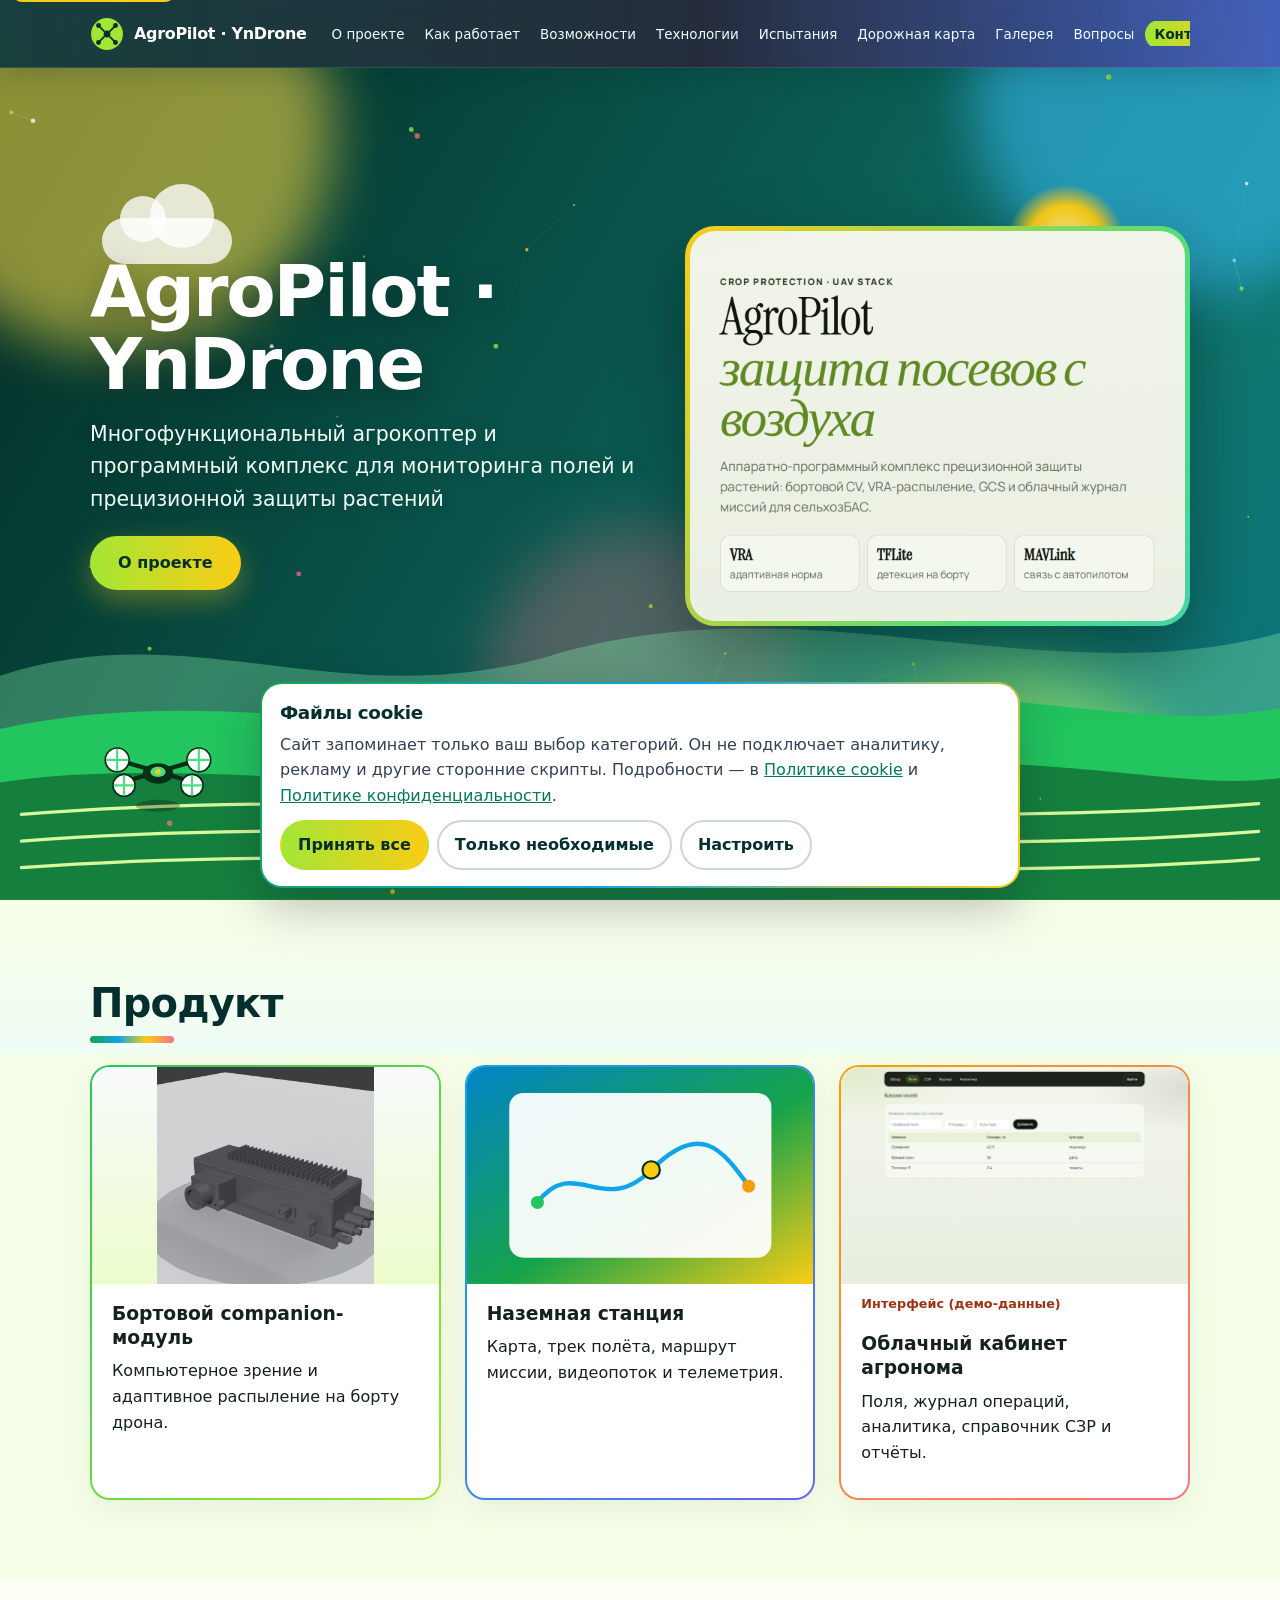
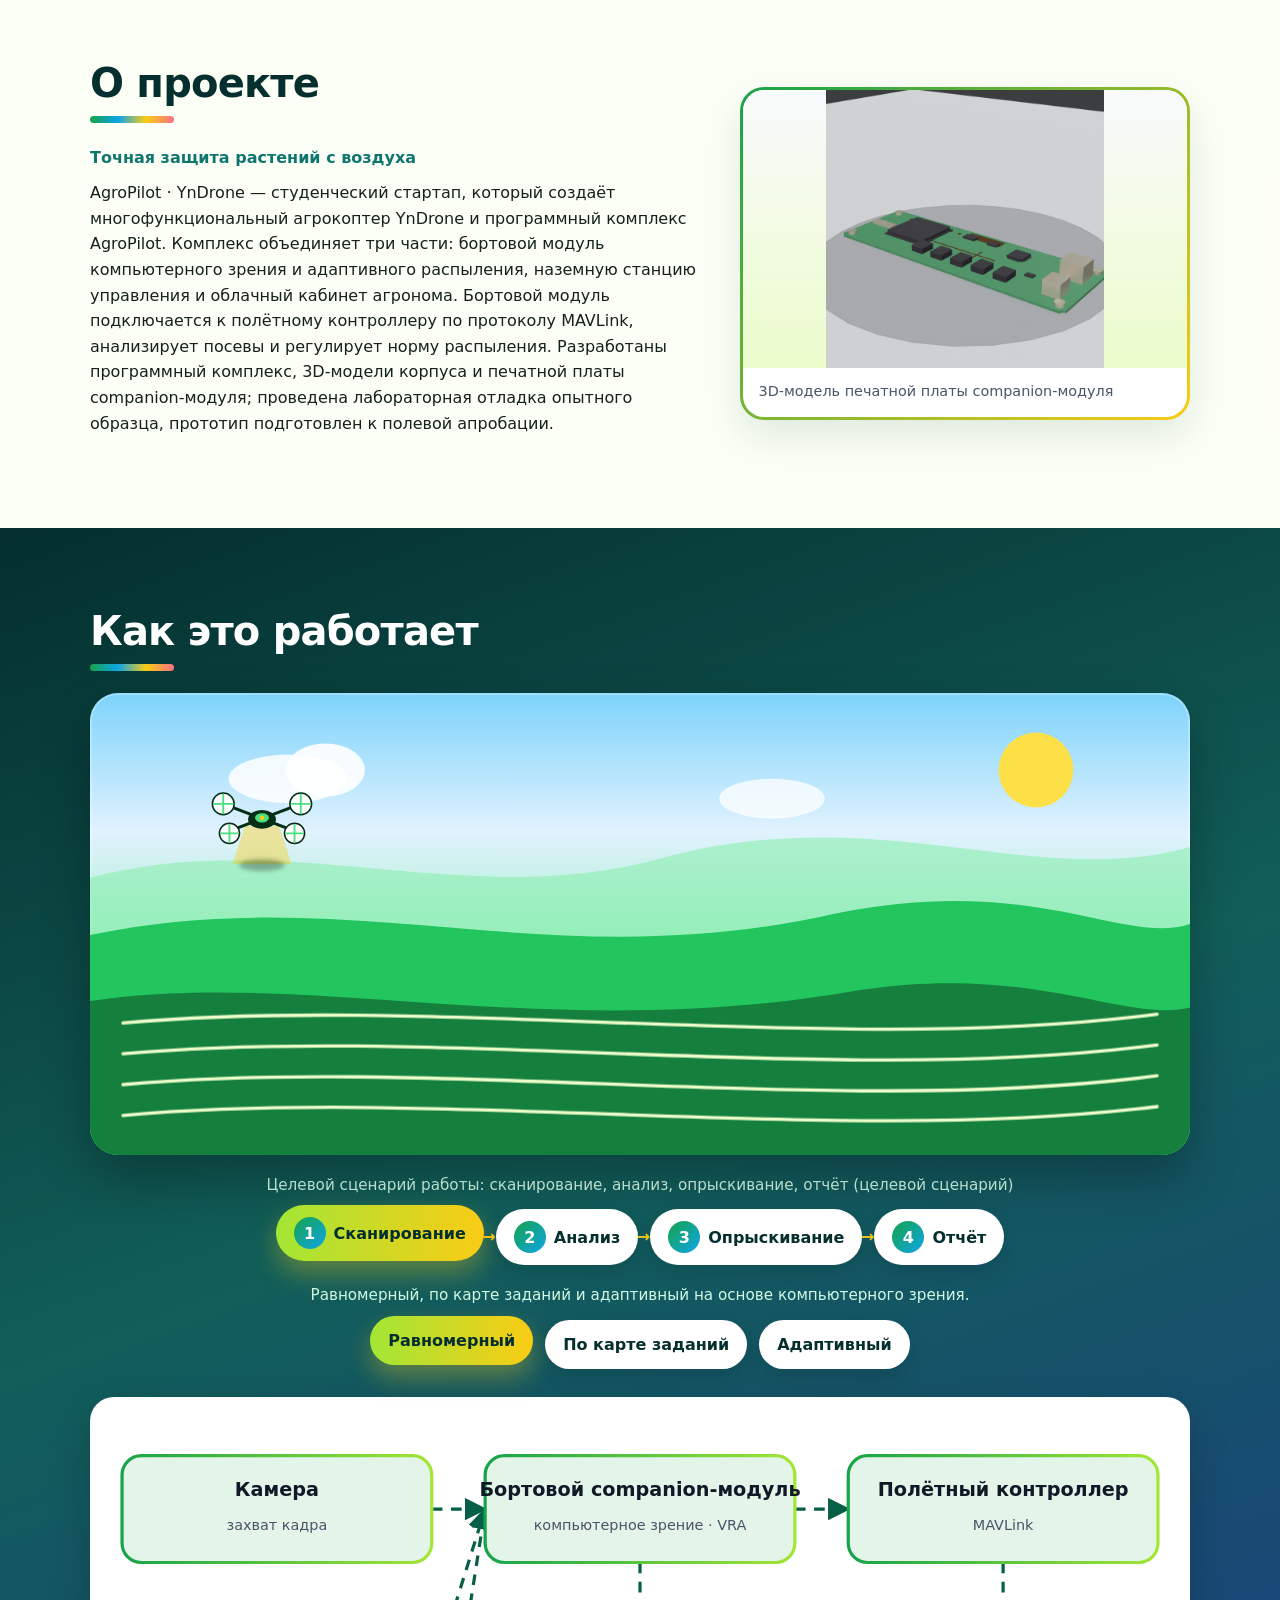
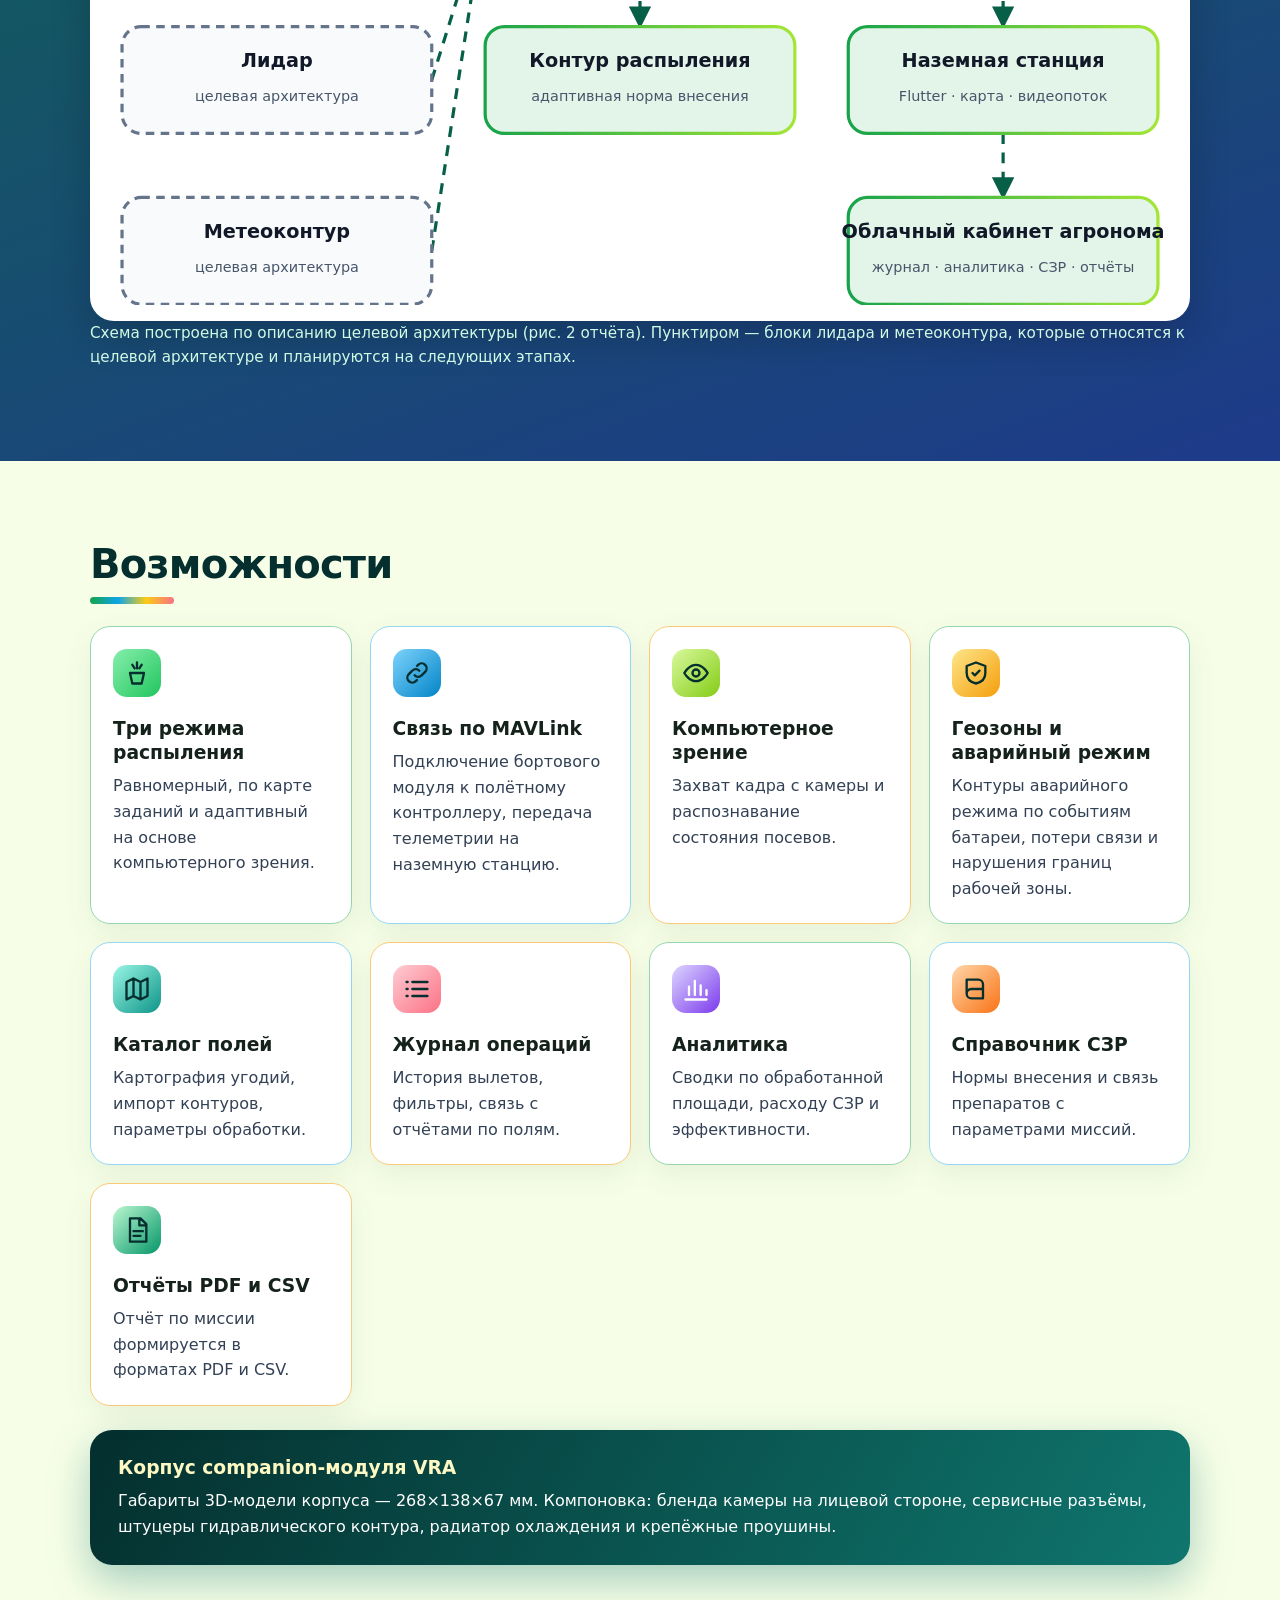
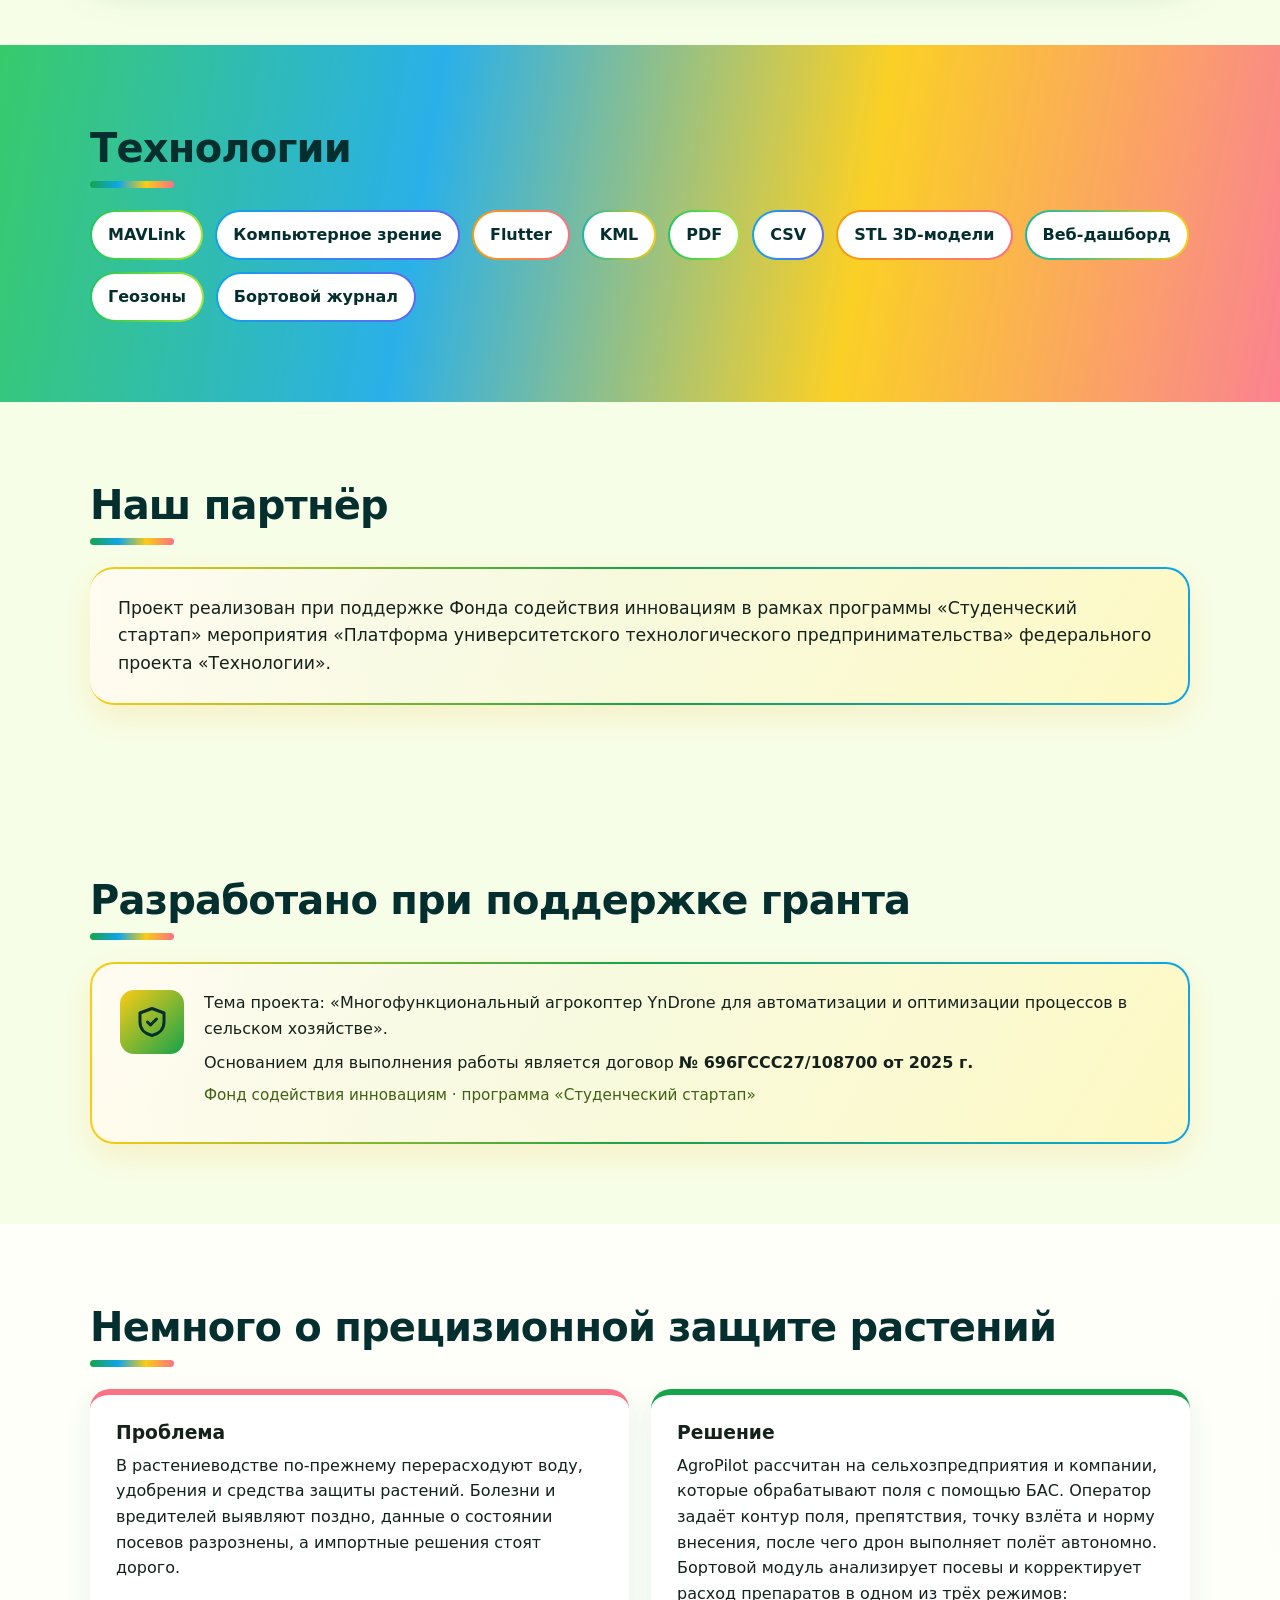
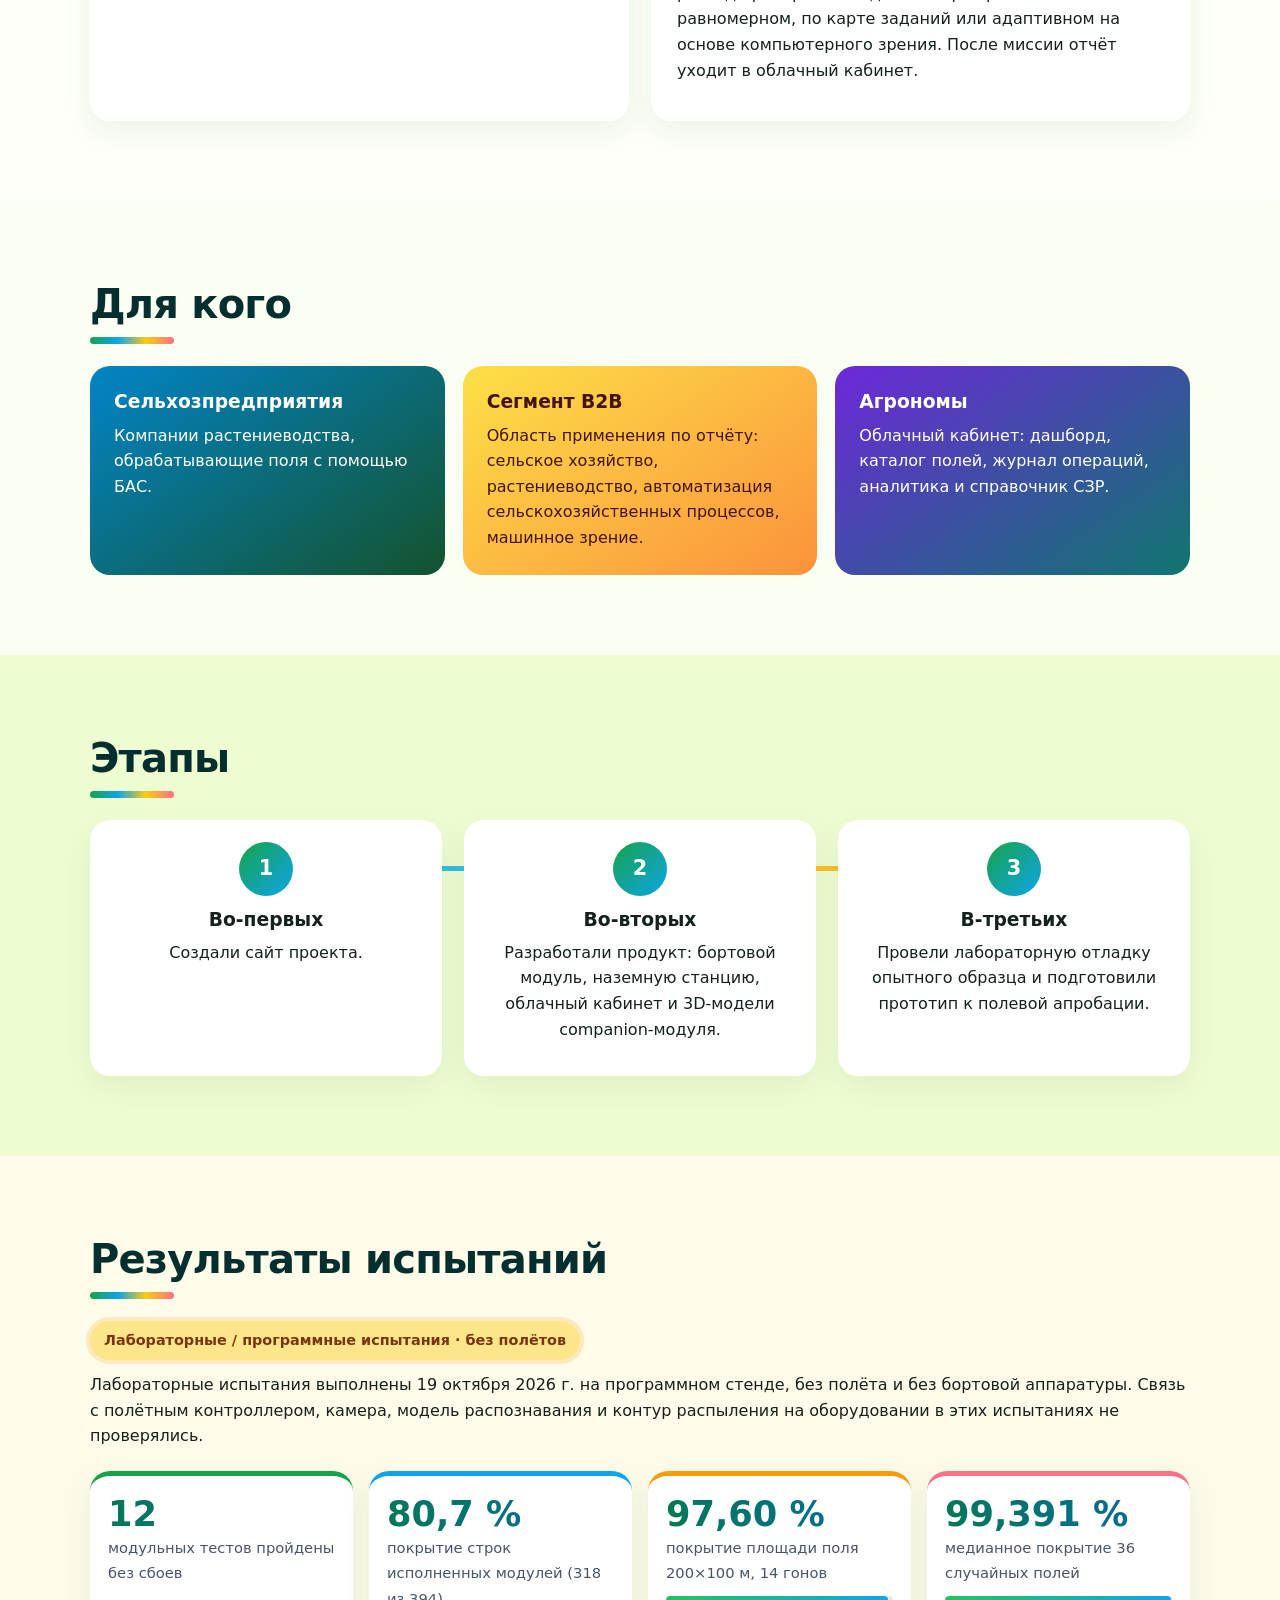
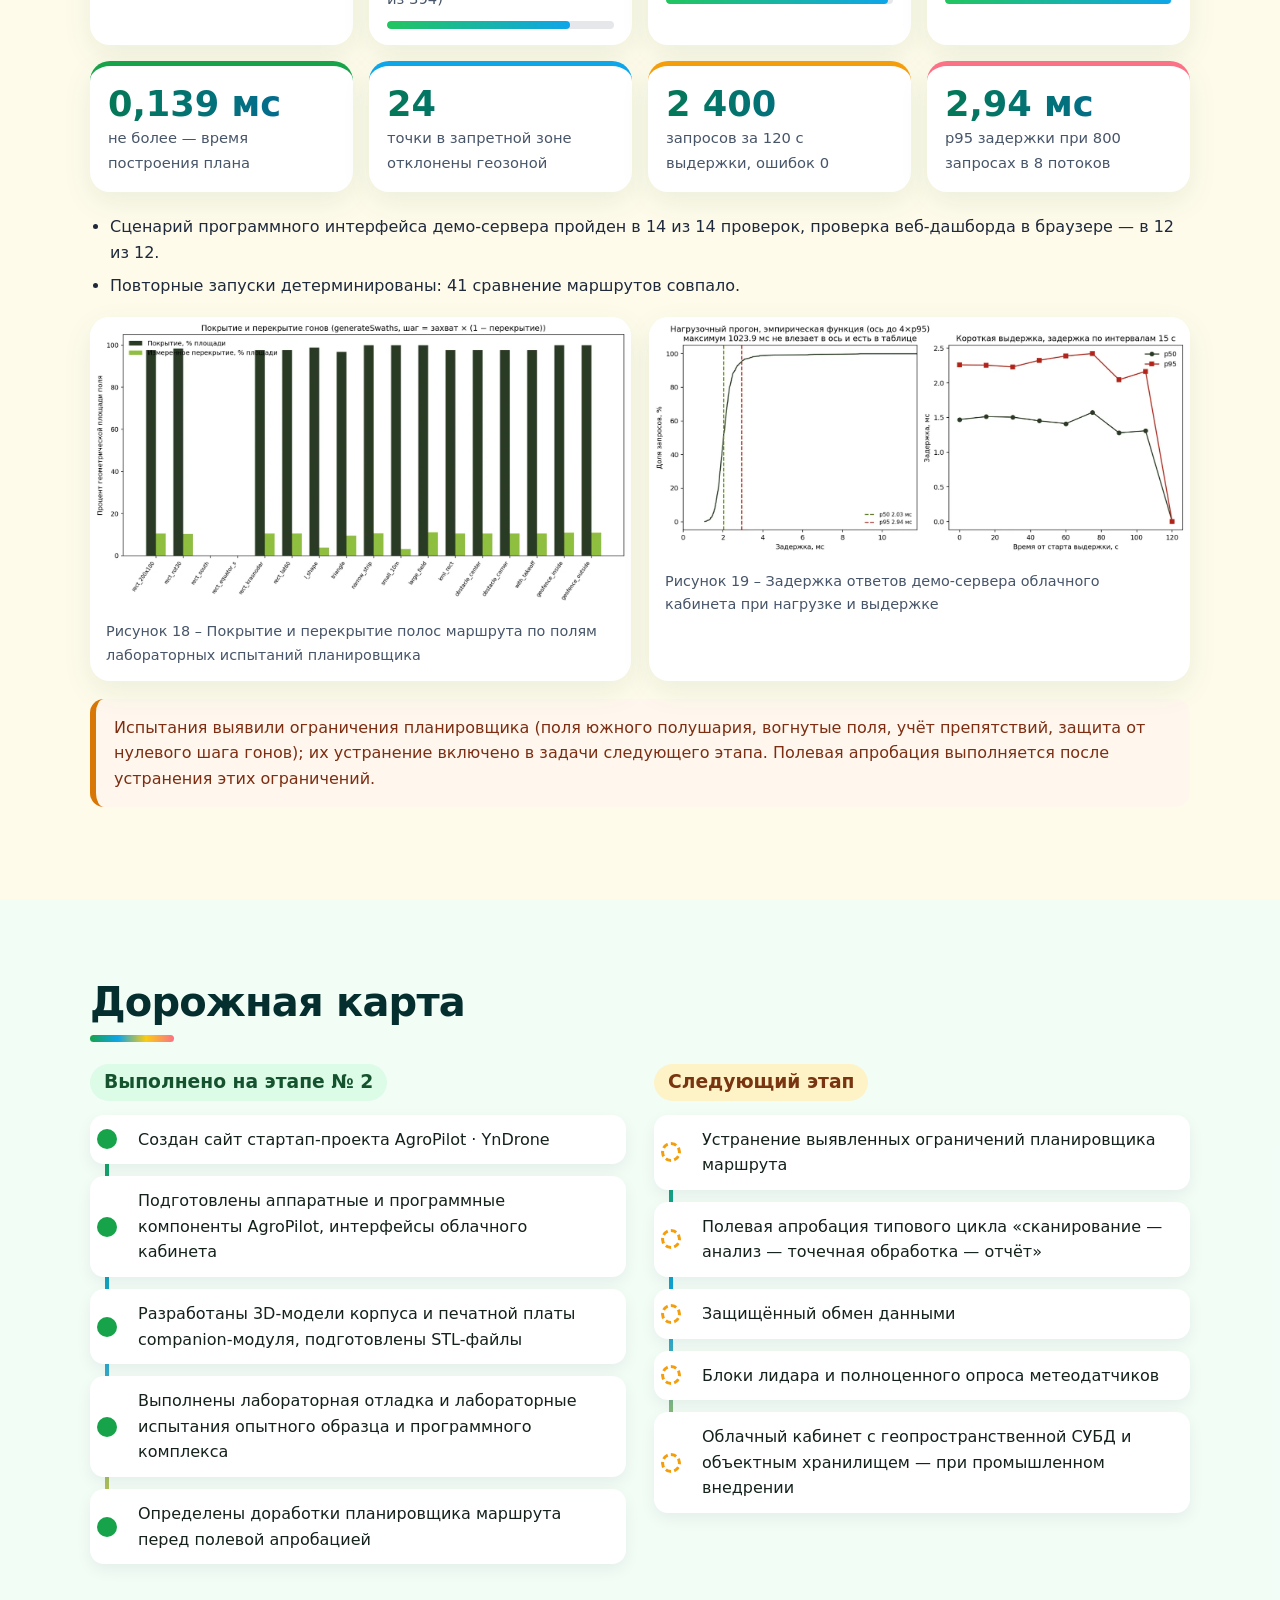
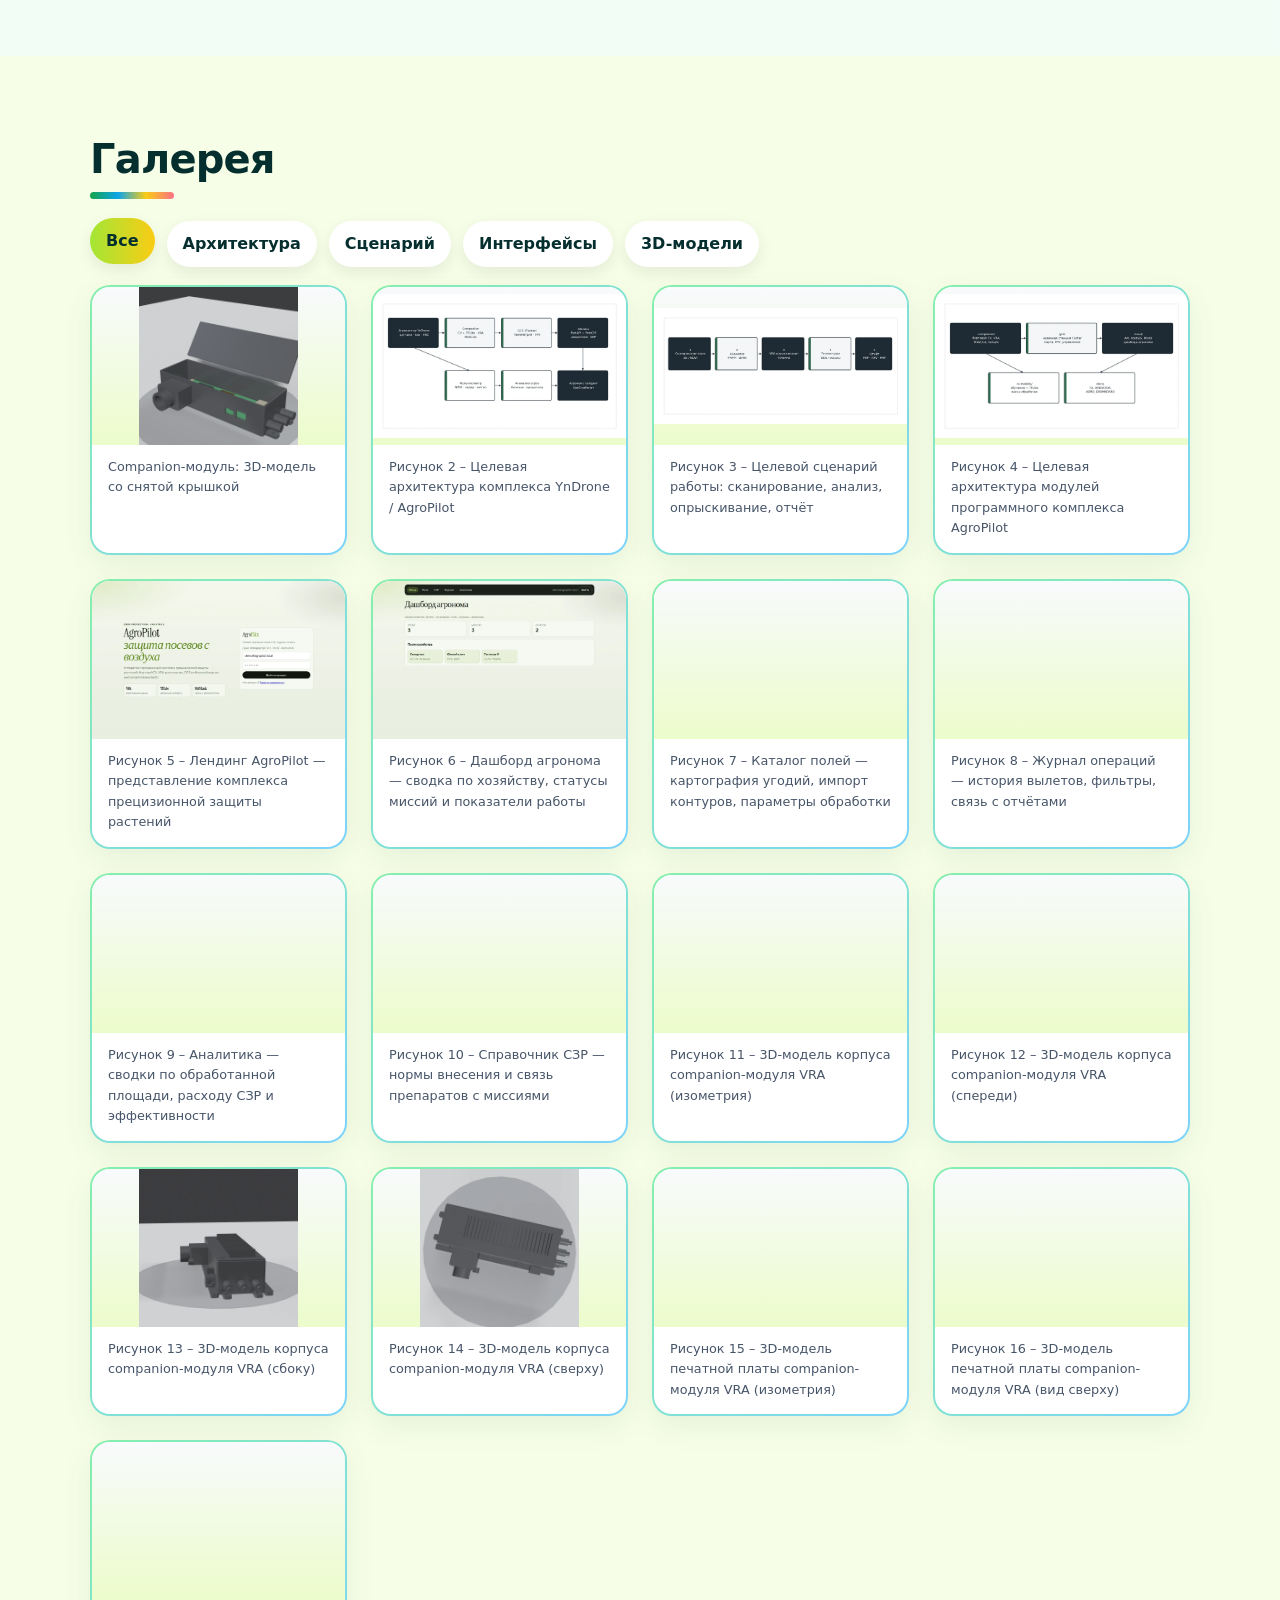
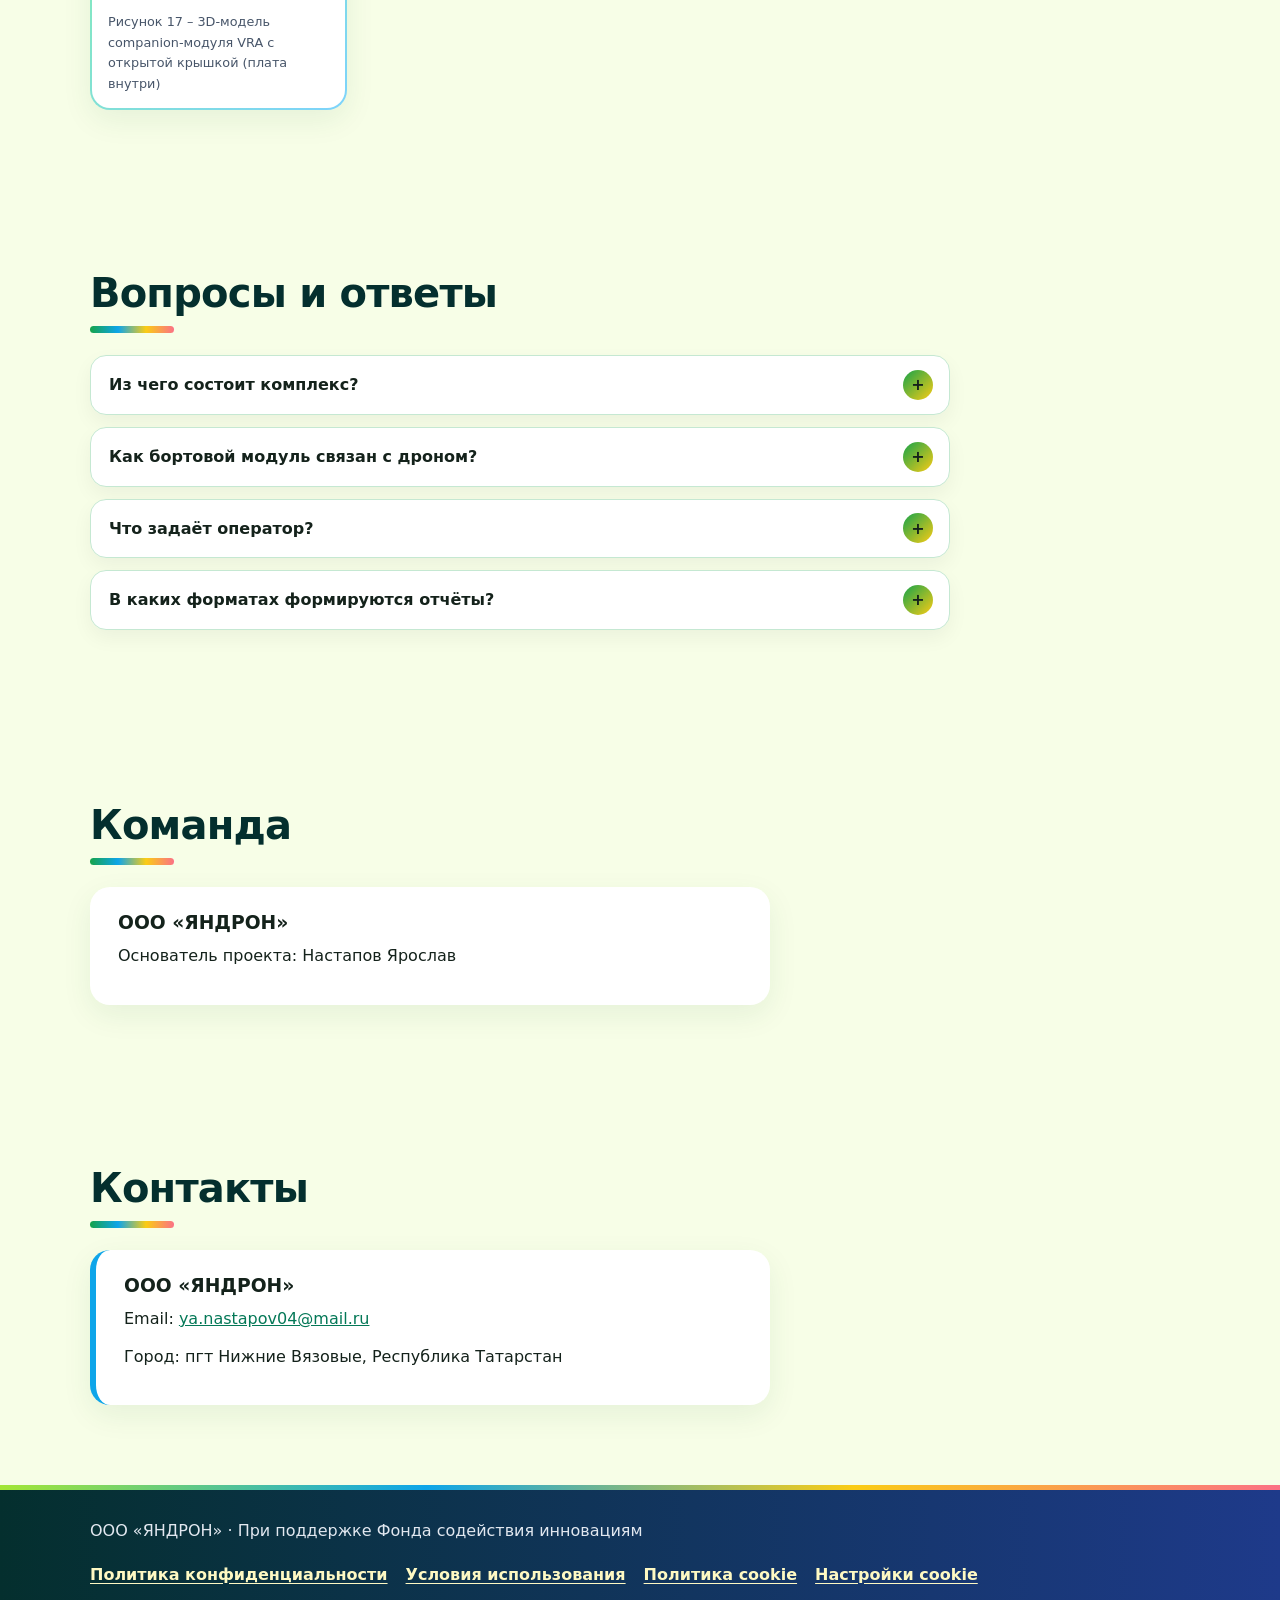
==== commit 94ed3a83: "Add Russian privacy, terms, and cookie consent. The static site records only the local cookie choice" ====
--- a/index.html
+++ b/index.html
@@ -6,6 +6,7 @@
   <title>AgroPilot · YnDrone</title>
   <meta name="description" content="Многофункциональный агрокоптер и программный комплекс для мониторинга полей и прецизионной защиты растений">
   <meta name="theme-color" content="#042f2e">
+  <meta name="referrer" content="no-referrer">
   <link rel="icon" href="data:image/svg+xml,%3Csvg xmlns='http://www.w3.org/2000/svg' viewBox='0 0 32 32'%3E%3Crect width='32' height='32' rx='8' fill='%2316a34a'/%3E%3Cpath d='M6 16h20M10 10l6 6 6-6M10 22l6-6 6 6' stroke='%23fff' stroke-width='2' fill='none'/%3E%3Ccircle cx='16' cy='16' r='2.5' fill='%23facc15'/%3E%3C/svg%3E">
   <link rel="stylesheet" href="style.css">
   <script>document.documentElement.classList.add('js');if(matchMedia('(prefers-reduced-motion: reduce)').matches)document.documentElement.classList.add('rm');</script>
@@ -452,8 +453,19 @@
     </section>
   </main>
 
-  <footer><div class="wrap">ООО «ЯНДРОН» · При поддержке Фонда содействия инновациям</div></footer>
+  <footer>
+    <div class="wrap">
+      <p>ООО «ЯНДРОН» · При поддержке Фонда содействия инновациям</p>
+      <nav class="footer-links" aria-label="Правовая информация">
+        <a href="privacy.html">Политика конфиденциальности</a>
+        <a href="terms.html">Условия использования</a>
+        <a href="cookies.html">Политика cookie</a>
+        <button type="button" data-cookie-settings>Настройки cookie</button>
+      </nav>
+    </div>
+  </footer>
   <div id="lb" hidden role="dialog" aria-modal="true" aria-label="Просмотр изображения"><button type="button" aria-label="Закрыть">×</button><img alt=""><p></p></div>
+  <script src="consent.js"></script>
   <script src="app.js"></script>
 </body>
 </html>
--- a/style.css
+++ b/style.css
@@ -585,6 +585,100 @@
   border-top: 5px solid transparent;
   border-image: linear-gradient(90deg, var(--lime), var(--sky), var(--gold), var(--rose)) 1;
 }
+footer p { margin: 0; }
+.footer-links { display: flex; flex-wrap: wrap; gap: 10px 18px; margin-top: 12px; }
+footer a, footer button[data-cookie-settings] {
+  color: #fef9c3;
+  background: none;
+  border: 0;
+  padding: 6px 0;
+  font-weight: 700;
+  text-decoration: underline;
+  text-underline-offset: 3px;
+  cursor: pointer;
+}
+footer a:hover, footer button[data-cookie-settings]:hover { color: #fff; }
+
+.legal-nav { background: linear-gradient(90deg, rgba(4, 47, 46, .96), rgba(15, 23, 42, .94) 55%, rgba(30, 64, 175, .88)); }
+.legal-nav .wrap { display: flex; align-items: center; min-height: var(--nav); }
+.legal-page { padding: 36px 0 88px; }
+.legal {
+  max-width: 860px;
+  background: rgba(255, 255, 255, .94);
+  border-radius: 24px;
+  padding: 28px 22px 32px;
+  box-shadow: 0 16px 40px rgba(15, 23, 42, .08);
+}
+.legal h1 { font-size: clamp(1.8rem, 4vw, 2.5rem); }
+.legal h2 { font-size: 1.28rem; margin-top: 28px; }
+.legal h2::after { width: 56px; height: 5px; }
+.legal ul { margin: 0 0 12px; padding-left: 20px; }
+.legal li { margin: 6px 0; }
+.legal .meta { color: var(--muted); }
+.table-scroll { overflow-x: auto; max-width: 100%; margin: 12px 0 18px; }
+.legal { min-width: 0; }
+.legal table { width: 100%; border-collapse: collapse; min-width: 640px; font-size: .92rem; }
+.legal th, .legal td { text-align: left; vertical-align: top; padding: 10px 8px; border-bottom: 1px solid #e2e8f0; }
+.legal th { background: #f0fdf4; }
+@media (min-width: 800px) {
+  .legal { padding: 36px 40px 40px; }
+}
+
+.cookie-banner, .cookie-panel {
+  position: fixed;
+  z-index: 90;
+  left: 12px;
+  right: 12px;
+  bottom: 12px;
+  max-width: 760px;
+  margin: 0 auto;
+  background: #fff;
+  color: var(--ink);
+  border-radius: 22px;
+  padding: 18px 18px 16px;
+  box-shadow: 0 18px 50px rgba(15, 23, 42, .28);
+  border: 2px solid transparent;
+  background-image: linear-gradient(#fff, #fff), linear-gradient(120deg, var(--green), var(--sky), var(--gold));
+  background-origin: border-box;
+  background-clip: padding-box, border-box;
+}
+.cookie-banner[hidden], .cookie-panel[hidden], .cookie-overlay[hidden] { display: none; }
+.cookie-banner h2, .cookie-panel h2 { margin: 0 0 8px; font-size: 1.15rem; }
+.cookie-banner h2::after, .cookie-panel h2::after { display: none; }
+.cookie-banner p, .cookie-panel p { margin: 0 0 12px; color: #334155; }
+.cookie-actions { display: flex; flex-wrap: wrap; gap: 8px; }
+.cookie-actions button, .cookie-check {
+  min-height: 44px;
+  border-radius: 999px;
+  border: 2px solid #cbd5e1;
+  background: #fff;
+  color: var(--night);
+  font-weight: 800;
+  padding: 10px 16px;
+  cursor: pointer;
+}
+.cookie-actions .is-primary {
+  border-color: transparent;
+  background: linear-gradient(90deg, var(--lime), var(--gold));
+}
+.cookie-actions button:hover, .cookie-check:hover { transform: translateY(-2px); }
+.cookie-overlay {
+  position: fixed;
+  inset: 0;
+  z-index: 110;
+  background: rgba(2, 6, 23, .55);
+  display: grid;
+  place-items: end center;
+  padding: 12px;
+}
+.cookie-overlay .cookie-panel { position: relative; left: auto; right: auto; bottom: auto; width: min(760px, 100%); max-height: min(86vh, 720px); overflow: auto; }
+.cookie-option { display: flex; gap: 12px; align-items: flex-start; padding: 12px 0; border-top: 1px solid #e2e8f0; }
+.cookie-option input { width: 22px; height: 22px; margin-top: 2px; flex: none; }
+.cookie-option span { display: block; color: #475569; font-weight: 500; }
+body.cookie-lock { overflow: hidden; }
+@media (max-width: 640px) {
+  .cookie-actions button, .cookie-check { width: 100%; }
+}
 
 #lb {
   position: fixed;
